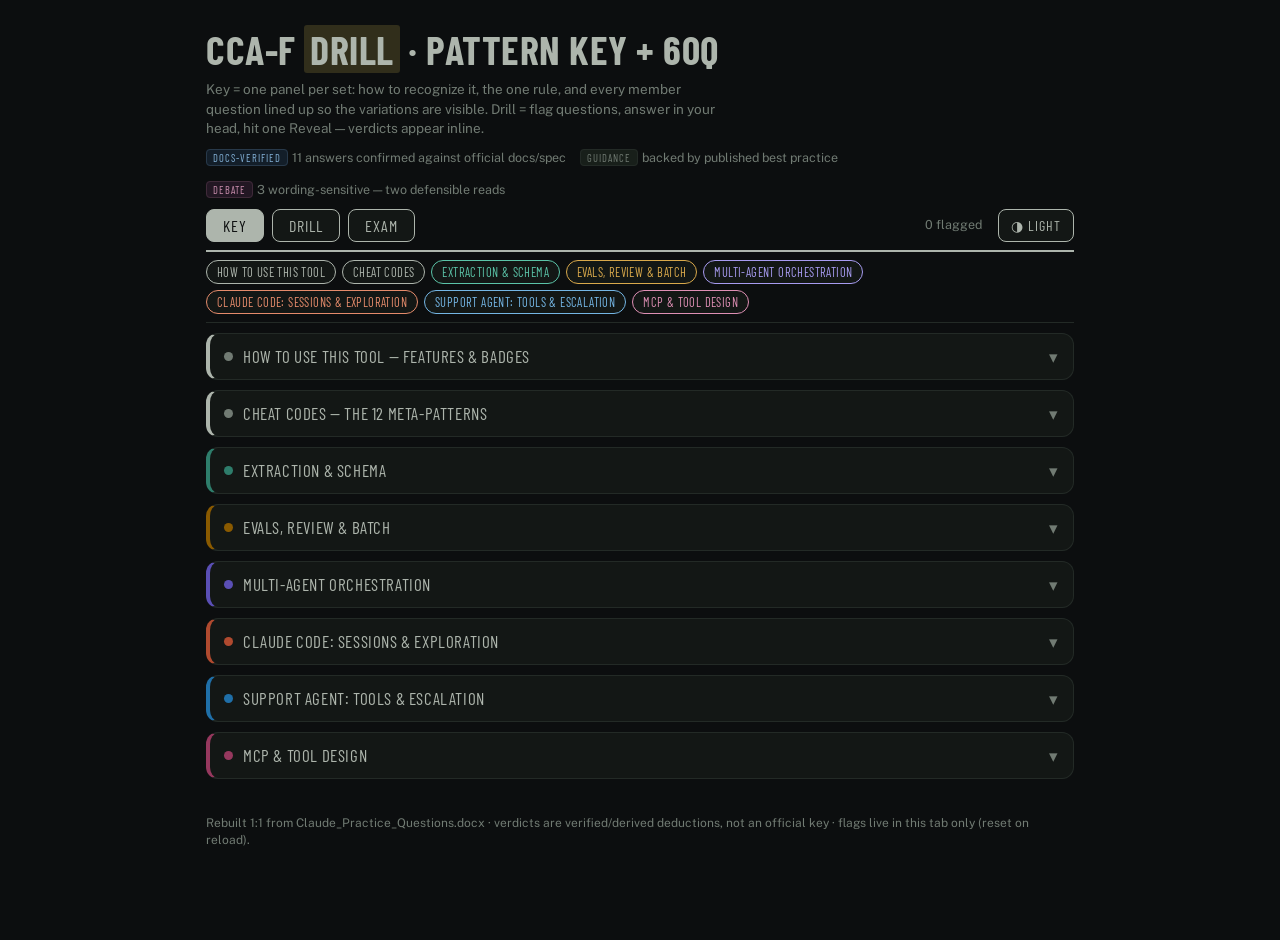
==== index.html @ 3409ddd3 "CCA-F drill: pattern key, 60Q drill, exam simulator" ====
<!DOCTYPE html>
<html lang="en"><head><meta charset="utf-8"><meta name="viewport" content="width=device-width,initial-scale=1">
<title>CCA-F Drill · Pattern Key + 60Q</title>
<link href="https://fonts.googleapis.com/css2?family=Barlow+Condensed:wght@500;600;700&family=Public+Sans:ital,wght@0,400;0,600;0,700;1,400&display=swap" rel="stylesheet">
<style>
:root{
 --paper:#FBFBF7; --ink:#181F1C; --dim:#5C665F; --line:#E2E4DB; --card:#FFFFFF; --soft:#FCFCFA; --hover:#F5F6F0; --stemc:#2A332E; --killtext:#767A75; --btnfg:#FFFFFF; --linkc:#1F6FA8; --flagoff:#C9CCC2; --flagon:#D9822B; --t1bg:#E4EEF7; --t1c:#1F5C8C; --t1bd:#BDD5E8; --t2bg:#F0F0EA; --t3bg:#F5E9F0; --t3c:#96385E; --t3bd:#E3C2D3; --disbg:#FFF6DE; --disbd:#E5C878; --agreebd:#C3DECD; --smbg:#FFF3CE; --smc:#7A5A10; --hlwash:rgba(255,214,10,.38);
 --mark:#FFE566;
 --pick:#1D7A4F; --pickbg:#EDF6F0; --run:#8A5A00; --runbg:#FBF3E0; --kill:#9E3A32; --killbg:#F8EFEE;
 --disp:'Barlow Condensed',sans-serif; --body:'Public Sans',system-ui,sans-serif;
}
*{box-sizing:border-box} html{scroll-behavior:smooth}
button{color:inherit}
body{transition:background .25s,color .25s}
body.dark{
 --paper:#0C0E0F; --ink:#ADB5AC; --dim:#717B73; --line:#232A26; --card:#131715; --soft:#181D1A; --hover:#1D2420;
 --stemc:#98A199; --killtext:#68716A; --btnfg:#0C0E0F; --linkc:#7AAED4; --flagoff:#414A44; --flagon:#D28C42;
 --pick:#54B888; --pickbg:#14211B; --run:#CDA14E; --runbg:#221C0F; --kill:#D68078; --killbg:#251714;
 --t1bg:#131E29; --t1c:#84B2D8; --t1bd:#28394A; --t2bg:#181F1A; --t3bg:#221723; --t3c:#CB90AF; --t3bd:#3F2A39;
 --disbg:#221D0E; --disbd:#4A3E1B; --agreebd:#27412F; --smbg:#2C2610; --smc:#D6BE72;
 --hlwash:rgba(228,203,92,.17);
}
body.dark .setpill{background:var(--scd,var(--sc));color:var(--btnfg)}
body.dark .fbtn{color:var(--scd,var(--sc));border-color:var(--scd,var(--sc))}
body.dark .fbtn.on{background:var(--scd,var(--sc));color:var(--btnfg)}
body.dark .keypanel{border-left-color:var(--scd,var(--sc))}
body.dark .v-runner{border-color:#4A3F22}
body.dark .v-kill{border-color:#4A2E2A}

body{margin:0;background:var(--paper);color:var(--ink);font-family:var(--body);font-size:15px;line-height:1.45;overflow-anchor:none}
a{color:var(--linkc)}
mark{background:var(--hlwash);padding:0 3px;border-radius:2px;font-weight:600;color:inherit}
.wrap{max-width:900px;margin:0 auto;padding:16px 16px 90px}
header h1{font-family:var(--disp);font-weight:700;font-size:clamp(28px,5.5vw,40px);letter-spacing:.5px;margin:4px 0 2px;text-transform:uppercase}
header h1 em{font-style:normal;background:var(--hlwash);padding:0 6px;border-radius:3px}
.sub{color:var(--dim);margin:0;max-width:66ch;font-size:13.5px}
.tabs{position:sticky;top:0;z-index:9;background:var(--paper);display:flex;gap:8px;padding:10px 0 8px;border-bottom:2px solid var(--ink)}
.tab{font-family:var(--disp);font-size:16px;letter-spacing:1px;text-transform:uppercase;border:1.5px solid var(--ink);background:var(--card);color:var(--ink);border-radius:8px;padding:6px 16px;cursor:pointer}
.tab.on{background:var(--ink);color:var(--paper)}
.tabnote{align-self:center;color:var(--dim);font-size:12.5px;margin-left:auto}
#themebtn{margin-left:8px;font-size:14px}
.view{display:none} .view.on{display:block}

/* tiers */
.tier{font-family:var(--disp);font-size:10.5px;letter-spacing:1px;border-radius:4px;padding:1px 6px;white-space:nowrap}
.tier.t1{background:var(--t1bg);color:var(--t1c);border:1px solid var(--t1bd)}
.tier.t2{background:var(--t2bg);color:var(--dim);border:1px solid var(--line)}
.tier.t3{background:var(--t3bg);color:var(--t3c);border:1px solid var(--t3bd)}
.tierkey{display:flex;gap:14px;flex-wrap:wrap;margin:10px 0 0;font-size:12.5px;color:var(--dim)}
.tierkey span.tier{margin-right:4px}

/* key view */
.keynav{position:sticky;top:52px;z-index:7;background:var(--paper);display:flex;gap:6px;flex-wrap:wrap;padding:8px 0;border-bottom:1px solid var(--line)}
.ksec{border:1px solid var(--line);border-left:4px solid var(--sc,var(--ink));background:var(--card);border-radius:12px;margin:10px 0;overflow:hidden;scroll-margin-top:130px}
.ksechead{display:flex;align-items:center;gap:10px;width:100%;text-align:left;background:none;border:0;padding:12px 14px;cursor:pointer;color:var(--ink);font-family:var(--disp);font-size:17px;letter-spacing:.6px;text-transform:uppercase}
.ksecdot{width:9px;height:9px;border-radius:50%;background:var(--sc,var(--dim))}
.ksectitle{flex:1}
.ksec .ksecbody{display:none;padding:0 14px 14px;border-top:1px dashed var(--line)}
.ksec.open .ksecbody{display:block}
.ksec.open .ksechead .caret{transform:rotate(180deg)}
.keypanel{border:0;padding:10px 0 0;margin:0;background:transparent}
.kexprow td{padding:0 !important;border-bottom:1px solid var(--line)}
.kexpbody{padding:8px 6px}
.kexpbody .card{border:0;background:transparent;margin:0}
.kexplink{font-family:var(--disp);font-size:12px;letter-spacing:.6px;text-transform:uppercase}

.keyhead{display:flex;align-items:center;gap:10px;margin-bottom:8px}
.setpill{font-family:var(--disp);font-size:11.5px;letter-spacing:.8px;text-transform:uppercase;color:#fff;background:var(--sc);border-radius:4px;padding:2px 8px;white-space:nowrap}
.setpill.big{font-size:14px;padding:3px 10px}
.kcount{color:var(--dim);font-family:var(--disp);letter-spacing:.5px;font-size:13px}
.keygrid{display:grid;grid-template-columns:repeat(auto-fit,minmax(240px,1fr));gap:10px;margin-bottom:10px}
.kblock{background:var(--soft);border:1px solid var(--line);border-radius:8px;padding:8px 10px}
.kblock p{margin:3px 0 0;font-size:13px}
.kul{margin:4px 0 0;padding-left:16px;font-size:12.5px}
.kul li{margin:3px 0}
.klab{font-family:var(--disp);font-size:11px;letter-spacing:1.2px;text-transform:uppercase;color:var(--dim)}
.keytable{width:100%;border-collapse:collapse;font-size:12.5px}
.keytable th{font-family:var(--disp);font-size:11px;letter-spacing:1px;text-transform:uppercase;color:var(--dim);text-align:left;padding:4px 6px;border-bottom:1.5px solid var(--line)}
.keytable td{padding:5px 6px;border-bottom:1px solid var(--line);vertical-align:top}
.keytable tbody tr{cursor:pointer} .keytable tbody tr:hover{background:var(--hover)}
.kq{font-family:var(--disp);font-weight:700;font-size:14px;white-space:nowrap}
.ka{text-align:center;white-space:nowrap;width:52px}
.ansdot{font-family:var(--disp);font-weight:700}
.ansdot.shown{color:var(--pick)}
.keyansbar{margin:12px 0 2px;display:flex;gap:10px;align-items:center}
.util{font-family:var(--disp);font-size:13px;letter-spacing:.6px;text-transform:uppercase;border:1.5px solid var(--ink);background:var(--card);color:var(--ink);border-radius:999px;padding:4px 12px;cursor:pointer}
.utilnote{color:var(--dim);font-size:12.5px}

/* drill view */
.toolbar{position:sticky;top:52px;background:var(--paper);z-index:8;padding:8px 0;border-bottom:1px solid var(--line);display:flex;gap:6px;flex-wrap:wrap;align-items:center}
.fbtn{font-family:var(--disp);font-size:12.5px;letter-spacing:.4px;text-transform:uppercase;border:1.5px solid var(--sc,#666);color:var(--sc,#333);background:var(--card);border-radius:999px;padding:3px 10px;cursor:pointer}
.fbtn b{opacity:.6} .fbtn.on{background:var(--sc,#333);color:var(--btnfg)}
.fbtn.dark{--sc:var(--ink);--scd:var(--ink)}
.card{border:1px solid var(--line);background:var(--card);border-radius:12px;margin:10px 0;overflow:hidden;scroll-margin-top:175px}
.cardhead{display:flex;align-items:stretch}
.flag{border:0;background:none;font-size:17px;color:var(--flagoff);cursor:pointer;padding:10px 2px 0 12px;align-self:flex-start}
.flag.on{color:var(--flagon)}
.headbtn{display:flex;align-items:center;gap:9px;flex:1;text-align:left;background:none;border:0;padding:10px 14px 2px 6px;cursor:pointer;font-family:var(--body);color:var(--ink)}
.qnum{font-family:var(--disp);font-weight:700;font-size:18px;min-width:40px}
.caret{margin-left:auto;color:var(--dim);transition:transform .15s}
.card.open .caret{transform:rotate(180deg)}
.cuewrap{padding:2px 14px 0 40px} .cue{font-weight:700;font-size:14px}
.chips{padding:4px 14px 12px 40px;display:flex;flex-wrap:wrap;gap:5px}
.chip{background:var(--hlwash);font-size:12px;font-weight:600;padding:1px 7px;border-radius:3px;color:var(--ink)}
.body{display:none;border-top:1px dashed var(--line);padding:12px 14px 16px}
.card.open .body{display:block}
.stemlabel{font-family:var(--disp);font-size:11px;letter-spacing:1.2px;text-transform:uppercase;color:var(--dim)}
.stem{margin:6px 0 12px;font-size:13.5px;color:var(--stemc)}
.choice{border:1px solid var(--line);border-radius:9px;padding:8px 11px;margin:7px 0;background:var(--soft)}
.chead{display:flex;align-items:center;gap:8px;margin-bottom:2px}
.clet{font-family:var(--disp);font-weight:700;font-size:15px}
.verdict{font-family:var(--disp);font-size:11px;letter-spacing:1px;padding:1px 7px;border-radius:4px;display:none}
.v-pick{background:var(--pick);color:var(--btnfg)}
.v-runner{background:var(--runbg);color:var(--run);border:1px solid #E5CE9C}
.v-kill{background:var(--killbg);color:var(--kill);border:1px solid #E4C2BE}
.srcmark{font-size:11px;color:var(--smc);background:var(--smbg);border-radius:4px;padding:1px 6px;display:none}
.ctext{font-size:13px}
.cwhy{display:none;font-size:12.5px;font-weight:600;margin-top:4px}
.revealrow{margin-top:10px}
.reveal{font-family:var(--disp);font-size:15px;letter-spacing:.8px;text-transform:uppercase;border:1.5px solid var(--ink);background:var(--ink);color:var(--paper);border-radius:8px;padding:6px 18px;cursor:pointer;width:100%}
.afterreveal{display:none;margin-top:10px}
.card.revealed .verdict, .card.revealed .cwhy, .card.revealed .srcmark{display:inline-block}
.card.revealed .cwhy{display:block}
.card.revealed .afterreveal{display:block}
.card.revealed .choice[data-v="pick"]{border-color:var(--agreebd);background:var(--pickbg)}
.card.revealed .choice[data-v="kill"] .ctext{color:var(--killtext);text-decoration:line-through;text-decoration-color:var(--kill);text-decoration-thickness:1.5px;opacity:.85}
.card.revealed .choice[data-v="pick"] .cwhy{color:var(--pick)}
.card.revealed .choice[data-v="kill"] .cwhy{color:var(--kill)}
.card.revealed .choice[data-v="runner"] .cwhy{color:var(--run)}
.card.revealed .reveal{background:var(--card);color:var(--ink)}
.disband{background:var(--disbg);border:1px solid var(--disbd);border-radius:8px;padding:6px 10px;font-size:13px;margin-bottom:8px}
.agreeband{background:var(--pickbg);border:1px solid var(--agreebd);border-radius:8px;padding:6px 10px;font-size:13px;margin-bottom:8px}
.debband{background:var(--t3bg);border:1px solid var(--t3bd);border-radius:8px;padding:6px 10px;font-size:13px;margin-bottom:8px}
.srcs{font-size:12px;color:var(--dim);margin-top:6px}
.expl{border:1px solid var(--line);border-left:3px solid var(--pick);border-radius:9px;background:var(--soft);padding:9px 11px;margin-top:10px}
.explhead{display:flex;align-items:center;gap:8px;margin-bottom:4px}
.expllab{font-family:var(--disp);font-size:10.5px;letter-spacing:1.4px;color:var(--dim)}
.mech{font-family:var(--disp);font-size:11.5px;letter-spacing:.8px;text-transform:uppercase;background:var(--t1bg);color:var(--t1c);border:1px solid var(--t1bd);border-radius:4px;padding:1px 7px}
.explead{font-size:12.5px;margin-bottom:6px}
.snip{margin:0;font-family:ui-monospace,'SF Mono',Menlo,Consolas,monospace;font-size:11.5px;line-height:1.5;white-space:pre-wrap;word-break:break-word;background:var(--card);border:1px solid var(--line);border-radius:6px;padding:8px 10px;color:var(--stemc)}
.codeshead{font-family:var(--disp);text-transform:uppercase;font-size:21px;letter-spacing:1px;margin:18px 0 4px;border-bottom:2px solid var(--ink);padding-bottom:4px}
.hint2{color:var(--dim);font-size:13px;margin:4px 0 12px}
.pats{display:grid;grid-template-columns:repeat(auto-fill,minmax(255px,1fr));gap:10px}
.pat{border:1px solid var(--line);background:var(--card);border-radius:10px;padding:10px 12px}
.pid{font-family:var(--disp);font-size:12px;letter-spacing:1.5px;color:var(--dim)}
.pname{font-family:var(--disp);font-weight:700;font-size:18px;letter-spacing:.5px}
.pdesc{font-size:12.5px;margin-top:3px}
.pqs{font-size:12px;color:var(--dim);margin-top:6px;font-family:var(--disp);letter-spacing:.5px}
.pqs a{text-decoration:none}
.qlink{background:none;border:0;padding:0 1px;color:var(--linkc);font:inherit;font-family:var(--disp);letter-spacing:.5px;cursor:pointer}
.qlink:hover{text-decoration:underline}
button.kexplink{font-size:12.5px;letter-spacing:.6px;text-transform:uppercase;margin-top:6px}
.hintrow{margin:2px 0 10px;display:flex;gap:6px;flex-wrap:wrap}
.hintbtn{flex:1 1 0;min-width:118px;height:30px;font-family:var(--disp);font-size:12.5px;letter-spacing:.6px;text-transform:uppercase;border:1.5px dashed var(--dim);color:var(--dim);background:none;border-radius:8px;padding:0 8px;cursor:pointer;white-space:nowrap}
.card.revealed .hintbox{display:block}
.card.revealed .hintbtn.assist, .card.revealed .plainbtn{pointer-events:none;opacity:.45;border-style:solid}
.hintbox{display:none;border:1px dashed var(--line);border-radius:9px;background:var(--soft);padding:9px 11px;margin:0 0 12px}
.card.hinted .hintbox{display:block}

.hintitem{margin:4px 0} .hintitem p{margin:2px 0 0;font-size:13px}
.hlab{font-family:var(--disp);font-size:10.5px;letter-spacing:1.4px;color:var(--dim)}
.hnote{color:var(--dim);font-style:italic}
.cplain{display:none;font-size:12.5px;color:var(--pick);margin-top:3px}
.cplain::before{content:"◦ plain: ";font-family:var(--disp);letter-spacing:.5px;font-size:11px}
.card.hinted .cplain, .card.revealed .cplain, .choice.showplain .cplain{display:block}
.plainbtn{font-family:var(--disp);font-size:11px;letter-spacing:.6px;border:1px dashed var(--dim);color:var(--dim);background:none;border-radius:5px;height:20px;padding:0 8px;cursor:pointer;white-space:nowrap}
.plainbtn:first-of-type{margin-left:auto}
.choice.showgist .gistbtn{border-style:solid;color:var(--pick);border-color:var(--pick)}
.choice.showplain .plainbtn{border-style:solid;color:var(--pick);border-color:var(--pick)}
.gist{display:none;font-family:ui-monospace,'SF Mono',Menlo,Consolas,monospace;font-size:11px;background:var(--card);border:1px solid var(--line);border-radius:5px;padding:3px 8px;margin-top:5px;color:var(--stemc);white-space:pre-wrap;word-break:break-word}
.card.revealed .gist, .card.q-showgist .gist, .choice.showgist .gist{display:block}
.explwrap{display:none}
.card.revealed .explwrap, .card.q-showex .explwrap{display:block}
.hintbtn.on{border-style:solid;color:var(--ink);border-color:var(--ink)}
.claudebtn{border-style:solid;border-color:var(--t1bd);color:var(--t1c);background:var(--t1bg)}
.card.revealed .choice[data-v="pick"] .gist{border-color:var(--pick);color:var(--pick)}
/* exam */
.exintro,.expausebox{border:1px solid var(--line);background:var(--card);border-radius:12px;padding:20px;margin-top:16px;text-align:center}
.exstart{font-family:var(--disp);font-size:18px;letter-spacing:1px;text-transform:uppercase;border:1.5px solid var(--ink);background:var(--ink);color:var(--paper);border-radius:10px;padding:10px 26px;cursor:pointer;margin-top:8px}
.exbar{position:sticky;top:52px;z-index:8;background:var(--paper);display:flex;align-items:center;gap:10px;padding:10px 0;border-bottom:1px solid var(--line)}
.extimer{font-family:var(--disp);font-weight:700;font-size:24px;letter-spacing:1px;min-width:92px}
.extimer.low{color:var(--kill)}
.exq{font-family:var(--disp);font-size:16px;letter-spacing:.5px;color:var(--dim)}
.expause,.exflag,.exsubmit,.exnavbtn{font-family:var(--disp);font-size:13.5px;letter-spacing:.6px;text-transform:uppercase;border:1.5px solid var(--ink);background:var(--card);color:var(--ink);border-radius:8px;padding:5px 12px;cursor:pointer}
.exsubmit{margin-left:auto;background:var(--ink);color:var(--paper)}
.exflag.on{background:var(--flagon);border-color:var(--flagon);color:var(--btnfg)}
.expalette{display:flex;flex-wrap:wrap;gap:4px;padding:8px 0;border-bottom:1px solid var(--line)}
.pal{width:30px;height:26px;font-family:var(--disp);font-size:12px;border:1px solid var(--line);background:var(--card);color:var(--dim);border-radius:5px;cursor:pointer}
.pal.answered{background:var(--pickbg);border-color:var(--agreebd);color:var(--pick)}
.pal.flagged{border-color:var(--flagon);color:var(--flagon)}
.pal.cur{outline:2px solid var(--ink)}
.exqbox{border:1px solid var(--line);background:var(--card);border-radius:12px;padding:16px;margin-top:12px}
.exstem{font-size:14.5px;color:var(--stemc);margin:0 0 14px}
.exstem mark{background:none;font-weight:inherit;color:inherit;padding:0}
.exchoice{display:flex;gap:10px;align-items:flex-start;border:1px solid var(--line);background:var(--soft);border-radius:9px;padding:10px 12px;margin:8px 0;cursor:pointer;font-size:13.5px}
.exchoice:hover{border-color:var(--dim)}
.exchoice.sel{border-color:var(--ink);background:var(--hover)}
.exchoice .exlet{font-family:var(--disp);font-weight:700;font-size:15px;min-width:18px}
.exnav{display:flex;justify-content:space-between;margin-top:12px}
.dnav{display:flex;justify-content:space-between;align-items:center;margin-top:12px}
/* results */
.resgrid{display:grid;grid-template-columns:repeat(auto-fit,minmax(150px,1fr));gap:10px;margin:12px 0}
.rescard{border:1px solid var(--line);background:var(--card);border-radius:10px;padding:10px 12px;text-align:center}
.rescard b{font-family:var(--disp);font-size:30px;display:block;line-height:1.1}
.rescard span{font-size:12px;color:var(--dim)}
.setrow{display:flex;align-items:center;gap:10px;margin:6px 0}
.setrow .setpill{min-width:170px;text-align:center}
.bar{flex:1;height:14px;background:var(--soft);border:1px solid var(--line);border-radius:7px;overflow:hidden}
.bar i{display:block;height:100%;background:var(--pick)}
.setrow.bad .bar i{background:var(--kill)}
.setpct{font-family:var(--disp);font-weight:700;min-width:110px;font-size:14px}
.downfall{border:1px solid var(--t3bd);background:var(--t3bg);border-radius:10px;padding:12px 14px;margin:14px 0;font-size:13.5px}
.downfall b{color:var(--t3c)}
.resq{border:1px solid var(--line);background:var(--card);border-radius:10px;margin:8px 0;overflow:hidden}
.resq.wrong{border-color:var(--kill)}
.resqhead{display:flex;align-items:center;gap:10px;width:100%;text-align:left;background:none;border:0;padding:9px 12px;cursor:pointer;color:var(--ink);font-family:var(--body)}
.resmark{font-family:var(--disp);font-weight:700;font-size:15px;min-width:52px}
.resmark.ok{color:var(--pick)} .resmark.no{color:var(--kill)}
.restime{margin-left:auto;font-family:var(--disp);color:var(--dim);font-size:13px;white-space:nowrap}
.resflag{color:var(--flagon)}
.resdetail{display:none;border-top:1px dashed var(--line);padding:10px 12px}
.resq.open .resdetail{display:block}
.youpick{font-size:11px;font-family:var(--disp);letter-spacing:.8px;background:var(--disbg);border:1px solid var(--disbd);border-radius:4px;padding:1px 6px;margin-left:6px}
.setexpl{border:1px solid var(--line);border-left:3px solid var(--sc);background:var(--soft);border-radius:8px;padding:8px 11px;margin:8px 0 2px;font-size:12.5px}
.setexpl .klab{display:block;margin-bottom:2px}
.modes{display:flex;gap:10px;justify-content:center;flex-wrap:wrap;margin-top:10px}
.modebtn{border:1.5px solid var(--line);background:var(--soft);color:var(--ink);border-radius:10px;padding:10px 14px;cursor:pointer;max-width:220px;text-align:left}
.modebtn b{font-family:var(--disp);font-size:17px;letter-spacing:.6px;text-transform:uppercase;display:block}
.modebtn span{font-size:12px;color:var(--dim)}
.modebtn.sel,.modebtn:hover{border-color:var(--ink)}
.exassist{display:flex;gap:6px;flex-wrap:wrap;margin-top:10px}
.asbtn{font-family:var(--disp);font-size:12px;letter-spacing:.6px;text-transform:uppercase;border:1px dashed var(--dim);color:var(--dim);background:none;border-radius:6px;padding:3px 10px;cursor:pointer}
.asbtn.on{border-style:solid;color:var(--ink);border-color:var(--ink)}
.exhintbox,.exexpl{display:none;border:1px dashed var(--line);border-radius:9px;background:var(--soft);padding:9px 11px;margin:10px 0;font-size:13px}
.exqbox.as-hint .exhintbox{display:block}
.exqbox.as-ex .exexpl{display:block}
.exqbox .cplain,.exqbox .gist,.exqbox .exwhy{display:none}
.exqbox.as-plain .cplain{display:block}
.exqbox.as-gist .gist{display:block}
.exqbox.as-reveal .exwhy{display:block}
.exqbox.as-reveal .exchoice.iscorrect{border-color:var(--pick);background:var(--pickbg)}
.exqbox .exwhy{font-size:12.5px;font-weight:600;margin-top:4px}
.exqbox .exchoice.iscorrect .exwhy{color:var(--pick)}
.exqbox .exchoice:not(.iscorrect) .exwhy{color:var(--kill)}
.exchoice{flex-direction:column;gap:2px}
.exchoice .exrow{display:flex;gap:10px;align-items:flex-start}
@media (max-width:560px){ .setrow .setpill{min-width:110px;font-size:10px} .setpct{min-width:84px} }
.card.q-nohl mark{background:none;font-weight:inherit;padding:0}
.card.q-nohl .chips{display:none}
footer{margin-top:36px;color:var(--dim);font-size:12px}
@media (max-width:560px){
 /* type scale — 16px floor per iOS/Android readability guidance */
 body{font-size:16px;line-height:1.55}
 .stem{font-size:15px} .ctext{font-size:15px} .cplain,.cwhy{font-size:14px}
 .cue{font-size:15px} .chip{font-size:13px} .kul{font-size:14px} .kblock p{font-size:14px}
 .keytable{font-size:13.5px} .gist,.snip{font-size:12.5px}
 .stemlabel,.klab,.expllab{font-size:12px} .exstem{font-size:15.5px}
 /* breathing room */
 .wrap{padding:14px 14px 80px}
 .body{padding:14px 14px 18px}
 .ksechead{padding:14px 12px;font-size:15.5px} .ksecbody{padding:0 12px 14px}
 .choice{padding:12px 12px;margin:10px 0}
 .kexpbody{padding:10px 2px}
 .keytable td{padding:10px 6px}
 .cuewrap,.chips{padding-left:14px} .keygrid{grid-template-columns:1fr}
 /* 44px tap targets (Apple HIG / WCAG 2.5.5), ≥8px gaps (Material) */
 .tabs{flex-wrap:wrap;position:static;gap:8px} .tab{font-size:14px;padding:0 14px;min-height:44px}
 #themebtn{margin-left:4px} .tabnote{margin-left:0;flex-basis:100%;order:9}
 #keynav{position:static;gap:8px} #view-drill .toolbar{position:static;gap:8px}
 .fbtn{min-height:40px;font-size:13px;padding:0 14px;display:inline-flex;align-items:center}
 .keyhead{flex-wrap:wrap}
 .exbar{flex-wrap:wrap;top:0;gap:8px;padding:10px 0} .exsubmit{margin-left:0}
 .expause,.exflag,.exsubmit,.exnavbtn{min-height:44px;padding:0 16px;font-size:14px}
 .exnav{gap:10px} .exnavbtn{flex:1}
 .expalette{gap:7px}
 .pal{width:44px;height:42px;font-size:14px}
 .exchoice{padding:14px 14px;margin:10px 0;font-size:15px}
 .exassist{gap:8px} .asbtn{min-height:40px;padding:0 14px;font-size:12.5px}
 .modebtn{max-width:none;width:100%;padding:14px 16px}
 .hintrow{gap:8px} .hintbtn{height:44px;min-width:46%;font-size:13px}
 .plainbtn{height:32px;font-size:12.5px;padding:0 12px}
 .reveal{padding:13px 18px;font-size:16px}
 .flag{font-size:22px;padding:12px 4px 0 14px}
 .hintbox,.expl{padding:12px}
 .util{min-height:40px;padding:0 16px}
 .exstart{width:100%;padding:14px}
 .card{scroll-margin-top:12px} .ksec{scroll-margin-top:8px}
 .rescard b{font-size:26px}
 .resqhead{padding:12px;min-height:44px}
 .headbtn{min-height:44px;padding-top:8px}
}
</style></head><body>
<div class="wrap">
<header>
 <h1>CCA-F <em>drill</em> · pattern key + 60Q</h1>
 <p class="sub">Key = one panel per set: how to recognize it, the one rule, and every member question lined up so the variations are visible. Drill = flag questions, answer in your head, hit one Reveal — verdicts appear inline.</p>
 <div class="tierkey">
   <span><span class="tier t1">DOCS-VERIFIED</span>11 answers confirmed against official docs/spec</span>
   <span><span class="tier t2">GUIDANCE</span>backed by published best practice</span>
   <span><span class="tier t3">DEBATE</span>3 wording-sensitive — two defensible reads</span>
 </div>
</header>

<nav class="tabs">
 <button class="tab on" data-v="key" onclick="tab(this)">Key</button>
 <button class="tab" data-v="drill" onclick="tab(this)">Drill</button>
 <button class="tab" data-v="exam" onclick="tab(this)">Exam</button>
 <span class="tabnote" id="flagnote">0 flagged</span>
 <button class="tab" id="themebtn" onclick="theme()" title="Toggle dark mode" style="padding:6px 12px">◐ Dark</button>
</nav>

<section class="view on" id="view-key">
 <div class="keynav" id="keynav"><button class="fbtn dark" id="knavc0" onclick="ksecgo(0)">How to use this tool</button><button class="fbtn dark" id="knavc1" onclick="ksecgo(1)">Cheat codes</button><button class="fbtn" id="knavc2" style="--sc:#2E7D6B;--scd:#5BC4A8" onclick="ksecgo(2)">Extraction &amp; Schema</button><button class="fbtn" id="knavc3" style="--sc:#8A5A00;--scd:#D9A94B" onclick="ksecgo(3)">Evals, Review &amp; Batch</button><button class="fbtn" id="knavc4" style="--sc:#5A4FB5;--scd:#A79BF0" onclick="ksecgo(4)">Multi-Agent Orchestration</button><button class="fbtn" id="knavc5" style="--sc:#B04A2F;--scd:#E58B6B" onclick="ksecgo(5)">Claude Code: Sessions &amp; Exploration</button><button class="fbtn" id="knavc6" style="--sc:#1F6FA8;--scd:#74B6E4" onclick="ksecgo(6)">Support Agent: Tools &amp; Escalation</button><button class="fbtn" id="knavc7" style="--sc:#96385E;--scd:#DE8FB4" onclick="ksecgo(7)">MCP &amp; Tool Design</button></div>
 <div class="ksec" id="ksec0" >
 <button class="ksechead" onclick="ksec(0)"><span class="ksecdot"></span><span class="ksectitle">How to use this tool — features &amp; badges</span><span class="caret">▾</span></button>
 <div class="ksecbody">
<div class="keygrid">
 <div class="kblock"><div class="klab">Three views</div><ul class="kul">
  <li><b>Key</b> — this page: cheat codes, one panel per set, every question mapped.</li>
  <li><b>Drill</b> — study all 60 with per-question assists. ☰ All (scroll) or ▭ Single (one at a time), both scoped to the filter pill.</li>
  <li><b>Exam</b> — 1:1 simulation: 60 Q / 120 min, one per screen, pause/resume, per-question timing. Easy / Medium / Hard set how many assists exist.</li>
  <li><b>↺ Reset</b> — clean Drill state (keeps your flags).</li>
 </ul></div>
 <div class="kblock"><div class="klab">Per-question assists (Drill + Exam Easy)</div><ul class="kul">
  <li><b>💡 Hint</b> — what's really being asked + where to look first. Never spoils.</li>
  <li><b>🖍 Highlights</b> — the yellow giveaway wash, per question or all.</li>
  <li><b>⌁ Gists</b> — each choice as one-line pseudo-code; per choice (⌁ gist) or per card.</li>
  <li><b>In practice</b> — the winning mechanism + real snippet (nudges toward the answer).</li>
  <li><b>◦ plain</b> — one choice's simple rephrase.</li>
  <li><b>Reveal</b> — everything: verdicts, whys, bands. Assist toggles go inert while revealed.</li>
 </ul></div>
 <div class="kblock"><div class="klab">Badges: confidence tiers</div><ul class="kul">
  <li><span class="tier t1">DOCS-VERIFIED</span> confirmed against official Anthropic docs / MCP spec (11 Qs, sources linked).</li>
  <li><span class="tier t2">GUIDANCE</span> follows published best practice; no single doc line settles it.</li>
  <li><span class="tier t3">DEBATE</span> two defensible reads — wording-sensitive (Q18, 28, 56).</li>
 </ul></div>
 <div class="kblock"><div class="klab">⚠ Disputed 8 — what it means</div><ul class="kul">
  <li>Your team's source doc arrived with 10 answers already marked.</li>
  <li>On <b>8 of them (Q2, 12, 15, 17, 18, 22, 41, 42)</b> the doc-verified pick disagrees with that mark.</li>
  <li>Every disagreement is the same trap: bolt-on patch over structural fix.</li>
  <li>The <b>⚠ Disputed</b> pill in Drill filters to exactly these — highest-yield review in the deck. (Q29, Q35 were marked and agree.)</li>
 </ul></div>
 <div class="kblock"><div class="klab">Flags & metrics</div><ul class="kul">
  <li><b>⚑ Flag</b> any question in Drill or mid-Exam → personal drill list (Drill's ⚑ Flagged filter; flags carry into exam results).</li>
  <li>Exam results rank sets weakest-first and time every question (pauses excluded).</li>
  <li>Miss-style diagnosis: close-2nd picks vs outright-kill picks.</li>
 </ul></div>
 <div class="kblock"><div class="klab">🤖 Ask Claude</div><ul class="kul">
  <li>Every Drill question has an <b>Ask Claude</b> button.</li>
  <li>It copies a self-explaining JSON packet (question + all metadata + a short instruction) to your clipboard.</li>
  <li>Paste it into Claude for a focused, worked-example walkthrough of that one question.</li>
 </ul></div>
</div></div>
</div><div class="ksec" id="ksec1" >
 <button class="ksechead" onclick="ksec(1)"><span class="ksecdot"></span><span class="ksectitle">Cheat codes — the 12 meta-patterns</span><span class="caret">▾</span></button>
 <div class="ksecbody"><p class="hint2">Cross-set elimination rules. Most questions collapse to two choices from the cheat code alone. Q-numbers jump to Drill.</p>
<div class="pats"><div class="pat"><div class="pid">P1</div><div class="pname">FIX THE SOURCE</div><div class="pdesc">Patches lose. Post-processing, retry loops, extra checker-agents, request classifiers = bolt-ons. The winner fixes the schema, tool contract, description, or prompt itself.</div><div class="pqs">Q <button class="qlink" data-jumpset="1">1</button> · <button class="qlink" data-jumpset="8">8</button> · <button class="qlink" data-jumpset="12">12</button> · <button class="qlink" data-jumpset="15">15</button> · <button class="qlink" data-jumpset="19">19</button> · <button class="qlink" data-jumpset="24">24</button> · <button class="qlink" data-jumpset="25">25</button> · <button class="qlink" data-jumpset="42">42</button> · <button class="qlink" data-jumpset="46">46</button></div></div><div class="pat"><div class="pid">P2</div><div class="pname">STRUCTURE SURVIVES</div><div class="pdesc">At every handoff, structured fields (dates, claim→source maps, error categories, issue records) beat prose. Summaries silently drop metadata.</div><div class="pqs">Q <button class="qlink" data-jumpset="3">3</button> · <button class="qlink" data-jumpset="13">13</button> · <button class="qlink" data-jumpset="23">23</button> · <button class="qlink" data-jumpset="26">26</button> · <button class="qlink" data-jumpset="29">29</button> · <button class="qlink" data-jumpset="41">41</button> · <button class="qlink" data-jumpset="47">47</button> · <button class="qlink" data-jumpset="48">48</button> · <button class="qlink" data-jumpset="50">50</button></div></div><div class="pat"><div class="pid">P3</div><div class="pname">HARD RULE → CODE</div><div class="pdesc">See &#x27;guaranteed&#x27;, &#x27;compliance&#x27;, &#x27;cannot be left to model discretion&#x27;? Prompts are out. Hooks / deterministic validation win.</div><div class="pqs">Q <button class="qlink" data-jumpset="33">33</button></div></div><div class="pat"><div class="pid">P4</div><div class="pname">SUBAGENTS ARE SEALED</div><div class="pdesc">Nothing flows between agents unless the coordinator puts it in the prompt. &#x27;Agent got nothing&#x27; = coordinator didn&#x27;t pass it. &#x27;Reasons but never delegates&#x27; = missing Task tool.</div><div class="pqs">Q <button class="qlink" data-jumpset="2">2</button> · <button class="qlink" data-jumpset="30">30</button> · <button class="qlink" data-jumpset="43">43</button> · <button class="qlink" data-jumpset="44">44</button> · <button class="qlink" data-jumpset="45">45</button></div></div><div class="pat"><div class="pid">P5</div><div class="pname">GOALS, NOT SCRIPTS</div><div class="pdesc">Delegate outcomes + quality criteria. Step-by-step scripts and fixed plans make brittle agents. Adaptive beats pre-planned when the path is unknown.</div><div class="pqs">Q <button class="qlink" data-jumpset="20">20</button> · <button class="qlink" data-jumpset="31">31</button> · <button class="qlink" data-jumpset="35">35</button></div></div><div class="pat"><div class="pid">P6</div><div class="pname">SESSION TRIAGE</div><div class="pdesc">Small known change → resume + inform. Compare two futures → fork_session. Know the name → --resume name. Stale data poisoning → fresh session + structured summary + fresh calls.</div><div class="pqs">Q <button class="qlink" data-jumpset="7">7</button> · <button class="qlink" data-jumpset="14">14</button> · <button class="qlink" data-jumpset="16">16</button> · <button class="qlink" data-jumpset="17">17</button> · <button class="qlink" data-jumpset="39">39</button> · <button class="qlink" data-jumpset="57">57</button></div></div><div class="pat"><div class="pid">P7</div><div class="pname">EXTREMES DIE</div><div class="pdesc">&#x27;always&#x27; · &#x27;never&#x27; · &#x27;all&#x27; · &#x27;entire&#x27; · &#x27;only&#x27; · &#x27;every call&#x27; · &#x27;remove the tool&#x27; · &#x27;accept it&#x27;. Absolute options are almost always kills. Balanced options acknowledging trade-offs win.</div><div class="pqs">Q <button class="qlink" data-jumpset="3">3</button> · <button class="qlink" data-jumpset="5">5</button> · <button class="qlink" data-jumpset="6">6</button> · <button class="qlink" data-jumpset="13">13</button> · <button class="qlink" data-jumpset="23">23</button> · <button class="qlink" data-jumpset="52">52</button></div></div><div class="pat"><div class="pid">P8</div><div class="pname">MODEL IN THE LOOP</div><div class="pdesc">Agentic loop = tool result enters the conversation, the model reasons about the next step. Decision trees, routers, and fixed pipelines are workflow answers, not agent answers.</div><div class="pqs">Q <button class="qlink" data-jumpset="22">22</button> · <button class="qlink" data-jumpset="31">31</button> · <button class="qlink" data-jumpset="53">53</button></div></div><div class="pat"><div class="pid">P9</div><div class="pname">DESCRIPTIONS ARE THE API</div><div class="pdesc">Agent ignores a tool? Its description is thin. The model chooses tools by reading descriptions — enrich them with when/why/inputs/outputs.</div><div class="pqs">Q <button class="qlink" data-jumpset="25">25</button> · <button class="qlink" data-jumpset="46">46</button></div></div><div class="pat"><div class="pid">P10</div><div class="pname">RETRY ≠ NEW INFO</div><div class="pdesc">Retries fix format errors (shape, locale, datetime). They can never create missing information or teach format recognition.</div><div class="pqs">Q <button class="qlink" data-jumpset="10">10</button> · <button class="qlink" data-jumpset="15">15</button></div></div><div class="pat"><div class="pid">P11</div><div class="pname">MATCH COST TO SLA</div><div class="pdesc">Two urgency classes = two paths (batch the patient, real-time the urgent). Batch math: interval + 24h ≤ SLA. Failures: fix only the failed IDs, fix the actual error.</div><div class="pqs">Q <button class="qlink" data-jumpset="28">28</button> · <button class="qlink" data-jumpset="55">55</button> · <button class="qlink" data-jumpset="58">58</button></div></div><div class="pat"><div class="pid">P12</div><div class="pname">TRUST, BUT SEGMENT</div><div class="pdesc">Before automating on &#x27;overall&#x27; accuracy, check per-segment. Route scarce human review by calibrated confidence, not randomness. Surface both numbers; don&#x27;t auto-correct.</div><div class="pqs">Q <button class="qlink" data-jumpset="21">21</button> · <button class="qlink" data-jumpset="59">59</button> · <button class="qlink" data-jumpset="60">60</button></div></div></div></div>
</div><div class="ksec" id="ksec2" style="--sc:#2E7D6B;--scd:#5BC4A8">
 <button class="ksechead" onclick="ksec(2)"><span class="ksecdot"></span><span class="ksectitle">Extraction &amp; Schema</span><span class="caret">▾</span></button>
 <div class="ksecbody"><span class="kcount">10 questions · fingerprint, rule, and every member in one table</span><div class="keypanel" style="--sc:#2E7D6B;--scd:#5BC4A8">
 <div class="keygrid">
   <div class="kblock"><div class="klab">Fingerprint — you're in this set when you see</div><p>“Your extraction pipeline…”, a JSON schema, and a defect rate: inconsistent values, hallucinated fields, or validation failures.</p></div>
   <div class="kblock"><div class="klab">The one rule</div><p>Fix it where the data is born. Add structure the schema was missing, or demonstrate the target format with few-shot examples. Never patch downstream (post-processing, verifier LLMs, retries) and never force the model to guess (required fields, bigger model).</p></div>
   <div class="kblock"><div class="klab">What varies between questions</div><p>What varies is WHICH structure is missing: a field that can hold two values, permission to say null, a format demo, an escape hatch for an open-ended enum, or a self-check field.</p></div>
 </div>
 <table class="keytable">
  <thead><tr><th>Q</th><th>Giveaway phrase</th><th>This question's variation</th></tr></thead>
  <tbody><tr class="krow" onclick="kexp(1)" title="Expand Q1 inline">
  <td class="kq">Q1</td>
  <td class="kg"><mark>both original terms and later amendments</mark></td>
  <td class="kv">Data has TWO legit values → schema must hold both.</td>
</tr>
<tr class="kexprow" id="kexprow1" style="display:none"><td colspan="3"><div class="kexpbody" id="kexp1"></div></td></tr><tr class="krow" onclick="kexp(5)" title="Expand Q5 inline">
  <td class="kq">Q5</td>
  <td class="kg"><mark>calls `lookup_citations` first, which fails</mark></td>
  <td class="kv">Force the FIRST call only — then let the rest flow in later turns.</td>
</tr>
<tr class="kexprow" id="kexprow5" style="display:none"><td colspan="3"><div class="kexpbody" id="kexp5"></div></td></tr><tr class="krow" onclick="kexp(8)" title="Expand Q8 inline">
  <td class="kq">Q8</td>
  <td class="kg"><mark>plausible but incorrect values</mark></td>
  <td class="kv">Hallucinated fields → tell the model null is the right answer.</td>
</tr>
<tr class="kexprow" id="kexprow8" style="display:none"><td colspan="3"><div class="kexpbody" id="kexp8"></div></td></tr><tr class="krow" onclick="kexp(9)" title="Expand Q9 inline">
  <td class="kq">Q9</td>
  <td class="kg"><mark>three consistency issues</mark></td>
  <td class="kv">THREE fuzzy judgment problems → few-shot examples show all three at once.</td>
</tr>
<tr class="kexprow" id="kexprow9" style="display:none"><td colspan="3"><div class="kexpbody" id="kexp9"></div></td></tr><tr class="krow" onclick="kexp(10)" title="Expand Q10 inline">
  <td class="kq">Q10</td>
  <td class="kg"><mark>LEAST effective</mark></td>
  <td class="kv">Retry can&#x27;t create information the model never saw.</td>
</tr>
<tr class="kexprow" id="kexprow10" style="display:none"><td colspan="3"><div class="kexpbody" id="kexp10"></div></td></tr><tr class="krow" onclick="kexp(15)" title="Expand Q15 inline">
  <td class="kq">Q15</td>
  <td class="kg"><mark>valid JSON with empty arrays</mark></td>
  <td class="kv">Model can&#x27;t RECOGNIZE varied formats → show it examples. Retry re-rolls the same blindness.</td>
</tr>
<tr class="kexprow" id="kexprow15" style="display:none"><td colspan="3"><div class="kexpbody" id="kexp15"></div></td></tr><tr class="krow" onclick="kexp(19)" title="Expand Q19 inline">
  <td class="kq">Q19</td>
  <td class="kg"><mark>inconsistent formatting</mark></td>
  <td class="kv">Schema + normalization rules IN the prompt. One pass, source-level fix.</td>
</tr>
<tr class="kexprow" id="kexprow19" style="display:none"><td colspan="3"><div class="kexpbody" id="kexp19"></div></td></tr><tr class="krow" onclick="kexp(34)" title="Expand Q34 inline">
  <td class="kq">Q34</td>
  <td class="kg"><mark>inconsistently extracts</mark></td>
  <td class="kv">Format inconsistency → few-shot with a standardized target format.</td>
</tr>
<tr class="kexprow" id="kexprow34" style="display:none"><td colspan="3"><div class="kexpbody" id="kexp34"></div></td></tr><tr class="krow" onclick="kexp(40)" title="Expand Q40 inline">
  <td class="kq">Q40</td>
  <td class="kg"><mark>8% of extractions fail schema validation</mark></td>
  <td class="kv">Open-ended real world vs. closed enum → &quot;other&quot; + detail field.</td>
</tr>
<tr class="kexprow" id="kexprow40" style="display:none"><td colspan="3"><div class="kexpbody" id="kexp40"></div></td></tr><tr class="krow" onclick="kexp(59)" title="Expand Q59 inline">
  <td class="kq">Q59</td>
  <td class="kg"><mark>doesn&#x27;t match the extracted grand total</mark></td>
  <td class="kv">Can&#x27;t know which side is wrong → surface BOTH numbers, flag mismatches for humans.</td>
</tr>
<tr class="kexprow" id="kexprow59" style="display:none"><td colspan="3"><div class="kexpbody" id="kexp59"></div></td></tr></tbody>
 </table>
 <div class="srcs">Backing docs: <a href="https://docs.anthropic.com/en/docs/agents-and-tools/tool-use/implement-tool-use" target="_blank" rel="noopener">Tool use · tool_choice modes</a></div>
</div></div>
</div><div class="ksec" id="ksec3" style="--sc:#8A5A00;--scd:#D9A94B">
 <button class="ksechead" onclick="ksec(3)"><span class="ksecdot"></span><span class="ksectitle">Evals, Review &amp; Batch</span><span class="caret">▾</span></button>
 <div class="ksecbody"><span class="kcount">5 questions · fingerprint, rule, and every member in one table</span><div class="keypanel" style="--sc:#8A5A00;--scd:#D9A94B">
 <div class="keygrid">
   <div class="kblock"><div class="klab">Fingerprint — you're in this set when you see</div><p>Numbers doing the talking: percentages, SLA hours, reviewer capacity, “most cost-effective”, Batch API.</p></div>
   <div class="kblock"><div class="klab">The one rule</div><p>Do the arithmetic before judging vibes. Batch interval + 24h ≤ SLA. Split urgent from patient. Fix only what failed, and fix the actual error. Never trust an aggregate metric — segment it, and route scarce review by calibrated confidence.</p></div>
   <div class="kblock"><div class="klab">What varies between questions</div><p>What varies is the resource being budgeted: hours (28, 58), dollars (55), reviewer attention (60), or trust (21, 59).</p></div>
 </div>
 <table class="keytable">
  <thead><tr><th>Q</th><th>Giveaway phrase</th><th>This question's variation</th></tr></thead>
  <tbody><tr class="krow" onclick="kexp(21)" title="Expand Q21 inline">
  <td class="kq">Q21</td>
  <td class="kg"><mark>97% accuracy overall</mark></td>
  <td class="kv">&quot;Overall&quot; is doing sneaky work — check the SEGMENTS before automating.</td>
</tr>
<tr class="kexprow" id="kexprow21" style="display:none"><td colspan="3"><div class="kexpbody" id="kexp21"></div></td></tr><tr class="krow" onclick="kexp(28)" title="Expand Q28 inline">
  <td class="kq">Q28</td>
  <td class="kg"><mark>up-to-24-hour processing window</mark></td>
  <td class="kv">Math: batch interval + 24h processing ≤ 30h SLA → interval ≤ 6h.</td>
</tr>
<tr class="kexprow" id="kexprow28" style="display:none"><td colspan="3"><div class="kexpbody" id="kexp28"></div></td></tr><tr class="krow" onclick="kexp(55)" title="Expand Q55 inline">
  <td class="kq">Q55</td>
  <td class="kg"><mark>300 documents (3%) failed</mark></td>
  <td class="kv">Fix ONLY the 300, and fix the ACTUAL error (input too long → chunk).</td>
</tr>
<tr class="kexprow" id="kexprow55" style="display:none"><td colspan="3"><div class="kexpbody" id="kexp55"></div></td></tr><tr class="krow" onclick="kexp(58)" title="Expand Q58 inline">
  <td class="kq">Q58</td>
  <td class="kg"><mark>urgent exception reports</mark></td>
  <td class="kv">Two SLAs = two paths. Batch the slow, real-time the urgent.</td>
</tr>
<tr class="kexprow" id="kexprow58" style="display:none"><td colspan="3"><div class="kexpbody" id="kexp58"></div></td></tr><tr class="krow" onclick="kexp(60)" title="Expand Q60 inline">
  <td class="kq">Q60</td>
  <td class="kg"><mark>semantic errors that pass JSON schema validation</mark></td>
  <td class="kv">Targeted review beats random → calibrated confidence routes reviewers to the risky 20%.</td>
</tr>
<tr class="kexprow" id="kexprow60" style="display:none"><td colspan="3"><div class="kexpbody" id="kexp60"></div></td></tr></tbody>
 </table>
 <div class="srcs">Backing docs: <a href="https://platform.claude.com/docs/en/build-with-claude/batch-processing" target="_blank" rel="noopener">Batch processing · 24h window, 50%, custom_id</a></div>
</div></div>
</div><div class="ksec" id="ksec4" style="--sc:#5A4FB5;--scd:#A79BF0">
 <button class="ksechead" onclick="ksec(4)"><span class="ksecdot"></span><span class="ksectitle">Multi-Agent Orchestration</span><span class="caret">▾</span></button>
 <div class="ksecbody"><span class="kcount">15 questions · fingerprint, rule, and every member in one table</span><div class="keypanel" style="--sc:#5A4FB5;--scd:#A79BF0">
 <div class="keygrid">
   <div class="kblock"><div class="klab">Fingerprint — you're in this set when you see</div><p>A cast of named agents — coordinator, web search, document analysis, synthesis — and something breaking between them.</p></div>
   <div class="kblock"><div class="klab">The one rule</div><p>Two tensions, two rules. (1) Handoff loss: subagents are sealed; whatever must survive a handoff travels as structured data the coordinator explicitly passes. (2) Delegation style: give subagents goals + quality criteria, never step-by-step scripts.</p></div>
   <div class="kblock"><div class="klab">What varies between questions</div><p>What varies is WHAT got lost (dates, citations, findings, the delegation itself) or WHERE control sits (over-scripted subagent, coordinator doing too little or too much).</p></div>
 </div>
 <table class="keytable">
  <thead><tr><th>Q</th><th>Giveaway phrase</th><th>This question's variation</th></tr></thead>
  <tbody><tr class="krow" onclick="kexp(2)" title="Expand Q2 inline">
  <td class="kq">Q2</td>
  <td class="kg"><mark>How does information typically flow</mark></td>
  <td class="kv">Subagents are ISOLATED. The coordinator carries info between them.</td>
</tr>
<tr class="kexprow" id="kexprow2" style="display:none"><td colspan="3"><div class="kexpbody" id="kexp2"></div></td></tr><tr class="krow" onclick="kexp(3)" title="Expand Q3 inline">
  <td class="kq">Q3</td>
  <td class="kg"><mark>2024: 35%</mark></td>
  <td class="kv">Synthesis can&#x27;t see dates it was never given → make subagents pass dates.</td>
</tr>
<tr class="kexprow" id="kexprow3" style="display:none"><td colspan="3"><div class="kexpbody" id="kexp3"></div></td></tr><tr class="krow" onclick="kexp(12)" title="Expand Q12 inline">
  <td class="kq">Q12</td>
  <td class="kg"><mark>free-text instruction parameter</mark></td>
  <td class="kv">Vague tool contract → split into purpose-specific tools. (Structure &gt; coaching.)</td>
</tr>
<tr class="kexprow" id="kexprow12" style="display:none"><td colspan="3"><div class="kexpbody" id="kexp12"></div></td></tr><tr class="krow" onclick="kexp(13)" title="Expand Q13 inline">
  <td class="kq">Q13</td>
  <td class="kg"><mark>120K tokens</mark></td>
  <td class="kv">Pass the draft + a structured claim→source index. Not everything, not nothing.</td>
</tr>
<tr class="kexprow" id="kexprow13" style="display:none"><td colspan="3"><div class="kexpbody" id="kexp13"></div></td></tr><tr class="krow" onclick="kexp(18)" title="Expand Q18 inline">
  <td class="kq">Q18</td>
  <td class="kg"><mark>crashed after processing 12 of 28</mark></td>
  <td class="kv">Structured checkpoint reports &gt; raw logs &gt; vector search.</td>
</tr>
<tr class="kexprow" id="kexprow18" style="display:none"><td colspan="3"><div class="kexpbody" id="kexp18"></div></td></tr><tr class="krow" onclick="kexp(20)" title="Expand Q20 inline">
  <td class="kq">Q20</td>
  <td class="kg"><mark>simple fact-checking queries</mark></td>
  <td class="kv">&quot;Evolving distribution&quot; kills static routers → let the coordinator decide per query.</td>
</tr>
<tr class="kexprow" id="kexprow20" style="display:none"><td colspan="3"><div class="kexpbody" id="kexp20"></div></td></tr><tr class="krow" onclick="kexp(23)" title="Expand Q23 inline">
  <td class="kq">Q23</td>
  <td class="kg"><mark>cannot attribute statements</mark></td>
  <td class="kv">Metadata dies in prose summaries → carry it as STRUCTURED data.</td>
</tr>
<tr class="kexprow" id="kexprow23" style="display:none"><td colspan="3"><div class="kexpbody" id="kexp23"></div></td></tr><tr class="krow" onclick="kexp(26)" title="Expand Q26 inline">
  <td class="kq">Q26</td>
  <td class="kg"><mark>converts everything to bullet points</mark></td>
  <td class="kv">The formats aren&#x27;t the bug — flattening them is. Render each type as itself.</td>
</tr>
<tr class="kexprow" id="kexprow26" style="display:none"><td colspan="3"><div class="kexpbody" id="kexp26"></div></td></tr><tr class="krow" onclick="kexp(29)" title="Expand Q29 inline">
  <td class="kq">Q29</td>
  <td class="kg"><mark>loses track of which sources support which conclusions when combining</mark></td>
  <td class="kv">Same as Q23: claim→source as structured data that MUST survive the merge.</td>
</tr>
<tr class="kexprow" id="kexprow29" style="display:none"><td colspan="3"><div class="kexpbody" id="kexp29"></div></td></tr><tr class="krow" onclick="kexp(30)" title="Expand Q30 inline">
  <td class="kq">Q30</td>
  <td class="kg"><mark>it generates messages like &quot;I&#x27;ll ask the web search agent</mark></td>
  <td class="kv">Talks about delegating but can&#x27;t = missing the Task tool permission.</td>
</tr>
<tr class="kexprow" id="kexprow30" style="display:none"><td colspan="3"><div class="kexpbody" id="kexp30"></div></td></tr><tr class="krow" onclick="kexp(35)" title="Expand Q35 inline">
  <td class="kq">Q35</td>
  <td class="kg"><mark>detailed step-by-step instructions</mark></td>
  <td class="kv">Over-scripted subagent → give goals + quality criteria, not procedures.</td>
</tr>
<tr class="kexprow" id="kexprow35" style="display:none"><td colspan="3"><div class="kexpbody" id="kexp35"></div></td></tr><tr class="krow" onclick="kexp(41)" title="Expand Q41 inline">
  <td class="kq">Q41</td>
  <td class="kg"><mark>synthesized into a single confident statement (losing nuance)</mark></td>
  <td class="kv">Uncertainty isn&#x27;t noise to filter — it&#x27;s content to PRESERVE and present.</td>
</tr>
<tr class="kexprow" id="kexprow41" style="display:none"><td colspan="3"><div class="kexpbody" id="kexp41"></div></td></tr><tr class="krow" onclick="kexp(43)" title="Expand Q43 inline">
  <td class="kq">Q43</td>
  <td class="kg"><mark>cannot complete the task because no research findings were provided</mark></td>
  <td class="kv">Q2&#x27;s twin. Empty-handed subagent = coordinator didn&#x27;t pass the outputs.</td>
</tr>
<tr class="kexprow" id="kexprow43" style="display:none"><td colspan="3"><div class="kexpbody" id="kexp43"></div></td></tr><tr class="krow" onclick="kexp(44)" title="Expand Q44 inline">
  <td class="kq">Q44</td>
  <td class="kg"><mark>processes each sequentially</mark></td>
  <td class="kv">Independent items + must stay debuggable → coordinator-spawned parallel subagents.</td>
</tr>
<tr class="kexprow" id="kexprow44" style="display:none"><td colspan="3"><div class="kexpbody" id="kexp44"></div></td></tr><tr class="krow" onclick="kexp(45)" title="Expand Q45 inline">
  <td class="kq">Q45</td>
  <td class="kg"><mark>coordinator already has these findings in its context</mark></td>
  <td class="kv">Don&#x27;t hire a subagent to read you your own notes.</td>
</tr>
<tr class="kexprow" id="kexprow45" style="display:none"><td colspan="3"><div class="kexpbody" id="kexp45"></div></td></tr></tbody>
 </table>
 <div class="srcs">Backing docs: <a href="https://platform.claude.com/docs/en/agent-sdk/subagents" target="_blank" rel="noopener">Agent SDK · Subagents (isolation, Task/Agent tool)</a> · <a href="https://code.claude.com/docs/en/sub-agents" target="_blank" rel="noopener">Claude Code · Subagents</a></div>
</div></div>
</div><div class="ksec" id="ksec5" style="--sc:#B04A2F;--scd:#E58B6B">
 <button class="ksechead" onclick="ksec(5)"><span class="ksecdot"></span><span class="ksectitle">Claude Code: Sessions &amp; Exploration</span><span class="caret">▾</span></button>
 <div class="ksecbody"><span class="kcount">13 questions · fingerprint, rule, and every member in one table</span><div class="keypanel" style="--sc:#B04A2F;--scd:#E58B6B">
 <div class="keygrid">
   <div class="kblock"><div class="klab">Fingerprint — you're in this set when you see</div><p>Claude Code tool names (Grep, Read, Edit), file counts, minutes elapsed, or session verbs: resume, fork, continue, /clear.</p></div>
   <div class="kblock"><div class="klab">The one rule</div><p>Exploration: targeted and incremental — trace structure from entry points; never bulk-read, never start blind-fresh. Sessions: small known change → resume + inform. Two futures from one past → fork. Know the name → --resume it. Degrading context → subagents or a scratchpad file.</p></div>
   <div class="kblock"><div class="klab">What varies between questions</div><p>What varies is the failure mode: stale files, rot mid-session, an un-anchorable Edit, or picking the right resume/fork/fresh move.</p></div>
 </div>
 <table class="keytable">
  <thead><tr><th>Q</th><th>Giveaway phrase</th><th>This question's variation</th></tr></thead>
  <tbody><tr class="krow" onclick="kexp(7)" title="Expand Q7 inline">
  <td class="kq">Q7</td>
  <td class="kg"><mark>compare two testing strategies</mark></td>
  <td class="kv">One shared past + two independent futures = fork_session.</td>
</tr>
<tr class="kexprow" id="kexprow7" style="display:none"><td colspan="3"><div class="kexpbody" id="kexp7"></div></td></tr><tr class="krow" onclick="kexp(11)" title="Expand Q11 inline">
  <td class="kq">Q11</td>
  <td class="kg"><mark>15 files</mark></td>
  <td class="kv">Trace the STRUCTURE (base class → interface → implementations), don&#x27;t bulk-read.</td>
</tr>
<tr class="kexprow" id="kexprow11" style="display:none"><td colspan="3"><div class="kexpbody" id="kexp11"></div></td></tr><tr class="krow" onclick="kexp(14)" title="Expand Q14 inline">
  <td class="kq">Q14</td>
  <td class="kg"><mark>knows the session was named &quot;auth-deep-dive&quot;</mark></td>
  <td class="kv">You KNOW the name → --resume by name.</td>
</tr>
<tr class="kexprow" id="kexprow14" style="display:none"><td colspan="3"><div class="kexpbody" id="kexp14"></div></td></tr><tr class="krow" onclick="kexp(16)" title="Expand Q16 inline">
  <td class="kq">Q16</td>
  <td class="kg"><mark>interrupted</mark></td>
  <td class="kv">Small known change → resume + tell it what changed.</td>
</tr>
<tr class="kexprow" id="kexprow16" style="display:none"><td colspan="3"><div class="kexpbody" id="kexp16"></div></td></tr><tr class="krow" onclick="kexp(17)" title="Expand Q17 inline">
  <td class="kq">Q17</td>
  <td class="kg"><mark>session ID is valid</mark></td>
  <td class="kv">Same pattern as Q16: resume + inform which files changed.</td>
</tr>
<tr class="kexprow" id="kexprow17" style="display:none"><td colspan="3"><div class="kexpbody" id="kexp17"></div></td></tr><tr class="krow" onclick="kexp(27)" title="Expand Q27 inline">
  <td class="kq">Q27</td>
  <td class="kg"><mark>reference &quot;typical rendering patterns&quot; rather than the specific</mark></td>
  <td class="kv">Generic answers = context rot. Summarize what&#x27;s good, spawn fresh for the new task.</td>
</tr>
<tr class="kexprow" id="kexprow27" style="display:none"><td colspan="3"><div class="kexpbody" id="kexp27"></div></td></tr><tr class="krow" onclick="kexp(31)" title="Expand Q31 inline">
  <td class="kq">Q31</td>
  <td class="kg"><mark>intermittently returns 500</mark></td>
  <td class="kv">Unknown path → adaptive investigation. Plans made blind are worthless.</td>
</tr>
<tr class="kexprow" id="kexprow31" style="display:none"><td colspan="3"><div class="kexpbody" id="kexp31"></div></td></tr><tr class="krow" onclick="kexp(36)" title="Expand Q36 inline">
  <td class="kq">Q36</td>
  <td class="kg"><mark>wrapper modules that rename the function</mark></td>
  <td class="kv">The stem TELLS you names differ → enumerate all names first, then grep each.</td>
</tr>
<tr class="kexprow" id="kexprow36" style="display:none"><td colspan="3"><div class="kexpbody" id="kexp36"></div></td></tr><tr class="krow" onclick="kexp(38)" title="Expand Q38 inline">
  <td class="kq">Q38</td>
  <td class="kg"><mark>45 files</mark></td>
  <td class="kv">Big investigation + context filling → subagents do the reading, main agent keeps the map.</td>
</tr>
<tr class="kexprow" id="kexprow38" style="display:none"><td colspan="3"><div class="kexpbody" id="kexp38"></div></td></tr><tr class="krow" onclick="kexp(39)" title="Expand Q39 inline">
  <td class="kq">Q39</td>
  <td class="kg"><mark>two distinct refactoring approaches</mark></td>
  <td class="kv">Q7&#x27;s twin: shared analysis + two independent branches = fork_session.</td>
</tr>
<tr class="kexprow" id="kexprow39" style="display:none"><td colspan="3"><div class="kexpbody" id="kexp39"></div></td></tr><tr class="krow" onclick="kexp(51)" title="Expand Q51 inline">
  <td class="kq">Q51</td>
  <td class="kg"><mark>cannot find unique text to match</mark></td>
  <td class="kv">Edit&#x27;s anchor fails → Read → modify → Write the whole file.</td>
</tr>
<tr class="kexprow" id="kexprow51" style="display:none"><td colspan="3"><div class="kexpbody" id="kexp51"></div></td></tr><tr class="krow" onclick="kexp(52)" title="Expand Q52 inline">
  <td class="kq">Q52</td>
  <td class="kg"><mark>30+ minutes</mark></td>
  <td class="kv">Long-session drift → externalize findings to a scratchpad file.</td>
</tr>
<tr class="kexprow" id="kexprow52" style="display:none"><td colspan="3"><div class="kexpbody" id="kexp52"></div></td></tr><tr class="krow" onclick="kexp(56)" title="Expand Q56 inline">
  <td class="kq">Q56</td>
  <td class="kg"><mark>800+ files across multiple services</mark></td>
  <td class="kv">Entry points → follow the flow. Auth is a FLOW; trace it, don&#x27;t bulk-read.</td>
</tr>
<tr class="kexprow" id="kexprow56" style="display:none"><td colspan="3"><div class="kexpbody" id="kexp56"></div></td></tr></tbody>
 </table>
 <div class="srcs">Backing docs: <a href="https://platform.claude.com/docs/en/agent-sdk/sessions" target="_blank" rel="noopener">Agent SDK · Sessions (continue / resume / fork)</a> · <a href="https://code.claude.com/docs/en/sub-agents" target="_blank" rel="noopener">Claude Code · Subagents</a></div>
</div></div>
</div><div class="ksec" id="ksec6" style="--sc:#1F6FA8;--scd:#74B6E4">
 <button class="ksechead" onclick="ksec(6)"><span class="ksecdot"></span><span class="ksectitle">Support Agent: Tools &amp; Escalation</span><span class="caret">▾</span></button>
 <div class="ksecbody"><span class="kcount">14 questions · fingerprint, rule, and every member in one table</span><div class="keypanel" style="--sc:#1F6FA8;--scd:#74B6E4">
 <div class="keygrid">
   <div class="kblock"><div class="klab">Fingerprint — you're in this set when you see</div><p>lookup_order / process_refund / escalate_to_human, a quoted frustrated customer, refund dollar amounts.</p></div>
   <div class="kblock"><div class="klab">The one rule</div><p>Escalation is judgment-guided by criteria (customer asks, policy exception, no progress) — except hard compliance thresholds, which get code/hooks, never a louder prompt. Handoffs are structured summaries, not transcripts. Context gets compacted to the fields that matter.</p></div>
   <div class="kblock"><div class="klab">What varies between questions</div><p>What varies is the trigger: explicit human demand (honor it), instantly-fixable issue (offer both paths), hard $ threshold (hook), stale data (fresh session + summary).</p></div>
 </div>
 <table class="keytable">
  <thead><tr><th>Q</th><th>Giveaway phrase</th><th>This question's variation</th></tr></thead>
  <tbody><tr class="krow" onclick="kexp(4)" title="Expand Q4 inline">
  <td class="kq">Q4</td>
  <td class="kg"><mark>want to speak to someone who can actually help</mark></td>
  <td class="kv">Frustrated + instantly fixable → acknowledge, offer BOTH paths.</td>
</tr>
<tr class="kexprow" id="kexprow4" style="display:none"><td colspan="3"><div class="kexpbody" id="kexp4"></div></td></tr><tr class="krow" onclick="kexp(6)" title="Expand Q6 inline">
  <td class="kq">Q6</td>
  <td class="kg"><mark>timeout error</mark></td>
  <td class="kv">Do what you CAN, be honest about what you can&#x27;t, offer paths.</td>
</tr>
<tr class="kexprow" id="kexprow6" style="display:none"><td colspan="3"><div class="kexpbody" id="kexp6"></div></td></tr><tr class="krow" onclick="kexp(22)" title="Expand Q22 inline">
  <td class="kq">Q22</td>
  <td class="kg"><mark>how does the agentic loop determine</mark></td>
  <td class="kv">Agentic loop = results go in the conversation, the MODEL reasons. No trees, no scripts.</td>
</tr>
<tr class="kexprow" id="kexprow22" style="display:none"><td colspan="3"><div class="kexpbody" id="kexp22"></div></td></tr><tr class="krow" onclick="kexp(24)" title="Expand Q24 inline">
  <td class="kq">Q24</td>
  <td class="kg"><mark>transient</mark></td>
  <td class="kv">Tell the agent what KIND of error it got: structured error + retryable flag.</td>
</tr>
<tr class="kexprow" id="kexprow24" style="display:none"><td colspan="3"><div class="kexpbody" id="kexp24"></div></td></tr><tr class="krow" onclick="kexp(32)" title="Expand Q32 inline">
  <td class="kq">Q32</td>
  <td class="kg"><mark>40+ fields</mark></td>
  <td class="kv">Compact before you accumulate: keep the return-relevant fields, drop the rest.</td>
</tr>
<tr class="kexprow" id="kexprow32" style="display:none"><td colspan="3"><div class="kexpbody" id="kexp32"></div></td></tr><tr class="krow" onclick="kexp(33)" title="Expand Q33 inline">
  <td class="kq">Q33</td>
  <td class="kg"><mark>cannot be left to model discretion</mark></td>
  <td class="kv">&quot;GUARANTEED compliance&quot; = code, not prompts. Hook intercepts the call.</td>
</tr>
<tr class="kexprow" id="kexprow33" style="display:none"><td colspan="3"><div class="kexpbody" id="kexp33"></div></td></tr><tr class="krow" onclick="kexp(37)" title="Expand Q37 inline">
  <td class="kq">Q37</td>
  <td class="kg"><mark>asks them to provide their name again</mark></td>
  <td class="kv">Claude API is STATELESS. Amnesia = you didn&#x27;t send the history back.</td>
</tr>
<tr class="kexprow" id="kexprow37" style="display:none"><td colspan="3"><div class="kexpbody" id="kexp37"></div></td></tr><tr class="krow" onclick="kexp(42)" title="Expand Q42 inline">
  <td class="kq">Q42</td>
  <td class="kg"><mark>uniform error responses</mark></td>
  <td class="kv">Q24&#x27;s twin. The tool KNOWS the error type — just say it. Structured error metadata.</td>
</tr>
<tr class="kexprow" id="kexprow42" style="display:none"><td colspan="3"><div class="kexpbody" id="kexp42"></div></td></tr><tr class="krow" onclick="kexp(47)" title="Expand Q47 inline">
  <td class="kq">Q47</td>
  <td class="kg"><mark>requiring manager approval</mark></td>
  <td class="kv">Escalation = handoff. Package what you learned, structured.</td>
</tr>
<tr class="kexprow" id="kexprow47" style="display:none"><td colspan="3"><div class="kexpbody" id="kexp47"></div></td></tr><tr class="krow" onclick="kexp(48)" title="Expand Q48 inline">
  <td class="kq">Q48</td>
  <td class="kg"><mark>three separate issues</mark></td>
  <td class="kv">Multiple issues to revisit → persist STRUCTURED per-issue facts, not vibes.</td>
</tr>
<tr class="kexprow" id="kexprow48" style="display:none"><td colspan="3"><div class="kexpbody" id="kexp48"></div></td></tr><tr class="krow" onclick="kexp(49)" title="Expand Q49 inline">
  <td class="kq">Q49</td>
  <td class="kg"><mark>explained my issue twice</mark></td>
  <td class="kv">Explicit human demand + repeated failures → escalate. Don&#x27;t negotiate.</td>
</tr>
<tr class="kexprow" id="kexprow49" style="display:none"><td colspan="3"><div class="kexpbody" id="kexp49"></div></td></tr><tr class="krow" onclick="kexp(50)" title="Expand Q50 inline">
  <td class="kq">Q50</td>
  <td class="kg"><mark>won&#x27;t have access to your conversation transcript</mark></td>
  <td class="kv">Q47&#x27;s twin, harder cutoff: structured summary — ID, root cause, amount, recommendation.</td>
</tr>
<tr class="kexprow" id="kexprow50" style="display:none"><td colspan="3"><div class="kexpbody" id="kexp50"></div></td></tr><tr class="krow" onclick="kexp(53)" title="Expand Q53 inline">
  <td class="kq">Q53</td>
  <td class="kg"><mark>most reliably identify cases that genuinely require human intervention</mark></td>
  <td class="kv">Criteria for model judgment &gt; mechanical triggers. (Explicit request / policy exception / stuck.)</td>
</tr>
<tr class="kexprow" id="kexprow53" style="display:none"><td colspan="3"><div class="kexpbody" id="kexp53"></div></td></tr><tr class="krow" onclick="kexp(57)" title="Expand Q57 inline">
  <td class="kq">Q57</td>
  <td class="kg"><mark>4 hours after</mark></td>
  <td class="kv">Stale results poison even fresh ones → new session + structured summary + fresh calls.</td>
</tr>
<tr class="kexprow" id="kexprow57" style="display:none"><td colspan="3"><div class="kexpbody" id="kexp57"></div></td></tr></tbody>
 </table>
 <div class="srcs">Backing docs: <a href="https://modelcontextprotocol.io/specification/2025-06-18/server/tools" target="_blank" rel="noopener">MCP spec · Tools &amp; isError pattern</a> · <a href="https://alpic.ai/blog/better-mcp-tool-call-error-responses-ai-recover-gracefully" target="_blank" rel="noopener">MCP error responses that help the model recover</a></div>
</div></div>
</div><div class="ksec" id="ksec7" style="--sc:#96385E;--scd:#DE8FB4">
 <button class="ksechead" onclick="ksec(7)"><span class="ksecdot"></span><span class="ksectitle">MCP &amp; Tool Design</span><span class="caret">▾</span></button>
 <div class="ksecbody"><span class="kcount">3 questions · fingerprint, rule, and every member in one table</span><div class="keypanel" style="--sc:#96385E;--scd:#DE8FB4">
 <div class="keygrid">
   <div class="kblock"><div class="klab">Fingerprint — you're in this set when you see</div><p>Tool descriptions quoted in the stem, tools being ignored, uniform “Operation failed” errors, isError.</p></div>
   <div class="kblock"><div class="klab">The one rule</div><p>The description and the error payload ARE the interface. An ignored tool has a thin description — enrich it. An unusable error is missing structure — errorCategory + isRetryable + guidance at the source. Never remove competing tools or coach around it in the prompt.</p></div>
   <div class="kblock"><div class="klab">What varies between questions</div><p>What varies is which half of the interface is starving the model: the description (25, 46) or the error contract (54, and S-set cousins 24, 42).</p></div>
 </div>
 <table class="keytable">
  <thead><tr><th>Q</th><th>Giveaway phrase</th><th>This question's variation</th></tr></thead>
  <tbody><tr class="krow" onclick="kexp(25)" title="Expand Q25 inline">
  <td class="kq">Q25</td>
  <td class="kg"><mark>minimal description like</mark></td>
  <td class="kv">Tool descriptions ARE the interface. Vague description = ignored tool.</td>
</tr>
<tr class="kexprow" id="kexprow25" style="display:none"><td colspan="3"><div class="kexpbody" id="kexp25"></div></td></tr><tr class="krow" onclick="kexp(46)" title="Expand Q46 inline">
  <td class="kq">Q46</td>
  <td class="kg"><mark>&quot;Analyzes dependency graph&quot;</mark></td>
  <td class="kv">Q25&#x27;s twin — the stem SHOWS you the two descriptions side by side. Fix the thin one.</td>
</tr>
<tr class="kexprow" id="kexprow46" style="display:none"><td colspan="3"><div class="kexpbody" id="kexp46"></div></td></tr><tr class="krow" onclick="kexp(54)" title="Expand Q54 inline">
  <td class="kq">Q54</td>
  <td class="kg"><mark>correct pattern for communicating these errors</mark></td>
  <td class="kv">Pure recall: MCP errors = isError:true + message in content.</td>
</tr>
<tr class="kexprow" id="kexprow54" style="display:none"><td colspan="3"><div class="kexpbody" id="kexp54"></div></td></tr></tbody>
 </table>
 <div class="srcs">Backing docs: <a href="https://modelcontextprotocol.io/specification/2025-06-18/server/tools" target="_blank" rel="noopener">MCP spec · Tools &amp; isError pattern</a> · <a href="https://alpic.ai/blog/better-mcp-tool-call-error-responses-ai-recover-gracefully" target="_blank" rel="noopener">MCP error responses that help the model recover</a></div>
</div></div>
</div>
</section>

<section class="view" id="view-drill">
 <div class="toolbar">
  <button class="fbtn dark on" data-f="all" onclick="filt(this)">All 60</button>
  <button class="fbtn" data-f="E" style="--sc:#2E7D6B;--scd:#5BC4A8" onclick="filt(this)">Extraction <b>10</b></button><button class="fbtn" data-f="V" style="--sc:#8A5A00;--scd:#D9A94B" onclick="filt(this)">Evals, Review <b>5</b></button><button class="fbtn" data-f="M" style="--sc:#5A4FB5;--scd:#A79BF0" onclick="filt(this)">Multi-Agent Orchestration <b>15</b></button><button class="fbtn" data-f="C" style="--sc:#B04A2F;--scd:#E58B6B" onclick="filt(this)">Claude Code <b>13</b></button><button class="fbtn" data-f="S" style="--sc:#1F6FA8;--scd:#74B6E4" onclick="filt(this)">Support Agent <b>14</b></button><button class="fbtn" data-f="T" style="--sc:#96385E;--scd:#DE8FB4" onclick="filt(this)">MCP <b>3</b></button>
  <button class="fbtn dark" data-f="flag" onclick="filt(this)">⚑ Flagged</button>
  <button class="fbtn dark" data-f="dis" onclick="filt(this)">⚠ Disputed 8</button>
  <button class="fbtn dark" data-f="t3" onclick="filt(this)">⚖ Debate 3</button>
  <button class="fbtn dark" onclick="hideAll()">Hide all answers</button>
  <button class="fbtn dark" id="hlbtn" onclick="hilite()">Highlights: on (all)</button>
  <button class="fbtn dark on" id="vAll" onclick="dview('all')">☰ All view</button>
  <button class="fbtn dark" id="vSingle" onclick="dview('single')">▭ Single</button>
  <button class="fbtn dark" onclick="resetDrill()">↺ Reset view</button>
 </div>
 <article class="card" data-set="E" data-n="1" data-dis="0" data-tier="2">
 <div class="cardhead">
   <button class="flag" onclick="flag(this)" title="Flag to drill later">⚑</button>
   <button class="headbtn" onclick="tog(this)">
     <span class="qnum">Q1</span>
     <span class="setpill" style="--sc:#2E7D6B;--scd:#5BC4A8">Extraction & Schema</span>
     <span class="tier t2" title="Follows Anthropic&#x27;s published best-practice guidance; no single doc line settles it.">GUIDANCE</span>
     <span class="caret">▾</span>
   </button>
 </div>
 <div class="cuewrap"><span class="cue">Data has TWO legit values → schema must hold both.</span></div>
 <div class="chips"><span class="chip">both original terms and later amendments</span><span class="chip">no indication of which applies</span></div>
 <div class="body">
   <div class="stemlabel">Verbatim question — the <mark>highlight</mark> is what gives the set &amp; answer away</div>
   <p class="stem">Your extraction pipeline processes contracts that frequently include amendments. When a contract contains <mark>both original terms and later amendments</mark> (e.g., original clause specifies &quot;30-day payment terms&quot; while Amendment 1 changes this to &quot;45 days&quot;), the model inconsistently extracts one value or the other with <mark>no indication of which applies</mark>. What&#x27;s the most effective approach to improve extraction accuracy for documents with amendments?</p>
   <div class="hintrow"><button class="hintbtn assist" onclick="hint(this)">💡 Hint</button> <button class="hintbtn" onclick="qhl(this)">🖍 Highlights: on</button> <button class="hintbtn assist" onclick="qtog(this,'q-showgist')">⌁ Gists</button> <button class="hintbtn assist" onclick="qtog(this,'q-showex')">In practice</button> <button class="hintbtn claudebtn" onclick="askClaude(this,1)">🤖 Ask Claude</button></div>
   <div class="hintbox">
     <div class="hintitem"><span class="hlab">REALLY ASKING</span><p>A contract holds an OLD value and a NEW value. The model keeps picking one at random. What fixes the extraction itself?</p></div>
     <div class="hintitem"><span class="hlab">LOOK FIRST</span><p>Spot &#x27;no indication of which applies&#x27; — the output can only hold ONE value. Look for the choice that lets it hold both.</p></div>
     <div class="hintitem"><span class="hlab">EACH CHOICE IN PLAIN WORDS</span><p class="hnote">now shown in green under each choice — no verdicts spoiled.</p></div>
   </div>
   <div class="explwrap"><div class="expl"><div class="explhead"><span class="mech">Structured outputs / JSON schema</span><span class="expllab">IN PRACTICE</span></div><div class="explead">The schema itself holds both values, so extraction stops being a coin flip:</div><pre class="snip">&quot;payment_terms&quot;: [
  {&quot;value&quot;: &quot;30-day&quot;, &quot;source&quot;: &quot;original&quot;},
  {&quot;value&quot;: &quot;45-day&quot;, &quot;source&quot;: &quot;amendment_1&quot;, &quot;effective_date&quot;: &quot;2026-03-01&quot;}
]</pre></div></div>
   <div class="choices"><div class="choice" data-v="kill" data-l="A">
  <div class="chead"><span class="clet">A</span><span class="verdict v-kill">✕ OUT</span><button class="plainbtn" onclick="cplain(this)" title="plain-words rephrase of this choice">◦ plain</button><button class="plainbtn gistbtn" onclick="cgist(this)" title="one-line pattern-fit gist of this choice">⌁ gist</button></div>
  <div class="ctext">Implement post-extraction validation using pattern matching to detect amendments and flag those extractions for manual review.</div>
  <div class="cplain">Says: after extracting, run a pattern-matching checker that spots amendment contracts and sends them to a human.</div>
  <code class="gist">extract() → regex_check() → human_queue</code>
  <div class="cwhy">Patch after the fact — extraction is still broken underneath.</div>
</div><div class="choice" data-v="pick" data-l="B">
  <div class="chead"><span class="clet">B</span><span class="verdict v-pick">✓ PICK</span><button class="plainbtn" onclick="cplain(this)" title="plain-words rephrase of this choice">◦ plain</button><button class="plainbtn gistbtn" onclick="cgist(this)" title="one-line pattern-fit gist of this choice">⌁ gist</button></div>
  <div class="ctext">Redesign the schema so amended fields capture multiple values, each with source location and effective date.</div>
  <div class="cplain">Says: change the output shape so one field holds BOTH terms, each tagged with its effective date.</div>
  <code class="gist">terms: [{val, src, effective_date}, …]</code>
  <div class="cwhy">Fixes the root: schema now holds both values + effective date, so nothing is lost.</div>
</div><div class="choice" data-v="kill" data-l="C">
  <div class="chead"><span class="clet">C</span><span class="verdict v-kill">✕ OUT</span><button class="plainbtn" onclick="cplain(this)" title="plain-words rephrase of this choice">◦ plain</button><button class="plainbtn gistbtn" onclick="cgist(this)" title="one-line pattern-fit gist of this choice">⌁ gist</button></div>
  <div class="ctext">Preprocess documents with a classifier that identifies and removes superseded sections before the main extraction step.</div>
  <div class="cplain">Says: before the model reads the contract, delete the superseded old terms.</div>
  <code class="gist">strip_old_terms(doc) → extract()</code>
  <div class="cwhy">Deleting &quot;superseded&quot; text destroys info and adds a fragile pre-step.</div>
</div><div class="choice" data-v="runner" data-l="D">
  <div class="chead"><span class="clet">D</span><span class="verdict v-runner">△ CLOSE 2nd</span><button class="plainbtn" onclick="cplain(this)" title="plain-words rephrase of this choice">◦ plain</button><button class="plainbtn gistbtn" onclick="cgist(this)" title="one-line pattern-fit gist of this choice">⌁ gist</button></div>
  <div class="ctext">Add prompt instructions to always extract the most recent amendment value and ignore superseded original terms.</div>
  <div class="cplain">Says: tell the model &#x27;when terms conflict, always take the amendment version.&#x27;</div>
  <code class="gist">prompt: &quot;prefer amendment values&quot;</code>
  <div class="cwhy">Works sometimes, but throws away the original term — downstream may need both.</div>
</div></div>
   <div class="revealrow"><button class="reveal" onclick="rev(this)">Reveal answer</button></div>
   <div class="afterreveal"></div>
 </div>
</article><article class="card" data-set="M" data-n="2" data-dis="1" data-tier="1">
 <div class="cardhead">
   <button class="flag" onclick="flag(this)" title="Flag to drill later">⚑</button>
   <button class="headbtn" onclick="tog(this)">
     <span class="qnum">Q2</span>
     <span class="setpill" style="--sc:#5A4FB5;--scd:#A79BF0">Multi-Agent Orchestration</span>
     <span class="tier t1" title="Answer confirmed directly against official Anthropic docs or the MCP spec.">DOCS-VERIFIED</span>
     <span class="caret">▾</span>
   </button>
 </div>
 <div class="cuewrap"><span class="cue">Subagents are ISOLATED. The coordinator carries info between them.</span></div>
 <div class="chips"><span class="chip">How does information typically flow</span><span class="chip">specialized subagents</span></div>
 <div class="body">
   <div class="stemlabel">Verbatim question — the <mark>highlight</mark> is what gives the set &amp; answer away</div>
   <p class="stem">The web search agent has gathered several relevant sources for a research topic. The document analysis agent now needs to examine these sources. <mark>How does information typically flow</mark> between these two <mark>specialized subagents</mark>?</p>
   <div class="hintrow"><button class="hintbtn assist" onclick="hint(this)">💡 Hint</button> <button class="hintbtn" onclick="qhl(this)">🖍 Highlights: on</button> <button class="hintbtn assist" onclick="qtog(this,'q-showgist')">⌁ Gists</button> <button class="hintbtn assist" onclick="qtog(this,'q-showex')">In practice</button> <button class="hintbtn claudebtn" onclick="askClaude(this,2)">🤖 Ask Claude</button></div>
   <div class="hintbox">
     <div class="hintitem"><span class="hlab">REALLY ASKING</span><p>Plain question: how does info actually travel between subagents in Claude&#x27;s architecture?</p></div>
     <div class="hintitem"><span class="hlab">LOOK FIRST</span><p>Subagents are sealed boxes. Only one path exists — through the coordinator&#x27;s prompt.</p></div>
     <div class="hintitem"><span class="hlab">EACH CHOICE IN PLAIN WORDS</span><p class="hnote">now shown in green under each choice — no verdicts spoiled.</p></div>
   </div>
   <div class="explwrap"><div class="expl"><div class="explhead"><span class="mech">Agent SDK · Task tool prompt</span><span class="expllab">IN PRACTICE</span></div><div class="explead">The coordinator literally pastes agent 1&#x27;s output into agent 2&#x27;s prompt:</div><pre class="snip">Task(subagent=&quot;analysis&quot;, prompt=&quot;Analyze these search findings:\n&quot; + search_agent_output)</pre></div></div>
   <div class="choices"><div class="choice" data-v="kill" data-l="A">
  <div class="chead"><span class="clet">A</span><span class="verdict v-kill">✕ OUT</span><button class="plainbtn" onclick="cplain(this)" title="plain-words rephrase of this choice">◦ plain</button><button class="plainbtn gistbtn" onclick="cgist(this)" title="one-line pattern-fit gist of this choice">⌁ gist</button></div>
  <div class="ctext">Both agents access a shared memory store where the web search agent writes findings and the document analysis agent reads them.</div>
  <div class="cplain">Says: all agents read and write one shared memory store.</div>
  <code class="gist">shared_db.read/write(all_agents)</code>
  <div class="cwhy">Shared memory store isn&#x27;t the standard pattern — subagents don&#x27;t share state.</div>
</div><div class="choice" data-v="pick" data-l="B">
  <div class="chead"><span class="clet">B</span><span class="verdict v-pick">✓ PICK</span><button class="plainbtn" onclick="cplain(this)" title="plain-words rephrase of this choice">◦ plain</button><button class="plainbtn gistbtn" onclick="cgist(this)" title="one-line pattern-fit gist of this choice">⌁ gist</button></div>
  <div class="ctext">The coordinator agent receives the web search agent&#x27;s output and includes relevant findings in the prompt when invoking the document analysis agent.</div>
  <div class="cplain">Says: the boss agent takes agent 1&#x27;s answer and pastes it into agent 2&#x27;s instructions.</div>
  <code class="gist">Task(prompt = agent1.output + task)</code>
  <div class="cwhy">The coordinator receives output and puts it in the next agent&#x27;s prompt. That IS the pattern.</div>
</div><div class="choice" data-v="kill" data-l="C">
  <div class="chead"><span class="clet">C</span><span class="verdict v-kill">✕ OUT</span><button class="plainbtn" onclick="cplain(this)" title="plain-words rephrase of this choice">◦ plain</button><button class="plainbtn gistbtn" onclick="cgist(this)" title="one-line pattern-fit gist of this choice">⌁ gist</button></div>
  <div class="ctext">The agents communicate through an event-driven message queue, with the document analysis agent subscribing to web search completion events.</div>
  <div class="cplain">Says: agents mail each other through a message-queue system.</div>
  <code class="gist">queue.publish(msg) → agent2</code>
  <div class="cwhy">Message queues = infra fantasy. Not how subagent orchestration works.</div>
</div><div class="choice" data-v="kill" data-l="D">
  <div class="chead"><span class="clet">D</span><span class="verdict v-kill">✕ OUT</span><span class="srcmark">◉ marked in your doc</span><button class="plainbtn" onclick="cplain(this)" title="plain-words rephrase of this choice">◦ plain</button><button class="plainbtn gistbtn" onclick="cgist(this)" title="one-line pattern-fit gist of this choice">⌁ gist</button></div>
  <div class="ctext">The web search agent directly invokes the document analysis agent, passing the discovered sources as parameters.</div>
  <div class="cplain">Says: agents call each other directly, no middleman.</div>
  <code class="gist">agent1.call(agent2)  // direct</code>
  <div class="cwhy">Subagents don&#x27;t call each other directly — they&#x27;re isolated.</div>
</div></div>
   <div class="revealrow"><button class="reveal" onclick="rev(this)">Reveal answer</button></div>
   <div class="afterreveal"><div class="disband">⚠ Your doc marked <b>D</b> — verified read says <b>B</b>.</div><div class="srcs">Sources: <a href="https://platform.claude.com/docs/en/agent-sdk/subagents" target="_blank" rel="noopener">Agent SDK · Subagents (isolation, Task/Agent tool)</a></div></div>
 </div>
</article><article class="card" data-set="M" data-n="3" data-dis="0" data-tier="2">
 <div class="cardhead">
   <button class="flag" onclick="flag(this)" title="Flag to drill later">⚑</button>
   <button class="headbtn" onclick="tog(this)">
     <span class="qnum">Q3</span>
     <span class="setpill" style="--sc:#5A4FB5;--scd:#A79BF0">Multi-Agent Orchestration</span>
     <span class="tier t2" title="Follows Anthropic&#x27;s published best-practice guidance; no single doc line settles it.">GUIDANCE</span>
     <span class="caret">▾</span>
   </button>
 </div>
 <div class="cuewrap"><span class="cue">Synthesis can&#x27;t see dates it was never given → make subagents pass dates.</span></div>
 <div class="chips"><span class="chip">2024: 35%</span><span class="chip">2022: 18%</span><span class="chip">flags these as contradictory</span><span class="chip">temporal differences</span></div>
 <div class="body">
   <div class="stemlabel">Verbatim question — the <mark>highlight</mark> is what gives the set &amp; answer away</div>
   <p class="stem">When researching &quot;renewable energy adoption,&quot; the web search agent returns recent statistics (<mark>2024: 35%</mark> adoption) while the document analysis agent extracts data from internal reports (<mark>2022: 18%</mark> adoption). The synthesis agent incorrectly <mark>flags these as contradictory</mark> sources rather than recognizing the data shows growth over time. What change would best enable the synthesis agent to correctly interpret such <mark>temporal differences</mark>?</p>
   <div class="hintrow"><button class="hintbtn assist" onclick="hint(this)">💡 Hint</button> <button class="hintbtn" onclick="qhl(this)">🖍 Highlights: on</button> <button class="hintbtn assist" onclick="qtog(this,'q-showgist')">⌁ Gists</button> <button class="hintbtn assist" onclick="qtog(this,'q-showex')">In practice</button> <button class="hintbtn claudebtn" onclick="askClaude(this,3)">🤖 Ask Claude</button></div>
   <div class="hintbox">
     <div class="hintitem"><span class="hlab">REALLY ASKING</span><p>Synthesis calls 18% (2022) vs 35% (2024) a contradiction. What&#x27;s it missing, and who should hand it over?</p></div>
     <div class="hintitem"><span class="hlab">LOOK FIRST</span><p>The dates exist upstream but never reach synthesis. Prioritize the choice that carries dates forward.</p></div>
     <div class="hintitem"><span class="hlab">EACH CHOICE IN PLAIN WORDS</span><p class="hnote">now shown in green under each choice — no verdicts spoiled.</p></div>
   </div>
   <div class="explwrap"><div class="expl"><div class="explhead"><span class="mech">Structured subagent output</span><span class="expllab">IN PRACTICE</span></div><div class="explead">Every finding carries its date, so synthesis can see 2022 vs 2024 isn&#x27;t a contradiction:</div><pre class="snip">{&quot;finding&quot;: &quot;EV adoption at 35%&quot;, &quot;as_of&quot;: &quot;2024&quot;, &quot;source&quot;: &quot;IEA report&quot;}</pre></div></div>
   <div class="choices"><div class="choice" data-v="pick" data-l="A">
  <div class="chead"><span class="clet">A</span><span class="verdict v-pick">✓ PICK</span><button class="plainbtn" onclick="cplain(this)" title="plain-words rephrase of this choice">◦ plain</button><button class="plainbtn gistbtn" onclick="cgist(this)" title="one-line pattern-fit gist of this choice">⌁ gist</button></div>
  <div class="ctext">Require subagents to include publication or data collection dates in their structured outputs.</div>
  <div class="cplain">Says: make every finding carry its date as a data field, e.g. {value: &#x27;35%&#x27;, as_of: 2024}.</div>
  <code class="gist">{finding: &quot;35%&quot;, as_of: 2024}</code>
  <div class="cwhy">Give the synthesis agent the missing ingredient: dates in structured output.</div>
</div><div class="choice" data-v="kill" data-l="B">
  <div class="chead"><span class="clet">B</span><span class="verdict v-kill">✕ OUT</span><button class="plainbtn" onclick="cplain(this)" title="plain-words rephrase of this choice">◦ plain</button><button class="plainbtn gistbtn" onclick="cgist(this)" title="one-line pattern-fit gist of this choice">⌁ gist</button></div>
  <div class="ctext">Instruct the synthesis agent to always treat the most recent data as authoritative and place older findings in a separate historical appendix.</div>
  <div class="cplain">Says: tell synthesis &#x27;when numbers differ, trust the newest one.&#x27;</div>
  <code class="gist">prompt: &quot;newest always wins&quot;</code>
  <div class="cwhy">&quot;Always treat newest as authoritative&quot; — the word ALWAYS kills it. Older data isn&#x27;t wrong here.</div>
</div><div class="choice" data-v="kill" data-l="C">
  <div class="chead"><span class="clet">C</span><span class="verdict v-kill">✕ OUT</span><button class="plainbtn" onclick="cplain(this)" title="plain-words rephrase of this choice">◦ plain</button><button class="plainbtn gistbtn" onclick="cgist(this)" title="one-line pattern-fit gist of this choice">⌁ gist</button></div>
  <div class="ctext">Add a conflict resolution agent that automatically discards older data when newer data exists for the same metric.</div>
  <div class="cplain">Says: automatically discard data older than a cutoff.</div>
  <code class="gist">if age &gt; cutoff: drop(data)</code>
  <div class="cwhy">Auto-discarding data loses the growth story entirely — worse than the bug.</div>
</div><div class="choice" data-v="kill" data-l="D">
  <div class="chead"><span class="clet">D</span><span class="verdict v-kill">✕ OUT</span><button class="plainbtn" onclick="cplain(this)" title="plain-words rephrase of this choice">◦ plain</button><button class="plainbtn gistbtn" onclick="cgist(this)" title="one-line pattern-fit gist of this choice">⌁ gist</button></div>
  <div class="ctext">Configure the web search agent to only return results from the past 6 months.</div>
  <div class="cplain">Says: restrict searching to the past 6 months so old data never appears.</div>
  <code class="gist">search(range = last_6mo)</code>
  <div class="cwhy">Only past 6 months = throwing away valid historical data.</div>
</div></div>
   <div class="revealrow"><button class="reveal" onclick="rev(this)">Reveal answer</button></div>
   <div class="afterreveal"></div>
 </div>
</article><article class="card" data-set="S" data-n="4" data-dis="0" data-tier="2">
 <div class="cardhead">
   <button class="flag" onclick="flag(this)" title="Flag to drill later">⚑</button>
   <button class="headbtn" onclick="tog(this)">
     <span class="qnum">Q4</span>
     <span class="setpill" style="--sc:#1F6FA8;--scd:#74B6E4">Support Agent: Tools & Escalation</span>
     <span class="tier t2" title="Follows Anthropic&#x27;s published best-practice guidance; no single doc line settles it.">GUIDANCE</span>
     <span class="caret">▾</span>
   </button>
 </div>
 <div class="cuewrap"><span class="cue">Frustrated + instantly fixable → acknowledge, offer BOTH paths.</span></div>
 <div class="chips"><span class="chip">want to speak to someone who can actually help</span><span class="chip">return is straightforward</span><span class="chip">eligible for immediate processing</span></div>
 <div class="body">
   <div class="stemlabel">Verbatim question — the <mark>highlight</mark> is what gives the set &amp; answer away</div>
   <p class="stem">A customer writes: &quot;I&#x27;ve been going back and forth on this return for days. I just <mark>want to speak to someone who can actually help</mark> me.&quot; The agent has confirmed via `lookup_order` that the <mark>return is straightforward</mark>---within policy and <mark>eligible for immediate processing</mark>. What should the agent do?</p>
   <div class="hintrow"><button class="hintbtn assist" onclick="hint(this)">💡 Hint</button> <button class="hintbtn" onclick="qhl(this)">🖍 Highlights: on</button> <button class="hintbtn assist" onclick="qtog(this,'q-showgist')">⌁ Gists</button> <button class="hintbtn assist" onclick="qtog(this,'q-showex')">In practice</button> <button class="hintbtn claudebtn" onclick="askClaude(this,4)">🤖 Ask Claude</button></div>
   <div class="hintbox">
     <div class="hintitem"><span class="hlab">REALLY ASKING</span><p>Angry customer wants a human — but the fix takes 10 seconds. Best reply?</p></div>
     <div class="hintitem"><span class="hlab">LOOK FIRST</span><p>Two facts collide: &#x27;wants a person&#x27; + &#x27;instantly fixable&#x27;. Find the option honoring BOTH.</p></div>
     <div class="hintitem"><span class="hlab">EACH CHOICE IN PLAIN WORDS</span><p class="hnote">now shown in green under each choice — no verdicts spoiled.</p></div>
   </div>
   <div class="explwrap"><div class="expl"><div class="explhead"><span class="mech">Support agent reply pattern</span><span class="expllab">IN PRACTICE</span></div><div class="explead">Acknowledge + both paths in one message:</div><pre class="snip">&quot;I&#x27;m sorry this has been frustrating. Good news: this return qualifies for immediate processing — I can complete it right now, or connect you with a team member. Which would you prefer?&quot;</pre></div></div>
   <div class="choices"><div class="choice" data-v="kill" data-l="A">
  <div class="chead"><span class="clet">A</span><span class="verdict v-kill">✕ OUT</span><button class="plainbtn" onclick="cplain(this)" title="plain-words rephrase of this choice">◦ plain</button><button class="plainbtn gistbtn" onclick="cgist(this)" title="one-line pattern-fit gist of this choice">⌁ gist</button></div>
  <div class="ctext">Process the refund via `process_refund` to resolve the underlying issue, then inform them it&#x27;s complete</div>
  <div class="cplain">Says: just process the refund right away without asking.</div>
  <code class="gist">process_refund()  // no consent</code>
  <div class="cwhy">Processing a refund they didn&#x27;t confirm = acting without consent.</div>
</div><div class="choice" data-v="runner" data-l="B">
  <div class="chead"><span class="clet">B</span><span class="verdict v-runner">△ CLOSE 2nd</span><button class="plainbtn" onclick="cplain(this)" title="plain-words rephrase of this choice">◦ plain</button><button class="plainbtn gistbtn" onclick="cgist(this)" title="one-line pattern-fit gist of this choice">⌁ gist</button></div>
  <div class="ctext">Call `escalate_to_human` immediately to honor the customer&#x27;s request</div>
  <div class="cplain">Says: hand them to a human immediately because they asked for one.</div>
  <code class="gist">escalate_to_human()  // skips the 10-sec fix</code>
  <div class="cwhy">Honors the request, but skips telling them it&#x27;s fixable RIGHT NOW.</div>
</div><div class="choice" data-v="kill" data-l="C">
  <div class="chead"><span class="clet">C</span><span class="verdict v-kill">✕ OUT</span><button class="plainbtn" onclick="cplain(this)" title="plain-words rephrase of this choice">◦ plain</button><button class="plainbtn gistbtn" onclick="cgist(this)" title="one-line pattern-fit gist of this choice">⌁ gist</button></div>
  <div class="ctext">Ask what specifically hasn&#x27;t worked in previous attempts before deciding whether to escalate or resolve automatically</div>
  <div class="cplain">Says: ask more clarifying questions first.</div>
  <code class="gist">ask(more_questions…)</code>
  <div class="cwhy">More questions = more friction for someone already fed up.</div>
</div><div class="choice" data-v="pick" data-l="D">
  <div class="chead"><span class="clet">D</span><span class="verdict v-pick">✓ PICK</span><button class="plainbtn" onclick="cplain(this)" title="plain-words rephrase of this choice">◦ plain</button><button class="plainbtn gistbtn" onclick="cgist(this)" title="one-line pattern-fit gist of this choice">⌁ gist</button></div>
  <div class="ctext">Acknowledge frustration, inform them this is resolvable now, and offer to complete it or escalate</div>
  <div class="cplain">Says: apologize, tell them it&#x27;s fixable RIGHT NOW, and let THEM choose: fix now or talk to a person.</div>
  <code class="gist">ack() + offer(fix_now | human)</code>
  <div class="cwhy">Acknowledge feelings + &quot;I can fix this now, or connect you to a person — your call.&quot;</div>
</div></div>
   <div class="revealrow"><button class="reveal" onclick="rev(this)">Reveal answer</button></div>
   <div class="afterreveal"></div>
 </div>
</article><article class="card" data-set="E" data-n="5" data-dis="0" data-tier="1">
 <div class="cardhead">
   <button class="flag" onclick="flag(this)" title="Flag to drill later">⚑</button>
   <button class="headbtn" onclick="tog(this)">
     <span class="qnum">Q5</span>
     <span class="setpill" style="--sc:#2E7D6B;--scd:#5BC4A8">Extraction & Schema</span>
     <span class="tier t1" title="Answer confirmed directly against official Anthropic docs or the MCP spec.">DOCS-VERIFIED</span>
     <span class="caret">▾</span>
   </button>
 </div>
 <div class="cuewrap"><span class="cue">Force the FIRST call only — then let the rest flow in later turns.</span></div>
 <div class="chips"><span class="chip">calls `lookup_citations` first, which fails</span><span class="chip">needs the DOI that `extract_metadata` would provide</span></div>
 <div class="body">
   <div class="stemlabel">Verbatim question — the <mark>highlight</mark> is what gives the set &amp; answer away</div>
   <p class="stem">Your pipeline uses a tool called `extract_metadata` with a JSON schema for paper details. You&#x27;ve also defined `lookup_citations` and `verify_doi` tools for enrichment. During testing, you notice that when users include requests like &quot;extract the metadata and tell me how cited it is,&quot; Claude sometimes <mark>calls `lookup_citations` first, which fails</mark> because it <mark>needs the DOI that `extract_metadata` would provide</mark>. What&#x27;s the most effective way to ensure structured metadata extraction happens first?</p>
   <div class="hintrow"><button class="hintbtn assist" onclick="hint(this)">💡 Hint</button> <button class="hintbtn" onclick="qhl(this)">🖍 Highlights: on</button> <button class="hintbtn assist" onclick="qtog(this,'q-showgist')">⌁ Gists</button> <button class="hintbtn assist" onclick="qtog(this,'q-showex')">In practice</button> <button class="hintbtn claudebtn" onclick="askClaude(this,5)">🤖 Ask Claude</button></div>
   <div class="hintbox">
     <div class="hintitem"><span class="hlab">REALLY ASKING</span><p>Tools run in the wrong order — enrichment before extraction. How do you GUARANTEE just the first step?</p></div>
     <div class="hintitem"><span class="hlab">LOOK FIRST</span><p>You need a guarantee for step 1 only. Beware anything that locks ALL steps, or that merely hopes.</p></div>
     <div class="hintitem"><span class="hlab">EACH CHOICE IN PLAIN WORDS</span><p class="hnote">now shown in green under each choice — no verdicts spoiled.</p></div>
   </div>
   <div class="explwrap"><div class="expl"><div class="explhead"><span class="mech">Messages API · tool_choice</span><span class="expllab">IN PRACTICE</span></div><div class="explead">Force only the first call, then release control:</div><pre class="snip"># request 1
tool_choice={&quot;type&quot;: &quot;tool&quot;, &quot;name&quot;: &quot;extract_metadata&quot;}
# requests 2+
tool_choice={&quot;type&quot;: &quot;auto&quot;}</pre></div></div>
   <div class="choices"><div class="choice" data-v="kill" data-l="A">
  <div class="chead"><span class="clet">A</span><span class="verdict v-kill">✕ OUT</span><button class="plainbtn" onclick="cplain(this)" title="plain-words rephrase of this choice">◦ plain</button><button class="plainbtn gistbtn" onclick="cgist(this)" title="one-line pattern-fit gist of this choice">⌁ gist</button></div>
  <div class="ctext">Set `tool_choice` to {&quot;type&quot;: &quot;tool&quot;, &quot;name&quot;: &quot;extract_metadata&quot;} for every API call in the pipeline, ensuring Claude always extracts metadata before any enrichment can occur.</div>
  <div class="cplain">Says: lock the model to extract_metadata on EVERY request, forever.</div>
  <code class="gist">tool_choice: {type:&quot;tool&quot;} ∀ calls  // blocks enrichment</code>
  <div class="cwhy">Forcing it on EVERY call means enrichment tools can never run. Breaks the pipeline.</div>
</div><div class="choice" data-v="runner" data-l="B">
  <div class="chead"><span class="clet">B</span><span class="verdict v-runner">△ CLOSE 2nd</span><button class="plainbtn" onclick="cplain(this)" title="plain-words rephrase of this choice">◦ plain</button><button class="plainbtn gistbtn" onclick="cgist(this)" title="one-line pattern-fit gist of this choice">⌁ gist</button></div>
  <div class="ctext">Set `tool_choice` to &quot;any&quot; so Claude must use a tool, combined with system prompt instructions prioritizing `extract_metadata`.</div>
  <div class="cplain">Says: require &#x27;some tool&#x27; each turn (&#x27;any&#x27;) and hint the desired order in the prompt.</div>
  <code class="gist">tool_choice: &quot;any&quot; + prompt_hint  // hope</code>
  <div class="cwhy">&quot;any&quot; + prompt hints = hoping, not guaranteeing. Soft fix for a hard ordering need.</div>
</div><div class="choice" data-v="kill" data-l="C">
  <div class="chead"><span class="clet">C</span><span class="verdict v-kill">✕ OUT</span><button class="plainbtn" onclick="cplain(this)" title="plain-words rephrase of this choice">◦ plain</button><button class="plainbtn gistbtn" onclick="cgist(this)" title="one-line pattern-fit gist of this choice">⌁ gist</button></div>
  <div class="ctext">Set `tool_choice` to &quot;auto&quot; and reorder the tool definitions so `extract_metadata` appears first in the tools array, since Claude prioritizes earlier-listed tools.</div>
  <div class="cplain">Says: list extract_metadata first in the tools array, hoping order = priority.</div>
  <code class="gist">tools: [extract, …]  // order ≠ priority</code>
  <div class="cwhy">Tool order in the array is NOT a priority signal. Myth answer.</div>
</div><div class="choice" data-v="pick" data-l="D">
  <div class="chead"><span class="clet">D</span><span class="verdict v-pick">✓ PICK</span><button class="plainbtn" onclick="cplain(this)" title="plain-words rephrase of this choice">◦ plain</button><button class="plainbtn gistbtn" onclick="cgist(this)" title="one-line pattern-fit gist of this choice">⌁ gist</button></div>
  <div class="ctext">Set `tool_choice` to {&quot;type&quot;: &quot;tool&quot;, &quot;name&quot;: &quot;extract_metadata&quot;} and process the enrichment requests in subsequent turns after receiving the extracted metadata.</div>
  <div class="cplain">Says: force extract_metadata on call #1 only, then unlock (auto) for the following turns.</div>
  <code class="gist">call₁: force(extract) → then auto</code>
  <div class="cwhy">Force extract_metadata first, then handle enrichment in following turns. Guaranteed order, nothing blocked.</div>
</div></div>
   <div class="revealrow"><button class="reveal" onclick="rev(this)">Reveal answer</button></div>
   <div class="afterreveal"><div class="srcs">Sources: <a href="https://docs.anthropic.com/en/docs/agents-and-tools/tool-use/implement-tool-use" target="_blank" rel="noopener">Tool use · tool_choice modes</a></div></div>
 </div>
</article><article class="card" data-set="S" data-n="6" data-dis="0" data-tier="2">
 <div class="cardhead">
   <button class="flag" onclick="flag(this)" title="Flag to drill later">⚑</button>
   <button class="headbtn" onclick="tog(this)">
     <span class="qnum">Q6</span>
     <span class="setpill" style="--sc:#1F6FA8;--scd:#74B6E4">Support Agent: Tools & Escalation</span>
     <span class="tier t2" title="Follows Anthropic&#x27;s published best-practice guidance; no single doc line settles it.">GUIDANCE</span>
     <span class="caret">▾</span>
   </button>
 </div>
 <div class="cuewrap"><span class="cue">Do what you CAN, be honest about what you can&#x27;t, offer paths.</span></div>
 <div class="chips"><span class="chip">timeout error</span><span class="chip">has enough information to explain</span><span class="chip">cannot actually process</span></div>
 <div class="body">
   <div class="stemlabel">Verbatim question — the <mark>highlight</mark> is what gives the set &amp; answer away</div>
   <p class="stem">During a billing dispute resolution, your agent successfully retrieves customer info via `get_customer` and order details via `lookup_order`, but when attempting to call `process_refund`, the tool returns a <mark>timeout error</mark>. The agent <mark>has enough information to explain</mark> the charges and verify refund eligibility, but <mark>cannot actually process</mark> the refund due to the backend failure. What approach best balances first-contact resolution with appropriate error handling?</p>
   <div class="hintrow"><button class="hintbtn assist" onclick="hint(this)">💡 Hint</button> <button class="hintbtn" onclick="qhl(this)">🖍 Highlights: on</button> <button class="hintbtn assist" onclick="qtog(this,'q-showgist')">⌁ Gists</button> <button class="hintbtn assist" onclick="qtog(this,'q-showex')">In practice</button> <button class="hintbtn claudebtn" onclick="askClaude(this,6)">🤖 Ask Claude</button></div>
   <div class="hintbox">
     <div class="hintitem"><span class="hlab">REALLY ASKING</span><p>Half the job worked, half hit a system error. What do you tell the customer?</p></div>
     <div class="hintitem"><span class="hlab">LOOK FIRST</span><p>The agent HAS useful info. Rule out lying and infinite retries; look for honest partial delivery.</p></div>
     <div class="hintitem"><span class="hlab">EACH CHOICE IN PLAIN WORDS</span><p class="hnote">now shown in green under each choice — no verdicts spoiled.</p></div>
   </div>
   <div class="explwrap"><div class="expl"><div class="explhead"><span class="mech">Support agent reply pattern</span><span class="expllab">IN PRACTICE</span></div><div class="explead">Deliver what worked, be honest about what didn&#x27;t:</div><pre class="snip">&quot;Your return is approved and the shipping label was emailed. The refund system returned an error on my end — I can retry now, or escalate so it&#x27;s processed manually today.&quot;</pre></div></div>
   <div class="choices"><div class="choice" data-v="kill" data-l="A">
  <div class="chead"><span class="clet">A</span><span class="verdict v-kill">✕ OUT</span><button class="plainbtn" onclick="cplain(this)" title="plain-words rephrase of this choice">◦ plain</button><button class="plainbtn gistbtn" onclick="cgist(this)" title="one-line pattern-fit gist of this choice">⌁ gist</button></div>
  <div class="ctext">Escalate immediately to a human agent since the refund action cannot be completed</div>
  <div class="cplain">Says: give up and hand the whole case to a human.</div>
  <code class="gist">escalate(everything)</code>
  <div class="cwhy">Escalating wastes the work already done — most of the job IS finished.</div>
</div><div class="choice" data-v="kill" data-l="B">
  <div class="chead"><span class="clet">B</span><span class="verdict v-kill">✕ OUT</span><button class="plainbtn" onclick="cplain(this)" title="plain-words rephrase of this choice">◦ plain</button><button class="plainbtn gistbtn" onclick="cgist(this)" title="one-line pattern-fit gist of this choice">⌁ gist</button></div>
  <div class="ctext">Implement automatic retries with exponential backoff for `process_refund`, keeping the conversation open until the refund is successfully processed</div>
  <div class="cplain">Says: keep the customer waiting while retrying until the refund succeeds.</div>
  <code class="gist">while (!success) retry  // customer waits</code>
  <div class="cwhy">Holding the customer hostage to a retry loop. &quot;Keeping conversation open until success&quot; = red flag.</div>
</div><div class="choice" data-v="pick" data-l="C">
  <div class="chead"><span class="clet">C</span><span class="verdict v-pick">✓ PICK</span><button class="plainbtn" onclick="cplain(this)" title="plain-words rephrase of this choice">◦ plain</button><button class="plainbtn gistbtn" onclick="cgist(this)" title="one-line pattern-fit gist of this choice">⌁ gist</button></div>
  <div class="ctext">Explain the billing, confirm refund eligibility, acknowledge the system issue preventing immediate processing, and offer escalation or retry later</div>
  <div class="cplain">Says: share the good news (return approved, label sent), admit the refund error, offer retry-or-human.</div>
  <code class="gist">deliver(done) + admit(error) + offer(retry | human)</code>
  <div class="cwhy">Deliver the value you have, admit the system issue, offer escalate-or-retry. Balanced.</div>
</div><div class="choice" data-v="kill" data-l="D">
  <div class="chead"><span class="clet">D</span><span class="verdict v-kill">✕ OUT</span><button class="plainbtn" onclick="cplain(this)" title="plain-words rephrase of this choice">◦ plain</button><button class="plainbtn gistbtn" onclick="cgist(this)" title="one-line pattern-fit gist of this choice">⌁ gist</button></div>
  <div class="ctext">Confirm the refund will be processed and close the conversation, since the system has all necessary information to complete it automatically</div>
  <div class="cplain">Says: tell them the refund went through anyway.</div>
  <code class="gist">say(&quot;refund complete&quot;)  // false</code>
  <div class="cwhy">Promising a refund that never ran = lying to the customer.</div>
</div></div>
   <div class="revealrow"><button class="reveal" onclick="rev(this)">Reveal answer</button></div>
   <div class="afterreveal"></div>
 </div>
</article><article class="card" data-set="C" data-n="7" data-dis="0" data-tier="1">
 <div class="cardhead">
   <button class="flag" onclick="flag(this)" title="Flag to drill later">⚑</button>
   <button class="headbtn" onclick="tog(this)">
     <span class="qnum">Q7</span>
     <span class="setpill" style="--sc:#B04A2F;--scd:#E58B6B">Claude Code: Sessions & Exploration</span>
     <span class="tier t1" title="Answer confirmed directly against official Anthropic docs or the MCP spec.">DOCS-VERIFIED</span>
     <span class="caret">▾</span>
   </button>
 </div>
 <div class="cuewrap"><span class="cue">One shared past + two independent futures = fork_session.</span></div>
 <div class="chips"><span class="chip">compare two testing strategies</span><span class="chip">independently develop both</span></div>
 <div class="body">
   <div class="stemlabel">Verbatim question — the <mark>highlight</mark> is what gives the set &amp; answer away</div>
   <p class="stem">Your agent has analyzed a complex service module---reading 23 source files, tracing request flows, and identifying error handling patterns. A developer wants to <mark>compare two testing strategies</mark> before committing to one: end-to-end tests with mocked external services vs. snapshot tests capturing expected outputs. They need to <mark>independently develop both</mark> approaches to evaluate trade-offs. How should you manage the sessions?</p>
   <div class="hintrow"><button class="hintbtn assist" onclick="hint(this)">💡 Hint</button> <button class="hintbtn" onclick="qhl(this)">🖍 Highlights: on</button> <button class="hintbtn assist" onclick="qtog(this,'q-showgist')">⌁ Gists</button> <button class="hintbtn assist" onclick="qtog(this,'q-showex')">In practice</button> <button class="hintbtn claudebtn" onclick="askClaude(this,7)">🤖 Ask Claude</button></div>
   <div class="hintbox">
     <div class="hintitem"><span class="hlab">REALLY ASKING</span><p>One expensive analysis, two ideas to test separately. Which session move copies the past into two futures?</p></div>
     <div class="hintitem"><span class="hlab">LOOK FIRST</span><p>Keywords: &#x27;compare&#x27; + &#x27;independently develop&#x27;. That combo = fork.</p></div>
     <div class="hintitem"><span class="hlab">EACH CHOICE IN PLAIN WORDS</span><p class="hnote">now shown in green under each choice — no verdicts spoiled.</p></div>
   </div>
   <div class="explwrap"><div class="expl"><div class="explhead"><span class="mech">Claude Code · session forking</span><span class="expllab">IN PRACTICE</span></div><div class="explead">Two branches, both inheriting the full 23-file analysis:</div><pre class="snip">claude --resume &lt;session&gt; --fork-session   # branch A: strategy 1
claude --resume &lt;session&gt; --fork-session   # branch B: strategy 2</pre></div></div>
   <div class="choices"><div class="choice" data-v="runner" data-l="A">
  <div class="chead"><span class="clet">A</span><span class="verdict v-runner">△ CLOSE 2nd</span><button class="plainbtn" onclick="cplain(this)" title="plain-words rephrase of this choice">◦ plain</button><button class="plainbtn gistbtn" onclick="cgist(this)" title="one-line pattern-fit gist of this choice">⌁ gist</button></div>
  <div class="ctext">Export the analysis session&#x27;s key findings to a file, then create two new sessions that reference this file.</div>
  <div class="cplain">Says: write a summary file; start two new sessions that each read it.</div>
  <code class="gist">summary.md → 2 fresh sessions</code>
  <div class="cwhy">Works, but a file summary loses the deep session context. Fork keeps everything.</div>
</div><div class="choice" data-v="kill" data-l="B">
  <div class="chead"><span class="clet">B</span><span class="verdict v-kill">✕ OUT</span><button class="plainbtn" onclick="cplain(this)" title="plain-words rephrase of this choice">◦ plain</button><button class="plainbtn gistbtn" onclick="cgist(this)" title="one-line pattern-fit gist of this choice">⌁ gist</button></div>
  <div class="ctext">Continue in the original session, developing end-to-end tests first, then snapshot tests sequentially.</div>
  <div class="cplain">Says: evaluate strategy 1, then strategy 2 afterwards, in the same session.</div>
  <code class="gist">same session: A → then B  // contaminated</code>
  <div class="cwhy">Sequential in one session = strategy 2 gets contaminated by strategy 1.</div>
</div><div class="choice" data-v="pick" data-l="C">
  <div class="chead"><span class="clet">C</span><span class="verdict v-pick">✓ PICK</span><button class="plainbtn" onclick="cplain(this)" title="plain-words rephrase of this choice">◦ plain</button><button class="plainbtn gistbtn" onclick="cgist(this)" title="one-line pattern-fit gist of this choice">⌁ gist</button></div>
  <div class="ctext">Resume the analysis session with `fork_session` enabled, creating a separate branch for each testing strategy.</div>
  <div class="cplain">Says: clone the session twice — both copies remember the full analysis, then diverge.</div>
  <code class="gist">fork(session) ×2  // full memory ×2</code>
  <div class="cwhy">fork_session: both branches inherit the full 23-file analysis, then diverge cleanly.</div>
</div><div class="choice" data-v="kill" data-l="D">
  <div class="chead"><span class="clet">D</span><span class="verdict v-kill">✕ OUT</span><button class="plainbtn" onclick="cplain(this)" title="plain-words rephrase of this choice">◦ plain</button><button class="plainbtn gistbtn" onclick="cgist(this)" title="one-line pattern-fit gist of this choice">⌁ gist</button></div>
  <div class="ctext">Start two fresh sessions, having each re-read the relevant source files before beginning.</div>
  <div class="cplain">Says: start two blank sessions and re-read the 23 files in each.</div>
  <code class="gist">fresh ×2 + re-read 23 files</code>
  <div class="cwhy">Re-reading everything twice = burning the expensive analysis you already paid for.</div>
</div></div>
   <div class="revealrow"><button class="reveal" onclick="rev(this)">Reveal answer</button></div>
   <div class="afterreveal"><div class="srcs">Sources: <a href="https://platform.claude.com/docs/en/agent-sdk/sessions" target="_blank" rel="noopener">Agent SDK · Sessions (continue / resume / fork)</a></div></div>
 </div>
</article><article class="card" data-set="E" data-n="8" data-dis="0" data-tier="2">
 <div class="cardhead">
   <button class="flag" onclick="flag(this)" title="Flag to drill later">⚑</button>
   <button class="headbtn" onclick="tog(this)">
     <span class="qnum">Q8</span>
     <span class="setpill" style="--sc:#2E7D6B;--scd:#5BC4A8">Extraction & Schema</span>
     <span class="tier t2" title="Follows Anthropic&#x27;s published best-practice guidance; no single doc line settles it.">GUIDANCE</span>
     <span class="caret">▾</span>
   </button>
 </div>
 <div class="cuewrap"><span class="cue">Hallucinated fields → tell the model null is the right answer.</span></div>
 <div class="chips"><span class="chip">plausible but incorrect values</span><span class="chip">fields not mentioned in the article</span><span class="chip">nullable fields</span></div>
 <div class="body">
   <div class="stemlabel">Verbatim question — the <mark>highlight</mark> is what gives the set &amp; answer away</div>
   <p class="stem">Your system extracts event metadata (date, location, organizer, `attendee_count`) from news articles using a JSON schema with all <mark>nullable fields</mark>. During evaluation, you observe the model frequently generates <mark>plausible but incorrect values</mark> for <mark>fields not mentioned in the article</mark>---for example, outputting &quot;500&quot; for `attendee_count` when the source contains no attendance information. What&#x27;s the most effective way to reduce these false extractions?</p>
   <div class="hintrow"><button class="hintbtn assist" onclick="hint(this)">💡 Hint</button> <button class="hintbtn" onclick="qhl(this)">🖍 Highlights: on</button> <button class="hintbtn assist" onclick="qtog(this,'q-showgist')">⌁ Gists</button> <button class="hintbtn assist" onclick="qtog(this,'q-showex')">In practice</button> <button class="hintbtn claudebtn" onclick="askClaude(this,8)">🤖 Ask Claude</button></div>
   <div class="hintbox">
     <div class="hintitem"><span class="hlab">REALLY ASKING</span><p>The model INVENTS plausible values for fields the article never mentions. Cheapest targeted fix?</p></div>
     <div class="hintitem"><span class="hlab">LOOK FIRST</span><p>The model was never told &#x27;empty is OK&#x27;. Permission-to-say-null beats new machinery.</p></div>
     <div class="hintitem"><span class="hlab">EACH CHOICE IN PLAIN WORDS</span><p class="hnote">now shown in green under each choice — no verdicts spoiled.</p></div>
   </div>
   <div class="explwrap"><div class="expl"><div class="explhead"><span class="mech">Prompt instruction</span><span class="expllab">IN PRACTICE</span></div><div class="explead">One line kills the hallucinated fields:</div><pre class="snip">&quot;If a field is not explicitly stated in the article, return null. Never infer, estimate, or use typical values.&quot;</pre></div></div>
   <div class="choices"><div class="choice" data-v="kill" data-l="A">
  <div class="chead"><span class="clet">A</span><span class="verdict v-kill">✕ OUT</span><button class="plainbtn" onclick="cplain(this)" title="plain-words rephrase of this choice">◦ plain</button><button class="plainbtn gistbtn" onclick="cgist(this)" title="one-line pattern-fit gist of this choice">⌁ gist</button></div>
  <div class="ctext">Add a post-processing step using a second LLM call to verify each extracted value exists in the source document.</div>
  <div class="cplain">Says: add a second AI that double-checks the first AI&#x27;s output.</div>
  <code class="gist">llm₂.verify(llm₁.output)</code>
  <div class="cwhy">A second LLM to check the first = bolt-on cost for a prompt-level bug.</div>
</div><div class="choice" data-v="kill" data-l="B">
  <div class="chead"><span class="clet">B</span><span class="verdict v-kill">✕ OUT</span><button class="plainbtn" onclick="cplain(this)" title="plain-words rephrase of this choice">◦ plain</button><button class="plainbtn gistbtn" onclick="cgist(this)" title="one-line pattern-fit gist of this choice">⌁ gist</button></div>
  <div class="ctext">Make all schema fields required (non-nullable) with strict validation rules to ensure the model only outputs verifiable data.</div>
  <div class="cplain">Says: mark every field required so nothing comes back missing.</div>
  <code class="gist">schema: {…all: required}  // forces guessing</code>
  <div class="cwhy">Making fields REQUIRED forces MORE guessing, not less. Backwards.</div>
</div><div class="choice" data-v="kill" data-l="C">
  <div class="chead"><span class="clet">C</span><span class="verdict v-kill">✕ OUT</span><button class="plainbtn" onclick="cplain(this)" title="plain-words rephrase of this choice">◦ plain</button><button class="plainbtn gistbtn" onclick="cgist(this)" title="one-line pattern-fit gist of this choice">⌁ gist</button></div>
  <div class="ctext">Upgrade to a more capable model tier with improved instruction-following to reduce hallucination tendencies.</div>
  <div class="cplain">Says: switch to a more capable model.</div>
  <code class="gist">model = bigger</code>
  <div class="cwhy">&quot;Upgrade the model&quot; is the lazy answer — the prompt never said null was okay.</div>
</div><div class="choice" data-v="pick" data-l="D">
  <div class="chead"><span class="clet">D</span><span class="verdict v-pick">✓ PICK</span><button class="plainbtn" onclick="cplain(this)" title="plain-words rephrase of this choice">◦ plain</button><button class="plainbtn gistbtn" onclick="cgist(this)" title="one-line pattern-fit gist of this choice">⌁ gist</button></div>
  <div class="ctext">Add prompt instructions to return null for any field where information is not directly stated in the source.</div>
  <div class="cplain">Says: add one rule to the prompt: &#x27;if the article doesn&#x27;t state it, return null.&#x27;</div>
  <code class="gist">prompt += &quot;absent → null&quot;</code>
  <div class="cwhy">One instruction: &quot;return null if it&#x27;s not in the source.&quot; Cheapest, targets the exact bug.</div>
</div></div>
   <div class="revealrow"><button class="reveal" onclick="rev(this)">Reveal answer</button></div>
   <div class="afterreveal"></div>
 </div>
</article><article class="card" data-set="E" data-n="9" data-dis="0" data-tier="2">
 <div class="cardhead">
   <button class="flag" onclick="flag(this)" title="Flag to drill later">⚑</button>
   <button class="headbtn" onclick="tog(this)">
     <span class="qnum">Q9</span>
     <span class="setpill" style="--sc:#2E7D6B;--scd:#5BC4A8">Extraction & Schema</span>
     <span class="tier t2" title="Follows Anthropic&#x27;s published best-practice guidance; no single doc line settles it.">GUIDANCE</span>
     <span class="caret">▾</span>
   </button>
 </div>
 <div class="cuewrap"><span class="cue">THREE fuzzy judgment problems → few-shot examples show all three at once.</span></div>
 <div class="chips"><span class="chip">three consistency issues</span><span class="chip">sometimes kept as one entry, sometimes split</span><span class="chip">&quot;Extract all skills mentioned.&quot;</span></div>
 <div class="body">
   <div class="stemlabel">Verbatim question — the <mark>highlight</mark> is what gives the set &amp; answer away</div>
   <p class="stem">Your schema includes a skills: string[] field. Production monitoring reveals <mark>three consistency issues</mark>: (1) compound phrases like &quot;Python and SQL&quot; are <mark>sometimes kept as one entry, sometimes split</mark>; (2) implied but unstated skills occasionally appear in extractions; (3) similar documents produce wildly different array lengths (5-10 vs 40+ entries). Your prompt currently says <mark>&quot;Extract all skills mentioned.&quot;</mark> What&#x27;s the most effective improvement?</p>
   <div class="hintrow"><button class="hintbtn assist" onclick="hint(this)">💡 Hint</button> <button class="hintbtn" onclick="qhl(this)">🖍 Highlights: on</button> <button class="hintbtn assist" onclick="qtog(this,'q-showgist')">⌁ Gists</button> <button class="hintbtn assist" onclick="qtog(this,'q-showex')">In practice</button> <button class="hintbtn claudebtn" onclick="askClaude(this,9)">🤖 Ask Claude</button></div>
   <div class="hintbox">
     <div class="hintitem"><span class="hlab">REALLY ASKING</span><p>THREE different judgment inconsistencies at once. Which single fix teaches all three?</p></div>
     <div class="hintitem"><span class="hlab">LOOK FIRST</span><p>Count the problems: 3. Kill any option fixing only 1. Demonstration beats description.</p></div>
     <div class="hintitem"><span class="hlab">EACH CHOICE IN PLAIN WORDS</span><p class="hnote">now shown in green under each choice — no verdicts spoiled.</p></div>
   </div>
   <div class="explwrap"><div class="expl"><div class="explhead"><span class="mech">Few-shot prompting</span><span class="expllab">IN PRACTICE</span></div><div class="explead">One example demonstrates all three judgments at once:</div><pre class="snip">Input: &quot;...experience with React and Vue...&quot;
Output: {&quot;skills&quot;: [&quot;React&quot;, &quot;Vue&quot;]}   # split, explicit-only, one level of granularity</pre></div></div>
   <div class="choices"><div class="choice" data-v="kill" data-l="A">
  <div class="chead"><span class="clet">A</span><span class="verdict v-kill">✕ OUT</span><button class="plainbtn" onclick="cplain(this)" title="plain-words rephrase of this choice">◦ plain</button><button class="plainbtn gistbtn" onclick="cgist(this)" title="one-line pattern-fit gist of this choice">⌁ gist</button></div>
  <div class="ctext">Enrich the schema to {skill: string, confidence: float, `source_quote`: string}[] to capture extraction metadata.</div>
  <div class="cplain">Says: make the model attach a confidence score and supporting quote to each skill.</div>
  <code class="gist">+confidence +quote per skill</code>
  <div class="cwhy">Adding confidence/quote metadata doesn&#x27;t fix splitting or hallucinated skills.</div>
</div><div class="choice" data-v="kill" data-l="B">
  <div class="chead"><span class="clet">B</span><span class="verdict v-kill">✕ OUT</span><button class="plainbtn" onclick="cplain(this)" title="plain-words rephrase of this choice">◦ plain</button><button class="plainbtn gistbtn" onclick="cgist(this)" title="one-line pattern-fit gist of this choice">⌁ gist</button></div>
  <div class="ctext">Add constraints: &quot;Extract 10-20 skills maximum, one skill per entry, only explicitly named skills.&quot;</div>
  <div class="cplain">Says: cap the skill list at 10–20 entries.</div>
  <code class="gist">max_items: 10–20  // arbitrary cap</code>
  <div class="cwhy">&quot;10-20 max&quot; is an arbitrary cap — some docs really have 40 skills. Creates a new bug.</div>
</div><div class="choice" data-v="pick" data-l="C">
  <div class="chead"><span class="clet">C</span><span class="verdict v-pick">✓ PICK</span><button class="plainbtn" onclick="cplain(this)" title="plain-words rephrase of this choice">◦ plain</button><button class="plainbtn gistbtn" onclick="cgist(this)" title="one-line pattern-fit gist of this choice">⌁ gist</button></div>
  <div class="ctext">Add few-shot examples demonstrating compound phrase handling, explicit mention criteria, and appropriate entry granularity.</div>
  <div class="cplain">Says: show 2–3 worked examples that demonstrate splitting, only-stated skills, and consistent granularity.</div>
  <code class="gist">few_shot ×3  // shows all 3 rules</code>
  <div class="cwhy">Examples demonstrate splitting, explicit-only, and granularity in one move. Fixes all three.</div>
</div><div class="choice" data-v="kill" data-l="D">
  <div class="chead"><span class="clet">D</span><span class="verdict v-kill">✕ OUT</span><button class="plainbtn" onclick="cplain(this)" title="plain-words rephrase of this choice">◦ plain</button><button class="plainbtn gistbtn" onclick="cgist(this)" title="one-line pattern-fit gist of this choice">⌁ gist</button></div>
  <div class="ctext">Add post-extraction normalization that maps skills to a canonical taxonomy and deduplicates similar entries.</div>
  <div class="cplain">Says: clean the list afterwards with code (dedupe, filter, merge).</div>
  <code class="gist">post_clean(list)  // can&#x27;t unhallucinate</code>
  <div class="cwhy">Post-hoc cleanup can&#x27;t remove skills that were never stated (issue 2).</div>
</div></div>
   <div class="revealrow"><button class="reveal" onclick="rev(this)">Reveal answer</button></div>
   <div class="afterreveal"></div>
 </div>
</article><article class="card" data-set="E" data-n="10" data-dis="0" data-tier="2">
 <div class="cardhead">
   <button class="flag" onclick="flag(this)" title="Flag to drill later">⚑</button>
   <button class="headbtn" onclick="tog(this)">
     <span class="qnum">Q10</span>
     <span class="setpill" style="--sc:#2E7D6B;--scd:#5BC4A8">Extraction & Schema</span>
     <span class="tier t2" title="Follows Anthropic&#x27;s published best-practice guidance; no single doc line settles it.">GUIDANCE</span>
     <span class="caret">▾</span>
   </button>
 </div>
 <div class="cuewrap"><span class="cue">Retry can&#x27;t create information the model never saw.</span></div>
 <div class="chips"><span class="chip">LEAST effective</span><span class="chip">retry-with-error-feedback</span></div>
 <div class="body">
   <div class="stemlabel">Verbatim question — the <mark>highlight</mark> is what gives the set &amp; answer away</div>
   <p class="stem">Your extraction system implements automatic retries when validation fails. On each retry, the specific validation error is appended to the prompt. This <mark>retry-with-error-feedback</mark> approach resolves most failures within 2-3 attempts. For which failure pattern would additional retries be <mark>LEAST effective</mark>?</p>
   <div class="hintrow"><button class="hintbtn assist" onclick="hint(this)">💡 Hint</button> <button class="hintbtn" onclick="qhl(this)">🖍 Highlights: on</button> <button class="hintbtn assist" onclick="qtog(this,'q-showgist')">⌁ Gists</button> <button class="hintbtn assist" onclick="qtog(this,'q-showex')">In practice</button> <button class="hintbtn claudebtn" onclick="askClaude(this,10)">🤖 Ask Claude</button></div>
   <div class="hintbox">
     <div class="hintitem"><span class="hlab">REALLY ASKING</span><p>REVERSED question — which failure does retrying NOT help? (3 of these are retry-friendly.)</p></div>
     <div class="hintitem"><span class="hlab">LOOK FIRST</span><p>Retry = &#x27;try again with feedback&#x27;. It can reshape output; it cannot create missing information.</p></div>
     <div class="hintitem"><span class="hlab">EACH CHOICE IN PLAIN WORDS</span><p class="hnote">now shown in green under each choice — no verdicts spoiled.</p></div>
   </div>
   <div class="explwrap"><div class="expl"><div class="explhead"><span class="mech">Retry-with-error-feedback limits</span><span class="expllab">IN PRACTICE</span></div><div class="explead">Retry fixes shape, not absence:</div><pre class="snip">FIXABLE:  &quot;expected array of strings, got string&quot; → model reformats
NOT:      contact_phone lives in a doc the model was never given — no retry conjures it</pre></div></div>
   <div class="choices"><div class="choice" data-v="kill" data-l="A">
  <div class="chead"><span class="clet">A</span><span class="verdict v-kill">✕ OUT</span><button class="plainbtn" onclick="cplain(this)" title="plain-words rephrase of this choice">◦ plain</button><button class="plainbtn gistbtn" onclick="cgist(this)" title="one-line pattern-fit gist of this choice">⌁ gist</button></div>
  <div class="ctext">The model extracts keywords as a nested object organized by category when the schema requires a flat array of strings</div>
  <div class="cplain">The case: output SHAPE is wrong (string instead of array) — feedback tells the model exactly what to fix.</div>
  <code class="gist">retry(fix_shape)  ✓ feedback works</code>
  <div class="cwhy">Format/shape error — error feedback fixes this. Retry works.</div>
</div><div class="choice" data-v="pick" data-l="B">
  <div class="chead"><span class="clet">B</span><span class="verdict v-pick">✓ PICK</span><button class="plainbtn" onclick="cplain(this)" title="plain-words rephrase of this choice">◦ plain</button><button class="plainbtn gistbtn" onclick="cgist(this)" title="one-line pattern-fit gist of this choice">⌁ gist</button></div>
  <div class="ctext">The model extracts &quot;et al.&quot; for co-authors when the full list exists only in an external document not in the input</div>
  <div class="cplain">The case: the answer lives in a document the model was never given.</div>
  <code class="gist">retry(find_missing_info)  ✗ not in input</code>
  <div class="cwhy">The data is NOT in the input. No number of retries conjures it. Retry is useless here.</div>
</div><div class="choice" data-v="kill" data-l="C">
  <div class="chead"><span class="clet">C</span><span class="verdict v-kill">✕ OUT</span><button class="plainbtn" onclick="cplain(this)" title="plain-words rephrase of this choice">◦ plain</button><button class="plainbtn gistbtn" onclick="cgist(this)" title="one-line pattern-fit gist of this choice">⌁ gist</button></div>
  <div class="ctext">The model extracts citation counts as locale-formatted strings (&quot;1,234&quot;) when the schema requires integers</div>
  <div class="cplain">The case: European number format (&#x27;1.234,56&#x27;) parsed wrong — fixable once pointed out.</div>
  <code class="gist">retry(fix_locale)  ✓ feedback works</code>
  <div class="cwhy">&quot;1,234&quot;→1234 is trivially fixable on retry.</div>
</div><div class="choice" data-v="kill" data-l="D">
  <div class="chead"><span class="clet">D</span><span class="verdict v-kill">✕ OUT</span><button class="plainbtn" onclick="cplain(this)" title="plain-words rephrase of this choice">◦ plain</button><button class="plainbtn gistbtn" onclick="cgist(this)" title="one-line pattern-fit gist of this choice">⌁ gist</button></div>
  <div class="ctext">The model extracts dates as ISO 8601 datetime strings (&quot;2023-03-15T00:00:00Z&quot;) when the schema requires only the date portion (YYYY-MM-DD)</div>
  <div class="cplain">The case: full timestamp returned instead of a date — trivially fixable once pointed out.</div>
  <code class="gist">retry(fix_datetime)  ✓ feedback works</code>
  <div class="cwhy">Datetime→date is trivially fixable on retry.</div>
</div></div>
   <div class="revealrow"><button class="reveal" onclick="rev(this)">Reveal answer</button></div>
   <div class="afterreveal"></div>
 </div>
</article><article class="card" data-set="C" data-n="11" data-dis="0" data-tier="2">
 <div class="cardhead">
   <button class="flag" onclick="flag(this)" title="Flag to drill later">⚑</button>
   <button class="headbtn" onclick="tog(this)">
     <span class="qnum">Q11</span>
     <span class="setpill" style="--sc:#B04A2F;--scd:#E58B6B">Claude Code: Sessions & Exploration</span>
     <span class="tier t2" title="Follows Anthropic&#x27;s published best-practice guidance; no single doc line settles it.">GUIDANCE</span>
     <span class="caret">▾</span>
   </button>
 </div>
 <div class="cuewrap"><span class="cue">Trace the STRUCTURE (base class → interface → implementations), don&#x27;t bulk-read.</span></div>
 <div class="chips"><span class="chip">15 files</span><span class="chip">~8,000 lines</span><span class="chip">managing context constraints</span></div>
 <div class="body">
   <div class="stemlabel">Verbatim question — the <mark>highlight</mark> is what gives the set &amp; answer away</div>
   <p class="stem">An engineer asks the agent to understand how the caching layer works before adding a new cache invalidation trigger. After initial Grep searches, the agent has identified that caching logic spans <mark>15 files</mark> including decorators, middleware, and service classes (\<mark>~8,000 lines</mark> total). What&#x27;s the most effective next step for building understanding while <mark>managing context constraints</mark>?</p>
   <div class="hintrow"><button class="hintbtn assist" onclick="hint(this)">💡 Hint</button> <button class="hintbtn" onclick="qhl(this)">🖍 Highlights: on</button> <button class="hintbtn assist" onclick="qtog(this,'q-showgist')">⌁ Gists</button> <button class="hintbtn assist" onclick="qtog(this,'q-showex')">In practice</button> <button class="hintbtn claudebtn" onclick="askClaude(this,11)">🤖 Ask Claude</button></div>
   <div class="hintbox">
     <div class="hintitem"><span class="hlab">REALLY ASKING</span><p>8,000 lines across 15 files, limited context. Understand cache invalidation without drowning — how?</p></div>
     <div class="hintitem"><span class="hlab">LOOK FIRST</span><p>&#x27;Managing context constraints&#x27; kills read-everything. &#x27;Understand how it works&#x27; kills grep-only. Middle path: follow the architecture.</p></div>
     <div class="hintitem"><span class="hlab">EACH CHOICE IN PLAIN WORDS</span><p class="hnote">now shown in green under each choice — no verdicts spoiled.</p></div>
   </div>
   <div class="explwrap"><div class="expl"><div class="explhead"><span class="mech">Claude Code · agentic search</span><span class="expllab">IN PRACTICE</span></div><div class="explead">Follow the architecture, not the file sizes:</div><pre class="snip">Grep &quot;class.*Cache&quot; → Read CacheBase → Read ICacheInvalidation → follow invalidate() to the 3 implementations that matter</pre></div></div>
   <div class="choices"><div class="choice" data-v="kill" data-l="A">
  <div class="chead"><span class="clet">A</span><span class="verdict v-kill">✕ OUT</span><button class="plainbtn" onclick="cplain(this)" title="plain-words rephrase of this choice">◦ plain</button><button class="plainbtn gistbtn" onclick="cgist(this)" title="one-line pattern-fit gist of this choice">⌁ gist</button></div>
  <div class="ctext">Use the Read tool to sequentially load all 15 files, building complete understanding across the full caching implementation.</div>
  <div class="cplain">Says: read all 15 files top to bottom, then answer.</div>
  <code class="gist">read(all 8K lines)  // context blown</code>
  <div class="cwhy">8K lines sequentially = context blown before understanding forms.</div>
</div><div class="choice" data-v="kill" data-l="B">
  <div class="chead"><span class="clet">B</span><span class="verdict v-kill">✕ OUT</span><button class="plainbtn" onclick="cplain(this)" title="plain-words rephrase of this choice">◦ plain</button><button class="plainbtn gistbtn" onclick="cgist(this)" title="one-line pattern-fit gist of this choice">⌁ gist</button></div>
  <div class="ctext">Use Glob to find files matching common caching patterns (cache.py, caching/), prioritize the largest files by reading them first, then check smaller files for gaps.</div>
  <div class="cplain">Says: read the largest files first — big must mean important.</div>
  <code class="gist">sort_by(size).read()  // size ≠ importance</code>
  <div class="cwhy">&quot;Biggest files first&quot; is arbitrary — size ≠ importance.</div>
</div><div class="choice" data-v="pick" data-l="C">
  <div class="chead"><span class="clet">C</span><span class="verdict v-pick">✓ PICK</span><button class="plainbtn" onclick="cplain(this)" title="plain-words rephrase of this choice">◦ plain</button><button class="plainbtn gistbtn" onclick="cgist(this)" title="one-line pattern-fit gist of this choice">⌁ gist</button></div>
  <div class="ctext">Analyze imports and class hierarchies to identify the base cache class, Read that file to understand the interface, then trace specific invalidation implementations.</div>
  <div class="cplain">Says: start at the base class and interface, follow the structure down to the invalidation logic.</div>
  <code class="gist">base_class → interface → implementations</code>
  <div class="cwhy">Follow the architecture: base class, interface, then the specific invalidation paths. Targeted + structural.</div>
</div><div class="choice" data-v="runner" data-l="D">
  <div class="chead"><span class="clet">D</span><span class="verdict v-runner">△ CLOSE 2nd</span><button class="plainbtn" onclick="cplain(this)" title="plain-words rephrase of this choice">◦ plain</button><button class="plainbtn gistbtn" onclick="cgist(this)" title="one-line pattern-fit gist of this choice">⌁ gist</button></div>
  <div class="ctext">Use Grep to search for &quot;invalidate&quot; and &quot;expire&quot; patterns across all files, then Read only those specific line ranges with minimal surrounding context.</div>
  <div class="cplain">Says: grep for &#x27;invalidate&#x27;, read only those snippets.</div>
  <code class="gist">grep(&#x27;invalidate&#x27;) only  // words ≠ understanding</code>
  <div class="cwhy">Grep-only with minimal context finds words, not understanding. Too shallow for &quot;how it works&quot;.</div>
</div></div>
   <div class="revealrow"><button class="reveal" onclick="rev(this)">Reveal answer</button></div>
   <div class="afterreveal"></div>
 </div>
</article><article class="card" data-set="M" data-n="12" data-dis="1" data-tier="2">
 <div class="cardhead">
   <button class="flag" onclick="flag(this)" title="Flag to drill later">⚑</button>
   <button class="headbtn" onclick="tog(this)">
     <span class="qnum">Q12</span>
     <span class="setpill" style="--sc:#5A4FB5;--scd:#A79BF0">Multi-Agent Orchestration</span>
     <span class="tier t2" title="Follows Anthropic&#x27;s published best-practice guidance; no single doc line settles it.">GUIDANCE</span>
     <span class="caret">▾</span>
   </button>
 </div>
 <div class="cuewrap"><span class="cue">Vague tool contract → split into purpose-specific tools. (Structure &gt; coaching.)</span></div>
 <div class="chips"><span class="chip">free-text instruction parameter</span><span class="chip">35% of analysis results require re-requests</span></div>
 <div class="body">
   <div class="stemlabel">Verbatim question — the <mark>highlight</mark> is what gives the set &amp; answer away</div>
   <p class="stem">The document analysis agent has a single `analyze_document` tool that takes a document and a <mark>free-text instruction parameter</mark>. During evaluation, requests like &quot;extract the key financial metrics&quot; often return narrative summaries, while &quot;summarize the methodology&quot; sometimes returns raw data tables. The synthesis agent reports that <mark>35% of analysis results require re-requests</mark> with clarified instructions. What&#x27;s the most effective way to improve reliability?</p>
   <div class="hintrow"><button class="hintbtn assist" onclick="hint(this)">💡 Hint</button> <button class="hintbtn" onclick="qhl(this)">🖍 Highlights: on</button> <button class="hintbtn assist" onclick="qtog(this,'q-showgist')">⌁ Gists</button> <button class="hintbtn assist" onclick="qtog(this,'q-showex')">In practice</button> <button class="hintbtn claudebtn" onclick="askClaude(this,12)">🤖 Ask Claude</button></div>
   <div class="hintbox">
     <div class="hintitem"><span class="hlab">REALLY ASKING</span><p>One mushy do-anything tool → 35% garbage responses. What&#x27;s the STRUCTURAL fix?</p></div>
     <div class="hintitem"><span class="hlab">LOOK FIRST</span><p>&#x27;Free-text instruction parameter&#x27; is the disease. Anything that keeps that parameter is a bandage.</p></div>
     <div class="hintitem"><span class="hlab">EACH CHOICE IN PLAIN WORDS</span><p class="hnote">now shown in green under each choice — no verdicts spoiled.</p></div>
   </div>
   <div class="explwrap"><div class="expl"><div class="explhead"><span class="mech">Tool design · contracts</span><span class="expllab">IN PRACTICE</span></div><div class="explead">Purpose-specific tools with defined outputs:</div><pre class="snip">analyze_sentiment(text) → {&quot;score&quot;: float}
extract_entities(text) → {&quot;entities&quot;: [...]}
summarize(text, max_words) → {&quot;summary&quot;: str}</pre></div></div>
   <div class="choices"><div class="choice" data-v="kill" data-l="A">
  <div class="chead"><span class="clet">A</span><span class="verdict v-kill">✕ OUT</span><button class="plainbtn" onclick="cplain(this)" title="plain-words rephrase of this choice">◦ plain</button><button class="plainbtn gistbtn" onclick="cgist(this)" title="one-line pattern-fit gist of this choice">⌁ gist</button></div>
  <div class="ctext">Have the coordinator pre-classify each analysis request before passing instructions to the document analysis agent.</div>
  <div class="cplain">Says: add a step that first classifies what kind of analysis is wanted, then calls the same vague tool.</div>
  <code class="gist">classify(request) → same_vague_tool</code>
  <div class="cwhy">Pre-classifying still funnels into the same mushy free-text tool.</div>
</div><div class="choice" data-v="runner" data-l="B">
  <div class="chead"><span class="clet">B</span><span class="verdict v-runner">△ CLOSE 2nd</span><button class="plainbtn" onclick="cplain(this)" title="plain-words rephrase of this choice">◦ plain</button><button class="plainbtn gistbtn" onclick="cgist(this)" title="one-line pattern-fit gist of this choice">⌁ gist</button></div>
  <div class="ctext">Keep the single tool but add an `analysis_type` enum parameter requiring explicit selection between extraction, summarization, and verification modes.</div>
  <div class="cplain">Says: add a mode dropdown (sentiment | entities | summary) to the one tool.</div>
  <code class="gist">tool(mode: enum)  // output still mushy</code>
  <div class="cwhy">An enum mode helps, but output contracts are still undefined.</div>
</div><div class="choice" data-v="kill" data-l="C">
  <div class="chead"><span class="clet">C</span><span class="verdict v-kill">✕ OUT</span><span class="srcmark">◉ marked in your doc</span><button class="plainbtn" onclick="cplain(this)" title="plain-words rephrase of this choice">◦ plain</button><button class="plainbtn gistbtn" onclick="cgist(this)" title="one-line pattern-fit gist of this choice">⌁ gist</button></div>
  <div class="ctext">Enhance the tool description with detailed examples showing how different instruction phrasings should map to different output formats.</div>
  <div class="cplain">Says: rewrite the tool&#x27;s description with clearer instruction examples.</div>
  <code class="gist">description++  // coaching a bad interface</code>
  <div class="cwhy">Better descriptions = coaching a vague interface. The marked answer — it&#x27;s the bolt-on trap.</div>
</div><div class="choice" data-v="pick" data-l="D">
  <div class="chead"><span class="clet">D</span><span class="verdict v-pick">✓ PICK</span><button class="plainbtn" onclick="cplain(this)" title="plain-words rephrase of this choice">◦ plain</button><button class="plainbtn gistbtn" onclick="cgist(this)" title="one-line pattern-fit gist of this choice">⌁ gist</button></div>
  <div class="ctext">Split the generic tool into purpose-specific tools---`extract_data_points`, `summarize_content`, `verify_claim_against_source`---each with defined input/output contracts.</div>
  <div class="cplain">Says: replace the one do-anything tool with several small tools, each with fixed inputs and outputs.</div>
  <code class="gist">split → n tools, each {in, out} defined</code>
  <div class="cwhy">Purpose-specific tools with defined input/output contracts. Structural fix for a structural problem.</div>
</div></div>
   <div class="revealrow"><button class="reveal" onclick="rev(this)">Reveal answer</button></div>
   <div class="afterreveal"><div class="disband">⚠ Your doc marked <b>C</b> — verified read says <b>D</b>.</div></div>
 </div>
</article><article class="card" data-set="M" data-n="13" data-dis="0" data-tier="2">
 <div class="cardhead">
   <button class="flag" onclick="flag(this)" title="Flag to drill later">⚑</button>
   <button class="headbtn" onclick="tog(this)">
     <span class="qnum">Q13</span>
     <span class="setpill" style="--sc:#5A4FB5;--scd:#A79BF0">Multi-Agent Orchestration</span>
     <span class="tier t2" title="Follows Anthropic&#x27;s published best-practice guidance; no single doc line settles it.">GUIDANCE</span>
     <span class="caret">▾</span>
   </button>
 </div>
 <div class="cuewrap"><span class="cue">Pass the draft + a structured claim→source index. Not everything, not nothing.</span></div>
 <div class="chips"><span class="chip">120K tokens</span><span class="chip">proper source citations</span><span class="chip">balance of completeness and efficiency</span></div>
 <div class="body">
   <div class="stemlabel">Verbatim question — the <mark>highlight</mark> is what gives the set &amp; answer away</div>
   <p class="stem">After the web search agent finds 25 sources (<mark>120K tokens</mark> of raw content), the document analysis agent extracts key insights (15K tokens), and the synthesis agent produces a coherent narrative draft (3K tokens), the coordinator must pass context to the report generation agent for the final output with <mark>proper source citations</mark>. What context-passing strategy provides the best <mark>balance of completeness and efficiency</mark>?</p>
   <div class="hintrow"><button class="hintbtn assist" onclick="hint(this)">💡 Hint</button> <button class="hintbtn" onclick="qhl(this)">🖍 Highlights: on</button> <button class="hintbtn assist" onclick="qtog(this,'q-showgist')">⌁ Gists</button> <button class="hintbtn assist" onclick="qtog(this,'q-showex')">In practice</button> <button class="hintbtn claudebtn" onclick="askClaude(this,13)">🤖 Ask Claude</button></div>
   <div class="hintbox">
     <div class="hintitem"><span class="hlab">REALLY ASKING</span><p>The citation agent must link claims to sources. What&#x27;s ENOUGH info — without shipping all 120K tokens?</p></div>
     <div class="hintitem"><span class="hlab">LOOK FIRST</span><p>&#x27;Balance completeness and efficiency&#x27; — kill the two extremes first (names-only, ship-everything).</p></div>
     <div class="hintitem"><span class="hlab">EACH CHOICE IN PLAIN WORDS</span><p class="hnote">now shown in green under each choice — no verdicts spoiled.</p></div>
   </div>
   <div class="explwrap"><div class="expl"><div class="explhead"><span class="mech">Structured handoff payload</span><span class="expllab">IN PRACTICE</span></div><div class="explead">Draft plus a claim→source index — not the whole 120K:</div><pre class="snip">{&quot;draft&quot;: &quot;...&quot;, &quot;sources&quot;: [
  {&quot;claim_id&quot;: 1, &quot;url&quot;: &quot;https://…&quot;, &quot;excerpt&quot;: &quot;…&quot;}
]}</pre></div></div>
   <div class="choices"><div class="choice" data-v="kill" data-l="A">
  <div class="chead"><span class="clet">A</span><span class="verdict v-kill">✕ OUT</span><button class="plainbtn" onclick="cplain(this)" title="plain-words rephrase of this choice">◦ plain</button><button class="plainbtn gistbtn" onclick="cgist(this)" title="one-line pattern-fit gist of this choice">⌁ gist</button></div>
  <div class="ctext">Pass a condensed summary of all prior stages that preserves the main findings and attributes them to sources by name only.</div>
  <div class="cplain">Says: pass the draft plus only the NAMES of the sources.</div>
  <code class="gist">draft + source_names  // no URLs</code>
  <div class="cwhy">&quot;Source names only&quot; — citations need URLs/excerpts, not just names.</div>
</div><div class="choice" data-v="kill" data-l="B">
  <div class="chead"><span class="clet">B</span><span class="verdict v-kill">✕ OUT</span><button class="plainbtn" onclick="cplain(this)" title="plain-words rephrase of this choice">◦ plain</button><button class="plainbtn gistbtn" onclick="cgist(this)" title="one-line pattern-fit gist of this choice">⌁ gist</button></div>
  <div class="ctext">Pass the full accumulated context from all prior agents.</div>
  <div class="cplain">Says: forward the full 120K+ tokens of accumulated research.</div>
  <code class="gist">forward(138K tokens)  // bomb</code>
  <div class="cwhy">138K tokens forwarded = context bomb. &quot;Full accumulated context&quot; is the extreme answer.</div>
</div><div class="choice" data-v="kill" data-l="C">
  <div class="chead"><span class="clet">C</span><span class="verdict v-kill">✕ OUT</span><button class="plainbtn" onclick="cplain(this)" title="plain-words rephrase of this choice">◦ plain</button><button class="plainbtn gistbtn" onclick="cgist(this)" title="one-line pattern-fit gist of this choice">⌁ gist</button></div>
  <div class="ctext">Pass only the synthesis draft and have a separate post-processing pipeline match claims to sources and insert citations after the report is generated.</div>
  <div class="cplain">Says: let the citation agent match claims to sources by similarity, after the fact.</div>
  <code class="gist">match_claims_later(similarity)  // guessing</code>
  <div class="cwhy">Post-hoc claim-matching is guesswork after the link is already lost.</div>
</div><div class="choice" data-v="pick" data-l="D">
  <div class="chead"><span class="clet">D</span><span class="verdict v-pick">✓ PICK</span><button class="plainbtn" onclick="cplain(this)" title="plain-words rephrase of this choice">◦ plain</button><button class="plainbtn gistbtn" onclick="cgist(this)" title="one-line pattern-fit gist of this choice">⌁ gist</button></div>
  <div class="ctext">Pass the synthesis draft along with a structured source index that maps key claims to their source URLs and relevant excerpts.</div>
  <div class="cplain">Says: pass the draft + a map — claim #1 → this URL, this excerpt.</div>
  <code class="gist">draft + {claim → url, excerpt}</code>
  <div class="cwhy">Draft + structured source index mapping claims→URLs/excerpts. Exactly enough.</div>
</div></div>
   <div class="revealrow"><button class="reveal" onclick="rev(this)">Reveal answer</button></div>
   <div class="afterreveal"></div>
 </div>
</article><article class="card" data-set="C" data-n="14" data-dis="0" data-tier="1">
 <div class="cardhead">
   <button class="flag" onclick="flag(this)" title="Flag to drill later">⚑</button>
   <button class="headbtn" onclick="tog(this)">
     <span class="qnum">Q14</span>
     <span class="setpill" style="--sc:#B04A2F;--scd:#E58B6B">Claude Code: Sessions & Exploration</span>
     <span class="tier t1" title="Answer confirmed directly against official Anthropic docs or the MCP spec.">DOCS-VERIFIED</span>
     <span class="caret">▾</span>
   </button>
 </div>
 <div class="cuewrap"><span class="cue">You KNOW the name → --resume by name.</span></div>
 <div class="chips"><span class="chip">knows the session was named &quot;auth-deep-dive&quot;</span><span class="chip">three other codebases since</span></div>
 <div class="body">
   <div class="stemlabel">Verbatim question — the <mark>highlight</mark> is what gives the set &amp; answer away</div>
   <p class="stem">An engineer used `Claude Code` yesterday to investigate authentication flows in a legacy monolith, building up significant context over a 2-hour session. Today she wants to continue that specific investigation. She&#x27;s worked on <mark>three other codebases since</mark> then and <mark>knows the session was named &quot;auth-deep-dive&quot;</mark>. How should she resume?</p>
   <div class="hintrow"><button class="hintbtn assist" onclick="hint(this)">💡 Hint</button> <button class="hintbtn" onclick="qhl(this)">🖍 Highlights: on</button> <button class="hintbtn assist" onclick="qtog(this,'q-showgist')">⌁ Gists</button> <button class="hintbtn assist" onclick="qtog(this,'q-showex')">In practice</button> <button class="hintbtn claudebtn" onclick="askClaude(this,14)">🤖 Ask Claude</button></div>
   <div class="hintbox">
     <div class="hintitem"><span class="hlab">REALLY ASKING</span><p>Named session from last week, 3 other codebases used since. Which command returns EXACTLY there?</p></div>
     <div class="hintitem"><span class="hlab">LOOK FIRST</span><p>&#x27;Most recent&#x27; ≠ &#x27;the one you want&#x27;. She KNOWS the name — use the flag that takes a name.</p></div>
     <div class="hintitem"><span class="hlab">EACH CHOICE IN PLAIN WORDS</span><p class="hnote">now shown in green under each choice — no verdicts spoiled.</p></div>
   </div>
   <div class="explwrap"><div class="expl"><div class="explhead"><span class="mech">Claude Code · named resume</span><span class="expllab">IN PRACTICE</span></div><div class="explead">You know the name; use it:</div><pre class="snip">claude --resume auth-deep-dive</pre></div></div>
   <div class="choices"><div class="choice" data-v="kill" data-l="A">
  <div class="chead"><span class="clet">A</span><span class="verdict v-kill">✕ OUT</span><button class="plainbtn" onclick="cplain(this)" title="plain-words rephrase of this choice">◦ plain</button><button class="plainbtn gistbtn" onclick="cgist(this)" title="one-line pattern-fit gist of this choice">⌁ gist</button></div>
  <div class="ctext">Start fresh and re-read the same files</div>
  <div class="cplain">Says: start over and redo the 2-hour analysis.</div>
  <code class="gist">re-read(everything)  // 2h wasted</code>
  <div class="cwhy">Re-reading = torching 2 hours of built context.</div>
</div><div class="choice" data-v="kill" data-l="B">
  <div class="chead"><span class="clet">B</span><span class="verdict v-kill">✕ OUT</span><button class="plainbtn" onclick="cplain(this)" title="plain-words rephrase of this choice">◦ plain</button><button class="plainbtn gistbtn" onclick="cgist(this)" title="one-line pattern-fit gist of this choice">⌁ gist</button></div>
  <div class="ctext">Use `--continue` to pick up where the most recent conversation left off</div>
  <div class="cplain">Says: reopen the MOST RECENT session (whatever that is).</div>
  <code class="gist">--continue  // grabs WRONG session</code>
  <div class="cwhy">--continue grabs the MOST RECENT session — she&#x27;s used 3 other codebases since. Wrong session.</div>
</div><div class="choice" data-v="pick" data-l="C">
  <div class="chead"><span class="clet">C</span><span class="verdict v-pick">✓ PICK</span><button class="plainbtn" onclick="cplain(this)" title="plain-words rephrase of this choice">◦ plain</button><button class="plainbtn gistbtn" onclick="cgist(this)" title="one-line pattern-fit gist of this choice">⌁ gist</button></div>
  <div class="ctext">Use `--resume` auth-deep-dive to load that specific session by name</div>
  <div class="cplain">Says: reopen the session by NAME: --resume auth-deep-dive.</div>
  <code class="gist">--resume auth-deep-dive</code>
  <div class="cwhy">--resume auth-deep-dive: load the exact named session. The stem literally hands you the name.</div>
</div><div class="choice" data-v="runner" data-l="D">
  <div class="chead"><span class="clet">D</span><span class="verdict v-runner">△ CLOSE 2nd</span><button class="plainbtn" onclick="cplain(this)" title="plain-words rephrase of this choice">◦ plain</button><button class="plainbtn gistbtn" onclick="cgist(this)" title="one-line pattern-fit gist of this choice">⌁ gist</button></div>
  <div class="ctext">Use `--session-id` with the UUID from yesterday&#x27;s session transcript file</div>
  <div class="cplain">Says: dig through transcript files for the session&#x27;s ID, then resume by ID.</div>
  <code class="gist">find_uuid(transcripts) → --resume &lt;id&gt;</code>
  <div class="cwhy">Would work, but hunting a UUID in transcript files when you have the name is pointless friction.</div>
</div></div>
   <div class="revealrow"><button class="reveal" onclick="rev(this)">Reveal answer</button></div>
   <div class="afterreveal"><div class="srcs">Sources: <a href="https://platform.claude.com/docs/en/agent-sdk/sessions" target="_blank" rel="noopener">Agent SDK · Sessions (continue / resume / fork)</a></div></div>
 </div>
</article><article class="card" data-set="E" data-n="15" data-dis="1" data-tier="2">
 <div class="cardhead">
   <button class="flag" onclick="flag(this)" title="Flag to drill later">⚑</button>
   <button class="headbtn" onclick="tog(this)">
     <span class="qnum">Q15</span>
     <span class="setpill" style="--sc:#2E7D6B;--scd:#5BC4A8">Extraction & Schema</span>
     <span class="tier t2" title="Follows Anthropic&#x27;s published best-practice guidance; no single doc line settles it.">GUIDANCE</span>
     <span class="caret">▾</span>
   </button>
 </div>
 <div class="cuewrap"><span class="cue">Model can&#x27;t RECOGNIZE varied formats → show it examples. Retry re-rolls the same blindness.</span></div>
 <div class="chips"><span class="chip">valid JSON with empty arrays</span><span class="chip">information, but in varied formats</span><span class="chip">inline citations vs. bibliographies</span></div>
 <div class="body">
   <div class="stemlabel">Verbatim question — the <mark>highlight</mark> is what gives the set &amp; answer away</div>
   <p class="stem">After implementing tool use with strict schema definitions, JSON syntax errors are eliminated, but 5% of extractions still have <mark>valid JSON with empty arrays</mark> or null values for required fields like citations and methodology. Spot-checking reveals that source documents contain this <mark>information, but in varied formats</mark>---<mark>inline citations vs. bibliographies</mark>, methodology sections vs. details embedded in introductions. What&#x27;s the most effective way to address these failures?</p>
   <div class="hintrow"><button class="hintbtn assist" onclick="hint(this)">💡 Hint</button> <button class="hintbtn" onclick="qhl(this)">🖍 Highlights: on</button> <button class="hintbtn assist" onclick="qtog(this,'q-showgist')">⌁ Gists</button> <button class="hintbtn assist" onclick="qtog(this,'q-showex')">In practice</button> <button class="hintbtn claudebtn" onclick="askClaude(this,15)">🤖 Ask Claude</button></div>
   <div class="hintbox">
     <div class="hintitem"><span class="hlab">REALLY ASKING</span><p>JSON is valid but fields come back EMPTY — the info exists, in varied layouts. Is this a skill gap or a luck gap?</p></div>
     <div class="hintitem"><span class="hlab">LOOK FIRST</span><p>The model can&#x27;t RECOGNIZE the formats. Retrying re-rolls the same blindness; teaching fixes it.</p></div>
     <div class="hintitem"><span class="hlab">EACH CHOICE IN PLAIN WORDS</span><p class="hnote">now shown in green under each choice — no verdicts spoiled.</p></div>
   </div>
   <div class="explwrap"><div class="expl"><div class="explhead"><span class="mech">Few-shot prompting</span><span class="expllab">IN PRACTICE</span></div><div class="explead">Show one example per document shape so the model learns to recognize them:</div><pre class="snip">Example A: paper with inline citations → filled JSON
Example B: paper with end bibliography → filled JSON
Example C: methodology inside the intro → filled JSON</pre></div></div>
   <div class="choices"><div class="choice" data-v="pick" data-l="A">
  <div class="chead"><span class="clet">A</span><span class="verdict v-pick">✓ PICK</span><button class="plainbtn" onclick="cplain(this)" title="plain-words rephrase of this choice">◦ plain</button><button class="plainbtn gistbtn" onclick="cgist(this)" title="one-line pattern-fit gist of this choice">⌁ gist</button></div>
  <div class="ctext">Add few-shot examples demonstrating extractions from documents with varied structures---showing how to identify citations in different formats and locate methodology details across section types.</div>
  <div class="cplain">Says: show worked examples of extraction from differently-shaped documents (inline citations, bibliographies…).</div>
  <code class="gist">few_shot(inline_cites, bibliography, …)</code>
  <div class="cwhy">Few-shot across varied document structures teaches recognition — the actual skill gap.</div>
</div><div class="choice" data-v="kill" data-l="B">
  <div class="chead"><span class="clet">B</span><span class="verdict v-kill">✕ OUT</span><span class="srcmark">◉ marked in your doc</span><button class="plainbtn" onclick="cplain(this)" title="plain-words rephrase of this choice">◦ plain</button><button class="plainbtn gistbtn" onclick="cgist(this)" title="one-line pattern-fit gist of this choice">⌁ gist</button></div>
  <div class="ctext">Implement retry logic that re-sends requests when validation detects empty required fields.</div>
  <div class="cplain">Says: when required fields come back empty, automatically retry the request.</div>
  <code class="gist">if empty: retry  // same blindness re-rolled</code>
  <div class="cwhy">The marked answer. Retry doesn&#x27;t teach format recognition — same failure, more cost.</div>
</div><div class="choice" data-v="kill" data-l="C">
  <div class="chead"><span class="clet">C</span><span class="verdict v-kill">✕ OUT</span><button class="plainbtn" onclick="cplain(this)" title="plain-words rephrase of this choice">◦ plain</button><button class="plainbtn gistbtn" onclick="cgist(this)" title="one-line pattern-fit gist of this choice">⌁ gist</button></div>
  <div class="ctext">Build a regex-based post-processing layer that scans source documents for citation patterns and methodology keywords, populating empty fields when the model fails to extract.</div>
  <div class="cplain">Says: use regex code to find what the model missed and fill the fields in.</div>
  <code class="gist">regex_fill(missed)  // shadow extractor</code>
  <div class="cwhy">Regex populating fields the model missed = brittle shadow-extractor.</div>
</div><div class="choice" data-v="kill" data-l="D">
  <div class="chead"><span class="clet">D</span><span class="verdict v-kill">✕ OUT</span><button class="plainbtn" onclick="cplain(this)" title="plain-words rephrase of this choice">◦ plain</button><button class="plainbtn gistbtn" onclick="cgist(this)" title="one-line pattern-fit gist of this choice">⌁ gist</button></div>
  <div class="ctext">Modify your schema to make citations and methodology optional, and flag incomplete records for manual review rather than failing validation.</div>
  <div class="cplain">Says: make those fields optional and flag empty records for human review.</div>
  <code class="gist">optional: true  // legalizes the failure</code>
  <div class="cwhy">Making fields optional doesn&#x27;t extract anything — it just legalizes the failure.</div>
</div></div>
   <div class="revealrow"><button class="reveal" onclick="rev(this)">Reveal answer</button></div>
   <div class="afterreveal"><div class="disband">⚠ Your doc marked <b>B</b> — verified read says <b>A</b>.</div></div>
 </div>
</article><article class="card" data-set="C" data-n="16" data-dis="0" data-tier="2">
 <div class="cardhead">
   <button class="flag" onclick="flag(this)" title="Flag to drill later">⚑</button>
   <button class="headbtn" onclick="tog(this)">
     <span class="qnum">Q16</span>
     <span class="setpill" style="--sc:#B04A2F;--scd:#E58B6B">Claude Code: Sessions & Exploration</span>
     <span class="tier t2" title="Follows Anthropic&#x27;s published best-practice guidance; no single doc line settles it.">GUIDANCE</span>
     <span class="caret">▾</span>
   </button>
 </div>
 <div class="cuewrap"><span class="cue">Small known change → resume + tell it what changed.</span></div>
 <div class="chips"><span class="chip">interrupted</span><span class="chip">teammate merged a PR that renamed two utility functions</span><span class="chip">continue the same exploration</span></div>
 <div class="body">
   <div class="stemlabel">Verbatim question — the <mark>highlight</mark> is what gives the set &amp; answer away</div>
   <p class="stem">An engineer&#x27;s exploration subagent spent 30 minutes analyzing a legacy payment system, reading 47 files and documenting data flows. The session was <mark>interrupted</mark> when the engineer&#x27;s connection dropped. While away, a <mark>teammate merged a PR that renamed two utility functions</mark>. The engineer wants to <mark>continue the same exploration</mark>. What&#x27;s the most effective approach?</p>
   <div class="hintrow"><button class="hintbtn assist" onclick="hint(this)">💡 Hint</button> <button class="hintbtn" onclick="qhl(this)">🖍 Highlights: on</button> <button class="hintbtn assist" onclick="qtog(this,'q-showgist')">⌁ Gists</button> <button class="hintbtn assist" onclick="qtog(this,'q-showex')">In practice</button> <button class="hintbtn claudebtn" onclick="askClaude(this,16)">🤖 Ask Claude</button></div>
   <div class="hintbox">
     <div class="hintitem"><span class="hlab">REALLY ASKING</span><p>Paused agent + one tiny KNOWN change (2 renamed functions). Cheapest safe restart?</p></div>
     <div class="hintitem"><span class="hlab">LOOK FIRST</span><p>The change is small and known. Keep the 47-file context; patch the two facts.</p></div>
     <div class="hintitem"><span class="hlab">EACH CHOICE IN PLAIN WORDS</span><p class="hnote">now shown in green under each choice — no verdicts spoiled.</p></div>
   </div>
   <div class="explwrap"><div class="expl"><div class="explhead"><span class="mech">Claude Code · resume + inform</span><span class="expllab">IN PRACTICE</span></div><div class="explead">Resume, then patch the two stale facts:</div><pre class="snip">claude --resume &lt;session&gt;
&gt; &quot;Note: PR #214 merged while you were paused — formatDate is now formatISODate, parseId is now parseEntityId.&quot;</pre></div></div>
   <div class="choices"><div class="choice" data-v="kill" data-l="A">
  <div class="chead"><span class="clet">A</span><span class="verdict v-kill">✕ OUT</span><button class="plainbtn" onclick="cplain(this)" title="plain-words rephrase of this choice">◦ plain</button><button class="plainbtn gistbtn" onclick="cgist(this)" title="one-line pattern-fit gist of this choice">⌁ gist</button></div>
  <div class="ctext">Resume the subagent from its previous transcript without mentioning the changes---the architecture understanding remains valid.</div>
  <div class="cplain">Says: just resume; it&#x27;ll figure out the renames on its own.</div>
  <code class="gist">resume()  // stale names silently used</code>
  <div class="cwhy">Silent staleness: agent will use the old function names.</div>
</div><div class="choice" data-v="kill" data-l="B">
  <div class="chead"><span class="clet">B</span><span class="verdict v-kill">✕ OUT</span><button class="plainbtn" onclick="cplain(this)" title="plain-words rephrase of this choice">◦ plain</button><button class="plainbtn gistbtn" onclick="cgist(this)" title="one-line pattern-fit gist of this choice">⌁ gist</button></div>
  <div class="ctext">Launch a fresh subagent and include the prior transcript in the initial prompt for context.</div>
  <div class="cplain">Says: start a new agent and paste the entire old transcript into it.</div>
  <code class="gist">new_agent + paste(full_transcript)</code>
  <div class="cwhy">Fresh agent + giant transcript pasted in = clunky, loses nothing-gains-nothing.</div>
</div><div class="choice" data-v="runner" data-l="C">
  <div class="chead"><span class="clet">C</span><span class="verdict v-runner">△ CLOSE 2nd</span><button class="plainbtn" onclick="cplain(this)" title="plain-words rephrase of this choice">◦ plain</button><button class="plainbtn gistbtn" onclick="cgist(this)" title="one-line pattern-fit gist of this choice">⌁ gist</button></div>
  <div class="ctext">Launch a fresh subagent with a summary of prior findings.</div>
  <div class="cplain">Says: start fresh, seeded with a summary of prior findings.</div>
  <code class="gist">fresh + summary  // drops 47-file detail</code>
  <div class="cwhy">Safe but wasteful — a summary drops 47 files of detail over TWO renamed functions.</div>
</div><div class="choice" data-v="pick" data-l="D">
  <div class="chead"><span class="clet">D</span><span class="verdict v-pick">✓ PICK</span><button class="plainbtn" onclick="cplain(this)" title="plain-words rephrase of this choice">◦ plain</button><button class="plainbtn gistbtn" onclick="cgist(this)" title="one-line pattern-fit gist of this choice">⌁ gist</button></div>
  <div class="ctext">Resume the subagent from its previous transcript and inform it about the renamed functions.</div>
  <div class="cplain">Says: resume everything + one note: &#x27;these two functions were renamed while you were paused.&#x27;</div>
  <code class="gist">resume + &quot;renamed: fmtDate→fmtISO, …&quot;</code>
  <div class="cwhy">Resume the rich context, patch the two renames. Minimal loss, maximal accuracy.</div>
</div></div>
   <div class="revealrow"><button class="reveal" onclick="rev(this)">Reveal answer</button></div>
   <div class="afterreveal"><div class="srcs">Sources: <a href="https://platform.claude.com/docs/en/agent-sdk/sessions" target="_blank" rel="noopener">Agent SDK · Sessions (continue / resume / fork)</a></div></div>
 </div>
</article><article class="card" data-set="C" data-n="17" data-dis="1" data-tier="2">
 <div class="cardhead">
   <button class="flag" onclick="flag(this)" title="Flag to drill later">⚑</button>
   <button class="headbtn" onclick="tog(this)">
     <span class="qnum">Q17</span>
     <span class="setpill" style="--sc:#B04A2F;--scd:#E58B6B">Claude Code: Sessions & Exploration</span>
     <span class="tier t2" title="Follows Anthropic&#x27;s published best-practice guidance; no single doc line settles it.">GUIDANCE</span>
     <span class="caret">▾</span>
   </button>
 </div>
 <div class="cuewrap"><span class="cue">Same pattern as Q16: resume + inform which files changed.</span></div>
 <div class="chips"><span class="chip">session ID is valid</span><span class="chip">3 of the 12 files</span><span class="chip">modified overnight</span></div>
 <div class="body">
   <div class="stemlabel">Verbatim question — the <mark>highlight</mark> is what gives the set &amp; answer away</div>
   <p class="stem">Your codebase exploration tool stores session IDs to allow engineers to continue investigations across work sessions. An engineer spent an hour yesterday analyzing a legacy authentication module, building context about its architecture and dependencies. They want to continue today. The <mark>session ID is valid</mark>, but version control shows <mark>3 of the 12 files</mark> the agent previously read were <mark>modified overnight</mark> by a teammate&#x27;s merge. What approach best balances efficiency and accuracy?</p>
   <div class="hintrow"><button class="hintbtn assist" onclick="hint(this)">💡 Hint</button> <button class="hintbtn" onclick="qhl(this)">🖍 Highlights: on</button> <button class="hintbtn assist" onclick="qtog(this,'q-showgist')">⌁ Gists</button> <button class="hintbtn assist" onclick="qtog(this,'q-showex')">In practice</button> <button class="hintbtn claudebtn" onclick="askClaude(this,17)">🤖 Ask Claude</button></div>
   <div class="hintbox">
     <div class="hintitem"><span class="hlab">REALLY ASKING</span><p>Valid session, 3 of 12 files changed overnight. What&#x27;s efficient AND accurate?</p></div>
     <div class="hintitem"><span class="hlab">LOOK FIRST</span><p>9 files unchanged → don&#x27;t re-read them. 3 changed → don&#x27;t ignore them. The answer literally names the 3.</p></div>
     <div class="hintitem"><span class="hlab">EACH CHOICE IN PLAIN WORDS</span><p class="hnote">now shown in green under each choice — no verdicts spoiled.</p></div>
   </div>
   <div class="explwrap"><div class="expl"><div class="explhead"><span class="mech">Claude Code · resume + inform</span><span class="expllab">IN PRACTICE</span></div><div class="explead">Name exactly what changed; agent re-reads only that:</div><pre class="snip">claude --resume &lt;session&gt;
&gt; &quot;auth.ts, session.ts and token.ts were modified overnight — re-read those three before continuing. The other 9 are unchanged.&quot;</pre></div></div>
   <div class="choices"><div class="choice" data-v="kill" data-l="A">
  <div class="chead"><span class="clet">A</span><span class="verdict v-kill">✕ OUT</span><span class="srcmark">◉ marked in your doc</span><button class="plainbtn" onclick="cplain(this)" title="plain-words rephrase of this choice">◦ plain</button><button class="plainbtn gistbtn" onclick="cgist(this)" title="one-line pattern-fit gist of this choice">⌁ gist</button></div>
  <div class="ctext">Start a fresh session to ensure the agent works with current codebase state without stale assumptions *(marked/selected in source image)*</div>
  <div class="cplain">Says: throw the session away, rebuild understanding from zero.</div>
  <code class="gist">discard → fresh  // 1h context torched</code>
  <div class="cwhy">The marked answer. Fresh start trashes an hour of context over a 25% file change.</div>
</div><div class="choice" data-v="kill" data-l="B">
  <div class="chead"><span class="clet">B</span><span class="verdict v-kill">✕ OUT</span><button class="plainbtn" onclick="cplain(this)" title="plain-words rephrase of this choice">◦ plain</button><button class="plainbtn gistbtn" onclick="cgist(this)" title="one-line pattern-fit gist of this choice">⌁ gist</button></div>
  <div class="ctext">Resume the session without informing the agent about the changed files</div>
  <div class="cplain">Says: resume and say nothing about the changed files.</div>
  <code class="gist">resume()  // silent staleness</code>
  <div class="cwhy">Silent staleness again.</div>
</div><div class="choice" data-v="pick" data-l="C">
  <div class="chead"><span class="clet">C</span><span class="verdict v-pick">✓ PICK</span><button class="plainbtn" onclick="cplain(this)" title="plain-words rephrase of this choice">◦ plain</button><button class="plainbtn gistbtn" onclick="cgist(this)" title="one-line pattern-fit gist of this choice">⌁ gist</button></div>
  <div class="ctext">Resume the session and inform the agent which specific files changed for targeted re-analysis</div>
  <div class="cplain">Says: resume + name exactly the 3 changed files so it re-reads only those.</div>
  <code class="gist">resume + &quot;changed: a.ts, s.ts, t.ts&quot;</code>
  <div class="cwhy">Resume + name the 3 changed files for targeted re-read. Efficiency AND accuracy.</div>
</div><div class="choice" data-v="kill" data-l="D">
  <div class="chead"><span class="clet">D</span><span class="verdict v-kill">✕ OUT</span><button class="plainbtn" onclick="cplain(this)" title="plain-words rephrase of this choice">◦ plain</button><button class="plainbtn gistbtn" onclick="cgist(this)" title="one-line pattern-fit gist of this choice">⌁ gist</button></div>
  <div class="ctext">Resume the session and immediately have the agent re-read all 12 previously analyzed files</div>
  <div class="cplain">Says: resume and re-read all 12 files to be safe.</div>
  <code class="gist">resume + re-read(all 12)  // 9 wasted</code>
  <div class="cwhy">Re-reading all 12 when 9 are unchanged = waste.</div>
</div></div>
   <div class="revealrow"><button class="reveal" onclick="rev(this)">Reveal answer</button></div>
   <div class="afterreveal"><div class="disband">⚠ Your doc marked <b>A</b> — verified read says <b>C</b>.</div><div class="srcs">Sources: <a href="https://platform.claude.com/docs/en/agent-sdk/sessions" target="_blank" rel="noopener">Agent SDK · Sessions (continue / resume / fork)</a></div></div>
 </div>
</article><article class="card" data-set="M" data-n="18" data-dis="1" data-tier="3">
 <div class="cardhead">
   <button class="flag" onclick="flag(this)" title="Flag to drill later">⚑</button>
   <button class="headbtn" onclick="tog(this)">
     <span class="qnum">Q18</span>
     <span class="setpill" style="--sc:#5A4FB5;--scd:#A79BF0">Multi-Agent Orchestration</span>
     <span class="tier t3" title="Two defensible choices — read the stem&#x27;s exact wording. Team-discussion candidate.">DEBATE</span>
     <span class="caret">▾</span>
   </button>
 </div>
 <div class="cuewrap"><span class="cue">Structured checkpoint reports &gt; raw logs &gt; vector search.</span></div>
 <div class="chips"><span class="chip">crashed after processing 12 of 28</span><span class="chip">without repeating work</span><span class="chip">information fidelity with context efficiency</span></div>
 <div class="body">
   <div class="stemlabel">Verbatim question — the <mark>highlight</mark> is what gives the set &amp; answer away</div>
   <p class="stem">Your multi-agent research pipeline <mark>crashed after processing 12 of 28</mark> documents. The web search agent had identified relevant sources, the document analysis agent had partially completed extraction, and the synthesizer had begun pattern identification. You need to resume processing <mark>without repeating work</mark> or losing fidelity of prior findings. What state management approach best balances <mark>information fidelity with context efficiency</mark> when restoring agent state?</p>
   <div class="hintrow"><button class="hintbtn assist" onclick="hint(this)">💡 Hint</button> <button class="hintbtn" onclick="qhl(this)">🖍 Highlights: on</button> <button class="hintbtn assist" onclick="qtog(this,'q-showgist')">⌁ Gists</button> <button class="hintbtn assist" onclick="qtog(this,'q-showex')">In practice</button> <button class="hintbtn claudebtn" onclick="askClaude(this,18)">🤖 Ask Claude</button></div>
   <div class="hintbox">
     <div class="hintitem"><span class="hlab">REALLY ASKING</span><p>Crash at doc 12 of 28. Resume without redoing work — balancing fidelity against tokens?</p></div>
     <div class="hintitem"><span class="hlab">LOOK FIRST</span><p>&#x27;Balance&#x27; is the graded word. Full log = max fidelity, max tokens. Find compact-but-faithful.</p></div>
     <div class="hintitem"><span class="hlab">EACH CHOICE IN PLAIN WORDS</span><p class="hnote">now shown in green under each choice — no verdicts spoiled.</p></div>
   </div>
   <div class="explwrap"><div class="expl"><div class="explhead"><span class="mech">Checkpointing · structured reports</span><span class="expllab">IN PRACTICE</span></div><div class="explead">Each agent persists a report; the coordinator reloads on restart:</div><pre class="snip">// findings-agent2.json
{&quot;docs_done&quot;: [13,14,15,16,17], &quot;key_findings&quot;: [...], &quot;next&quot;: 18}</pre></div></div>
   <div class="choices"><div class="choice" data-v="kill" data-l="A">
  <div class="chead"><span class="clet">A</span><span class="verdict v-kill">✕ OUT</span><button class="plainbtn" onclick="cplain(this)" title="plain-words rephrase of this choice">◦ plain</button><button class="plainbtn gistbtn" onclick="cgist(this)" title="one-line pattern-fit gist of this choice">⌁ gist</button></div>
  <div class="ctext">Index all agent outputs in a shared vector store. When resuming, each agent queries the store using semantic search to retrieve relevant prior findings.</div>
  <div class="cplain">Says: store findings in a vector DB; on crash, semantic-search it to rebuild state.</div>
  <code class="gist">vector_db.search(state)  // lossy</code>
  <div class="cwhy">Semantic search to rebuild exact state = lossy and nondeterministic.</div>
</div><div class="choice" data-v="kill" data-l="B">
  <div class="chead"><span class="clet">B</span><span class="verdict v-kill">✕ OUT</span><span class="srcmark">◉ marked in your doc</span><button class="plainbtn" onclick="cplain(this)" title="plain-words rephrase of this choice">◦ plain</button><button class="plainbtn gistbtn" onclick="cgist(this)" title="one-line pattern-fit gist of this choice">⌁ gist</button></div>
  <div class="ctext">Persist the coordinator&#x27;s conversation log containing all task delegations and responses, providing this to agents when resuming.</div>
  <div class="cplain">Says: persist the entire conversation log; on crash, replay all of it.</div>
  <code class="gist">replay(full_log)  // fidelity, no efficiency</code>
  <div class="cwhy">The marked answer. Full conversation log = high fidelity, terrible efficiency — the stem asked for BALANCE.</div>
</div><div class="choice" data-v="pick" data-l="C">
  <div class="chead"><span class="clet">C</span><span class="verdict v-pick">✓ PICK</span><button class="plainbtn" onclick="cplain(this)" title="plain-words rephrase of this choice">◦ plain</button><button class="plainbtn gistbtn" onclick="cgist(this)" title="one-line pattern-fit gist of this choice">⌁ gist</button></div>
  <div class="ctext">Have each agent persist a structured report to a known location. On resume, the coordinator loads the reports and injects relevant state into agent prompts.</div>
  <div class="cplain">Says: each agent saves a compact structured report; the coordinator reloads and injects the relevant ones.</div>
  <code class="gist">agent → report.json; coord injects relevant</code>
  <div class="cwhy">Each agent persists a structured report; coordinator injects what&#x27;s relevant. Fidelity + efficiency.</div>
</div><div class="choice" data-v="runner" data-l="D">
  <div class="chead"><span class="clet">D</span><span class="verdict v-runner">△ CLOSE 2nd</span><button class="plainbtn" onclick="cplain(this)" title="plain-words rephrase of this choice">◦ plain</button><button class="plainbtn gistbtn" onclick="cgist(this)" title="one-line pattern-fit gist of this choice">⌁ gist</button></div>
  <div class="ctext">Have each agent maintain its own persistent state file and reload it independently at the start of each session.</div>
  <div class="cplain">Says: each agent keeps its own private state file and restores itself independently.</div>
  <code class="gist">each agent: private state file  // no owner</code>
  <div class="cwhy">Independent state files work but nobody coordinates what&#x27;s relevant — coordinator is the right owner.</div>
</div></div>
   <div class="revealrow"><button class="reveal" onclick="rev(this)">Reveal answer</button></div>
   <div class="afterreveal"><div class="disband">⚠ Your doc marked <b>B</b> — verified read says <b>C</b>.</div><div class="debband">⚖ C vs B is wording-sensitive: &#x27;balance fidelity with efficiency&#x27; favors structured checkpoint reports, but a stem stressing zero loss would favor the full log.</div></div>
 </div>
</article><article class="card" data-set="E" data-n="19" data-dis="0" data-tier="2">
 <div class="cardhead">
   <button class="flag" onclick="flag(this)" title="Flag to drill later">⚑</button>
   <button class="headbtn" onclick="tog(this)">
     <span class="qnum">Q19</span>
     <span class="setpill" style="--sc:#2E7D6B;--scd:#5BC4A8">Extraction & Schema</span>
     <span class="tier t2" title="Follows Anthropic&#x27;s published best-practice guidance; no single doc line settles it.">GUIDANCE</span>
     <span class="caret">▾</span>
   </button>
 </div>
 <div class="cuewrap"><span class="cue">Schema + normalization rules IN the prompt. One pass, source-level fix.</span></div>
 <div class="chips"><span class="chip">inconsistent formatting</span><span class="chip">&quot;$12&quot; vs &quot;12.00&quot;</span><span class="chip">most reliable</span></div>
 <div class="body">
   <div class="stemlabel">Verbatim question — the <mark>highlight</mark> is what gives the set &amp; answer away</div>
   <p class="stem">Your extraction pipeline processes restaurant menus and must output structured JSON with fields for item names, descriptions, prices, and dietary tags. Some menus use <mark>inconsistent formatting</mark>---prices as <mark>&quot;$12&quot; vs &quot;12.00&quot;</mark>, dietary info as icons vs text. What&#x27;s the <mark>most reliable</mark> approach?</p>
   <div class="hintrow"><button class="hintbtn assist" onclick="hint(this)">💡 Hint</button> <button class="hintbtn" onclick="qhl(this)">🖍 Highlights: on</button> <button class="hintbtn assist" onclick="qtog(this,'q-showgist')">⌁ Gists</button> <button class="hintbtn assist" onclick="qtog(this,'q-showex')">In practice</button> <button class="hintbtn claudebtn" onclick="askClaude(this,19)">🤖 Ask Claude</button></div>
   <div class="hintbox">
     <div class="hintitem"><span class="hlab">REALLY ASKING</span><p>Messy formats ($12 vs 12.00 vs &#x27;12 dollars&#x27;). Where should normalization live for max reliability?</p></div>
     <div class="hintitem"><span class="hlab">LOOK FIRST</span><p>Kill the cost-absurd options first (per-field calls, vote-of-5). Then: fix at the source vs downstream.</p></div>
     <div class="hintitem"><span class="hlab">EACH CHOICE IN PLAIN WORDS</span><p class="hnote">now shown in green under each choice — no verdicts spoiled.</p></div>
   </div>
   <div class="explwrap"><div class="expl"><div class="explhead"><span class="mech">Prompt · schema + normalization rules</span><span class="expllab">IN PRACTICE</span></div><div class="explead">Rules ride in the prompt, so output is normalized at the source:</div><pre class="snip">&quot;Prices: numeric, 2 decimals, no currency symbol. Dates: YYYY-MM-DD. SKUs: uppercase, no spaces.&quot;</pre></div></div>
   <div class="choices"><div class="choice" data-v="kill" data-l="A">
  <div class="chead"><span class="clet">A</span><span class="verdict v-kill">✕ OUT</span><button class="plainbtn" onclick="cplain(this)" title="plain-words rephrase of this choice">◦ plain</button><button class="plainbtn gistbtn" onclick="cgist(this)" title="one-line pattern-fit gist of this choice">⌁ gist</button></div>
  <div class="ctext">Use separate extraction calls for each field to ensure consistent handling of each type.</div>
  <div class="cplain">Says: extract each field with its own separate API call.</div>
  <code class="gist">1 call per field  // cost ×20</code>
  <div class="cwhy">One call per field = cost explosion, loses cross-field context.</div>
</div><div class="choice" data-v="runner" data-l="B">
  <div class="chead"><span class="clet">B</span><span class="verdict v-runner">△ CLOSE 2nd</span><button class="plainbtn" onclick="cplain(this)" title="plain-words rephrase of this choice">◦ plain</button><button class="plainbtn gistbtn" onclick="cgist(this)" title="one-line pattern-fit gist of this choice">⌁ gist</button></div>
  <div class="ctext">Extract data as-is and normalize formats in post-processing code after Claude returns.</div>
  <div class="cplain">Says: extract raw, then normalize the formats in code afterwards.</div>
  <code class="gist">extract → normalize()  // downstream</code>
  <div class="cwhy">Post-processing works but pushes complexity downstream; model can normalize at the source.</div>
</div><div class="choice" data-v="kill" data-l="C">
  <div class="chead"><span class="clet">C</span><span class="verdict v-kill">✕ OUT</span><button class="plainbtn" onclick="cplain(this)" title="plain-words rephrase of this choice">◦ plain</button><button class="plainbtn gistbtn" onclick="cgist(this)" title="one-line pattern-fit gist of this choice">⌁ gist</button></div>
  <div class="ctext">Request multiple extraction attempts per document and select the most common format.</div>
  <div class="cplain">Says: run the extraction 3–5 times and keep the majority answer per field.</div>
  <code class="gist">vote(3–5 runs)  // paying to dodge rules</code>
  <div class="cwhy">Majority-vote extraction = paying 3-5x to dodge writing rules.</div>
</div><div class="choice" data-v="pick" data-l="D">
  <div class="chead"><span class="clet">D</span><span class="verdict v-pick">✓ PICK</span><button class="plainbtn" onclick="cplain(this)" title="plain-words rephrase of this choice">◦ plain</button><button class="plainbtn gistbtn" onclick="cgist(this)" title="one-line pattern-fit gist of this choice">⌁ gist</button></div>
  <div class="ctext">Define a strict output schema and include format normalization rules in your prompt.</div>
  <div class="cplain">Says: one call with a strict schema + explicit format rules in the prompt (&#x27;prices: 12.00, dates: YYYY-MM-DD&#x27;).</div>
  <code class="gist">schema + format_rules in prompt</code>
  <div class="cwhy">Strict schema + format rules in the prompt: normalize where the intelligence is.</div>
</div></div>
   <div class="revealrow"><button class="reveal" onclick="rev(this)">Reveal answer</button></div>
   <div class="afterreveal"></div>
 </div>
</article><article class="card" data-set="M" data-n="20" data-dis="0" data-tier="2">
 <div class="cardhead">
   <button class="flag" onclick="flag(this)" title="Flag to drill later">⚑</button>
   <button class="headbtn" onclick="tog(this)">
     <span class="qnum">Q20</span>
     <span class="setpill" style="--sc:#5A4FB5;--scd:#A79BF0">Multi-Agent Orchestration</span>
     <span class="tier t2" title="Follows Anthropic&#x27;s published best-practice guidance; no single doc line settles it.">GUIDANCE</span>
     <span class="caret">▾</span>
   </button>
 </div>
 <div class="cuewrap"><span class="cue">&quot;Evolving distribution&quot; kills static routers → let the coordinator decide per query.</span></div>
 <div class="chips"><span class="chip">simple fact-checking queries</span><span class="chip">traverse all four subagents</span><span class="chip">diverse and evolving</span></div>
 <div class="body">
   <div class="stemlabel">Verbatim question — the <mark>highlight</mark> is what gives the set &amp; answer away</div>
   <p class="stem">In production, you observe that <mark>simple fact-checking queries</mark> (e.g., &quot;What year was the Paris Climate Agreement signed?&quot;) <mark>traverse all four subagents</mark> sequentially, consuming 40+ seconds and significant tokens per query. Complex comparative research benefits from the full pipeline. Your query distribution is <mark>diverse and evolving</mark> as users discover new applications. What&#x27;s the most effective approach to optimize for varying query complexity?</p>
   <div class="hintrow"><button class="hintbtn assist" onclick="hint(this)">💡 Hint</button> <button class="hintbtn" onclick="qhl(this)">🖍 Highlights: on</button> <button class="hintbtn assist" onclick="qtog(this,'q-showgist')">⌁ Gists</button> <button class="hintbtn assist" onclick="qtog(this,'q-showex')">In practice</button> <button class="hintbtn claudebtn" onclick="askClaude(this,20)">🤖 Ask Claude</button></div>
   <div class="hintbox">
     <div class="hintitem"><span class="hlab">REALLY ASKING</span><p>Simple queries waste the full 4-agent pipeline — and the query mix keeps EVOLVING. What routing survives change?</p></div>
     <div class="hintitem"><span class="hlab">LOOK FIRST</span><p>&#x27;Diverse and evolving&#x27; murders static rules and trained classifiers. Who adapts for free? The LLM already in the room.</p></div>
     <div class="hintitem"><span class="hlab">EACH CHOICE IN PLAIN WORDS</span><p class="hnote">now shown in green under each choice — no verdicts spoiled.</p></div>
   </div>
   <div class="explwrap"><div class="expl"><div class="explhead"><span class="mech">Orchestrator-worker pattern</span><span class="expllab">IN PRACTICE</span></div><div class="explead">The coordinator is already an LLM — routing is a sentence, not a system:</div><pre class="snip">System: &quot;Decide which subagents each query needs. Simple factual queries: answer directly or use a single search — do not run the full pipeline.&quot;</pre></div></div>
   <div class="choices"><div class="choice" data-v="pick" data-l="A">
  <div class="chead"><span class="clet">A</span><span class="verdict v-pick">✓ PICK</span><button class="plainbtn" onclick="cplain(this)" title="plain-words rephrase of this choice">◦ plain</button><button class="plainbtn gistbtn" onclick="cgist(this)" title="one-line pattern-fit gist of this choice">⌁ gist</button></div>
  <div class="ctext">Have the coordinator analyze each query and dynamically decide which subagents to invoke based on its assessment of query requirements.</div>
  <div class="cplain">Says: the coordinator LLM reads each query and decides which agents (if any) to involve.</div>
  <code class="gist">coordinator.decide(query)  // adapts free</code>
  <div class="cwhy">The coordinator is already an LLM — let it route dynamically. Adapts as queries evolve.</div>
</div><div class="choice" data-v="kill" data-l="B">
  <div class="chead"><span class="clet">B</span><span class="verdict v-kill">✕ OUT</span><button class="plainbtn" onclick="cplain(this)" title="plain-words rephrase of this choice">◦ plain</button><button class="plainbtn gistbtn" onclick="cgist(this)" title="one-line pattern-fit gist of this choice">⌁ gist</button></div>
  <div class="ctext">Create a fast-path for factual questions that bypasses subagents entirely, routing all other queries through the complete pipeline to ensure research thoroughness.</div>
  <div class="cplain">Says: two fixed lanes — simple queries take the fast lane, complex ones get the full pipeline.</div>
  <code class="gist">fast_lane | full_lane  // binary</code>
  <div class="cwhy">Hard fast-path/full-path binary — middle-complexity queries get mis-routed.</div>
</div><div class="choice" data-v="kill" data-l="C">
  <div class="chead"><span class="clet">C</span><span class="verdict v-kill">✕ OUT</span><button class="plainbtn" onclick="cplain(this)" title="plain-words rephrase of this choice">◦ plain</button><button class="plainbtn gistbtn" onclick="cgist(this)" title="one-line pattern-fit gist of this choice">⌁ gist</button></div>
  <div class="ctext">Implement pattern-based routing that categorizes queries by structure (single-fact vs. comparative vs. analytical) and maps each category to a predefined subagent combination.</div>
  <div class="cplain">Says: write pattern-matching routing rules mapping query types to pipelines.</div>
  <code class="gist">if pattern: route  // goes stale</code>
  <div class="cwhy">Pattern rules go stale the moment users &quot;discover new applications&quot; (the stem warns you).</div>
</div><div class="choice" data-v="kill" data-l="D">
  <div class="chead"><span class="clet">D</span><span class="verdict v-kill">✕ OUT</span><button class="plainbtn" onclick="cplain(this)" title="plain-words rephrase of this choice">◦ plain</button><button class="plainbtn gistbtn" onclick="cgist(this)" title="one-line pattern-fit gist of this choice">⌁ gist</button></div>
  <div class="ctext">Train a query complexity classifier on labeled historical data to predict optimal subagent combinations, retraining periodically as query patterns evolve.</div>
  <div class="cplain">Says: train a separate ML classifier to route queries.</div>
  <code class="gist">train(classifier)  // labels forever</code>
  <div class="cwhy">A trained classifier needs labels + retraining forever — heavyweight for what the coordinator does free.</div>
</div></div>
   <div class="revealrow"><button class="reveal" onclick="rev(this)">Reveal answer</button></div>
   <div class="afterreveal"></div>
 </div>
</article><article class="card" data-set="V" data-n="21" data-dis="0" data-tier="2">
 <div class="cardhead">
   <button class="flag" onclick="flag(this)" title="Flag to drill later">⚑</button>
   <button class="headbtn" onclick="tog(this)">
     <span class="qnum">Q21</span>
     <span class="setpill" style="--sc:#8A5A00;--scd:#D9A94B">Evals, Review & Batch</span>
     <span class="tier t2" title="Follows Anthropic&#x27;s published best-practice guidance; no single doc line settles it.">GUIDANCE</span>
     <span class="caret">▾</span>
   </button>
 </div>
 <div class="cuewrap"><span class="cue">&quot;Overall&quot; is doing sneaky work — check the SEGMENTS before automating.</span></div>
 <div class="chips"><span class="chip">97% accuracy overall</span><span class="chip">most critical</span><span class="chip">before deploying</span></div>
 <div class="body">
   <div class="stemlabel">Verbatim question — the <mark>highlight</mark> is what gives the set &amp; answer away</div>
   <p class="stem">Your system has been operating with 100% human review for 3 months. Analysis shows that extractions with model confidence \&gt;90% have <mark>97% accuracy overall</mark>. To reduce reviewer workload, you plan to automate high-confidence extractions. Before deploying, what validation step is <mark>most critical</mark>?</p>
   <div class="hintrow"><button class="hintbtn assist" onclick="hint(this)">💡 Hint</button> <button class="hintbtn" onclick="qhl(this)">🖍 Highlights: on</button> <button class="hintbtn assist" onclick="qtog(this,'q-showgist')">⌁ Gists</button> <button class="hintbtn assist" onclick="qtog(this,'q-showex')">In practice</button> <button class="hintbtn claudebtn" onclick="askClaude(this,21)">🤖 Ask Claude</button></div>
   <div class="hintbox">
     <div class="hintitem"><span class="hlab">REALLY ASKING</span><p>97% accuracy overall. Before auto-approving anything, what must you check FIRST?</p></div>
     <div class="hintitem"><span class="hlab">LOOK FIRST</span><p>&#x27;Overall&#x27; is the trap word. Averages hide a terrible segment.</p></div>
     <div class="hintitem"><span class="hlab">EACH CHOICE IN PLAIN WORDS</span><p class="hnote">now shown in green under each choice — no verdicts spoiled.</p></div>
   </div>
   <div class="explwrap"><div class="expl"><div class="explhead"><span class="mech">Eval design · segmentation</span><span class="expllab">IN PRACTICE</span></div><div class="explead">The aggregate hid a failing segment:</div><pre class="snip">typed invoices:        99.2%  ✓
scanned receipts:      98.4%  ✓
handwritten forms:     71.0%  ✗  ← 97% overall hid this</pre></div></div>
   <div class="choices"><div class="choice" data-v="runner" data-l="A">
  <div class="chead"><span class="clet">A</span><span class="verdict v-runner">△ CLOSE 2nd</span><button class="plainbtn" onclick="cplain(this)" title="plain-words rephrase of this choice">◦ plain</button><button class="plainbtn gistbtn" onclick="cgist(this)" title="one-line pattern-fit gist of this choice">⌁ gist</button></div>
  <div class="ctext">Compare accuracy at different confidence thresholds (85%, 90%, 95%) to find the optimal cutoff that maximizes automation while minimizing errors.</div>
  <div class="cplain">Says: tune the confidence thresholds before launch.</div>
  <code class="gist">tune(thresholds)  // after segments</code>
  <div class="cwhy">Threshold tuning matters, but AFTER you know accuracy holds per segment.</div>
</div><div class="choice" data-v="kill" data-l="B">
  <div class="chead"><span class="clet">B</span><span class="verdict v-kill">✕ OUT</span><button class="plainbtn" onclick="cplain(this)" title="plain-words rephrase of this choice">◦ plain</button><button class="plainbtn gistbtn" onclick="cgist(this)" title="one-line pattern-fit gist of this choice">⌁ gist</button></div>
  <div class="ctext">Run a two-week pilot routing 25% of high-confidence extractions directly to downstream systems and monitor error reports.</div>
  <div class="cplain">Says: pilot on a small slice of live traffic and watch what happens.</div>
  <code class="gist">pilot(live 5%)  // ship risk to find risk</code>
  <div class="cwhy">Pilot on live traffic before validating segments = shipping the risk to find the risk.</div>
</div><div class="choice" data-v="pick" data-l="C">
  <div class="chead"><span class="clet">C</span><span class="verdict v-pick">✓ PICK</span><button class="plainbtn" onclick="cplain(this)" title="plain-words rephrase of this choice">◦ plain</button><button class="plainbtn gistbtn" onclick="cgist(this)" title="one-line pattern-fit gist of this choice">⌁ gist</button></div>
  <div class="ctext">Analyze accuracy by document type and field to verify high-confidence extractions perform consistently across all segments, not just in aggregate.</div>
  <div class="cplain">Says: break the 97% down BY document type — verify no segment is secretly failing.</div>
  <code class="gist">accuracy.group_by(doc_type)</code>
  <div class="cwhy">Aggregate 97% can hide a 70% document type (Simpson&#x27;s paradox). Segment check is THE pre-automation gate.</div>
</div><div class="choice" data-v="kill" data-l="D">
  <div class="chead"><span class="clet">D</span><span class="verdict v-kill">✕ OUT</span><button class="plainbtn" onclick="cplain(this)" title="plain-words rephrase of this choice">◦ plain</button><button class="plainbtn gistbtn" onclick="cgist(this)" title="one-line pattern-fit gist of this choice">⌁ gist</button></div>
  <div class="ctext">Verify that 97% accuracy meets requirements for all downstream systems that consume the extracted data.</div>
  <div class="cplain">Says: survey the ops team about which errors hurt most.</div>
  <code class="gist">survey(ops_team)</code>
  <div class="cwhy">Worth knowing, but doesn&#x27;t validate the automation itself — and 97% aggregate may not hold everywhere.</div>
</div></div>
   <div class="revealrow"><button class="reveal" onclick="rev(this)">Reveal answer</button></div>
   <div class="afterreveal"></div>
 </div>
</article><article class="card" data-set="S" data-n="22" data-dis="1" data-tier="2">
 <div class="cardhead">
   <button class="flag" onclick="flag(this)" title="Flag to drill later">⚑</button>
   <button class="headbtn" onclick="tog(this)">
     <span class="qnum">Q22</span>
     <span class="setpill" style="--sc:#1F6FA8;--scd:#74B6E4">Support Agent: Tools & Escalation</span>
     <span class="tier t2" title="Follows Anthropic&#x27;s published best-practice guidance; no single doc line settles it.">GUIDANCE</span>
     <span class="caret">▾</span>
   </button>
 </div>
 <div class="cuewrap"><span class="cue">Agentic loop = results go in the conversation, the MODEL reasons. No trees, no scripts.</span></div>
 <div class="chips"><span class="chip">how does the agentic loop determine</span></div>
 <div class="body">
   <div class="stemlabel">Verbatim question — the <mark>highlight</mark> is what gives the set &amp; answer away</div>
   <p class="stem">When the agent calls `lookup_order` and receives order details showing the item was purchased 45 days ago, <mark>how does the agentic loop determine</mark> whether to call `process_refund` or `escalate_to_human` next?</p>
   <div class="hintrow"><button class="hintbtn assist" onclick="hint(this)">💡 Hint</button> <button class="hintbtn" onclick="qhl(this)">🖍 Highlights: on</button> <button class="hintbtn assist" onclick="qtog(this,'q-showgist')">⌁ Gists</button> <button class="hintbtn assist" onclick="qtog(this,'q-showex')">In practice</button> <button class="hintbtn claudebtn" onclick="askClaude(this,22)">🤖 Ask Claude</button></div>
   <div class="hintbox">
     <div class="hintitem"><span class="hlab">REALLY ASKING</span><p>Definition check: in an agentic loop, WHO or WHAT picks the next tool?</p></div>
     <div class="hintitem"><span class="hlab">LOOK FIRST</span><p>&#x27;Agentic&#x27; = the model steers, every turn. Anything pre-scripted or externally routed is a workflow, not an agent.</p></div>
     <div class="hintitem"><span class="hlab">EACH CHOICE IN PLAIN WORDS</span><p class="hnote">now shown in green under each choice — no verdicts spoiled.</p></div>
   </div>
   <div class="explwrap"><div class="expl"><div class="explhead"><span class="mech">Messages API · agentic loop</span><span class="expllab">IN PRACTICE</span></div><div class="explead">The tool result becomes a message; the model reads it and decides:</div><pre class="snip">messages.append({&quot;role&quot;: &quot;user&quot;, &quot;content&quot;: [
  {&quot;type&quot;: &quot;tool_result&quot;, &quot;tool_use_id&quot;: id, &quot;content&quot;: order_data}
]})
# next model turn reasons over order_data → picks next tool</pre></div></div>
   <div class="choices"><div class="choice" data-v="kill" data-l="A">
  <div class="chead"><span class="clet">A</span><span class="verdict v-kill">✕ OUT</span><button class="plainbtn" onclick="cplain(this)" title="plain-words rephrase of this choice">◦ plain</button><button class="plainbtn gistbtn" onclick="cgist(this)" title="one-line pattern-fit gist of this choice">⌁ gist</button></div>
  <div class="ctext">The agent executes the remaining steps in a tool sequence planned at the start of the request.</div>
  <div class="cplain">Says: the model writes a complete plan up front, then executes it step by step.</div>
  <code class="gist">plan_all → execute  // not agentic</code>
  <div class="cwhy">Fixed upfront plan = the opposite of agentic.</div>
</div><div class="choice" data-v="kill" data-l="B">
  <div class="chead"><span class="clet">B</span><span class="verdict v-kill">✕ OUT</span><span class="srcmark">◉ marked in your doc</span><button class="plainbtn" onclick="cplain(this)" title="plain-words rephrase of this choice">◦ plain</button><button class="plainbtn gistbtn" onclick="cgist(this)" title="one-line pattern-fit gist of this choice">⌁ gist</button></div>
  <div class="ctext">The agent follows a pre-configured decision tree mapping order attributes to specific tool calls. *(marked/selected in source image)*</div>
  <div class="cplain">Says: developers hard-code a decision tree: if X happens, call tool Y.</div>
  <code class="gist">if error: tree[error]  // workflow</code>
  <div class="cwhy">The marked answer. A decision tree is a workflow, not an agent. Trap for people who like determinism.</div>
</div><div class="choice" data-v="kill" data-l="C">
  <div class="chead"><span class="clet">C</span><span class="verdict v-kill">✕ OUT</span><button class="plainbtn" onclick="cplain(this)" title="plain-words rephrase of this choice">◦ plain</button><button class="plainbtn gistbtn" onclick="cgist(this)" title="one-line pattern-fit gist of this choice">⌁ gist</button></div>
  <div class="ctext">The orchestration layer automatically routes to the next tool based on the order&#x27;s status field.</div>
  <div class="cplain">Says: an orchestration layer (software) decides which tool runs next.</div>
  <code class="gist">middleware.route(next)  // workflow</code>
  <div class="cwhy">&quot;Orchestration layer routes automatically&quot; — again, that&#x27;s a pipeline, not an agent.</div>
</div><div class="choice" data-v="pick" data-l="D">
  <div class="chead"><span class="clet">D</span><span class="verdict v-pick">✓ PICK</span><button class="plainbtn" onclick="cplain(this)" title="plain-words rephrase of this choice">◦ plain</button><button class="plainbtn gistbtn" onclick="cgist(this)" title="one-line pattern-fit gist of this choice">⌁ gist</button></div>
  <div class="ctext">The order details are added to the conversation and the model reasons about which action to take.</div>
  <div class="cplain">Says: each tool result is appended to the conversation; the model reads it and freely decides the next move.</div>
  <code class="gist">msgs += tool_result; model.decide()</code>
  <div class="cwhy">Tool result → conversation → model reasons → next action. That&#x27;s the definition.</div>
</div></div>
   <div class="revealrow"><button class="reveal" onclick="rev(this)">Reveal answer</button></div>
   <div class="afterreveal"><div class="disband">⚠ Your doc marked <b>B</b> — verified read says <b>D</b>.</div></div>
 </div>
</article><article class="card" data-set="M" data-n="23" data-dis="0" data-tier="2">
 <div class="cardhead">
   <button class="flag" onclick="flag(this)" title="Flag to drill later">⚑</button>
   <button class="headbtn" onclick="tog(this)">
     <span class="qnum">Q23</span>
     <span class="setpill" style="--sc:#5A4FB5;--scd:#A79BF0">Multi-Agent Orchestration</span>
     <span class="tier t2" title="Follows Anthropic&#x27;s published best-practice guidance; no single doc line settles it.">GUIDANCE</span>
     <span class="caret">▾</span>
   </button>
 </div>
 <div class="cuewrap"><span class="cue">Metadata dies in prose summaries → carry it as STRUCTURED data.</span></div>
 <div class="chips"><span class="chip">cannot attribute statements</span><span class="chip">metadata was lost during the summarization</span></div>
 <div class="body">
   <div class="stemlabel">Verbatim question — the <mark>highlight</mark> is what gives the set &amp; answer away</div>
   <p class="stem">The synthesis agent receives summarized findings from the web search and document analysis agents, then passes a consolidated summary to the report generator. During testing, you discover the generated reports make factual claims without proper citations---the report generator <mark>cannot attribute statements</mark> to their original sources because that <mark>metadata was lost during the summarization</mark> steps. What&#x27;s the most effective approach to ensure proper source attribution in the final reports?</p>
   <div class="hintrow"><button class="hintbtn assist" onclick="hint(this)">💡 Hint</button> <button class="hintbtn" onclick="qhl(this)">🖍 Highlights: on</button> <button class="hintbtn assist" onclick="qtog(this,'q-showgist')">⌁ Gists</button> <button class="hintbtn assist" onclick="qtog(this,'q-showex')">In practice</button> <button class="hintbtn claudebtn" onclick="askClaude(this,23)">🤖 Ask Claude</button></div>
   <div class="hintbox">
     <div class="hintitem"><span class="hlab">REALLY ASKING</span><p>Summarization keeps eating the source metadata. Where should metadata live so it CAN&#x27;T be eaten?</p></div>
     <div class="hintitem"><span class="hlab">LOOK FIRST</span><p>Prose can always be paraphrased away. A separate FIELD can&#x27;t. Also: &#x27;pass everything&#x27; = extremes die.</p></div>
     <div class="hintitem"><span class="hlab">EACH CHOICE IN PLAIN WORDS</span><p class="hnote">now shown in green under each choice — no verdicts spoiled.</p></div>
   </div>
   <div class="explwrap"><div class="expl"><div class="explhead"><span class="mech">Structured outputs</span><span class="expllab">IN PRACTICE</span></div><div class="explead">Summary and source metadata live in separate fields — neither can silently absorb the other:</div><pre class="snip">{&quot;summary&quot;: &quot;…&quot;, &quot;sources&quot;: [{&quot;title&quot;: &quot;…&quot;, &quot;url&quot;: &quot;…&quot;, &quot;published&quot;: &quot;2025-11-02&quot;}]}</pre></div></div>
   <div class="choices"><div class="choice" data-v="kill" data-l="A">
  <div class="chead"><span class="clet">A</span><span class="verdict v-kill">✕ OUT</span><button class="plainbtn" onclick="cplain(this)" title="plain-words rephrase of this choice">◦ plain</button><button class="plainbtn gistbtn" onclick="cgist(this)" title="one-line pattern-fit gist of this choice">⌁ gist</button></div>
  <div class="ctext">Have the report generator query the web search agent to re-locate sources for claims in the final report.</div>
  <div class="cplain">Says: when sources go missing, search the web again to reconstruct where claims came from.</div>
  <code class="gist">re-search(web) → guess sources</code>
  <div class="cwhy">Re-searching to guess sources after the fact = expensive archaeology.</div>
</div><div class="choice" data-v="runner" data-l="B">
  <div class="chead"><span class="clet">B</span><span class="verdict v-runner">△ CLOSE 2nd</span><button class="plainbtn" onclick="cplain(this)" title="plain-words rephrase of this choice">◦ plain</button><button class="plainbtn gistbtn" onclick="cgist(this)" title="one-line pattern-fit gist of this choice">⌁ gist</button></div>
  <div class="ctext">Instruct the synthesis agent to embed source references inline within its summary text using a consistent citation format.</div>
  <div class="cplain">Says: force summaries to keep bracketed citations inside the prose.</div>
  <code class="gist">prose + &quot;[cite]&quot;  // mangled next pass</code>
  <div class="cwhy">Inline citations in prose can work but get mangled/dropped in the next summarization.</div>
</div><div class="choice" data-v="pick" data-l="C">
  <div class="chead"><span class="clet">C</span><span class="verdict v-pick">✓ PICK</span><button class="plainbtn" onclick="cplain(this)" title="plain-words rephrase of this choice">◦ plain</button><button class="plainbtn gistbtn" onclick="cgist(this)" title="one-line pattern-fit gist of this choice">⌁ gist</button></div>
  <div class="ctext">Have each agent output structured data separating content summaries from source metadata (URLs, document names, page numbers).</div>
  <div class="cplain">Says: make summaries structured — text in one field, source list (title/URL/date) in another.</div>
  <code class="gist">{summary} + {sources[]}  // separate fields</code>
  <div class="cwhy">Structured output: summary here, source metadata there. Nothing can silently vanish.</div>
</div><div class="choice" data-v="kill" data-l="D">
  <div class="chead"><span class="clet">D</span><span class="verdict v-kill">✕ OUT</span><button class="plainbtn" onclick="cplain(this)" title="plain-words rephrase of this choice">◦ plain</button><button class="plainbtn gistbtn" onclick="cgist(this)" title="one-line pattern-fit gist of this choice">⌁ gist</button></div>
  <div class="ctext">Skip summarization and pass full raw outputs from web search and document analysis directly to the report generator.</div>
  <div class="cplain">Says: stop summarizing entirely; pass full raw content through every stage.</div>
  <code class="gist">pass(everything)  // extreme</code>
  <div class="cwhy">&quot;Skip summarization, pass everything&quot; — the extreme answer. Context bomb.</div>
</div></div>
   <div class="revealrow"><button class="reveal" onclick="rev(this)">Reveal answer</button></div>
   <div class="afterreveal"></div>
 </div>
</article><article class="card" data-set="S" data-n="24" data-dis="0" data-tier="2">
 <div class="cardhead">
   <button class="flag" onclick="flag(this)" title="Flag to drill later">⚑</button>
   <button class="headbtn" onclick="tog(this)">
     <span class="qnum">Q24</span>
     <span class="setpill" style="--sc:#1F6FA8;--scd:#74B6E4">Support Agent: Tools & Escalation</span>
     <span class="tier t2" title="Follows Anthropic&#x27;s published best-practice guidance; no single doc line settles it.">GUIDANCE</span>
     <span class="caret">▾</span>
   </button>
 </div>
 <div class="cuewrap"><span class="cue">Tell the agent what KIND of error it got: structured error + retryable flag.</span></div>
 <div class="chips"><span class="chip">transient</span><span class="chip">permanent</span><span class="chip">wastes 3-4 turns retrying business errors</span><span class="chip">plain text message</span></div>
 <div class="body">
   <div class="stemlabel">Verbatim question — the <mark>highlight</mark> is what gives the set &amp; answer away</div>
   <p class="stem">Your `process_refund` tool returns two types of errors: technical errors (&quot;503 Service Unavailable&quot;, &quot;Connection timeout&quot;) that are <mark>transient</mark> (5% of calls), and business errors (&quot;Order exceeds 30-day return window&quot;, &quot;Item already refunded&quot;) that are <mark>permanent</mark> (12% of calls). Monitoring shows the agent <mark>wastes 3-4 turns retrying business errors</mark> that can never succeed. Currently, both error types return only a <mark>plain text message</mark> to Claude. What&#x27;s the most effective way to reduce wasted retries while improving customer-facing response quality?</p>
   <div class="hintrow"><button class="hintbtn assist" onclick="hint(this)">💡 Hint</button> <button class="hintbtn" onclick="qhl(this)">🖍 Highlights: on</button> <button class="hintbtn assist" onclick="qtog(this,'q-showgist')">⌁ Gists</button> <button class="hintbtn assist" onclick="qtog(this,'q-showex')">In practice</button> <button class="hintbtn claudebtn" onclick="askClaude(this,24)">🤖 Ask Claude</button></div>
   <div class="hintbox">
     <div class="hintitem"><span class="hlab">REALLY ASKING</span><p>Agent wastes retries on hopeless errors AND explains errors badly. One fix for BOTH symptoms?</p></div>
     <div class="hintitem"><span class="hlab">LOOK FIRST</span><p>Count the asks: wasted retries + bad explanations = 2. Some options fix one. One option fixes both.</p></div>
     <div class="hintitem"><span class="hlab">EACH CHOICE IN PLAIN WORDS</span><p class="hnote">now shown in green under each choice — no verdicts spoiled.</p></div>
   </div>
   <div class="explwrap"><div class="expl"><div class="explhead"><span class="mech">MCP/tool errors · structured</span><span class="expllab">IN PRACTICE</span></div><div class="explead">The error explains itself, once, at the source:</div><pre class="snip">{&quot;isError&quot;: true, &quot;errorCategory&quot;: &quot;business_rule&quot;, &quot;retryable&quot;: false,
 &quot;customer_message&quot;: &quot;This order is outside the 30-day return window.&quot;}</pre></div></div>
   <div class="choices"><div class="choice" data-v="pick" data-l="A">
  <div class="chead"><span class="clet">A</span><span class="verdict v-pick">✓ PICK</span><button class="plainbtn" onclick="cplain(this)" title="plain-words rephrase of this choice">◦ plain</button><button class="plainbtn gistbtn" onclick="cgist(this)" title="one-line pattern-fit gist of this choice">⌁ gist</button></div>
  <div class="ctext">Return structured error responses with retryable: false for business errors and a customer-friendly explanation for Claude to use.</div>
  <div class="cplain">Says: errors come back structured: retryable true/false + a customer-friendly explanation, straight from the tool.</div>
  <code class="gist">{retryable: false, friendly_msg}  // fixes both</code>
  <div class="cwhy">retryable:false + friendly explanation fixes retries AND response quality — both asks in the stem.</div>
</div><div class="choice" data-v="kill" data-l="B">
  <div class="chead"><span class="clet">B</span><span class="verdict v-kill">✕ OUT</span><button class="plainbtn" onclick="cplain(this)" title="plain-words rephrase of this choice">◦ plain</button><button class="plainbtn gistbtn" onclick="cgist(this)" title="one-line pattern-fit gist of this choice">⌁ gist</button></div>
  <div class="ctext">Add few-shot examples showing how to distinguish retryable from non-retryable errors by parsing error message text.</div>
  <div class="cplain">Says: add prompt examples teaching the model to interpret each error string.</div>
  <code class="gist">few_shot(parse error strings)</code>
  <div class="cwhy">Teaching the model to parse error prose = coaching around a fixable interface.</div>
</div><div class="choice" data-v="runner" data-l="C">
  <div class="chead"><span class="clet">C</span><span class="verdict v-runner">△ CLOSE 2nd</span><button class="plainbtn" onclick="cplain(this)" title="plain-words rephrase of this choice">◦ plain</button><button class="plainbtn gistbtn" onclick="cgist(this)" title="one-line pattern-fit gist of this choice">⌁ gist</button></div>
  <div class="ctext">Implement automatic retry logic at the tool level for technical errors only, passing business errors to Claude without retries.</div>
  <div class="cplain">Says: the tool itself silently retries transient failures before responding.</div>
  <code class="gist">tool.autoretry(transient)  // fixes half</code>
  <div class="cwhy">Handles retries at the tool level, but does nothing for customer-facing quality (half the ask).</div>
</div><div class="choice" data-v="kill" data-l="D">
  <div class="chead"><span class="clet">D</span><span class="verdict v-kill">✕ OUT</span><button class="plainbtn" onclick="cplain(this)" title="plain-words rephrase of this choice">◦ plain</button><button class="plainbtn gistbtn" onclick="cgist(this)" title="one-line pattern-fit gist of this choice">⌁ gist</button></div>
  <div class="ctext">Add a `check_refund_eligibility` tool that must be called before `process_refund` to prevent business rule violations.</div>
  <div class="cplain">Says: add a check_refund_eligibility tool that must run before every refund attempt.</div>
  <code class="gist">+check_eligibility tool  // extra call ∀ refunds</code>
  <div class="cwhy">A mandatory pre-check tool adds a call to every refund to dodge fixing the error format.</div>
</div></div>
   <div class="revealrow"><button class="reveal" onclick="rev(this)">Reveal answer</button></div>
   <div class="afterreveal"><div class="srcs">Sources: <a href="https://modelcontextprotocol.io/specification/2025-06-18/server/tools" target="_blank" rel="noopener">MCP spec · Tools &amp; isError pattern</a> · <a href="https://alpic.ai/blog/better-mcp-tool-call-error-responses-ai-recover-gracefully" target="_blank" rel="noopener">MCP error responses that help the model recover</a></div></div>
 </div>
</article><article class="card" data-set="T" data-n="25" data-dis="0" data-tier="2">
 <div class="cardhead">
   <button class="flag" onclick="flag(this)" title="Flag to drill later">⚑</button>
   <button class="headbtn" onclick="tog(this)">
     <span class="qnum">Q25</span>
     <span class="setpill" style="--sc:#96385E;--scd:#DE8FB4">MCP & Tool Design</span>
     <span class="tier t2" title="Follows Anthropic&#x27;s published best-practice guidance; no single doc line settles it.">GUIDANCE</span>
     <span class="caret">▾</span>
   </button>
 </div>
 <div class="cuewrap"><span class="cue">Tool descriptions ARE the interface. Vague description = ignored tool.</span></div>
 <div class="chips"><span class="chip">minimal description like</span><span class="chip">still uses basic text manipulation</span></div>
 <div class="body">
   <div class="stemlabel">Verbatim question — the <mark>highlight</mark> is what gives the set &amp; answer away</div>
   <p class="stem">After adding an MCP server with specialized code refactoring tools (`extract_function`, `rename_variable`, `inline_function`), you notice the agent <mark>still uses basic text manipulation</mark> via Write and Bash sed commands for refactoring tasks. The MCP server is connected and healthy. Examining the configuration, you find each MCP tool has a <mark>minimal description like</mark> &quot;`extract_function`: extracts a function from code.&quot; What&#x27;s the most effective way to improve adoption of the MCP refactoring tools?</p>
   <div class="hintrow"><button class="hintbtn assist" onclick="hint(this)">💡 Hint</button> <button class="hintbtn" onclick="qhl(this)">🖍 Highlights: on</button> <button class="hintbtn assist" onclick="qtog(this,'q-showgist')">⌁ Gists</button> <button class="hintbtn assist" onclick="qtog(this,'q-showex')">In practice</button> <button class="hintbtn claudebtn" onclick="askClaude(this,25)">🤖 Ask Claude</button></div>
   <div class="hintbox">
     <div class="hintitem"><span class="hlab">REALLY ASKING</span><p>New MCP tools get ignored; each has a one-line description. How does the model pick tools at all?</p></div>
     <div class="hintitem"><span class="hlab">LOOK FIRST</span><p>The model reads descriptions to choose. Thin description = invisible tool.</p></div>
     <div class="hintitem"><span class="hlab">EACH CHOICE IN PLAIN WORDS</span><p class="hnote">now shown in green under each choice — no verdicts spoiled.</p></div>
   </div>
   <div class="explwrap"><div class="expl"><div class="explhead"><span class="mech">Tool descriptions</span><span class="expllab">IN PRACTICE</span></div><div class="explead">Describe when it beats the alternative the model already loves:</div><pre class="snip">&quot;edit_file: make one precise edit. Prefer over sed/awk for any single-file change — validates the target exists and is unique. Args: path, old_str (unique), new_str.&quot;</pre></div></div>
   <div class="choices"><div class="choice" data-v="kill" data-l="A">
  <div class="chead"><span class="clet">A</span><span class="verdict v-kill">✕ OUT</span><button class="plainbtn" onclick="cplain(this)" title="plain-words rephrase of this choice">◦ plain</button><button class="plainbtn gistbtn" onclick="cgist(this)" title="one-line pattern-fit gist of this choice">⌁ gist</button></div>
  <div class="ctext">Remove the Write tool from the agent&#x27;s configuration for refactoring sessions so it must use the MCP tools for code modifications.</div>
  <div class="cplain">Says: delete the generic Write tool so the model is forced onto the new ones.</div>
  <code class="gist">delete(Write)  // breaks everything else</code>
  <div class="cwhy">Removing Write breaks everything else Write is for.</div>
</div><div class="choice" data-v="pick" data-l="B">
  <div class="chead"><span class="clet">B</span><span class="verdict v-pick">✓ PICK</span><button class="plainbtn" onclick="cplain(this)" title="plain-words rephrase of this choice">◦ plain</button><button class="plainbtn gistbtn" onclick="cgist(this)" title="one-line pattern-fit gist of this choice">⌁ gist</button></div>
  <div class="ctext">Enhance the MCP tool descriptions to explain when each tool is preferable to text manipulation and clarify expected inputs and outputs.</div>
  <div class="cplain">Says: rewrite each tool&#x27;s description — what it does, when it beats sed/text-manipulation, its inputs and outputs.</div>
  <code class="gist">desc: what / when-vs-sed / args</code>
  <div class="cwhy">Explain when each tool beats sed, plus inputs/outputs. The model picks tools by their descriptions.</div>
</div><div class="choice" data-v="kill" data-l="C">
  <div class="chead"><span class="clet">C</span><span class="verdict v-kill">✕ OUT</span><button class="plainbtn" onclick="cplain(this)" title="plain-words rephrase of this choice">◦ plain</button><button class="plainbtn gistbtn" onclick="cgist(this)" title="one-line pattern-fit gist of this choice">⌁ gist</button></div>
  <div class="ctext">Implement a request classifier that detects refactoring intent and automatically routes those requests to the MCP server before the agent processes them.</div>
  <div class="cplain">Says: bolt on an external intent classifier that routes to the right tool.</div>
  <code class="gist">classifier → force tool  // bolt-on</code>
  <div class="cwhy">External intent-classifier routing = bolt-on infrastructure for a documentation problem.</div>
</div><div class="choice" data-v="kill" data-l="D">
  <div class="chead"><span class="clet">D</span><span class="verdict v-kill">✕ OUT</span><button class="plainbtn" onclick="cplain(this)" title="plain-words rephrase of this choice">◦ plain</button><button class="plainbtn gistbtn" onclick="cgist(this)" title="one-line pattern-fit gist of this choice">⌁ gist</button></div>
  <div class="ctext">Accept this as expected behavior since simpler tools like sed are more predictable than specialized refactoring tools.</div>
  <div class="cplain">Says: accept it; model preference is fine.</div>
  <code class="gist">accept()  // never the answer</code>
  <div class="cwhy">&quot;Accept it&quot; is never the certification answer.</div>
</div></div>
   <div class="revealrow"><button class="reveal" onclick="rev(this)">Reveal answer</button></div>
   <div class="afterreveal"></div>
 </div>
</article><article class="card" data-set="M" data-n="26" data-dis="0" data-tier="2">
 <div class="cardhead">
   <button class="flag" onclick="flag(this)" title="Flag to drill later">⚑</button>
   <button class="headbtn" onclick="tog(this)">
     <span class="qnum">Q26</span>
     <span class="setpill" style="--sc:#5A4FB5;--scd:#A79BF0">Multi-Agent Orchestration</span>
     <span class="tier t2" title="Follows Anthropic&#x27;s published best-practice guidance; no single doc line settles it.">GUIDANCE</span>
     <span class="caret">▾</span>
   </button>
 </div>
 <div class="cuewrap"><span class="cue">The formats aren&#x27;t the bug — flattening them is. Render each type as itself.</span></div>
 <div class="chips"><span class="chip">converts everything to bullet points</span><span class="chip">lose tabular clarity</span><span class="chip">lose narrative flow</span></div>
 <div class="body">
   <div class="stemlabel">Verbatim question — the <mark>highlight</mark> is what gives the set &amp; answer away</div>
   <p class="stem">A user is expanding the research system beyond its single web search agent by adding specialized data sources. They add a financial API agent that returns structured JSON with revenue, margins, and growth rates; a news monitoring agent that returns prose summaries of recent developments; and a patent analysis agent that returns structured lists of technology areas. The synthesis agent combines these into executive briefings. Currently, it <mark>converts everything to bullet points</mark>, causing financial comparisons to <mark>lose tabular clarity</mark> and news summaries to <mark>lose narrative flow</mark>. What change would most improve briefing quality?</p>
   <div class="hintrow"><button class="hintbtn assist" onclick="hint(this)">💡 Hint</button> <button class="hintbtn" onclick="qhl(this)">🖍 Highlights: on</button> <button class="hintbtn assist" onclick="qtog(this,'q-showgist')">⌁ Gists</button> <button class="hintbtn assist" onclick="qtog(this,'q-showex')">In practice</button> <button class="hintbtn claudebtn" onclick="askClaude(this,26)">🤖 Ask Claude</button></div>
   <div class="hintbox">
     <div class="hintitem"><span class="hlab">REALLY ASKING</span><p>Tables, narrative, filings — all flattened to bullets, each losing its strength. Preserve them how?</p></div>
     <div class="hintitem"><span class="hlab">LOOK FIRST</span><p>Convert-to-prose and convert-to-JSON are the SAME mistake in opposite directions. A universal format is that mistake with extra steps.</p></div>
     <div class="hintitem"><span class="hlab">EACH CHOICE IN PLAIN WORDS</span><p class="hnote">now shown in green under each choice — no verdicts spoiled.</p></div>
   </div>
   <div class="explwrap"><div class="expl"><div class="explhead"><span class="mech">Synthesis prompt · format preservation</span><span class="expllab">IN PRACTICE</span></div><div class="explead">Tell synthesis to render each type as itself:</div><pre class="snip">&quot;Render financial data as markdown tables. Keep news analysis as narrative prose. Quote regulatory filings verbatim with citation.&quot;</pre></div></div>
   <div class="choices"><div class="choice" data-v="kill" data-l="A">
  <div class="chead"><span class="clet">A</span><span class="verdict v-kill">✕ OUT</span><button class="plainbtn" onclick="cplain(this)" title="plain-words rephrase of this choice">◦ plain</button><button class="plainbtn gistbtn" onclick="cgist(this)" title="one-line pattern-fit gist of this choice">⌁ gist</button></div>
  <div class="ctext">Standardize all subagent outputs to prose summaries with inline citations.</div>
  <div class="cplain">Says: convert everything into flowing paragraphs.</div>
  <code class="gist">all → prose  // tables die</code>
  <div class="cwhy">All-prose destroys the financial tables.</div>
</div><div class="choice" data-v="kill" data-l="B">
  <div class="chead"><span class="clet">B</span><span class="verdict v-kill">✕ OUT</span><button class="plainbtn" onclick="cplain(this)" title="plain-words rephrase of this choice">◦ plain</button><button class="plainbtn gistbtn" onclick="cgist(this)" title="one-line pattern-fit gist of this choice">⌁ gist</button></div>
  <div class="ctext">Add a format conversion layer between subagents and synthesis that transforms all outputs to a common intermediate representation.</div>
  <div class="cplain">Says: invent one universal intermediate format everything converts into first.</div>
  <code class="gist">all → common_format  // same flattening</code>
  <div class="cwhy">A &quot;common intermediate representation&quot; is the same flattening with extra steps.</div>
</div><div class="choice" data-v="pick" data-l="C">
  <div class="chead"><span class="clet">C</span><span class="verdict v-pick">✓ PICK</span><button class="plainbtn" onclick="cplain(this)" title="plain-words rephrase of this choice">◦ plain</button><button class="plainbtn gistbtn" onclick="cgist(this)" title="one-line pattern-fit gist of this choice">⌁ gist</button></div>
  <div class="ctext">Update the synthesis agent to render each content type appropriately---financial data as tables, news as prose.</div>
  <div class="cplain">Says: instruct the synthesis step — tables stay tables, narrative stays prose, filings get quoted with citations.</div>
  <code class="gist">table→table, prose→prose, filing→cited</code>
  <div class="cwhy">Teach synthesis to render tables as tables, prose as prose. Preserve each format&#x27;s strength.</div>
</div><div class="choice" data-v="kill" data-l="D">
  <div class="chead"><span class="clet">D</span><span class="verdict v-kill">✕ OUT</span><button class="plainbtn" onclick="cplain(this)" title="plain-words rephrase of this choice">◦ plain</button><button class="plainbtn gistbtn" onclick="cgist(this)" title="one-line pattern-fit gist of this choice">⌁ gist</button></div>
  <div class="ctext">Standardize all subagent outputs to JSON with fields for claim, evidence, source, and confidence.</div>
  <div class="cplain">Says: convert everything into JSON.</div>
  <code class="gist">all → JSON  // narrative dies</code>
  <div class="cwhy">All-JSON destroys the news narrative. Mirror image of A.</div>
</div></div>
   <div class="revealrow"><button class="reveal" onclick="rev(this)">Reveal answer</button></div>
   <div class="afterreveal"></div>
 </div>
</article><article class="card" data-set="C" data-n="27" data-dis="0" data-tier="2">
 <div class="cardhead">
   <button class="flag" onclick="flag(this)" title="Flag to drill later">⚑</button>
   <button class="headbtn" onclick="tog(this)">
     <span class="qnum">Q27</span>
     <span class="setpill" style="--sc:#B04A2F;--scd:#E58B6B">Claude Code: Sessions & Exploration</span>
     <span class="tier t2" title="Follows Anthropic&#x27;s published best-practice guidance; no single doc line settles it.">GUIDANCE</span>
     <span class="caret">▾</span>
   </button>
 </div>
 <div class="cuewrap"><span class="cue">Generic answers = context rot. Summarize what&#x27;s good, spawn fresh for the new task.</span></div>
 <div class="chips"><span class="chip">reference &quot;typical rendering patterns&quot; rather than the specific</span></div>
 <div class="body">
   <div class="stemlabel">Verbatim question — the <mark>highlight</mark> is what gives the set &amp; answer away</div>
   <p class="stem">Your agent has spent 25 minutes exploring a game engine&#x27;s rendering subsystem---reading shader code, buffer management, and frame synchronization logic. An engineer now asks it to understand how the physics engine integrates with rendering for collision debug overlays. You notice recent responses <mark>reference &quot;typical rendering patterns&quot; rather than the specific</mark> VulkanPipeline and FrameGraph classes it discovered earlier. What&#x27;s the most effective approach?</p>
   <div class="hintrow"><button class="hintbtn assist" onclick="hint(this)">💡 Hint</button> <button class="hintbtn" onclick="qhl(this)">🖍 Highlights: on</button> <button class="hintbtn assist" onclick="qtog(this,'q-showgist')">⌁ Gists</button> <button class="hintbtn assist" onclick="qtog(this,'q-showex')">In practice</button> <button class="hintbtn claudebtn" onclick="askClaude(this,27)">🤖 Ask Claude</button></div>
   <div class="hintbox">
     <div class="hintitem"><span class="hlab">REALLY ASKING</span><p>Context is rotting (generic answers), but the old findings MATTER for the new task. Keep what, shed what?</p></div>
     <div class="hintitem"><span class="hlab">LOOK FIRST</span><p>&#x27;References typical patterns instead of the specific classes it discovered&#x27; = rot signal. Keep the knowledge, shed the bloat.</p></div>
     <div class="hintitem"><span class="hlab">EACH CHOICE IN PLAIN WORDS</span><p class="hnote">now shown in green under each choice — no verdicts spoiled.</p></div>
   </div>
   <div class="explwrap"><div class="expl"><div class="explhead"><span class="mech">Context management · seeded subagent</span><span class="expllab">IN PRACTICE</span></div><div class="explead">Distill the good context, seed a fresh agent with it:</div><pre class="snip">Task(prompt=&quot;Known: SceneGraph.render() batches via RenderQueue; materials cached in MaterialRegistry (registry.ts).\nTask: design the physics update integration.&quot;)</pre></div></div>
   <div class="choices"><div class="choice" data-v="kill" data-l="A">
  <div class="chead"><span class="clet">A</span><span class="verdict v-kill">✕ OUT</span><button class="plainbtn" onclick="cplain(this)" title="plain-words rephrase of this choice">◦ plain</button><button class="plainbtn gistbtn" onclick="cgist(this)" title="one-line pattern-fit gist of this choice">⌁ gist</button></div>
  <div class="ctext">Use /clear to reset context completely, then start fresh with physics exploration using file paths from the project&#x27;s CLAUDE.md.</div>
  <div class="cplain">Says: wipe the context (/clear) and start the physics task clean.</div>
  <code class="gist">/clear  // physics NEEDS render knowledge</code>
  <div class="cwhy">/clear nukes the rendering knowledge the physics task NEEDS (integration!).</div>
</div><div class="choice" data-v="pick" data-l="B">
  <div class="chead"><span class="clet">B</span><span class="verdict v-pick">✓ PICK</span><button class="plainbtn" onclick="cplain(this)" title="plain-words rephrase of this choice">◦ plain</button><button class="plainbtn gistbtn" onclick="cgist(this)" title="one-line pattern-fit gist of this choice">⌁ gist</button></div>
  <div class="ctext">Summarize key rendering findings, then spawn a sub-agent for physics exploration with that summary in its initial context.</div>
  <div class="cplain">Says: distill the rendering discoveries into a note; hand a fresh subagent that note + the new task.</div>
  <code class="gist">distill(findings) → seed fresh subagent</code>
  <div class="cwhy">Distill rendering findings → seed a fresh sub-agent. Keeps signal, sheds rot.</div>
</div><div class="choice" data-v="runner" data-l="C">
  <div class="chead"><span class="clet">C</span><span class="verdict v-runner">△ CLOSE 2nd</span><button class="plainbtn" onclick="cplain(this)" title="plain-words rephrase of this choice">◦ plain</button><button class="plainbtn gistbtn" onclick="cgist(this)" title="one-line pattern-fit gist of this choice">⌁ gist</button></div>
  <div class="ctext">Spawn a sub-agent to explore physics independently, then manually synthesize its findings with the rendering knowledge accumulated in the main conversation.</div>
  <div class="cplain">Says: run the physics task in a separate subagent and manually combine the answers at the end.</div>
  <code class="gist">subagent + merge in rotted main ctx</code>
  <div class="cwhy">Independent sub-agent works, but &quot;manually synthesize&quot; in a rotted main context is the weak link.</div>
</div><div class="choice" data-v="kill" data-l="D">
  <div class="chead"><span class="clet">D</span><span class="verdict v-kill">✕ OUT</span><button class="plainbtn" onclick="cplain(this)" title="plain-words rephrase of this choice">◦ plain</button><button class="plainbtn gistbtn" onclick="cgist(this)" title="one-line pattern-fit gist of this choice">⌁ gist</button></div>
  <div class="ctext">Continue in the current context with more targeted prompts referencing the specific classes by name.</div>
  <div class="cplain">Says: stay in the tired context and just prompt harder.</div>
  <code class="gist">push harder  // rot deepens</code>
  <div class="cwhy">The context is already degrading — pushing harder into it makes it worse.</div>
</div></div>
   <div class="revealrow"><button class="reveal" onclick="rev(this)">Reveal answer</button></div>
   <div class="afterreveal"></div>
 </div>
</article><article class="card" data-set="V" data-n="28" data-dis="0" data-tier="3">
 <div class="cardhead">
   <button class="flag" onclick="flag(this)" title="Flag to drill later">⚑</button>
   <button class="headbtn" onclick="tog(this)">
     <span class="qnum">Q28</span>
     <span class="setpill" style="--sc:#8A5A00;--scd:#D9A94B">Evals, Review & Batch</span>
     <span class="tier t3" title="Two defensible choices — read the stem&#x27;s exact wording. Team-discussion candidate.">DEBATE</span>
     <span class="caret">▾</span>
   </button>
 </div>
 <div class="cuewrap"><span class="cue">Math: batch interval + 24h processing ≤ 30h SLA → interval ≤ 6h.</span></div>
 <div class="chips"><span class="chip">up-to-24-hour processing window</span><span class="chip">within 30 hours</span><span class="chip">99.9%</span></div>
 <div class="body">
   <div class="stemlabel">Verbatim question — the <mark>highlight</mark> is what gives the set &amp; answer away</div>
   <p class="stem">Documents arrive continuously throughout business hours and need structured data extracted. To reduce costs, you want to use the `Message Batches API` (50% discount, <mark>up-to-24-hour processing window</mark>). Your SLA specifies that extraction results must be available <mark>within 30 hours</mark> of document arrival with <mark>99.9%</mark> reliability. Which batching strategy is most appropriate?</p>
   <div class="hintrow"><button class="hintbtn assist" onclick="hint(this)">💡 Hint</button> <button class="hintbtn" onclick="qhl(this)">🖍 Highlights: on</button> <button class="hintbtn assist" onclick="qtog(this,'q-showgist')">⌁ Gists</button> <button class="hintbtn assist" onclick="qtog(this,'q-showex')">In practice</button> <button class="hintbtn claudebtn" onclick="askClaude(this,28)">🤖 Ask Claude</button></div>
   <div class="hintbox">
     <div class="hintitem"><span class="hlab">REALLY ASKING</span><p>SLA is 30 hours; a batch can take up to 24. What&#x27;s the biggest safe gap between batch submissions?</p></div>
     <div class="hintitem"><span class="hlab">LOOK FIRST</span><p>Pure arithmetic: interval + 24 ≤ 30. Solve for interval.</p></div>
     <div class="hintitem"><span class="hlab">EACH CHOICE IN PLAIN WORDS</span><p class="hnote">now shown in green under each choice — no verdicts spoiled.</p></div>
   </div>
   <div class="explwrap"><div class="expl"><div class="explhead"><span class="mech">Batch API math</span><span class="expllab">IN PRACTICE</span></div><div class="explead">Interval + 24h processing window ≤ SLA:</div><pre class="snip">submit at 00:00 / 06:00 / 12:00 / 18:00
worst case: doc lands 00:01 → 06:00 batch → +24h → done hour 30  (= 30h SLA)</pre></div></div>
   <div class="choices"><div class="choice" data-v="kill" data-l="A">
  <div class="chead"><span class="clet">A</span><span class="verdict v-kill">✕ OUT</span><button class="plainbtn" onclick="cplain(this)" title="plain-words rephrase of this choice">◦ plain</button><button class="plainbtn gistbtn" onclick="cgist(this)" title="one-line pattern-fit gist of this choice">⌁ gist</button></div>
  <div class="ctext">Use the real-time API for all documents instead of batch processing</div>
  <div class="cplain">Says: skip batch; process each contract in real time at full price.</div>
  <code class="gist">realtime ∀  // discount forfeited</code>
  <div class="cwhy">Real-time forfeits the 50% discount the stem says you want.</div>
</div><div class="choice" data-v="pick" data-l="B">
  <div class="chead"><span class="clet">B</span><span class="verdict v-pick">✓ PICK</span><button class="plainbtn" onclick="cplain(this)" title="plain-words rephrase of this choice">◦ plain</button><button class="plainbtn gistbtn" onclick="cgist(this)" title="one-line pattern-fit gist of this choice">⌁ gist</button></div>
  <div class="ctext">Submit batches every 6 hours containing documents from that window</div>
  <div class="cplain">Says: submit a batch every 6 hours (worst case 6 + 24 = 30h — exactly the SLA).</div>
  <code class="gist">batch @6h → worst 6+24 = 30h  = SLA</code>
  <div class="cwhy">Worst case = 6h wait + 24h processing = 30h. Largest interval that still meets SLA = fewest batches.</div>
</div><div class="choice" data-v="runner" data-l="C">
  <div class="chead"><span class="clet">C</span><span class="verdict v-runner">△ CLOSE 2nd</span><button class="plainbtn" onclick="cplain(this)" title="plain-words rephrase of this choice">◦ plain</button><button class="plainbtn gistbtn" onclick="cgist(this)" title="one-line pattern-fit gist of this choice">⌁ gist</button></div>
  <div class="ctext">Submit batches every 4 hours containing documents from that window</div>
  <div class="cplain">Says: submit every 4 hours (worst case 28h — two hours of cushion).</div>
  <code class="gist">batch @4h → worst 28h  (margin)</code>
  <div class="cwhy">Also meets SLA (28h worst case) with margin — defensible, but B is the boundary answer exams want.</div>
</div><div class="choice" data-v="kill" data-l="D">
  <div class="chead"><span class="clet">D</span><span class="verdict v-kill">✕ OUT</span><button class="plainbtn" onclick="cplain(this)" title="plain-words rephrase of this choice">◦ plain</button><button class="plainbtn gistbtn" onclick="cgist(this)" title="one-line pattern-fit gist of this choice">⌁ gist</button></div>
  <div class="ctext">Submit a single batch at end of day containing all documents from that day</div>
  <div class="cplain">Says: submit one batch at end of business day.</div>
  <code class="gist">batch @EOD → worst &gt; 30h  ✗</code>
  <div class="cwhy">End-of-day batch: a morning doc waits ~+24h before a 24h window. Blows the SLA.</div>
</div></div>
   <div class="revealrow"><button class="reveal" onclick="rev(this)">Reveal answer</button></div>
   <div class="afterreveal"><div class="debband">⚖ B (6h) sits exactly at the 30h boundary with zero margin; docs note processing can slow under load, which argues for C&#x27;s 4h buffer at 99.9%. &#x27;Meets the SLA&#x27; → B. &#x27;Most reliably meets&#x27; → C.</div><div class="srcs">Sources: <a href="https://platform.claude.com/docs/en/build-with-claude/batch-processing" target="_blank" rel="noopener">Batch processing · 24h window, 50%, custom_id</a></div></div>
 </div>
</article><article class="card" data-set="M" data-n="29" data-dis="0" data-tier="2">
 <div class="cardhead">
   <button class="flag" onclick="flag(this)" title="Flag to drill later">⚑</button>
   <button class="headbtn" onclick="tog(this)">
     <span class="qnum">Q29</span>
     <span class="setpill" style="--sc:#5A4FB5;--scd:#A79BF0">Multi-Agent Orchestration</span>
     <span class="tier t2" title="Follows Anthropic&#x27;s published best-practice guidance; no single doc line settles it.">GUIDANCE</span>
     <span class="caret">▾</span>
   </button>
 </div>
 <div class="cuewrap"><span class="cue">Same as Q23: claim→source as structured data that MUST survive the merge.</span></div>
 <div class="chips"><span class="chip">loses track of which sources support which conclusions when combining</span></div>
 <div class="body">
   <div class="stemlabel">Verbatim question — the <mark>highlight</mark> is what gives the set &amp; answer away</div>
   <p class="stem">In production, final reports frequently contain claims without proper source attribution. Investigation shows that while the web search and document analysis agents correctly attach citations to their outputs, the synthesis agent <mark>loses track of which sources support which conclusions when combining</mark> findings. What&#x27;s the most effective architectural change?</p>
   <div class="hintrow"><button class="hintbtn assist" onclick="hint(this)">💡 Hint</button> <button class="hintbtn" onclick="qhl(this)">🖍 Highlights: on</button> <button class="hintbtn assist" onclick="qtog(this,'q-showgist')">⌁ Gists</button> <button class="hintbtn assist" onclick="qtog(this,'q-showex')">In practice</button> <button class="hintbtn claudebtn" onclick="askClaude(this,29)">🤖 Ask Claude</button></div>
   <div class="hintbox">
     <div class="hintitem"><span class="hlab">REALLY ASKING</span><p>Sources detach from conclusions during multi-stage merging. Do you prevent it or repair it afterward?</p></div>
     <div class="hintitem"><span class="hlab">LOOK FIRST</span><p>Prevention (data that can&#x27;t detach) beats archaeology (guessing later). Text tags get paraphrased away; fields don&#x27;t.</p></div>
     <div class="hintitem"><span class="hlab">EACH CHOICE IN PLAIN WORDS</span><p class="hnote">now shown in green under each choice — no verdicts spoiled.</p></div>
   </div>
   <div class="explwrap"><div class="expl"><div class="explhead"><span class="mech">Structured claim-source mapping</span><span class="expllab">IN PRACTICE</span></div><div class="explead">The mapping is a field, so synthesis can&#x27;t paraphrase it away:</div><pre class="snip">{&quot;conclusion&quot;: &quot;X reduces latency 40%&quot;, &quot;supported_by&quot;: [&quot;src_2&quot;, &quot;src_5&quot;]}</pre></div></div>
   <div class="choices"><div class="choice" data-v="kill" data-l="A">
  <div class="chead"><span class="clet">A</span><span class="verdict v-kill">✕ OUT</span><button class="plainbtn" onclick="cplain(this)" title="plain-words rephrase of this choice">◦ plain</button><button class="plainbtn gistbtn" onclick="cgist(this)" title="one-line pattern-fit gist of this choice">⌁ gist</button></div>
  <div class="ctext">Maintain complete transcripts of all subagent interactions and add a citation-resolution agent to analyze logs and determine attributions before report generation.</div>
  <div class="cplain">Says: add a citation-resolution agent that mines the logs afterwards to reattach sources.</div>
  <code class="gist">log_miner_agent  // forensics</code>
  <div class="cwhy">A log-mining &quot;citation-resolution agent&quot; = forensic bolt-on.</div>
</div><div class="choice" data-v="pick" data-l="B">
  <div class="chead"><span class="clet">B</span><span class="verdict v-pick">✓ PICK</span><span class="srcmark">◉ marked in your doc</span><button class="plainbtn" onclick="cplain(this)" title="plain-words rephrase of this choice">◦ plain</button><button class="plainbtn gistbtn" onclick="cgist(this)" title="one-line pattern-fit gist of this choice">⌁ gist</button></div>
  <div class="ctext">Require all subagents to output structured claim-source mappings that the synthesis agent must preserve and merge when combining findings from multiple sources.</div>
  <div class="cplain">Says: every conclusion travels with its source IDs as a data field, preserved at every stage.</div>
  <code class="gist">{conclusion, supported_by: [src…]}</code>
  <div class="cwhy">Your marked answer — agreed. Structured claim-source mappings, preserved through synthesis.</div>
</div><div class="choice" data-v="kill" data-l="C">
  <div class="chead"><span class="clet">C</span><span class="verdict v-kill">✕ OUT</span><button class="plainbtn" onclick="cplain(this)" title="plain-words rephrase of this choice">◦ plain</button><button class="plainbtn gistbtn" onclick="cgist(this)" title="one-line pattern-fit gist of this choice">⌁ gist</button></div>
  <div class="ctext">Have the coordinator inject source identifier prefixes into text before each handoff, then parse these prefixes at report generation to reconstruct citations.</div>
  <div class="cplain">Says: prefix sentences with source tags like [SRC-2] inside the text.</div>
  <code class="gist">&quot;[SRC-2] claim…&quot;  // paraphrased away</code>
  <div class="cwhy">Text prefixes get paraphrased away by the next LLM step. Fragile.</div>
</div><div class="choice" data-v="kill" data-l="D">
  <div class="chead"><span class="clet">D</span><span class="verdict v-kill">✕ OUT</span><button class="plainbtn" onclick="cplain(this)" title="plain-words rephrase of this choice">◦ plain</button><button class="plainbtn gistbtn" onclick="cgist(this)" title="one-line pattern-fit gist of this choice">⌁ gist</button></div>
  <div class="ctext">Add a verification step where the report generator uses semantic similarity matching against original sources to reconstruct which claims came from which documents.</div>
  <div class="cplain">Says: match claims back to sources by semantic similarity after the fact.</div>
  <code class="gist">similarity_match(later)  // guessing</code>
  <div class="cwhy">Semantic-similarity guessing = reconstructing what you should never have lost.</div>
</div></div>
   <div class="revealrow"><button class="reveal" onclick="rev(this)">Reveal answer</button></div>
   <div class="afterreveal"><div class="agreeband">✓ Your doc marked <b>B</b> — matches.</div></div>
 </div>
</article><article class="card" data-set="M" data-n="30" data-dis="0" data-tier="1">
 <div class="cardhead">
   <button class="flag" onclick="flag(this)" title="Flag to drill later">⚑</button>
   <button class="headbtn" onclick="tog(this)">
     <span class="qnum">Q30</span>
     <span class="setpill" style="--sc:#5A4FB5;--scd:#A79BF0">Multi-Agent Orchestration</span>
     <span class="tier t1" title="Answer confirmed directly against official Anthropic docs or the MCP spec.">DOCS-VERIFIED</span>
     <span class="caret">▾</span>
   </button>
 </div>
 <div class="cuewrap"><span class="cue">Talks about delegating but can&#x27;t = missing the Task tool permission.</span></div>
 <div class="chips"><span class="chip">it generates messages like &quot;I&#x27;ll ask the web search agent</span><span class="chip">no subagent execution ever occurs</span><span class="chip">Logs show no errors</span></div>
 <div class="body">
   <div class="stemlabel">Verbatim question — the <mark>highlight</mark> is what gives the set &amp; answer away</div>
   <p class="stem">The coordinator agent has `AgentDefinitions` configured for all four specialized subagents, each with appropriate descriptions, prompts, and tool restrictions. During testing, you notice the coordinator correctly reasons about when to delegate---<mark>it generates messages like &quot;I&#x27;ll ask the web search agent</mark> to find sources on this topic&quot;---but <mark>no subagent execution ever occurs</mark>. The coordinator then proceeds as if the delegation happened and continues with incomplete information. <mark>Logs show no errors</mark>. What is the most likely cause?</p>
   <div class="hintrow"><button class="hintbtn assist" onclick="hint(this)">💡 Hint</button> <button class="hintbtn" onclick="qhl(this)">🖍 Highlights: on</button> <button class="hintbtn assist" onclick="qtog(this,'q-showgist')">⌁ Gists</button> <button class="hintbtn assist" onclick="qtog(this,'q-showex')">In practice</button> <button class="hintbtn claudebtn" onclick="askClaude(this,30)">🤖 Ask Claude</button></div>
   <div class="hintbox">
     <div class="hintitem"><span class="hlab">REALLY ASKING</span><p>The coordinator narrates &#x27;I&#x27;ll ask the search agent…&#x27; — then nothing happens. Zero errors. What&#x27;s missing?</p></div>
     <div class="hintitem"><span class="hlab">LOOK FIRST</span><p>Intent exists (it names the agents). Action never fires. Silent failure = missing tool permission, not missing knowledge.</p></div>
     <div class="hintitem"><span class="hlab">EACH CHOICE IN PLAIN WORDS</span><p class="hnote">now shown in green under each choice — no verdicts spoiled.</p></div>
   </div>
   <div class="explwrap"><div class="expl"><div class="explhead"><span class="mech">Agent SDK · allowedTools</span><span class="expllab">IN PRACTICE</span></div><div class="explead">Delegation happens through the Task tool — omit it and the coordinator can only narrate:</div><pre class="snip">options = {&quot;allowedTools&quot;: [&quot;Read&quot;, &quot;Grep&quot;, &quot;WebSearch&quot;, &quot;Task&quot;]}
                                                    # ← was missing</pre></div></div>
   <div class="choices"><div class="choice" data-v="kill" data-l="A">
  <div class="chead"><span class="clet">A</span><span class="verdict v-kill">✕ OUT</span><button class="plainbtn" onclick="cplain(this)" title="plain-words rephrase of this choice">◦ plain</button><button class="plainbtn gistbtn" onclick="cgist(this)" title="one-line pattern-fit gist of this choice">⌁ gist</button></div>
  <div class="ctext">Subagent context isolation means task descriptions from the coordinator don&#x27;t automatically reach subagents; you need to configure explicit context forwarding in ClaudeAgentOptions.</div>
  <div class="cplain">Says: subagent runs happen, but their context arrives broken (forwarding misconfigured).</div>
  <code class="gist">ctx forwarding broken?  // nothing RAN</code>
  <div class="cwhy">Context forwarding issues would show garbled subagent runs — here NOTHING runs.</div>
</div><div class="choice" data-v="kill" data-l="B">
  <div class="chead"><span class="clet">B</span><span class="verdict v-kill">✕ OUT</span><button class="plainbtn" onclick="cplain(this)" title="plain-words rephrase of this choice">◦ plain</button><button class="plainbtn gistbtn" onclick="cgist(this)" title="one-line pattern-fit gist of this choice">⌁ gist</button></div>
  <div class="ctext">The `AgentDefinitions` are configured correctly, but the coordinator&#x27;s system prompt doesn&#x27;t explicitly list the available subagent types, preventing the model from knowing they can be invoked.</div>
  <div class="cplain">Says: the coordinator&#x27;s prompt doesn&#x27;t tell it that subagents exist.</div>
  <code class="gist">prompt unaware?  // it NAMES the agents</code>
  <div class="cwhy">It clearly knows about the subagents — it names them.</div>
</div><div class="choice" data-v="kill" data-l="C">
  <div class="chead"><span class="clet">C</span><span class="verdict v-kill">✕ OUT</span><button class="plainbtn" onclick="cplain(this)" title="plain-words rephrase of this choice">◦ plain</button><button class="plainbtn gistbtn" onclick="cgist(this)" title="one-line pattern-fit gist of this choice">⌁ gist</button></div>
  <div class="ctext">The coordinator&#x27;s `max_tokens` setting is too low, causing the Task tool invocation to be truncated before the subagent type parameter can be specified.</div>
  <div class="cplain">Says: the subagent descriptions got truncated by context limits.</div>
  <code class="gist">truncated?  // logs show no errors</code>
  <div class="cwhy">Truncation would throw errors. Logs show none.</div>
</div><div class="choice" data-v="pick" data-l="D">
  <div class="chead"><span class="clet">D</span><span class="verdict v-pick">✓ PICK</span><button class="plainbtn" onclick="cplain(this)" title="plain-words rephrase of this choice">◦ plain</button><button class="plainbtn gistbtn" onclick="cgist(this)" title="one-line pattern-fit gist of this choice">⌁ gist</button></div>
  <div class="ctext">The coordinator&#x27;s allowedTools configuration doesn&#x27;t include &quot;Task&quot;, so while it can reason about delegation, it cannot invoke the tool required to spawn subagents.</div>
  <div class="cplain">Says: the coordinator was never GIVEN the Task tool — it can talk about delegating but cannot do it.</div>
  <code class="gist">allowedTools: […, &quot;Task&quot;?]  ← missing</code>
  <div class="cwhy">Reason-but-no-action + silent = the Task tool isn&#x27;t in allowedTools. It literally cannot pull the trigger.</div>
</div></div>
   <div class="revealrow"><button class="reveal" onclick="rev(this)">Reveal answer</button></div>
   <div class="afterreveal"><div class="srcs">Sources: <a href="https://platform.claude.com/docs/en/agent-sdk/subagents" target="_blank" rel="noopener">Agent SDK · Subagents (isolation, Task/Agent tool)</a> · <a href="https://code.claude.com/docs/en/sub-agents" target="_blank" rel="noopener">Claude Code · Subagents</a></div></div>
 </div>
</article><article class="card" data-set="C" data-n="31" data-dis="0" data-tier="2">
 <div class="cardhead">
   <button class="flag" onclick="flag(this)" title="Flag to drill later">⚑</button>
   <button class="headbtn" onclick="tog(this)">
     <span class="qnum">Q31</span>
     <span class="setpill" style="--sc:#B04A2F;--scd:#E58B6B">Claude Code: Sessions & Exploration</span>
     <span class="tier t2" title="Follows Anthropic&#x27;s published best-practice guidance; no single doc line settles it.">GUIDANCE</span>
     <span class="caret">▾</span>
   </button>
 </div>
 <div class="cuewrap"><span class="cue">Unknown path → adaptive investigation. Plans made blind are worthless.</span></div>
 <div class="chips"><span class="chip">intermittently returns 500</span><span class="chip">doesn&#x27;t know which components</span><span class="chip">trace the error</span></div>
 <div class="body">
   <div class="stemlabel">Verbatim question — the <mark>highlight</mark> is what gives the set &amp; answer away</div>
   <p class="stem">A developer asks the agent to investigate why a specific API endpoint <mark>intermittently returns 500</mark> errors. The codebase has 200+ files and the developer <mark>doesn&#x27;t know which components</mark> are involved. The agent must <mark>trace the error</mark> through routing, middleware, business logic, and database layers. What task decomposition approach would be most effective?</p>
   <div class="hintrow"><button class="hintbtn assist" onclick="hint(this)">💡 Hint</button> <button class="hintbtn" onclick="qhl(this)">🖍 Highlights: on</button> <button class="hintbtn assist" onclick="qtog(this,'q-showgist')">⌁ Gists</button> <button class="hintbtn assist" onclick="qtog(this,'q-showex')">In practice</button> <button class="hintbtn claudebtn" onclick="askClaude(this,31)">🤖 Ask Claude</button></div>
   <div class="hintbox">
     <div class="hintitem"><span class="hlab">REALLY ASKING</span><p>Intermittent 500 error, unknown cause, 200+ files. Plan everything first, or adapt as you learn?</p></div>
     <div class="hintitem"><span class="hlab">LOOK FIRST</span><p>&#x27;Doesn&#x27;t know which component&#x27; = you can&#x27;t plan a path through fog. Each finding must steer the next step.</p></div>
     <div class="hintitem"><span class="hlab">EACH CHOICE IN PLAIN WORDS</span><p class="hnote">now shown in green under each choice — no verdicts spoiled.</p></div>
   </div>
   <div class="explwrap"><div class="expl"><div class="explhead"><span class="mech">Adaptive investigation</span><span class="expllab">IN PRACTICE</span></div><div class="explead">Each finding generates the next step:</div><pre class="snip">logs → 504s at gateway → check gateway timeout config → 30s, but upstream takes 45s under load → inspect connection pool → found: pool exhaustion</pre></div></div>
   <div class="choices"><div class="choice" data-v="kill" data-l="A">
  <div class="chead"><span class="clet">A</span><span class="verdict v-kill">✕ OUT</span><button class="plainbtn" onclick="cplain(this)" title="plain-words rephrase of this choice">◦ plain</button><button class="plainbtn gistbtn" onclick="cgist(this)" title="one-line pattern-fit gist of this choice">⌁ gist</button></div>
  <div class="ctext">Define a fixed sequence of investigation steps upfront---grep for error patterns, then read error handlers, then check database queries, then examine middleware---executing each step regardless of intermediate findings.</div>
  <div class="cplain">Says: follow a preset checklist regardless of what each step reveals.</div>
  <code class="gist">checklist.run(regardless)  // blind</code>
  <div class="cwhy">&quot;Executing each step regardless of intermediate findings&quot; — the stem mocks itself.</div>
</div><div class="choice" data-v="pick" data-l="B">
  <div class="chead"><span class="clet">B</span><span class="verdict v-pick">✓ PICK</span><button class="plainbtn" onclick="cplain(this)" title="plain-words rephrase of this choice">◦ plain</button><button class="plainbtn gistbtn" onclick="cgist(this)" title="one-line pattern-fit gist of this choice">⌁ gist</button></div>
  <div class="ctext">Have the agent dynamically generate investigation subtasks based on what it discovers at each step, adapting its exploration plan as new information about the error path emerges.</div>
  <div class="cplain">Says: investigate step by step — each finding decides the next subtask.</div>
  <code class="gist">finding → next_subtask  // adaptive</code>
  <div class="cwhy">Generate next steps from what each step reveals. Debugging IS adaptive search.</div>
</div><div class="choice" data-v="runner" data-l="C">
  <div class="chead"><span class="clet">C</span><span class="verdict v-runner">△ CLOSE 2nd</span><button class="plainbtn" onclick="cplain(this)" title="plain-words rephrase of this choice">◦ plain</button><button class="plainbtn gistbtn" onclick="cgist(this)" title="one-line pattern-fit gist of this choice">⌁ gist</button></div>
  <div class="ctext">Run parallel worker agents that simultaneously investigate all four layers, then synthesize their findings to identify where the error originates.</div>
  <div class="cplain">Says: launch four parallel agents, one per architecture layer, merge results.</div>
  <code class="gist">4 agents ∥ layers  // 3 innocent layers</code>
  <div class="cwhy">Parallel layer-agents burn effort on 3 innocent layers; error tracing is sequential by nature.</div>
</div><div class="choice" data-v="kill" data-l="D">
  <div class="chead"><span class="clet">D</span><span class="verdict v-kill">✕ OUT</span><button class="plainbtn" onclick="cplain(this)" title="plain-words rephrase of this choice">◦ plain</button><button class="plainbtn gistbtn" onclick="cgist(this)" title="one-line pattern-fit gist of this choice">⌁ gist</button></div>
  <div class="ctext">Have the agent first create a comprehensive plan mapping all code paths through the endpoint before beginning any file exploration or code reading.</div>
  <div class="cplain">Says: map everything first, write the complete plan, then explore.</div>
  <code class="gist">plan_all(200 files) → explore  // fiction</code>
  <div class="cwhy">A &quot;comprehensive plan before any exploration&quot; of 200+ unknown files = fiction.</div>
</div></div>
   <div class="revealrow"><button class="reveal" onclick="rev(this)">Reveal answer</button></div>
   <div class="afterreveal"></div>
 </div>
</article><article class="card" data-set="S" data-n="32" data-dis="0" data-tier="2">
 <div class="cardhead">
   <button class="flag" onclick="flag(this)" title="Flag to drill later">⚑</button>
   <button class="headbtn" onclick="tog(this)">
     <span class="qnum">Q32</span>
     <span class="setpill" style="--sc:#1F6FA8;--scd:#74B6E4">Support Agent: Tools & Escalation</span>
     <span class="tier t2" title="Follows Anthropic&#x27;s published best-practice guidance; no single doc line settles it.">GUIDANCE</span>
     <span class="caret">▾</span>
   </button>
 </div>
 <div class="cuewrap"><span class="cue">Compact before you accumulate: keep the return-relevant fields, drop the rest.</span></div>
 <div class="chips"><span class="chip">40+ fields</span><span class="chip">majority of the conversation&#x27;s context</span><span class="chip">two more orders</span></div>
 <div class="body">
   <div class="stemlabel">Verbatim question — the <mark>highlight</mark> is what gives the set &amp; answer away</div>
   <p class="stem">Your agent has called `lookup_order` multiple times while investigating a customer&#x27;s return requests. Each response includes <mark>40+ fields</mark> (items, shipping details, payment info, status history). Tool outputs now represent the <mark>majority of the conversation&#x27;s context</mark>. The customer mentions <mark>two more orders</mark> they want to discuss. What&#x27;s the most effective approach before making additional lookups?</p>
   <div class="hintrow"><button class="hintbtn assist" onclick="hint(this)">💡 Hint</button> <button class="hintbtn" onclick="qhl(this)">🖍 Highlights: on</button> <button class="hintbtn assist" onclick="qtog(this,'q-showgist')">⌁ Gists</button> <button class="hintbtn assist" onclick="qtog(this,'q-showex')">In practice</button> <button class="hintbtn claudebtn" onclick="askClaude(this,32)">🤖 Ask Claude</button></div>
   <div class="hintbox">
     <div class="hintitem"><span class="hlab">REALLY ASKING</span><p>40-field payloads are flooding the conversation, with more coming. Keep what?</p></div>
     <div class="hintitem"><span class="hlab">LOOK FIRST</span><p>The task is a RETURN. Which fields does a return actually need? Keep exactly those.</p></div>
     <div class="hintitem"><span class="hlab">EACH CHOICE IN PLAIN WORDS</span><p class="hnote">now shown in green under each choice — no verdicts spoiled.</p></div>
   </div>
   <div class="explwrap"><div class="expl"><div class="explhead"><span class="mech">Context compaction</span><span class="expllab">IN PRACTICE</span></div><div class="explead">Keep the 5 return-relevant fields, drop the other 35:</div><pre class="snip">keep: {order_id, items, delivery_date, return_window_ends, status}
drop: warehouse codes, carrier internals, promo metadata…</pre></div></div>
   <div class="choices"><div class="choice" data-v="runner" data-l="A">
  <div class="chead"><span class="clet">A</span><span class="verdict v-runner">△ CLOSE 2nd</span><button class="plainbtn" onclick="cplain(this)" title="plain-words rephrase of this choice">◦ plain</button><button class="plainbtn gistbtn" onclick="cgist(this)" title="one-line pattern-fit gist of this choice">⌁ gist</button></div>
  <div class="ctext">Have the model generate a natural language summary of each order&#x27;s key details, replacing structured responses with prose descriptions</div>
  <div class="cplain">Says: after each tool call, rewrite the result as a short prose summary.</div>
  <code class="gist">result → prose_summary  // lossy</code>
  <div class="cwhy">Prose summaries work but are lossier/less precise than field extraction.</div>
</div><div class="choice" data-v="pick" data-l="B">
  <div class="chead"><span class="clet">B</span><span class="verdict v-pick">✓ PICK</span><button class="plainbtn" onclick="cplain(this)" title="plain-words rephrase of this choice">◦ plain</button><button class="plainbtn gistbtn" onclick="cgist(this)" title="one-line pattern-fit gist of this choice">⌁ gist</button></div>
  <div class="ctext">Extract only return-relevant fields (items, purchase date, return window, status) from each existing order response, removing verbose details</div>
  <div class="cplain">Says: keep only the return-relevant fields (items, dates, window, status); drop the other ~35.</div>
  <code class="gist">keep(5 return fields), drop(35)</code>
  <div class="cwhy">Keep items, dates, return window, status; cut the other 35 fields. Precise compaction.</div>
</div><div class="choice" data-v="kill" data-l="C">
  <div class="chead"><span class="clet">C</span><span class="verdict v-kill">✕ OUT</span><button class="plainbtn" onclick="cplain(this)" title="plain-words rephrase of this choice">◦ plain</button><button class="plainbtn gistbtn" onclick="cgist(this)" title="one-line pattern-fit gist of this choice">⌁ gist</button></div>
  <div class="ctext">Move all tool responses to a vector database with semantic indexing, retrieving relevant portions as the conversation continues</div>
  <div class="cplain">Says: store results in a vector database and retrieve pieces on demand.</div>
  <code class="gist">vector_db  // infra cosplay</code>
  <div class="cwhy">A vector DB for a support chat = infrastructure cosplay.</div>
</div><div class="choice" data-v="kill" data-l="D">
  <div class="chead"><span class="clet">D</span><span class="verdict v-kill">✕ OUT</span><button class="plainbtn" onclick="cplain(this)" title="plain-words rephrase of this choice">◦ plain</button><button class="plainbtn gistbtn" onclick="cgist(this)" title="one-line pattern-fit gist of this choice">⌁ gist</button></div>
  <div class="ctext">Proceed with additional lookups without modifying the existing tool output context</div>
  <div class="cplain">Says: do nothing; context windows are big enough.</div>
  <code class="gist">keep(all)  // rot incoming</code>
  <div class="cwhy">Context is already majority tool-output and two more orders are coming. Doing nothing = rot.</div>
</div></div>
   <div class="revealrow"><button class="reveal" onclick="rev(this)">Reveal answer</button></div>
   <div class="afterreveal"></div>
 </div>
</article><article class="card" data-set="S" data-n="33" data-dis="0" data-tier="2">
 <div class="cardhead">
   <button class="flag" onclick="flag(this)" title="Flag to drill later">⚑</button>
   <button class="headbtn" onclick="tog(this)">
     <span class="qnum">Q33</span>
     <span class="setpill" style="--sc:#1F6FA8;--scd:#74B6E4">Support Agent: Tools & Escalation</span>
     <span class="tier t2" title="Follows Anthropic&#x27;s published best-practice guidance; no single doc line settles it.">GUIDANCE</span>
     <span class="caret">▾</span>
   </button>
 </div>
 <div class="cuewrap"><span class="cue">&quot;GUARANTEED compliance&quot; = code, not prompts. Hook intercepts the call.</span></div>
 <div class="chips"><span class="chip">cannot be left to model discretion</span><span class="chip">Despite clear system prompt instructions</span><span class="chip">3% failure rate</span><span class="chip">guaranteed</span></div>
 <div class="body">
   <div class="stemlabel">Verbatim question — the <mark>highlight</mark> is what gives the set &amp; answer away</div>
   <p class="stem">Compliance requires that refunds exceeding $500 must automatically escalate to a human agent---this rule <mark>cannot be left to model discretion</mark>. <mark>Despite clear system prompt instructions</mark>, production logs show the agent occasionally processes high-value refunds directly (<mark>3% failure rate</mark>). How should you achieve <mark>guaranteed</mark> compliance?</p>
   <div class="hintrow"><button class="hintbtn assist" onclick="hint(this)">💡 Hint</button> <button class="hintbtn" onclick="qhl(this)">🖍 Highlights: on</button> <button class="hintbtn assist" onclick="qtog(this,'q-showgist')">⌁ Gists</button> <button class="hintbtn assist" onclick="qtog(this,'q-showex')">In practice</button> <button class="hintbtn claudebtn" onclick="askClaude(this,33)">🤖 Ask Claude</button></div>
   <div class="hintbox">
     <div class="hintitem"><span class="hlab">REALLY ASKING</span><p>&#x27;3% failure rate&#x27; + &#x27;guaranteed&#x27; + &#x27;cannot be left to model discretion&#x27;. Prompt-family or code-family?</p></div>
     <div class="hintitem"><span class="hlab">LOOK FIRST</span><p>Guarantee = deterministic = code. Then pick the code option that ALSO handles the escalation requirement.</p></div>
     <div class="hintitem"><span class="hlab">EACH CHOICE IN PLAIN WORDS</span><p class="hnote">now shown in green under each choice — no verdicts spoiled.</p></div>
   </div>
   <div class="explwrap"><div class="expl"><div class="explhead"><span class="mech">Claude Code / Agent SDK · PreToolUse hook</span><span class="expllab">IN PRACTICE</span></div><div class="explead">Deterministic intercept — runs in code, before the tool, every time:</div><pre class="snip">PreToolUse: if tool == &quot;process_refund&quot; and input.amount &gt; 500:
    return {&quot;decision&quot;: &quot;block&quot;, &quot;reason&quot;: &quot;≥$500 requires human approval — escalating&quot;}</pre></div></div>
   <div class="choices"><div class="choice" data-v="kill" data-l="A">
  <div class="chead"><span class="clet">A</span><span class="verdict v-kill">✕ OUT</span><button class="plainbtn" onclick="cplain(this)" title="plain-words rephrase of this choice">◦ plain</button><button class="plainbtn gistbtn" onclick="cgist(this)" title="one-line pattern-fit gist of this choice">⌁ gist</button></div>
  <div class="ctext">Strengthen the system prompt with emphatic language: &quot;CRITICAL POLICY: Refunds over $500 MUST trigger human escalation. NEVER process these directly.&quot;</div>
  <div class="cplain">Says: rewrite the system prompt with stronger, more prominent wording about the $500 rule.</div>
  <code class="gist">PROMPT ×LOUDER  // still 3% fails</code>
  <div class="cwhy">LOUDER prompt is still a prompt — you already know prompts fail 3% of the time.</div>
</div><div class="choice" data-v="runner" data-l="B">
  <div class="chead"><span class="clet">B</span><span class="verdict v-runner">△ CLOSE 2nd</span><button class="plainbtn" onclick="cplain(this)" title="plain-words rephrase of this choice">◦ plain</button><button class="plainbtn gistbtn" onclick="cgist(this)" title="one-line pattern-fit gist of this choice">⌁ gist</button></div>
  <div class="ctext">Modify the refund tool to return an error with message &quot;Amount exceeds policy limit---please escalate&quot; when threshold is exceeded.</div>
  <div class="cplain">Says: the refund tool itself validates and rejects amounts ≥ $500.</div>
  <code class="gist">tool.reject(≥500)  // model reacts…?</code>
  <div class="cwhy">Tool-side rejection genuinely blocks it, but the escalation still depends on the model reacting well.</div>
</div><div class="choice" data-v="pick" data-l="C">
  <div class="chead"><span class="clet">C</span><span class="verdict v-pick">✓ PICK</span><button class="plainbtn" onclick="cplain(this)" title="plain-words rephrase of this choice">◦ plain</button><button class="plainbtn gistbtn" onclick="cgist(this)" title="one-line pattern-fit gist of this choice">⌁ gist</button></div>
  <div class="ctext">Implement a hook to intercept tool calls; when the refund process amount exceeds $500, block it and invoke human escalation.</div>
  <div class="cplain">Says: a code hook intercepts every refund call — ≥ $500 gets blocked AND escalated, no model discretion.</div>
  <code class="gist">hook: block(≥500) + escalate  // 0% path</code>
  <div class="cwhy">Hook: deterministic intercept ≥$500 → block + escalate. 0% is only achievable in code.</div>
</div><div class="choice" data-v="kill" data-l="D">
  <div class="chead"><span class="clet">D</span><span class="verdict v-kill">✕ OUT</span><button class="plainbtn" onclick="cplain(this)" title="plain-words rephrase of this choice">◦ plain</button><button class="plainbtn gistbtn" onclick="cgist(this)" title="one-line pattern-fit gist of this choice">⌁ gist</button></div>
  <div class="ctext">Add few-shot examples to the prompt showing correct escalation behavior at various refund amounts ($400, $500, $600).</div>
  <div class="cplain">Says: add few-shot examples of the model behaving correctly near the limit.</div>
  <code class="gist">few_shot(comply)  // still a prompt</code>
  <div class="cwhy">Few-shot = more prompting. Same class of fix that already failed.</div>
</div></div>
   <div class="revealrow"><button class="reveal" onclick="rev(this)">Reveal answer</button></div>
   <div class="afterreveal"></div>
 </div>
</article><article class="card" data-set="E" data-n="34" data-dis="0" data-tier="2">
 <div class="cardhead">
   <button class="flag" onclick="flag(this)" title="Flag to drill later">⚑</button>
   <button class="headbtn" onclick="tog(this)">
     <span class="qnum">Q34</span>
     <span class="setpill" style="--sc:#2E7D6B;--scd:#5BC4A8">Extraction & Schema</span>
     <span class="tier t2" title="Follows Anthropic&#x27;s published best-practice guidance; no single doc line settles it.">GUIDANCE</span>
     <span class="caret">▾</span>
   </button>
 </div>
 <div class="cuewrap"><span class="cue">Format inconsistency → few-shot with a standardized target format.</span></div>
 <div class="chips"><span class="chip">inconsistently extracts</span><span class="chip">sometimes returning &quot;cotton blend&quot;, other times</span><span class="chip">occasionally omitting</span></div>
 <div class="body">
   <div class="stemlabel">Verbatim question — the <mark>highlight</mark> is what gives the set &amp; answer away</div>
   <p class="stem">Your extraction system parses e-commerce product descriptions to extract specifications like dimensions, weight, and materials into JSON. Despite having a well-defined schema, the model <mark>inconsistently extracts</mark> the &quot;materials&quot; field---<mark>sometimes returning &quot;cotton blend&quot;, other times</mark> &quot;Cotton/Polyester mix&quot;, and <mark>occasionally omitting</mark> the field when material information is clearly present in the source. What&#x27;s the most effective way to improve extraction consistency?</p>
   <div class="hintrow"><button class="hintbtn assist" onclick="hint(this)">💡 Hint</button> <button class="hintbtn" onclick="qhl(this)">🖍 Highlights: on</button> <button class="hintbtn assist" onclick="qtog(this,'q-showgist')">⌁ Gists</button> <button class="hintbtn assist" onclick="qtog(this,'q-showex')">In practice</button> <button class="hintbtn claudebtn" onclick="askClaude(this,34)">🤖 Ask Claude</button></div>
   <div class="hintbox">
     <div class="hintitem"><span class="hlab">REALLY ASKING</span><p>Same info, different shape every time (&#x27;cotton blend&#x27; vs a list vs missing). What teaches ONE shape?</p></div>
     <div class="hintitem"><span class="hlab">LOOK FIRST</span><p>The model was never shown the target format. And beware: temp 0 = consistently random, not consistently right.</p></div>
     <div class="hintitem"><span class="hlab">EACH CHOICE IN PLAIN WORDS</span><p class="hnote">now shown in green under each choice — no verdicts spoiled.</p></div>
   </div>
   <div class="explwrap"><div class="expl"><div class="explhead"><span class="mech">Few-shot prompting</span><span class="expllab">IN PRACTICE</span></div><div class="explead">Show the exact target format 2–3 times:</div><pre class="snip">Input: &quot;Shell: 60% cotton 40% poly. Lining: polyester.&quot;
Output: {&quot;materials&quot;: [{&quot;name&quot;:&quot;cotton&quot;,&quot;pct&quot;:60},{&quot;name&quot;:&quot;polyester&quot;,&quot;pct&quot;:40}], &quot;lining&quot;: [&quot;polyester&quot;]}</pre></div></div>
   <div class="choices"><div class="choice" data-v="kill" data-l="A">
  <div class="chead"><span class="clet">A</span><span class="verdict v-kill">✕ OUT</span><button class="plainbtn" onclick="cplain(this)" title="plain-words rephrase of this choice">◦ plain</button><button class="plainbtn gistbtn" onclick="cgist(this)" title="one-line pattern-fit gist of this choice">⌁ gist</button></div>
  <div class="ctext">Set temperature to 0 to eliminate randomness and ensure deterministic outputs</div>
  <div class="cplain">Says: set temperature to 0 so output is deterministic.</div>
  <code class="gist">temp: 0  // consistently SOMETHING</code>
  <div class="cwhy">Temp 0 makes it consistently pick SOMETHING — not consistently the right format.</div>
</div><div class="choice" data-v="kill" data-l="B">
  <div class="chead"><span class="clet">B</span><span class="verdict v-kill">✕ OUT</span><button class="plainbtn" onclick="cplain(this)" title="plain-words rephrase of this choice">◦ plain</button><button class="plainbtn gistbtn" onclick="cgist(this)" title="one-line pattern-fit gist of this choice">⌁ gist</button></div>
  <div class="ctext">Switch to a more capable model tier since inconsistent extraction indicates insufficient model capability</div>
  <div class="cplain">Says: switch to a more capable model.</div>
  <code class="gist">model = bigger  // not a capability gap</code>
  <div class="cwhy">Not a capability gap; the model was never shown the desired format.</div>
</div><div class="choice" data-v="kill" data-l="C">
  <div class="chead"><span class="clet">C</span><span class="verdict v-kill">✕ OUT</span><button class="plainbtn" onclick="cplain(this)" title="plain-words rephrase of this choice">◦ plain</button><button class="plainbtn gistbtn" onclick="cgist(this)" title="one-line pattern-fit gist of this choice">⌁ gist</button></div>
  <div class="ctext">Make the &quot;materials&quot; field required instead of optional in the schema to force the model to always extract a value</div>
  <div class="cplain">Says: mark materials as a required field.</div>
  <code class="gist">required: materials  // invites guessing</code>
  <div class="cwhy">Required-field forcing doesn&#x27;t standardize format and invites guessing.</div>
</div><div class="choice" data-v="pick" data-l="D">
  <div class="chead"><span class="clet">D</span><span class="verdict v-pick">✓ PICK</span><button class="plainbtn" onclick="cplain(this)" title="plain-words rephrase of this choice">◦ plain</button><button class="plainbtn gistbtn" onclick="cgist(this)" title="one-line pattern-fit gist of this choice">⌁ gist</button></div>
  <div class="ctext">Add few-shot examples showing 2-3 complete input-output pairs with standardized material description formats</div>
  <div class="cplain">Says: show 2–3 examples of messy input → one clean standardized materials format.</div>
  <code class="gist">few_shot(target format ×3)</code>
  <div class="cwhy">2-3 input→output pairs showing the exact materials format. Demonstrate, don&#x27;t hope.</div>
</div></div>
   <div class="revealrow"><button class="reveal" onclick="rev(this)">Reveal answer</button></div>
   <div class="afterreveal"></div>
 </div>
</article><article class="card" data-set="M" data-n="35" data-dis="0" data-tier="2">
 <div class="cardhead">
   <button class="flag" onclick="flag(this)" title="Flag to drill later">⚑</button>
   <button class="headbtn" onclick="tog(this)">
     <span class="qnum">Q35</span>
     <span class="setpill" style="--sc:#5A4FB5;--scd:#A79BF0">Multi-Agent Orchestration</span>
     <span class="tier t2" title="Follows Anthropic&#x27;s published best-practice guidance; no single doc line settles it.">GUIDANCE</span>
     <span class="caret">▾</span>
   </button>
 </div>
 <div class="cuewrap"><span class="cue">Over-scripted subagent → give goals + quality criteria, not procedures.</span></div>
 <div class="chips"><span class="chip">detailed step-by-step instructions</span><span class="chip">reports &quot;insufficient results&quot; rather than trying alternative</span><span class="chip">rarely surfaces valuable tangential</span></div>
 <div class="body">
   <div class="stemlabel">Verbatim question — the <mark>highlight</mark> is what gives the set &amp; answer away</div>
   <p class="stem">The coordinator provides <mark>detailed step-by-step instructions</mark> to the web search subagent, specifying exact search queries, source priorities, and date filters. Production monitoring reveals three issues: (1) the subagent <mark>reports &quot;insufficient results&quot; rather than trying alternative</mark> approaches when pre-specified searches fail, (2) research quality drops for emerging topics that don&#x27;t match expected patterns, and (3) the subagent <mark>rarely surfaces valuable tangential</mark> sources. What&#x27;s the most effective way to improve subagent adaptability?</p>
   <div class="hintrow"><button class="hintbtn assist" onclick="hint(this)">💡 Hint</button> <button class="hintbtn" onclick="qhl(this)">🖍 Highlights: on</button> <button class="hintbtn assist" onclick="qtog(this,'q-showgist')">⌁ Gists</button> <button class="hintbtn assist" onclick="qtog(this,'q-showex')">In practice</button> <button class="hintbtn claudebtn" onclick="askClaude(this,35)">🤖 Ask Claude</button></div>
   <div class="hintbox">
     <div class="hintitem"><span class="hlab">REALLY ASKING</span><p>The over-scripted subagent gives up instead of adapting. How much do you loosen the leash?</p></div>
     <div class="hintitem"><span class="hlab">LOOK FIRST</span><p>The script is the problem — but zero guidance loses quality control. Goldilocks: goals + quality criteria.</p></div>
     <div class="hintitem"><span class="hlab">EACH CHOICE IN PLAIN WORDS</span><p class="hnote">now shown in green under each choice — no verdicts spoiled.</p></div>
   </div>
   <div class="explwrap"><div class="expl"><div class="explhead"><span class="mech">Delegation · goals + criteria</span><span class="expllab">IN PRACTICE</span></div><div class="explead">Outcome and quality bar; the method is the agent&#x27;s:</div><pre class="snip">&quot;Goal: comprehensive view of solid-state battery progress.
 Quality bar: ≥8 sources, ≥3 distinct viewpoints, ≥2 sources from the last 12 months.
 Method: your judgment — follow promising leads.&quot;</pre></div></div>
   <div class="choices"><div class="choice" data-v="kill" data-l="A">
  <div class="chead"><span class="clet">A</span><span class="verdict v-kill">✕ OUT</span><button class="plainbtn" onclick="cplain(this)" title="plain-words rephrase of this choice">◦ plain</button><button class="plainbtn gistbtn" onclick="cgist(this)" title="one-line pattern-fit gist of this choice">⌁ gist</button></div>
  <div class="ctext">Implement a topic classification step where the coordinator categorizes requests as &quot;well-defined&quot; or &quot;exploratory&quot; and uses different instruction styles for each category.</div>
  <div class="cplain">Says: build a classifier that picks detailed vs loose instructions per task type.</div>
  <code class="gist">classify(style A|B)  // more machinery</code>
  <div class="cwhy">Classifying into two instruction styles = managing the symptom with more machinery.</div>
</div><div class="choice" data-v="kill" data-l="B">
  <div class="chead"><span class="clet">B</span><span class="verdict v-kill">✕ OUT</span><button class="plainbtn" onclick="cplain(this)" title="plain-words rephrase of this choice">◦ plain</button><button class="plainbtn gistbtn" onclick="cgist(this)" title="one-line pattern-fit gist of this choice">⌁ gist</button></div>
  <div class="ctext">Add explicit fallback directives to the detailed instructions: &quot;If specified searches yield fewer than N results, attempt alternative query formulations before reporting failure.&quot;</div>
  <div class="cplain">Says: keep the script but add fallback branches (&#x27;if insufficient, try X, then Y&#x27;).</div>
  <code class="gist">script + fallback branches  // more script</code>
  <div class="cwhy">Fallback directives = MORE script on top of too much script.</div>
</div><div class="choice" data-v="runner" data-l="C">
  <div class="chead"><span class="clet">C</span><span class="verdict v-runner">△ CLOSE 2nd</span><button class="plainbtn" onclick="cplain(this)" title="plain-words rephrase of this choice">◦ plain</button><button class="plainbtn gistbtn" onclick="cgist(this)" title="one-line pattern-fit gist of this choice">⌁ gist</button></div>
  <div class="ctext">Remove procedural details entirely, delegating with simple goals like &quot;research X thoroughly&quot; and relying on the subagent&#x27;s general capabilities.</div>
  <div class="cplain">Says: drop all instructions; just say &#x27;research X.&#x27;</div>
  <code class="gist">&quot;research X&quot;  // no quality bar</code>
  <div class="cwhy">Right direction, too far — &quot;research X&quot; with zero criteria loses quality control.</div>
</div><div class="choice" data-v="pick" data-l="D">
  <div class="chead"><span class="clet">D</span><span class="verdict v-pick">✓ PICK</span><span class="srcmark">◉ marked in your doc</span><button class="plainbtn" onclick="cplain(this)" title="plain-words rephrase of this choice">◦ plain</button><button class="plainbtn gistbtn" onclick="cgist(this)" title="one-line pattern-fit gist of this choice">⌁ gist</button></div>
  <div class="ctext">Specify research goals and quality criteria (coverage breadth, source diversity, recency) rather than procedural steps, letting the subagent determine its search strategy. *(marked/selected in source image)*</div>
  <div class="cplain">Says: state the GOAL + a quality bar (coverage, diversity, recency); the agent chooses its own path.</div>
  <code class="gist">goal + quality_criteria; method: agent&#x27;s</code>
  <div class="cwhy">Your marked answer — agreed. Goals + criteria (coverage, diversity, recency); agent owns the how.</div>
</div></div>
   <div class="revealrow"><button class="reveal" onclick="rev(this)">Reveal answer</button></div>
   <div class="afterreveal"><div class="agreeband">✓ Your doc marked <b>D</b> — matches.</div></div>
 </div>
</article><article class="card" data-set="C" data-n="36" data-dis="0" data-tier="2">
 <div class="cardhead">
   <button class="flag" onclick="flag(this)" title="Flag to drill later">⚑</button>
   <button class="headbtn" onclick="tog(this)">
     <span class="qnum">Q36</span>
     <span class="setpill" style="--sc:#B04A2F;--scd:#E58B6B">Claude Code: Sessions & Exploration</span>
     <span class="tier t2" title="Follows Anthropic&#x27;s published best-practice guidance; no single doc line settles it.">GUIDANCE</span>
     <span class="caret">▾</span>
   </button>
 </div>
 <div class="cuewrap"><span class="cue">The stem TELLS you names differ → enumerate all names first, then grep each.</span></div>
 <div class="chips"><span class="chip">wrapper modules that rename the function</span><span class="chip">calculateTax in the library becomes computeOrderTax</span></div>
 <div class="body">
   <div class="stemlabel">Verbatim question — the <mark>highlight</mark> is what gives the set &amp; answer away</div>
   <p class="stem">An engineer asks the agent to find all callers of a function before removing it. The function is defined in a core library but is also exposed through <mark>wrapper modules that rename the function</mark> for domain-specific use (e.g., <mark>calculateTax in the library becomes computeOrderTax</mark> in the orders module). What exploration strategy will most reliably identify all callers?</p>
   <div class="hintrow"><button class="hintbtn assist" onclick="hint(this)">💡 Hint</button> <button class="hintbtn" onclick="qhl(this)">🖍 Highlights: on</button> <button class="hintbtn assist" onclick="qtog(this,'q-showgist')">⌁ Gists</button> <button class="hintbtn assist" onclick="qtog(this,'q-showex')">In practice</button> <button class="hintbtn claudebtn" onclick="askClaude(this,36)">🤖 Ask Claude</button></div>
   <div class="hintbox">
     <div class="hintitem"><span class="hlab">REALLY ASKING</span><p>The function gets renamed by wrapper modules. What does grepping the ORIGINAL name miss?</p></div>
     <div class="hintitem"><span class="hlab">LOOK FIRST</span><p>The stem hands you the trap: aliases. Enumerate every exposed name FIRST, then search each.</p></div>
     <div class="hintitem"><span class="hlab">EACH CHOICE IN PLAIN WORDS</span><p class="hnote">now shown in green under each choice — no verdicts spoiled.</p></div>
   </div>
   <div class="explwrap"><div class="expl"><div class="explhead"><span class="mech">Claude Code · alias-aware search</span><span class="expllab">IN PRACTICE</span></div><div class="explead">Enumerate the exposed names first, then grep each:</div><pre class="snip">Grep &quot;calculateTax&quot; → found: export { calculateTax as computeOrderTax }
→ Grep &quot;computeOrderTax&quot; too  (and every other alias)</pre></div></div>
   <div class="choices"><div class="choice" data-v="kill" data-l="A">
  <div class="chead"><span class="clet">A</span><span class="verdict v-kill">✕ OUT</span><button class="plainbtn" onclick="cplain(this)" title="plain-words rephrase of this choice">◦ plain</button><button class="plainbtn gistbtn" onclick="cgist(this)" title="one-line pattern-fit gist of this choice">⌁ gist</button></div>
  <div class="ctext">Use Grep to find all files that import from the library or wrapper modules, then read each file to check whether it uses the function.</div>
  <div class="cplain">Says: find every file that imports the library and read each one.</div>
  <code class="gist">read(every importer)  // huge, still misses</code>
  <div class="cwhy">Import-based reading of every importer = huge manual sweep, still miss re-exports.</div>
</div><div class="choice" data-v="kill" data-l="B">
  <div class="chead"><span class="clet">B</span><span class="verdict v-kill">✕ OUT</span><button class="plainbtn" onclick="cplain(this)" title="plain-words rephrase of this choice">◦ plain</button><button class="plainbtn gistbtn" onclick="cgist(this)" title="one-line pattern-fit gist of this choice">⌁ gist</button></div>
  <div class="ctext">Search for the function name in project documentation to understand intended usage patterns and navigate to documented integration points.</div>
  <div class="cplain">Says: check the documentation for known usages.</div>
  <code class="gist">read(docs)  // stale fiction</code>
  <div class="cwhy">Docs are stale fiction in legacy codebases.</div>
</div><div class="choice" data-v="pick" data-l="C">
  <div class="chead"><span class="clet">C</span><span class="verdict v-pick">✓ PICK</span><button class="plainbtn" onclick="cplain(this)" title="plain-words rephrase of this choice">◦ plain</button><button class="plainbtn gistbtn" onclick="cgist(this)" title="one-line pattern-fit gist of this choice">⌁ gist</button></div>
  <div class="ctext">Read the library and wrapper modules to identify all exposed names for the function, then Grep for each name across the codebase.</div>
  <div class="cplain">Says: first list every name the function is exported AS (all aliases), then grep for each name.</div>
  <code class="gist">aliases[] = find_exports() → grep(each)</code>
  <div class="cwhy">Find every exposed alias, grep each one. Directly answers the trap in the stem.</div>
</div><div class="choice" data-v="kill" data-l="D">
  <div class="chead"><span class="clet">D</span><span class="verdict v-kill">✕ OUT</span><button class="plainbtn" onclick="cplain(this)" title="plain-words rephrase of this choice">◦ plain</button><button class="plainbtn gistbtn" onclick="cgist(this)" title="one-line pattern-fit gist of this choice">⌁ gist</button></div>
  <div class="ctext">Use Grep to search for the function&#x27;s original name across the codebase.</div>
  <div class="cplain">Says: grep for the original name, calculateTax, and update those hits.</div>
  <code class="gist">grep(&#x27;calculateTax&#x27;)  // misses computeOrderTax</code>
  <div class="cwhy">Grep for the original name misses computeOrderTax — the stem&#x27;s whole point.</div>
</div></div>
   <div class="revealrow"><button class="reveal" onclick="rev(this)">Reveal answer</button></div>
   <div class="afterreveal"></div>
 </div>
</article><article class="card" data-set="S" data-n="37" data-dis="0" data-tier="1">
 <div class="cardhead">
   <button class="flag" onclick="flag(this)" title="Flag to drill later">⚑</button>
   <button class="headbtn" onclick="tog(this)">
     <span class="qnum">Q37</span>
     <span class="setpill" style="--sc:#1F6FA8;--scd:#74B6E4">Support Agent: Tools & Escalation</span>
     <span class="tier t1" title="Answer confirmed directly against official Anthropic docs or the MCP spec.">DOCS-VERIFIED</span>
     <span class="caret">▾</span>
   </button>
 </div>
 <div class="cuewrap"><span class="cue">Claude API is STATELESS. Amnesia = you didn&#x27;t send the history back.</span></div>
 <div class="chips"><span class="chip">asks them to provide their name again</span><span class="chip">as if the earlier exchange never happened</span></div>
 <div class="body">
   <div class="stemlabel">Verbatim question — the <mark>highlight</mark> is what gives the set &amp; answer away</div>
   <p class="stem">The agent verifies customer identity through a multi-step process before resetting passwords. During testing, you notice that after the customer answers the third verification question, the agent <mark>asks them to provide their name again</mark>, <mark>as if the earlier exchange never happened</mark>. What&#x27;s the most likely cause of this behavior?</p>
   <div class="hintrow"><button class="hintbtn assist" onclick="hint(this)">💡 Hint</button> <button class="hintbtn" onclick="qhl(this)">🖍 Highlights: on</button> <button class="hintbtn assist" onclick="qtog(this,'q-showgist')">⌁ Gists</button> <button class="hintbtn assist" onclick="qtog(this,'q-showex')">In practice</button> <button class="hintbtn claudebtn" onclick="askClaude(this,37)">🤖 Ask Claude</button></div>
   <div class="hintbox">
     <div class="hintitem"><span class="hlab">REALLY ASKING</span><p>The agent forgets the name given 3 turns ago. Where does &#x27;memory&#x27; actually live in the Messages API?</p></div>
     <div class="hintitem"><span class="hlab">LOOK FIRST</span><p>The API is stateless. Memory = the messages array YOU resend. Two options describe features that don&#x27;t exist.</p></div>
     <div class="hintitem"><span class="hlab">EACH CHOICE IN PLAIN WORDS</span><p class="hnote">now shown in green under each choice — no verdicts spoiled.</p></div>
   </div>
   <div class="explwrap"><div class="expl"><div class="explhead"><span class="mech">Messages API is stateless</span><span class="expllab">IN PRACTICE</span></div><div class="explead">Memory = the transcript you resend every request:</div><pre class="snip">messages = [turn1_user, turn1_asst, turn2_user, turn2_asst, …, new_user_turn]
# omit the history → the model has never met this customer</pre></div></div>
   <div class="choices"><div class="choice" data-v="kill" data-l="A">
  <div class="chead"><span class="clet">A</span><span class="verdict v-kill">✕ OUT</span><button class="plainbtn" onclick="cplain(this)" title="plain-words rephrase of this choice">◦ plain</button><button class="plainbtn gistbtn" onclick="cgist(this)" title="one-line pattern-fit gist of this choice">⌁ gist</button></div>
  <div class="ctext">The prompt lacks instructions telling Claude to remember information across multiple exchanges.</div>
  <div class="cplain">Says: the system prompt needs an instruction to remember user details.</div>
  <code class="gist">prompt: &quot;remember users&quot;  // no such memory</code>
  <div class="cwhy">No prompt instruction creates memory — memory is the transcript you send.</div>
</div><div class="choice" data-v="kill" data-l="B">
  <div class="chead"><span class="clet">B</span><span class="verdict v-kill">✕ OUT</span><button class="plainbtn" onclick="cplain(this)" title="plain-words rephrase of this choice">◦ plain</button><button class="plainbtn gistbtn" onclick="cgist(this)" title="one-line pattern-fit gist of this choice">⌁ gist</button></div>
  <div class="ctext">The verification tool is clearing the agent&#x27;s internal state after each successful validation step.</div>
  <div class="cplain">Says: some tool is wiping the model&#x27;s memory between turns.</div>
  <code class="gist">tool wipes state?  // no server state exists</code>
  <div class="cwhy">Tools can&#x27;t clear model state; there is no server-side model state.</div>
</div><div class="choice" data-v="pick" data-l="C">
  <div class="chead"><span class="clet">C</span><span class="verdict v-pick">✓ PICK</span><button class="plainbtn" onclick="cplain(this)" title="plain-words rephrase of this choice">◦ plain</button><button class="plainbtn gistbtn" onclick="cgist(this)" title="one-line pattern-fit gist of this choice">⌁ gist</button></div>
  <div class="ctext">The conversation history isn&#x27;t being passed in subsequent API requests.</div>
  <div class="cplain">Says: the app isn&#x27;t re-sending earlier messages — the API itself remembers NOTHING between calls.</div>
  <code class="gist">msgs: [full history?]  ← not being resent</code>
  <div class="cwhy">Conversation history isn&#x27;t being passed in subsequent requests. The stateless-API classic.</div>
</div><div class="choice" data-v="kill" data-l="D">
  <div class="chead"><span class="clet">D</span><span class="verdict v-kill">✕ OUT</span><button class="plainbtn" onclick="cplain(this)" title="plain-words rephrase of this choice">◦ plain</button><button class="plainbtn gistbtn" onclick="cgist(this)" title="one-line pattern-fit gist of this choice">⌁ gist</button></div>
  <div class="ctext">Claude&#x27;s memory retention is limited to two conversational turns by default, requiring explicit configuration to extend it.</div>
  <div class="cplain">Says: Claude keeps only two turns by default; raise that setting.</div>
  <code class="gist">memory_turns: 2  // invented setting</code>
  <div class="cwhy">&quot;Two-turn default memory&quot; is invented. Pure myth option.</div>
</div></div>
   <div class="revealrow"><button class="reveal" onclick="rev(this)">Reveal answer</button></div>
   <div class="afterreveal"><div class="srcs">Sources: <a href="https://platform.claude.com/docs/en/agent-sdk/sessions" target="_blank" rel="noopener">Agent SDK · Sessions (continue / resume / fork)</a></div></div>
 </div>
</article><article class="card" data-set="C" data-n="38" data-dis="0" data-tier="2">
 <div class="cardhead">
   <button class="flag" onclick="flag(this)" title="Flag to drill later">⚑</button>
   <button class="headbtn" onclick="tog(this)">
     <span class="qnum">Q38</span>
     <span class="setpill" style="--sc:#B04A2F;--scd:#E58B6B">Claude Code: Sessions & Exploration</span>
     <span class="tier t2" title="Follows Anthropic&#x27;s published best-practice guidance; no single doc line settles it.">GUIDANCE</span>
     <span class="caret">▾</span>
   </button>
 </div>
 <div class="cuewrap"><span class="cue">Big investigation + context filling → subagents do the reading, main agent keeps the map.</span></div>
 <div class="chips"><span class="chip">45 files</span><span class="chip">after reading the first 8</span><span class="chip">noticeably less accurate</span><span class="chip">hasn&#x27;t yet located all test files</span></div>
 <div class="body">
   <div class="stemlabel">Verbatim question — the <mark>highlight</mark> is what gives the set &amp; answer away</div>
   <p class="stem">An engineer asks your agent to identify untested code paths in a legacy payment processing module spanning <mark>45 files</mark>. After reading the first 8 source files, the agent&#x27;s responses are becoming <mark>noticeably less accurate</mark>---it&#x27;s forgetting previously discussed code patterns and <mark>hasn&#x27;t yet located all test files</mark> or traced critical payment flows. What&#x27;s the most effective approach to complete this investigation?</p>
   <div class="hintrow"><button class="hintbtn assist" onclick="hint(this)">💡 Hint</button> <button class="hintbtn" onclick="qhl(this)">🖍 Highlights: on</button> <button class="hintbtn assist" onclick="qtog(this,'q-showgist')">⌁ Gists</button> <button class="hintbtn assist" onclick="qtog(this,'q-showex')">In practice</button> <button class="hintbtn claudebtn" onclick="askClaude(this,38)">🤖 Ask Claude</button></div>
   <div class="hintbox">
     <div class="hintitem"><span class="hlab">REALLY ASKING</span><p>8 files read, accuracy already dropping, 37 files to go. WHO should do the remaining reading?</p></div>
     <div class="hintitem"><span class="hlab">LOOK FIRST</span><p>The main context is precious real estate. Delegate the heavy reading; import only conclusions.</p></div>
     <div class="hintitem"><span class="hlab">EACH CHOICE IN PLAIN WORDS</span><p class="hnote">now shown in green under each choice — no verdicts spoiled.</p></div>
   </div>
   <div class="explwrap"><div class="expl"><div class="explhead"><span class="mech">Subagents for context isolation</span><span class="expllab">IN PRACTICE</span></div><div class="explead">Subagents read the files; only findings return:</div><pre class="snip">Task(&quot;Locate all payment-related test files; return paths + one-line purpose each&quot;)
# returns ~800 tokens of findings, not 15 files of content</pre></div></div>
   <div class="choices"><div class="choice" data-v="runner" data-l="A">
  <div class="chead"><span class="clet">A</span><span class="verdict v-runner">△ CLOSE 2nd</span><button class="plainbtn" onclick="cplain(this)" title="plain-words rephrase of this choice">◦ plain</button><button class="plainbtn gistbtn" onclick="cgist(this)" title="one-line pattern-fit gist of this choice">⌁ gist</button></div>
  <div class="ctext">Clear context with /clear, then selectively re-read only the most critical files discovered so far, writing key findings to a scratchpad file that persists between context resets.</div>
  <div class="cplain">Says: write notes to a scratchpad, /clear, then selectively re-read key files.</div>
  <code class="gist">notes → /clear → selective re-read</code>
  <div class="cwhy">Scratchpad + selective re-read is legit, but /clear drops mid-flight reasoning; subagents scale better for 45 files.</div>
</div><div class="choice" data-v="pick" data-l="B">
  <div class="chead"><span class="clet">B</span><span class="verdict v-pick">✓ PICK</span><button class="plainbtn" onclick="cplain(this)" title="plain-words rephrase of this choice">◦ plain</button><button class="plainbtn gistbtn" onclick="cgist(this)" title="one-line pattern-fit gist of this choice">⌁ gist</button></div>
  <div class="ctext">Spawn subagents to investigate specific questions (e.g., &quot;find all test files for payment processing&quot;, &quot;trace refund flow dependencies&quot;) while the main agent coordinates findings and preserves high-level understanding.</div>
  <div class="cplain">Says: spawn subagents for specific questions (&#x27;find the test files&#x27;, &#x27;trace the refund path&#x27;); keep only their findings.</div>
  <code class="gist">Task(&quot;find X&quot;) → findings only  // ctx stays lean</code>
  <div class="cwhy">Subagents explore (&quot;find test files&quot;, &quot;trace refund flow&quot;) and return findings; main context stays lean.</div>
</div><div class="choice" data-v="kill" data-l="C">
  <div class="chead"><span class="clet">C</span><span class="verdict v-kill">✕ OUT</span><button class="plainbtn" onclick="cplain(this)" title="plain-words rephrase of this choice">◦ plain</button><button class="plainbtn gistbtn" onclick="cgist(this)" title="one-line pattern-fit gist of this choice">⌁ gist</button></div>
  <div class="ctext">Document all current findings in a summary report, clear context completely, then use that report as the sole reference for continuing the investigation.</div>
  <div class="cplain">Says: summarize the learning so far and rely on that summary alone from now on.</div>
  <code class="gist">summary = sole source  // rest is gone</code>
  <div class="cwhy">A summary as SOLE reference = everything not in it is gone forever.</div>
</div><div class="choice" data-v="kill" data-l="D">
  <div class="chead"><span class="clet">D</span><span class="verdict v-kill">✕ OUT</span><button class="plainbtn" onclick="cplain(this)" title="plain-words rephrase of this choice">◦ plain</button><button class="plainbtn gistbtn" onclick="cgist(this)" title="one-line pattern-fit gist of this choice">⌁ gist</button></div>
  <div class="ctext">Switch to using Grep to search for specific function names instead of reading full files, reducing the content loaded into context for remaining exploration.</div>
  <div class="cplain">Says: stop reading whole files; work from grep snippets only.</div>
  <code class="gist">grep snippets only  // no understanding</code>
  <div class="cwhy">Grep-only trades away the understanding the task requires.</div>
</div></div>
   <div class="revealrow"><button class="reveal" onclick="rev(this)">Reveal answer</button></div>
   <div class="afterreveal"></div>
 </div>
</article><article class="card" data-set="C" data-n="39" data-dis="0" data-tier="1">
 <div class="cardhead">
   <button class="flag" onclick="flag(this)" title="Flag to drill later">⚑</button>
   <button class="headbtn" onclick="tog(this)">
     <span class="qnum">Q39</span>
     <span class="setpill" style="--sc:#B04A2F;--scd:#E58B6B">Claude Code: Sessions & Exploration</span>
     <span class="tier t1" title="Answer confirmed directly against official Anthropic docs or the MCP spec.">DOCS-VERIFIED</span>
     <span class="caret">▾</span>
   </button>
 </div>
 <div class="cuewrap"><span class="cue">Q7&#x27;s twin: shared analysis + two independent branches = fork_session.</span></div>
 <div class="chips"><span class="chip">two distinct refactoring approaches</span><span class="chip">explore both approaches in depth</span><span class="chip">before deciding</span></div>
 <div class="body">
   <div class="stemlabel">Verbatim question — the <mark>highlight</mark> is what gives the set &amp; answer away</div>
   <p class="stem">An engineer used the agent yesterday to analyze a legacy authentication module, identifying <mark>two distinct refactoring approaches</mark>: extracting a microservice versus refactoring in-place. Today, they want to <mark>explore both approaches in depth</mark>---having the agent propose specific code changes for each---<mark>before deciding</mark> which to implement. What&#x27;s the most effective way to structure this exploration?</p>
   <div class="hintrow"><button class="hintbtn assist" onclick="hint(this)">💡 Hint</button> <button class="hintbtn" onclick="qhl(this)">🖍 Highlights: on</button> <button class="hintbtn assist" onclick="qtog(this,'q-showgist')">⌁ Gists</button> <button class="hintbtn assist" onclick="qtog(this,'q-showex')">In practice</button> <button class="hintbtn claudebtn" onclick="askClaude(this,39)">🤖 Ask Claude</button></div>
   <div class="hintbox">
     <div class="hintitem"><span class="hlab">REALLY ASKING</span><p>Yesterday&#x27;s deep analysis + two rival designs to explore. Same shape as Q7?</p></div>
     <div class="hintitem"><span class="hlab">LOOK FIRST</span><p>Twin question. &#x27;Explore both in depth&#x27; + shared prior analysis = fork.</p></div>
     <div class="hintitem"><span class="hlab">EACH CHOICE IN PLAIN WORDS</span><p class="hnote">now shown in green under each choice — no verdicts spoiled.</p></div>
   </div>
   <div class="explwrap"><div class="expl"><div class="explhead"><span class="mech">Claude Code · session forking</span><span class="expllab">IN PRACTICE</span></div><div class="explead">One analysis, two independent explorations:</div><pre class="snip">claude --resume perf-analysis --fork-session   # A: incremental refactor
claude --resume perf-analysis --fork-session   # B: full rewrite</pre></div></div>
   <div class="choices"><div class="choice" data-v="pick" data-l="A">
  <div class="chead"><span class="clet">A</span><span class="verdict v-pick">✓ PICK</span><button class="plainbtn" onclick="cplain(this)" title="plain-words rephrase of this choice">◦ plain</button><button class="plainbtn gistbtn" onclick="cgist(this)" title="one-line pattern-fit gist of this choice">⌁ gist</button></div>
  <div class="ctext">Use `fork_session` to create two branches from yesterday&#x27;s analysis, exploring one approach in each fork.</div>
  <div class="cplain">Says: fork yesterday&#x27;s session twice; each branch designs one approach with full memory.</div>
  <code class="gist">fork(yesterday) ×2  // full ctx, 2 paths</code>
  <div class="cwhy">Fork yesterday&#x27;s session twice; each branch explores one approach with full context.</div>
</div><div class="choice" data-v="kill" data-l="B">
  <div class="chead"><span class="clet">B</span><span class="verdict v-kill">✕ OUT</span><button class="plainbtn" onclick="cplain(this)" title="plain-words rephrase of this choice">◦ plain</button><button class="plainbtn gistbtn" onclick="cgist(this)" title="one-line pattern-fit gist of this choice">⌁ gist</button></div>
  <div class="ctext">Resume yesterday&#x27;s session to explore the first approach, then start a new session for the second, manually recreating the original context.</div>
  <div class="cplain">Says: open fresh sessions and manually re-explain yesterday&#x27;s context.</div>
  <code class="gist">fresh + manual rebuild  // confessed waste</code>
  <div class="cwhy">&quot;Manually recreating the original context&quot; — the stem confesses the waste.</div>
</div><div class="choice" data-v="kill" data-l="C">
  <div class="chead"><span class="clet">C</span><span class="verdict v-kill">✕ OUT</span><button class="plainbtn" onclick="cplain(this)" title="plain-words rephrase of this choice">◦ plain</button><button class="plainbtn gistbtn" onclick="cgist(this)" title="one-line pattern-fit gist of this choice">⌁ gist</button></div>
  <div class="ctext">Resume yesterday&#x27;s session and explore both approaches sequentially within the same conversation thread.</div>
  <div class="cplain">Says: design approach 1, then approach 2, back-to-back in one session.</div>
  <code class="gist">same session A → B  // B biased by A</code>
  <div class="cwhy">Sequential = approach 2 biased by approach 1&#x27;s proposals.</div>
</div><div class="choice" data-v="kill" data-l="D">
  <div class="chead"><span class="clet">D</span><span class="verdict v-kill">✕ OUT</span><button class="plainbtn" onclick="cplain(this)" title="plain-words rephrase of this choice">◦ plain</button><button class="plainbtn gistbtn" onclick="cgist(this)" title="one-line pattern-fit gist of this choice">⌁ gist</button></div>
  <div class="ctext">Start two fresh sessions, manually providing a summary of yesterday&#x27;s analysis findings to establish context.</div>
  <div class="cplain">Says: fresh sessions seeded with a summary of yesterday&#x27;s analysis.</div>
  <code class="gist">fresh + summary  // discount context</code>
  <div class="cwhy">Fresh sessions from a summary = discount context for a decision that deserves full context.</div>
</div></div>
   <div class="revealrow"><button class="reveal" onclick="rev(this)">Reveal answer</button></div>
   <div class="afterreveal"><div class="srcs">Sources: <a href="https://platform.claude.com/docs/en/agent-sdk/sessions" target="_blank" rel="noopener">Agent SDK · Sessions (continue / resume / fork)</a></div></div>
 </div>
</article><article class="card" data-set="E" data-n="40" data-dis="0" data-tier="2">
 <div class="cardhead">
   <button class="flag" onclick="flag(this)" title="Flag to drill later">⚑</button>
   <button class="headbtn" onclick="tog(this)">
     <span class="qnum">Q40</span>
     <span class="setpill" style="--sc:#2E7D6B;--scd:#5BC4A8">Extraction & Schema</span>
     <span class="tier t2" title="Follows Anthropic&#x27;s published best-practice guidance; no single doc line settles it.">GUIDANCE</span>
     <span class="caret">▾</span>
   </button>
 </div>
 <div class="cuewrap"><span class="cue">Open-ended real world vs. closed enum → &quot;other&quot; + detail field.</span></div>
 <div class="chips"><span class="chip">8% of extractions fail schema validation</span><span class="chip">new types continue appearing regularly</span></div>
 <div class="body">
   <div class="stemlabel">Verbatim question — the <mark>highlight</mark> is what gives the set &amp; answer away</div>
   <p class="stem">Your extraction uses tool use with a JSON schema where `property_type` is defined as an enum: [&#x27;house&#x27;, &#x27;apartment&#x27;, &#x27;condo&#x27;, &#x27;townhouse&#x27;]. After deployment, <mark>8% of extractions fail schema validation</mark>. Investigation reveals listings mention many uncommon property types---&quot;studio&quot;, &quot;loft&quot;, &quot;duplex&quot;, &quot;mobile home&quot;, &quot;tiny house&quot;, &quot;converted warehouse&quot;---and <mark>new types continue appearing regularly</mark>. What&#x27;s the most effective long-term solution?</p>
   <div class="hintrow"><button class="hintbtn assist" onclick="hint(this)">💡 Hint</button> <button class="hintbtn" onclick="qhl(this)">🖍 Highlights: on</button> <button class="hintbtn assist" onclick="qtog(this,'q-showgist')">⌁ Gists</button> <button class="hintbtn assist" onclick="qtog(this,'q-showex')">In practice</button> <button class="hintbtn claudebtn" onclick="askClaude(this,40)">🤖 Ask Claude</button></div>
   <div class="hintbox">
     <div class="hintitem"><span class="hlab">REALLY ASKING</span><p>4 fixed property types; reality keeps inventing new ones (8% failures). Keep validation AND absorb novelty?</p></div>
     <div class="hintitem"><span class="hlab">LOOK FIRST</span><p>&#x27;New types continue appearing&#x27; kills enum whack-a-mole. &#x27;Keep validation&#x27; kills free-text.</p></div>
     <div class="hintitem"><span class="hlab">EACH CHOICE IN PLAIN WORDS</span><p class="hnote">now shown in green under each choice — no verdicts spoiled.</p></div>
   </div>
   <div class="explwrap"><div class="expl"><div class="explhead"><span class="mech">Schema design · escape hatch</span><span class="expllab">IN PRACTICE</span></div><div class="explead">Validation for the known, capture for the new:</div><pre class="snip">&quot;property_type&quot;: {&quot;enum&quot;: [&quot;house&quot;,&quot;apartment&quot;,&quot;condo&quot;,&quot;land&quot;,&quot;other&quot;]},
&quot;property_type_detail&quot;: {&quot;type&quot;: &quot;string&quot;}  // filled when &quot;other&quot;</pre></div></div>
   <div class="choices"><div class="choice" data-v="kill" data-l="A">
  <div class="chead"><span class="clet">A</span><span class="verdict v-kill">✕ OUT</span><button class="plainbtn" onclick="cplain(this)" title="plain-words rephrase of this choice">◦ plain</button><button class="plainbtn gistbtn" onclick="cgist(this)" title="one-line pattern-fit gist of this choice">⌁ gist</button></div>
  <div class="ctext">Add few-shot examples to your prompt demonstrating how to map unexpected property types to the closest existing enum value.</div>
  <div class="cplain">Says: force the model to pick the closest of the 4 types, no matter what.</div>
  <code class="gist">force closest_of(4)  // confidently wrong</code>
  <div class="cwhy">Force-mapping a warehouse to &quot;house&quot; = confidently wrong data.</div>
</div><div class="choice" data-v="kill" data-l="B">
  <div class="chead"><span class="clet">B</span><span class="verdict v-kill">✕ OUT</span><button class="plainbtn" onclick="cplain(this)" title="plain-words rephrase of this choice">◦ plain</button><button class="plainbtn gistbtn" onclick="cgist(this)" title="one-line pattern-fit gist of this choice">⌁ gist</button></div>
  <div class="ctext">Continuously expand the enum to include newly observed property types and add monitoring for additional edge cases.</div>
  <div class="cplain">Says: every time a new type appears, add it to the enum list.</div>
  <code class="gist">enum.push(new…)  // whack-a-mole ∞</code>
  <div class="cwhy">Enum whack-a-mole; the stem says new types keep coming. Never ends.</div>
</div><div class="choice" data-v="runner" data-l="C">
  <div class="chead"><span class="clet">C</span><span class="verdict v-runner">△ CLOSE 2nd</span><button class="plainbtn" onclick="cplain(this)" title="plain-words rephrase of this choice">◦ plain</button><button class="plainbtn gistbtn" onclick="cgist(this)" title="one-line pattern-fit gist of this choice">⌁ gist</button></div>
  <div class="ctext">Change `property_type` from an enum to a free-form string and implement a normalization step in post-processing.</div>
  <div class="cplain">Says: drop the enum; property_type becomes free text.</div>
  <code class="gist">type: string  // validation gone</code>
  <div class="cwhy">Free-form works but you lose validation on the 90% that ARE the four types.</div>
</div><div class="choice" data-v="pick" data-l="D">
  <div class="chead"><span class="clet">D</span><span class="verdict v-pick">✓ PICK</span><button class="plainbtn" onclick="cplain(this)" title="plain-words rephrase of this choice">◦ plain</button><button class="plainbtn gistbtn" onclick="cgist(this)" title="one-line pattern-fit gist of this choice">⌁ gist</button></div>
  <div class="ctext">Add an &quot;other&quot; value to your enum with a separate `property_type_detail` string field for specifics when &quot;other&quot; is selected.</div>
  <div class="cplain">Says: add &#x27;other&#x27; to the enum + a detail field that holds the actual label.</div>
  <code class="gist">enum + &quot;other&quot; + detail_field</code>
  <div class="cwhy">Enum keeps validation for common types; &quot;other&quot;+detail absorbs the long tail. Long-term stable.</div>
</div></div>
   <div class="revealrow"><button class="reveal" onclick="rev(this)">Reveal answer</button></div>
   <div class="afterreveal"></div>
 </div>
</article><article class="card" data-set="M" data-n="41" data-dis="1" data-tier="2">
 <div class="cardhead">
   <button class="flag" onclick="flag(this)" title="Flag to drill later">⚑</button>
   <button class="headbtn" onclick="tog(this)">
     <span class="qnum">Q41</span>
     <span class="setpill" style="--sc:#5A4FB5;--scd:#A79BF0">Multi-Agent Orchestration</span>
     <span class="tier t2" title="Follows Anthropic&#x27;s published best-practice guidance; no single doc line settles it.">GUIDANCE</span>
     <span class="caret">▾</span>
   </button>
 </div>
 <div class="cuewrap"><span class="cue">Uncertainty isn&#x27;t noise to filter — it&#x27;s content to PRESERVE and present.</span></div>
 <div class="chips"><span class="chip">synthesized into a single confident statement (losing nuance)</span><span class="chip">over-hedge</span><span class="chip">methodology varies</span><span class="chip">95% CI</span></div>
 <div class="body">
   <div class="stemlabel">Verbatim question — the <mark>highlight</mark> is what gives the set &amp; answer away</div>
   <p class="stem">Production reviews reveal inconsistent handling of uncertainty in final reports. Sometimes conflicting subagent findings are <mark>synthesized into a single confident statement (losing nuance)</mark>, while other times reports <mark>over-hedge</mark> with excessive qualifications (becoming unhelpful). When the web search agent returns &quot;industry analysts estimate $50B market size (<mark>methodology varies</mark>)&quot; and the document analysis agent returns &quot;peer-reviewed study estimates 35B(±7B, <mark>95% CI</mark>),&quot; the coordinator either picks one arbitrarily or produces vague statements like &quot;the market may be 35B-50B depending on factors.&quot; What systematic approach best addresses this?</p>
   <div class="hintrow"><button class="hintbtn assist" onclick="hint(this)">💡 Hint</button> <button class="hintbtn" onclick="qhl(this)">🖍 Highlights: on</button> <button class="hintbtn assist" onclick="qtog(this,'q-showgist')">⌁ Gists</button> <button class="hintbtn assist" onclick="qtog(this,'q-showex')">In practice</button> <button class="hintbtn claudebtn" onclick="askClaude(this,41)">🤖 Ask Claude</button></div>
   <div class="hintbox">
     <div class="hintitem"><span class="hlab">REALLY ASKING</span><p>Synthesis either flattens disagreement into false confidence, or hedges everything. How do you PRESENT uncertainty?</p></div>
     <div class="hintitem"><span class="hlab">LOOK FIRST</span><p>Disagreement is CONTENT, not noise. Kill anything that deletes it (filters) or blends it (averaging).</p></div>
     <div class="hintitem"><span class="hlab">EACH CHOICE IN PLAIN WORDS</span><p class="hnote">now shown in green under each choice — no verdicts spoiled.</p></div>
   </div>
   <div class="explwrap"><div class="expl"><div class="explhead"><span class="mech">Report structure for uncertainty</span><span class="expllab">IN PRACTICE</span></div><div class="explead">Established vs contested, sources keep their own words:</div><pre class="snip">{&quot;established&quot;: [...],
 &quot;contested&quot;: [{&quot;claim&quot;: &quot;market size 2030&quot;,
   &quot;positions&quot;: [{&quot;source&quot;:&quot;A&quot;,&quot;value&quot;:&quot;$50B&quot;,&quot;note&quot;:&quot;CAGR extrapolation&quot;},
                 {&quot;source&quot;:&quot;B&quot;,&quot;value&quot;:&quot;$35B&quot;,&quot;note&quot;:&quot;95% CI ±$8B&quot;}]}]}</pre></div></div>
   <div class="choices"><div class="choice" data-v="kill" data-l="A">
  <div class="chead"><span class="clet">A</span><span class="verdict v-kill">✕ OUT</span><button class="plainbtn" onclick="cplain(this)" title="plain-words rephrase of this choice">◦ plain</button><button class="plainbtn gistbtn" onclick="cgist(this)" title="one-line pattern-fit gist of this choice">⌁ gist</button></div>
  <div class="ctext">Configure subagents to only report findings meeting a high-confidence threshold, filtering uncertain information before it reaches the coordinator.</div>
  <div class="cplain">Says: filter out findings below a confidence threshold before synthesis.</div>
  <code class="gist">filter(conf &lt; t)  // deletes legit findings</code>
  <div class="cwhy">Confidence filtering deletes legitimately uncertain findings.</div>
</div><div class="choice" data-v="kill" data-l="B">
  <div class="chead"><span class="clet">B</span><span class="verdict v-kill">✕ OUT</span><span class="srcmark">◉ marked in your doc</span><button class="plainbtn" onclick="cplain(this)" title="plain-words rephrase of this choice">◦ plain</button><button class="plainbtn gistbtn" onclick="cgist(this)" title="one-line pattern-fit gist of this choice">⌁ gist</button></div>
  <div class="ctext">Add a verification subagent that cross-references findings across sources, only passing claims to synthesis that are corroborated by at least two independent sources.</div>
  <div class="cplain">Says: only keep findings confirmed by at least two independent sources.</div>
  <code class="gist">require(2 sources)  // drops valid singles</code>
  <div class="cwhy">The marked answer. Two-source corroboration discards valid single-source data AND still doesn&#x27;t say how to present disagreement.</div>
</div><div class="choice" data-v="kill" data-l="C">
  <div class="chead"><span class="clet">C</span><span class="verdict v-kill">✕ OUT</span><button class="plainbtn" onclick="cplain(this)" title="plain-words rephrase of this choice">◦ plain</button><button class="plainbtn gistbtn" onclick="cgist(this)" title="one-line pattern-fit gist of this choice">⌁ gist</button></div>
  <div class="ctext">Implement a confidence calibration layer that normalizes subagent uncertainty expressions to standardized probability scores (0.0-1.0), then weight-average findings by their calibrated confidence.</div>
  <div class="cplain">Says: attach probability scores and average conflicting values together.</div>
  <code class="gist">avg($50B, $35B)  // = mush</code>
  <div class="cwhy">Fake-precision probability scores from vibes, then averaging $50B with $35B = mush.</div>
</div><div class="choice" data-v="pick" data-l="D">
  <div class="chead"><span class="clet">D</span><span class="verdict v-pick">✓ PICK</span><button class="plainbtn" onclick="cplain(this)" title="plain-words rephrase of this choice">◦ plain</button><button class="plainbtn gistbtn" onclick="cgist(this)" title="one-line pattern-fit gist of this choice">⌁ gist</button></div>
  <div class="ctext">Instruct the synthesis agent to structure reports with explicit sections distinguishing well-established findings from contested ones, preserving original source characterizations and methodological context.</div>
  <div class="cplain">Says: structure reports into &#x27;established&#x27; vs &#x27;contested&#x27;, keeping each source&#x27;s own wording about uncertainty.</div>
  <code class="gist">{established[], contested[{src, stance}]}</code>
  <div class="cwhy">Report structure: established vs. contested, keep each source&#x27;s own characterization. Handles BOTH failure modes in the stem.</div>
</div></div>
   <div class="revealrow"><button class="reveal" onclick="rev(this)">Reveal answer</button></div>
   <div class="afterreveal"><div class="disband">⚠ Your doc marked <b>B</b> — verified read says <b>D</b>.</div></div>
 </div>
</article><article class="card" data-set="S" data-n="42" data-dis="1" data-tier="2">
 <div class="cardhead">
   <button class="flag" onclick="flag(this)" title="Flag to drill later">⚑</button>
   <button class="headbtn" onclick="tog(this)">
     <span class="qnum">Q42</span>
     <span class="setpill" style="--sc:#1F6FA8;--scd:#74B6E4">Support Agent: Tools & Escalation</span>
     <span class="tier t2" title="Follows Anthropic&#x27;s published best-practice guidance; no single doc line settles it.">GUIDANCE</span>
     <span class="caret">▾</span>
   </button>
 </div>
 <div class="cuewrap"><span class="cue">Q24&#x27;s twin. The tool KNOWS the error type — just say it. Structured error metadata.</span></div>
 <div class="chips"><span class="chip">uniform error responses</span><span class="chip">&quot;Operation failed&quot;</span><span class="chip">cannot distinguish between error types</span></div>
 <div class="body">
   <div class="stemlabel">Verbatim question — the <mark>highlight</mark> is what gives the set &amp; answer away</div>
   <p class="stem">Production logs reveal inconsistent error handling: when `lookup_order` fails, the agent sometimes retries 5+ times (wasteful when the order ID doesn&#x27;t exist), sometimes escalates immediately (premature for temporary network issues), and sometimes asks users for clarification (inappropriate when the issue is a backend permission error). Investigation shows your MCP tool returns <mark>uniform error responses</mark>: {&quot;isError&quot;: true, &quot;content&quot;: [{&quot;type&quot;: &quot;text&quot;, &quot;text&quot;: <mark>&quot;Operation failed&quot;</mark>}]}. The agent <mark>cannot distinguish between error types</mark>. What&#x27;s the most effective improvement?</p>
   <div class="hintrow"><button class="hintbtn assist" onclick="hint(this)">💡 Hint</button> <button class="hintbtn" onclick="qhl(this)">🖍 Highlights: on</button> <button class="hintbtn assist" onclick="qtog(this,'q-showgist')">⌁ Gists</button> <button class="hintbtn assist" onclick="qtog(this,'q-showex')">In practice</button> <button class="hintbtn claudebtn" onclick="askClaude(this,42)">🤖 Ask Claude</button></div>
   <div class="hintbox">
     <div class="hintitem"><span class="hlab">REALLY ASKING</span><p>Every error says &#x27;Operation failed&#x27;; the agent guesses wrong constantly. WHERE does knowledge of the error type live?</p></div>
     <div class="hintitem"><span class="hlab">LOOK FIRST</span><p>The TOOL knows why it failed. Make it say so — don&#x27;t make the agent investigate or guess.</p></div>
     <div class="hintitem"><span class="hlab">EACH CHOICE IN PLAIN WORDS</span><p class="hnote">now shown in green under each choice — no verdicts spoiled.</p></div>
   </div>
   <div class="explwrap"><div class="expl"><div class="explhead"><span class="mech">MCP/tool errors · structured</span><span class="expllab">IN PRACTICE</span></div><div class="explead">One structured error replaces retries, apologies, and hallucinated explanations:</div><pre class="snip">{&quot;isError&quot;: true, &quot;errorCategory&quot;: &quot;permission&quot;, &quot;isRetryable&quot;: false,
 &quot;description&quot;: &quot;Agent lacks refund_write scope — escalate to authorized staff&quot;}</pre></div></div>
   <div class="choices"><div class="choice" data-v="kill" data-l="A">
  <div class="chead"><span class="clet">A</span><span class="verdict v-kill">✕ OUT</span><button class="plainbtn" onclick="cplain(this)" title="plain-words rephrase of this choice">◦ plain</button><button class="plainbtn gistbtn" onclick="cgist(this)" title="one-line pattern-fit gist of this choice">⌁ gist</button></div>
  <div class="ctext">Implement retry logic with exponential backoff in your MCP server for all errors, returning to the agent only after retries are exhausted.</div>
  <div class="cplain">Says: the MCP server silently retries all failures itself before responding.</div>
  <code class="gist">server.autoretry(all)  // retries permission errs too</code>
  <div class="cwhy">Blanket retries at server level retry permission errors too. Wrong layer.</div>
</div><div class="choice" data-v="kill" data-l="B">
  <div class="chead"><span class="clet">B</span><span class="verdict v-kill">✕ OUT</span><span class="srcmark">◉ marked in your doc</span><button class="plainbtn" onclick="cplain(this)" title="plain-words rephrase of this choice">◦ plain</button><button class="plainbtn gistbtn" onclick="cgist(this)" title="one-line pattern-fit gist of this choice">⌁ gist</button></div>
  <div class="ctext">Create an `analyze_error` MCP tool the agent calls after any failure to determine the error category and recommended action.</div>
  <div class="cplain">Says: add a second tool (analyze_error) the agent calls to diagnose what an error meant.</div>
  <code class="gist">+analyze_error tool  // extra call to ask why</code>
  <div class="cwhy">The marked answer. A whole extra tool call to analyze an error the first tool could have just... described.</div>
</div><div class="choice" data-v="kill" data-l="C">
  <div class="chead"><span class="clet">C</span><span class="verdict v-kill">✕ OUT</span><button class="plainbtn" onclick="cplain(this)" title="plain-words rephrase of this choice">◦ plain</button><button class="plainbtn gistbtn" onclick="cgist(this)" title="one-line pattern-fit gist of this choice">⌁ gist</button></div>
  <div class="ctext">Add few-shot examples to the system prompt demonstrating how to interpret error message patterns and select appropriate responses for each.</div>
  <div class="cplain">Says: teach the model with examples how to react to &#x27;Operation failed.&#x27;</div>
  <code class="gist">few_shot(&#x27;Operation failed&#x27;)  // nothing to learn</code>
  <div class="cwhy">Few-shot to interpret &quot;Operation failed&quot;? There&#x27;s nothing IN it to interpret.</div>
</div><div class="choice" data-v="pick" data-l="D">
  <div class="chead"><span class="clet">D</span><span class="verdict v-pick">✓ PICK</span><button class="plainbtn" onclick="cplain(this)" title="plain-words rephrase of this choice">◦ plain</button><button class="plainbtn gistbtn" onclick="cgist(this)" title="one-line pattern-fit gist of this choice">⌁ gist</button></div>
  <div class="ctext">Enhance error responses with structured metadata: include errorCategory (transient/validation/permission), isRetryable boolean, and a description of what caused the failure.</div>
  <div class="cplain">Says: errors return structured metadata — {category: permission, retryable: false, description}.</div>
  <code class="gist">{category, retryable, description}  // at source</code>
  <div class="cwhy">errorCategory + isRetryable + description at the source. One field fixes all three bad behaviors.</div>
</div></div>
   <div class="revealrow"><button class="reveal" onclick="rev(this)">Reveal answer</button></div>
   <div class="afterreveal"><div class="disband">⚠ Your doc marked <b>B</b> — verified read says <b>D</b>.</div><div class="srcs">Sources: <a href="https://modelcontextprotocol.io/specification/2025-06-18/server/tools" target="_blank" rel="noopener">MCP spec · Tools &amp; isError pattern</a> · <a href="https://alpic.ai/blog/better-mcp-tool-call-error-responses-ai-recover-gracefully" target="_blank" rel="noopener">MCP error responses that help the model recover</a></div></div>
 </div>
</article><article class="card" data-set="M" data-n="43" data-dis="0" data-tier="1">
 <div class="cardhead">
   <button class="flag" onclick="flag(this)" title="Flag to drill later">⚑</button>
   <button class="headbtn" onclick="tog(this)">
     <span class="qnum">Q43</span>
     <span class="setpill" style="--sc:#5A4FB5;--scd:#A79BF0">Multi-Agent Orchestration</span>
     <span class="tier t1" title="Answer confirmed directly against official Anthropic docs or the MCP spec.">DOCS-VERIFIED</span>
     <span class="caret">▾</span>
   </button>
 </div>
 <div class="cuewrap"><span class="cue">Q2&#x27;s twin. Empty-handed subagent = coordinator didn&#x27;t pass the outputs.</span></div>
 <div class="chips"><span class="chip">cannot complete the task because no research findings were provided</span></div>
 <div class="body">
   <div class="stemlabel">Verbatim question — the <mark>highlight</mark> is what gives the set &amp; answer away</div>
   <p class="stem">After the web search agent and document analysis agent complete their tasks, the coordinator invokes the synthesis agent. However, the synthesis agent responds that it <mark>cannot complete the task because no research findings were provided</mark>. What is the most likely cause of this issue?</p>
   <div class="hintrow"><button class="hintbtn assist" onclick="hint(this)">💡 Hint</button> <button class="hintbtn" onclick="qhl(this)">🖍 Highlights: on</button> <button class="hintbtn assist" onclick="qtog(this,'q-showgist')">⌁ Gists</button> <button class="hintbtn assist" onclick="qtog(this,'q-showex')">In practice</button> <button class="hintbtn claudebtn" onclick="askClaude(this,43)">🤖 Ask Claude</button></div>
   <div class="hintbox">
     <div class="hintitem"><span class="hlab">REALLY ASKING</span><p>Synthesis says &#x27;no findings were provided&#x27;. Subagents are sealed — so whose job was delivery?</p></div>
     <div class="hintitem"><span class="hlab">LOOK FIRST</span><p>&#x27;NO findings&#x27; ≠ &#x27;truncated findings&#x27;. The courier is the coordinator.</p></div>
     <div class="hintitem"><span class="hlab">EACH CHOICE IN PLAIN WORDS</span><p class="hnote">now shown in green under each choice — no verdicts spoiled.</p></div>
   </div>
   <div class="explwrap"><div class="expl"><div class="explhead"><span class="mech">Agent SDK · context isolation</span><span class="expllab">IN PRACTICE</span></div><div class="explead">The synthesis prompt must carry the findings:</div><pre class="snip">Task(subagent=&quot;synthesis&quot;, prompt=&quot;Synthesize these findings:\n## Agent A\n&quot; + a_out + &quot;\n## Agent B\n&quot; + b_out)</pre></div></div>
   <div class="choices"><div class="choice" data-v="pick" data-l="A">
  <div class="chead"><span class="clet">A</span><span class="verdict v-pick">✓ PICK</span><button class="plainbtn" onclick="cplain(this)" title="plain-words rephrase of this choice">◦ plain</button><button class="plainbtn gistbtn" onclick="cgist(this)" title="one-line pattern-fit gist of this choice">⌁ gist</button></div>
  <div class="ctext">The coordinator did not include the outputs from the previous agents in the synthesis agent&#x27;s prompt.</div>
  <div class="cplain">Says: the coordinator failed to paste the research findings into the synthesis prompt.</div>
  <code class="gist">coord prompt missing findings  ✓ fits &#x27;NONE&#x27;</code>
  <div class="cwhy">Coordinator must put prior outputs in the synthesis prompt. Isolation means nothing arrives by magic.</div>
</div><div class="choice" data-v="kill" data-l="B">
  <div class="chead"><span class="clet">B</span><span class="verdict v-kill">✕ OUT</span><button class="plainbtn" onclick="cplain(this)" title="plain-words rephrase of this choice">◦ plain</button><button class="plainbtn gistbtn" onclick="cgist(this)" title="one-line pattern-fit gist of this choice">⌁ gist</button></div>
  <div class="ctext">The synthesis agent needs tools that can fetch results directly from the other agents&#x27; conversation histories.</div>
  <div class="cplain">Says: the cause is that agents can&#x27;t read each other&#x27;s conversation histories.</div>
  <code class="gist">&#x27;agents can&#x27;t share&#x27;  // true, but that&#x27;s design</code>
  <div class="cwhy">Agents can&#x27;t fetch each other&#x27;s histories — isolated.</div>
</div><div class="choice" data-v="kill" data-l="C">
  <div class="chead"><span class="clet">C</span><span class="verdict v-kill">✕ OUT</span><button class="plainbtn" onclick="cplain(this)" title="plain-words rephrase of this choice">◦ plain</button><button class="plainbtn gistbtn" onclick="cgist(this)" title="one-line pattern-fit gist of this choice">⌁ gist</button></div>
  <div class="ctext">The synthesis agent&#x27;s context window is not large enough to hold the combined outputs from both previous agents.</div>
  <div class="cplain">Says: findings were passed but got truncated by context limits.</div>
  <code class="gist">truncated?  // it said NONE, not partial</code>
  <div class="cwhy">It said NO findings, not truncated findings.</div>
</div><div class="choice" data-v="kill" data-l="D">
  <div class="chead"><span class="clet">D</span><span class="verdict v-kill">✕ OUT</span><button class="plainbtn" onclick="cplain(this)" title="plain-words rephrase of this choice">◦ plain</button><button class="plainbtn gistbtn" onclick="cgist(this)" title="one-line pattern-fit gist of this choice">⌁ gist</button></div>
  <div class="ctext">The subagents need to share a single API connection to enable automatic context sharing between invocations.</div>
  <div class="cplain">Says: the agents need a shared API connection to auto-share context.</div>
  <code class="gist">shared_connection  // not a thing</code>
  <div class="cwhy">&quot;Shared API connection&quot; for auto context sharing = not a thing.</div>
</div></div>
   <div class="revealrow"><button class="reveal" onclick="rev(this)">Reveal answer</button></div>
   <div class="afterreveal"><div class="srcs">Sources: <a href="https://platform.claude.com/docs/en/agent-sdk/subagents" target="_blank" rel="noopener">Agent SDK · Subagents (isolation, Task/Agent tool)</a></div></div>
 </div>
</article><article class="card" data-set="M" data-n="44" data-dis="0" data-tier="2">
 <div class="cardhead">
   <button class="flag" onclick="flag(this)" title="Flag to drill later">⚑</button>
   <button class="headbtn" onclick="tog(this)">
     <span class="qnum">Q44</span>
     <span class="setpill" style="--sc:#5A4FB5;--scd:#A79BF0">Multi-Agent Orchestration</span>
     <span class="tier t2" title="Follows Anthropic&#x27;s published best-practice guidance; no single doc line settles it.">GUIDANCE</span>
     <span class="caret">▾</span>
   </button>
 </div>
 <div class="cuewrap"><span class="cue">Independent items + must stay debuggable → coordinator-spawned parallel subagents.</span></div>
 <div class="chips"><span class="chip">processes each sequentially</span><span class="chip">12 precedents</span><span class="chip">3 minutes</span><span class="chip">preserving the coordinator&#x27;s ability to monitor</span></div>
 <div class="body">
   <div class="stemlabel">Verbatim question — the <mark>highlight</mark> is what gives the set &amp; answer away</div>
   <p class="stem">When analyzing complex legal cases that cite multiple precedents, the document analysis subagent <mark>processes each sequentially</mark>. A landmark case citing <mark>12 precedents</mark> takes over <mark>3 minutes</mark> to analyze completely. What&#x27;s the most effective way to reduce this latency while <mark>preserving the coordinator&#x27;s ability to monitor</mark> and debug the system?</p>
   <div class="hintrow"><button class="hintbtn assist" onclick="hint(this)">💡 Hint</button> <button class="hintbtn" onclick="qhl(this)">🖍 Highlights: on</button> <button class="hintbtn assist" onclick="qtog(this,'q-showgist')">⌁ Gists</button> <button class="hintbtn assist" onclick="qtog(this,'q-showex')">In practice</button> <button class="hintbtn claudebtn" onclick="askClaude(this,44)">🤖 Ask Claude</button></div>
   <div class="hintbox">
     <div class="hintitem"><span class="hlab">REALLY ASKING</span><p>12 sequential precedent analyses = 36 slow minutes. Parallelize while the coordinator can still SEE everything?</p></div>
     <div class="hintitem"><span class="hlab">LOOK FIRST</span><p>&#x27;Preserve the coordinator&#x27;s ability to monitor&#x27; kills every option where spawning happens below the coordinator.</p></div>
     <div class="hintitem"><span class="hlab">EACH CHOICE IN PLAIN WORDS</span><p class="hnote">now shown in green under each choice — no verdicts spoiled.</p></div>
   </div>
   <div class="explwrap"><div class="expl"><div class="explhead"><span class="mech">Parallel subagents</span><span class="expllab">IN PRACTICE</span></div><div class="explead">Fan out, aggregate, stay observable:</div><pre class="snip">coordinator → Task(precedents 1–3) ┐
            → Task(precedents 4–6) ├─ parallel → coordinator merges briefs
            → Task(precedents 7–9) ┘</pre></div></div>
   <div class="choices"><div class="choice" data-v="kill" data-l="A">
  <div class="chead"><span class="clet">A</span><span class="verdict v-kill">✕ OUT</span><button class="plainbtn" onclick="cplain(this)" title="plain-words rephrase of this choice">◦ plain</button><button class="plainbtn gistbtn" onclick="cgist(this)" title="one-line pattern-fit gist of this choice">⌁ gist</button></div>
  <div class="ctext">Create a recursive agent hierarchy where analysis agents subdivide work among child agents until reaching single-precedent granularity.</div>
  <div class="cplain">Says: build a hierarchy — agents spawn sub-agents that spawn sub-sub-agents.</div>
  <code class="gist">agents → agents → agents  // coord blind</code>
  <div class="cwhy">Recursive hierarchy = the coordinator can&#x27;t see what grandchildren are doing.</div>
</div><div class="choice" data-v="kill" data-l="B">
  <div class="chead"><span class="clet">B</span><span class="verdict v-kill">✕ OUT</span><button class="plainbtn" onclick="cplain(this)" title="plain-words rephrase of this choice">◦ plain</button><button class="plainbtn gistbtn" onclick="cgist(this)" title="one-line pattern-fit gist of this choice">⌁ gist</button></div>
  <div class="ctext">Implement a message queue where precedent analysis tasks are processed asynchronously by a pool of worker agents.</div>
  <div class="cplain">Says: build a real message-queue system that distributes precedent jobs.</div>
  <code class="gist">queue infra  // ops burden, opaque</code>
  <div class="cwhy">A message queue is real infra with real ops burden — and opaque to the coordinator.</div>
</div><div class="choice" data-v="pick" data-l="C">
  <div class="chead"><span class="clet">C</span><span class="verdict v-pick">✓ PICK</span><button class="plainbtn" onclick="cplain(this)" title="plain-words rephrase of this choice">◦ plain</button><button class="plainbtn gistbtn" onclick="cgist(this)" title="one-line pattern-fit gist of this choice">⌁ gist</button></div>
  <div class="ctext">Have the coordinator spawn parallel document analysis subagents, each handling a subset of precedents, then aggregate results before synthesis.</div>
  <div class="cplain">Says: the coordinator itself fans precedent batches out to parallel subagents and merges their reports.</div>
  <code class="gist">coord ∥ Task ×4 → merge  // fast + visible</code>
  <div class="cwhy">Coordinator fans out precedent subsets in parallel, aggregates. Fast AND visible.</div>
</div><div class="choice" data-v="kill" data-l="D">
  <div class="chead"><span class="clet">D</span><span class="verdict v-kill">✕ OUT</span><button class="plainbtn" onclick="cplain(this)" title="plain-words rephrase of this choice">◦ plain</button><button class="plainbtn gistbtn" onclick="cgist(this)" title="one-line pattern-fit gist of this choice">⌁ gist</button></div>
  <div class="ctext">Enable the document analysis subagent to spawn its own specialized subagents dynamically when it encounters cases with many citations.</div>
  <div class="cplain">Says: the analysis agent spawns its own helpers whenever it decides to.</div>
  <code class="gist">agent self-spawns  // monitoring hole</code>
  <div class="cwhy">Self-spawning subagents = monitoring blind spot; stem explicitly demands monitorability.</div>
</div></div>
   <div class="revealrow"><button class="reveal" onclick="rev(this)">Reveal answer</button></div>
   <div class="afterreveal"><div class="srcs">Sources: <a href="https://code.claude.com/docs/en/sub-agents" target="_blank" rel="noopener">Claude Code · Subagents</a></div></div>
 </div>
</article><article class="card" data-set="M" data-n="45" data-dis="0" data-tier="2">
 <div class="cardhead">
   <button class="flag" onclick="flag(this)" title="Flag to drill later">⚑</button>
   <button class="headbtn" onclick="tog(this)">
     <span class="qnum">Q45</span>
     <span class="setpill" style="--sc:#5A4FB5;--scd:#A79BF0">Multi-Agent Orchestration</span>
     <span class="tier t2" title="Follows Anthropic&#x27;s published best-practice guidance; no single doc line settles it.">GUIDANCE</span>
     <span class="caret">▾</span>
   </button>
 </div>
 <div class="cuewrap"><span class="cue">Don&#x27;t hire a subagent to read you your own notes.</span></div>
 <div class="chips"><span class="chip">coordinator already has these findings in its context</span><span class="chip">passing 80K+ tokens</span></div>
 <div class="body">
   <div class="stemlabel">Verbatim question — the <mark>highlight</mark> is what gives the set &amp; answer away</div>
   <p class="stem">Production monitoring shows that follow-up queries like &quot;summarize what we learned about market trends&quot; consistently take 40+ seconds. Investigation reveals the coordinator spawns the synthesis subagent for each summarization request, <mark>passing 80K+ tokens</mark> of accumulated findings. The <mark>coordinator already has these findings in its context</mark> from orchestrating the research. What&#x27;s the most effective way to improve response time for these follow-up summaries?</p>
   <div class="hintrow"><button class="hintbtn assist" onclick="hint(this)">💡 Hint</button> <button class="hintbtn" onclick="qhl(this)">🖍 Highlights: on</button> <button class="hintbtn assist" onclick="qtog(this,'q-showgist')">⌁ Gists</button> <button class="hintbtn assist" onclick="qtog(this,'q-showex')">In practice</button> <button class="hintbtn claudebtn" onclick="askClaude(this,45)">🤖 Ask Claude</button></div>
   <div class="hintbox">
     <div class="hintitem"><span class="hlab">REALLY ASKING</span><p>80K tokens shipped to another agent… to summarize what the shipper ALREADY knows. Spot the absurdity?</p></div>
     <div class="hintitem"><span class="hlab">LOOK FIRST</span><p>&#x27;The coordinator already has these findings in its context&#x27; — the transfer itself is the waste.</p></div>
     <div class="hintitem"><span class="hlab">EACH CHOICE IN PLAIN WORDS</span><p class="hnote">now shown in green under each choice — no verdicts spoiled.</p></div>
   </div>
   <div class="explwrap"><div class="expl"><div class="explhead"><span class="mech">Coordinator answers directly</span><span class="expllab">IN PRACTICE</span></div><div class="explead">The findings are already in its context — no handoff:</div><pre class="snip">follow-up: &quot;summarize the key findings&quot;
coordinator: responds from own context. Zero Task calls, zero token transfer.</pre></div></div>
   <div class="choices"><div class="choice" data-v="runner" data-l="A">
  <div class="chead"><span class="clet">A</span><span class="verdict v-runner">△ CLOSE 2nd</span><button class="plainbtn" onclick="cplain(this)" title="plain-words rephrase of this choice">◦ plain</button><button class="plainbtn gistbtn" onclick="cgist(this)" title="one-line pattern-fit gist of this choice">⌁ gist</button></div>
  <div class="ctext">Enable prompt caching on the synthesis subagent to reduce the overhead of repeatedly transferring the same research findings.</div>
  <div class="cplain">Says: keep the 80K handoff but enable prompt caching so it&#x27;s cheaper.</div>
  <code class="gist">cache(80K transfer)  // cheaper waste</code>
  <div class="cwhy">Caching cuts cost of the transfer — but the transfer itself is the pointless part.</div>
</div><div class="choice" data-v="pick" data-l="B">
  <div class="chead"><span class="clet">B</span><span class="verdict v-pick">✓ PICK</span><button class="plainbtn" onclick="cplain(this)" title="plain-words rephrase of this choice">◦ plain</button><button class="plainbtn gistbtn" onclick="cgist(this)" title="one-line pattern-fit gist of this choice">⌁ gist</button></div>
  <div class="ctext">Have the coordinator handle straightforward summarization requests directly using its existing context, reserving subagent spawning for complex analysis.</div>
  <div class="cplain">Says: skip the handoff — the coordinator already holds the findings and summarizes them itself.</div>
  <code class="gist">coord.summarize(own_ctx)  // zero transfer</code>
  <div class="cwhy">Coordinator summarizes from its own context. Zero handoff, instant.</div>
</div><div class="choice" data-v="kill" data-l="C">
  <div class="chead"><span class="clet">C</span><span class="verdict v-kill">✕ OUT</span><button class="plainbtn" onclick="cplain(this)" title="plain-words rephrase of this choice">◦ plain</button><button class="plainbtn gistbtn" onclick="cgist(this)" title="one-line pattern-fit gist of this choice">⌁ gist</button></div>
  <div class="ctext">Pre-generate and cache summaries at multiple granularities whenever new findings accumulate.</div>
  <div class="cplain">Says: pre-generate summaries at several detail levels, just in case one is requested.</div>
  <code class="gist">pre_gen(all granularities)  // speculative ∞</code>
  <div class="cwhy">Pre-generating summaries at every granularity = speculative work forever.</div>
</div><div class="choice" data-v="kill" data-l="D">
  <div class="chead"><span class="clet">D</span><span class="verdict v-kill">✕ OUT</span><button class="plainbtn" onclick="cplain(this)" title="plain-words rephrase of this choice">◦ plain</button><button class="plainbtn gistbtn" onclick="cgist(this)" title="one-line pattern-fit gist of this choice">⌁ gist</button></div>
  <div class="ctext">Spawn the synthesis subagent with reduced context and have it request specific findings from the coordinator on-demand.</div>
  <div class="cplain">Says: give the summary agent a retrieval tool to fetch pieces of the coordinator&#x27;s context on demand.</div>
  <code class="gist">fetch_on_demand  // ADDS round trips</code>
  <div class="cwhy">On-demand back-and-forth ADDS round trips to a latency problem.</div>
</div></div>
   <div class="revealrow"><button class="reveal" onclick="rev(this)">Reveal answer</button></div>
   <div class="afterreveal"></div>
 </div>
</article><article class="card" data-set="T" data-n="46" data-dis="0" data-tier="2">
 <div class="cardhead">
   <button class="flag" onclick="flag(this)" title="Flag to drill later">⚑</button>
   <button class="headbtn" onclick="tog(this)">
     <span class="qnum">Q46</span>
     <span class="setpill" style="--sc:#96385E;--scd:#DE8FB4">MCP & Tool Design</span>
     <span class="tier t2" title="Follows Anthropic&#x27;s published best-practice guidance; no single doc line settles it.">GUIDANCE</span>
     <span class="caret">▾</span>
   </button>
 </div>
 <div class="cuewrap"><span class="cue">Q25&#x27;s twin — the stem SHOWS you the two descriptions side by side. Fix the thin one.</span></div>
 <div class="chips"><span class="chip">&quot;Analyzes dependency graph&quot;</span><span class="chip">consistently uses Grep</span></div>
 <div class="body">
   <div class="stemlabel">Verbatim question — the <mark>highlight</mark> is what gives the set &amp; answer away</div>
   <p class="stem">After integrating a local MCP server providing code analysis tools (`analyze_dependencies`, `find_dead_code`, `calculate_complexity`), you verify the server is healthy and tools appear in the tools/list response. However, you observe that the agent <mark>consistently uses Grep</mark> to search for import statements instead of calling `analyze_dependencies`---even when users explicitly ask about &quot;code dependencies.&quot; Examining tool definitions reveals: MCP: `analyze_dependencies` - <mark>&quot;Analyzes dependency graph&quot;</mark> Built-in: Grep - &quot;Search file contents for a pattern using regular expressions. Returns matching lines with line numbers and surrounding context.&quot; What&#x27;s the most effective approach to improve the agent&#x27;s selection of MCP tools?</p>
   <div class="hintrow"><button class="hintbtn assist" onclick="hint(this)">💡 Hint</button> <button class="hintbtn" onclick="qhl(this)">🖍 Highlights: on</button> <button class="hintbtn assist" onclick="qtog(this,'q-showgist')">⌁ Gists</button> <button class="hintbtn assist" onclick="qtog(this,'q-showex')">In practice</button> <button class="hintbtn claudebtn" onclick="askClaude(this,46)">🤖 Ask Claude</button></div>
   <div class="hintbox">
     <div class="hintitem"><span class="hlab">REALLY ASKING</span><p>A rich tool with a 4-word description loses to well-documented Grep every time. Coincidence?</p></div>
     <div class="hintitem"><span class="hlab">LOOK FIRST</span><p>The stem SHOWS you both descriptions side by side. The gap IS the bug.</p></div>
     <div class="hintitem"><span class="hlab">EACH CHOICE IN PLAIN WORDS</span><p class="hnote">now shown in green under each choice — no verdicts spoiled.</p></div>
   </div>
   <div class="explwrap"><div class="expl"><div class="explhead"><span class="mech">Tool descriptions</span><span class="expllab">IN PRACTICE</span></div><div class="explead">Say what it returns and when it beats Grep:</div><pre class="snip">&quot;dependency_analyzer: returns the full import graph, transitive dependencies and circular-dependency chains for a module. Use for &#x27;what depends on X&#x27;. Use Grep for plain text search.&quot;</pre></div></div>
   <div class="choices"><div class="choice" data-v="kill" data-l="A">
  <div class="chead"><span class="clet">A</span><span class="verdict v-kill">✕ OUT</span><button class="plainbtn" onclick="cplain(this)" title="plain-words rephrase of this choice">◦ plain</button><button class="plainbtn gistbtn" onclick="cgist(this)" title="one-line pattern-fit gist of this choice">⌁ gist</button></div>
  <div class="ctext">Split `analyze_dependencies` into granular tools (`list_imports`, `resolve_transitive_deps`, `detect_circular_deps`) so each has a focused purpose less likely to overlap with Grep.</div>
  <div class="cplain">Says: split the analyzer into three tools (each with an equally thin description).</div>
  <code class="gist">split ×3 (thin descs)  // 3 ignored tools</code>
  <div class="cwhy">Splitting tools with equally thin descriptions = three ignored tools instead of one.</div>
</div><div class="choice" data-v="runner" data-l="B">
  <div class="chead"><span class="clet">B</span><span class="verdict v-runner">△ CLOSE 2nd</span><button class="plainbtn" onclick="cplain(this)" title="plain-words rephrase of this choice">◦ plain</button><button class="plainbtn gistbtn" onclick="cgist(this)" title="one-line pattern-fit gist of this choice">⌁ gist</button></div>
  <div class="ctext">Add routing instructions to the system prompt specifying that dependency-related questions should use MCP tools rather than Grep.</div>
  <div class="cplain">Says: add routing rules to the system prompt: &#x27;for dependency questions, use dependency_analyzer.&#x27;</div>
  <code class="gist">prompt routing rules  // per-case patches</code>
  <div class="cwhy">Routing rules in the prompt can work but are per-case patching; the description gap stays.</div>
</div><div class="choice" data-v="kill" data-l="C">
  <div class="chead"><span class="clet">C</span><span class="verdict v-kill">✕ OUT</span><button class="plainbtn" onclick="cplain(this)" title="plain-words rephrase of this choice">◦ plain</button><button class="plainbtn gistbtn" onclick="cgist(this)" title="one-line pattern-fit gist of this choice">⌁ gist</button></div>
  <div class="ctext">Remove Grep from available tools when the MCP server is connected to eliminate functional overlap.</div>
  <div class="cplain">Says: remove Grep so it can&#x27;t be chosen.</div>
  <code class="gist">delete(Grep)  // breaks text search</code>
  <div class="cwhy">Removing Grep breaks every non-dependency search.</div>
</div><div class="choice" data-v="pick" data-l="D">
  <div class="chead"><span class="clet">D</span><span class="verdict v-pick">✓ PICK</span><button class="plainbtn" onclick="cplain(this)" title="plain-words rephrase of this choice">◦ plain</button><button class="plainbtn gistbtn" onclick="cgist(this)" title="one-line pattern-fit gist of this choice">⌁ gist</button></div>
  <div class="ctext">Expand MCP tool descriptions to detail capabilities and outputs---e.g., &quot;Builds dependency graph showing direct imports, transitive dependencies, and cycles.&quot;</div>
  <div class="cplain">Says: rewrite the description — returns the full import graph, transitive deps, cycles; and when to prefer it over Grep.</div>
  <code class="gist">desc: graph, deps, cycles + when-vs-Grep</code>
  <div class="cwhy">Describe what it actually returns (graph, transitive deps, cycles). Model picks tools by description quality.</div>
</div></div>
   <div class="revealrow"><button class="reveal" onclick="rev(this)">Reveal answer</button></div>
   <div class="afterreveal"></div>
 </div>
</article><article class="card" data-set="S" data-n="47" data-dis="0" data-tier="2">
 <div class="cardhead">
   <button class="flag" onclick="flag(this)" title="Flag to drill later">⚑</button>
   <button class="headbtn" onclick="tog(this)">
     <span class="qnum">Q47</span>
     <span class="setpill" style="--sc:#1F6FA8;--scd:#74B6E4">Support Agent: Tools & Escalation</span>
     <span class="tier t2" title="Follows Anthropic&#x27;s published best-practice guidance; no single doc line settles it.">GUIDANCE</span>
     <span class="caret">▾</span>
   </button>
 </div>
 <div class="cuewrap"><span class="cue">Escalation = handoff. Package what you learned, structured.</span></div>
 <div class="chips"><span class="chip">requiring manager approval</span><span class="chip">mid-process escalation</span></div>
 <div class="body">
   <div class="stemlabel">Verbatim question — the <mark>highlight</mark> is what gives the set &amp; answer away</div>
   <p class="stem">Your agent is handling a billing dispute. After calling `get_customer` and `lookup_order`, it identifies that the dispute involves a promotional pricing error <mark>requiring manager approval</mark>---beyond the agent&#x27;s authorization level. How should the workflow handle this <mark>mid-process escalation</mark>?</p>
   <div class="hintrow"><button class="hintbtn assist" onclick="hint(this)">💡 Hint</button> <button class="hintbtn" onclick="qhl(this)">🖍 Highlights: on</button> <button class="hintbtn assist" onclick="qtog(this,'q-showgist')">⌁ Gists</button> <button class="hintbtn assist" onclick="qtog(this,'q-showex')">In practice</button> <button class="hintbtn claudebtn" onclick="askClaude(this,47)">🤖 Ask Claude</button></div>
   <div class="hintbox">
     <div class="hintitem"><span class="hlab">REALLY ASKING</span><p>Refund needs a manager ($500+). What should travel WITH the escalation so no work gets repeated?</p></div>
     <div class="hintitem"><span class="hlab">LOOK FIRST</span><p>The agent already investigated. Escalation quality = how little the human must redo.</p></div>
     <div class="hintitem"><span class="hlab">EACH CHOICE IN PLAIN WORDS</span><p class="hnote">now shown in green under each choice — no verdicts spoiled.</p></div>
   </div>
   <div class="explwrap"><div class="expl"><div class="explhead"><span class="mech">Structured escalation handoff</span><span class="expllab">IN PRACTICE</span></div><div class="explead">The human starts where the agent stopped:</div><pre class="snip">escalate_to_human({customer_id: &quot;4482&quot;, order_id: &quot;B77&quot;,
  issue: &quot;damaged item on arrival&quot;, amount: 612.00,
  needed: &quot;manager approval — exceeds $500 auto-refund limit&quot;})</pre></div></div>
   <div class="choices"><div class="choice" data-v="runner" data-l="A">
  <div class="chead"><span class="clet">A</span><span class="verdict v-runner">△ CLOSE 2nd</span><button class="plainbtn" onclick="cplain(this)" title="plain-words rephrase of this choice">◦ plain</button><button class="plainbtn gistbtn" onclick="cgist(this)" title="one-line pattern-fit gist of this choice">⌁ gist</button></div>
  <div class="ctext">Persist the complete conversation and tool response history to a database, then call `escalate_to_human` with a reference ID.</div>
  <div class="cplain">Says: persist the full conversation to a database and give the human a reference ID to look up.</div>
  <code class="gist">db.save(all) + ref_id  // heavier, ok-ish</code>
  <div class="cwhy">DB-persist + reference ID is heavier machinery; fine, but the structured handoff is the core move.</div>
</div><div class="choice" data-v="kill" data-l="B">
  <div class="chead"><span class="clet">B</span><span class="verdict v-kill">✕ OUT</span><button class="plainbtn" onclick="cplain(this)" title="plain-words rephrase of this choice">◦ plain</button><button class="plainbtn gistbtn" onclick="cgist(this)" title="one-line pattern-fit gist of this choice">⌁ gist</button></div>
  <div class="ctext">Call `escalate_to_human` passing only the customer&#x27;s original message.</div>
  <div class="cplain">Says: forward only the customer&#x27;s original message to the human.</div>
  <code class="gist">forward(first_msg)  // human redoes all</code>
  <div class="cwhy">Original message only = the human re-does the whole investigation.</div>
</div><div class="choice" data-v="pick" data-l="C">
  <div class="chead"><span class="clet">C</span><span class="verdict v-pick">✓ PICK</span><button class="plainbtn" onclick="cplain(this)" title="plain-words rephrase of this choice">◦ plain</button><button class="plainbtn gistbtn" onclick="cgist(this)" title="one-line pattern-fit gist of this choice">⌁ gist</button></div>
  <div class="ctext">Compile a structured handoff with customer details, order info, and the identified issue before calling `escalate_to_human`.</div>
  <div class="cplain">Says: escalate WITH a package — customer details, order info, what was found, what approval is needed.</div>
  <code class="gist">escalate({cust, order, found, needed})</code>
  <div class="cwhy">Customer details + order info + identified issue → escalate. Human starts where the agent stopped.</div>
</div><div class="choice" data-v="kill" data-l="D">
  <div class="chead"><span class="clet">D</span><span class="verdict v-kill">✕ OUT</span><button class="plainbtn" onclick="cplain(this)" title="plain-words rephrase of this choice">◦ plain</button><button class="plainbtn gistbtn" onclick="cgist(this)" title="one-line pattern-fit gist of this choice">⌁ gist</button></div>
  <div class="ctext">Attempt the refund with `process_refund` anyway, escalating only if the system rejects the transaction.</div>
  <div class="cplain">Says: attempt the refund anyway and let the system&#x27;s rejection trigger the review.</div>
  <code class="gist">try_refund() → let it bounce  // yikes</code>
  <div class="cwhy">Attempting an unauthorized refund to see if it bounces = yikes.</div>
</div></div>
   <div class="revealrow"><button class="reveal" onclick="rev(this)">Reveal answer</button></div>
   <div class="afterreveal"></div>
 </div>
</article><article class="card" data-set="S" data-n="48" data-dis="0" data-tier="2">
 <div class="cardhead">
   <button class="flag" onclick="flag(this)" title="Flag to drill later">⚑</button>
   <button class="headbtn" onclick="tog(this)">
     <span class="qnum">Q48</span>
     <span class="setpill" style="--sc:#1F6FA8;--scd:#74B6E4">Support Agent: Tools & Escalation</span>
     <span class="tier t2" title="Follows Anthropic&#x27;s published best-practice guidance; no single doc line settles it.">GUIDANCE</span>
     <span class="caret">▾</span>
   </button>
 </div>
 <div class="cuewrap"><span class="cue">Multiple issues to revisit → persist STRUCTURED per-issue facts, not vibes.</span></div>
 <div class="chips"><span class="chip">three separate issues</span><span class="chip">turn 48</span><span class="chip">&quot;What happened with my refund?&quot;</span><span class="chip">approaching context limits</span></div>
 <div class="body">
   <div class="stemlabel">Verbatim question — the <mark>highlight</mark> is what gives the set &amp; answer away</div>
   <p class="stem">A customer raises <mark>three separate issues</mark> during one session: a refund inquiry (turns 1-15), a subscription question (turns 16-30), and a payment method update (turns 31-45). At <mark>turn 48</mark>, the customer asks <mark>&quot;What happened with my refund?&quot;</mark> The conversation is <mark>approaching context limits</mark>. What strategy best maintains the agent&#x27;s ability to address all issues throughout the session?</p>
   <div class="hintrow"><button class="hintbtn assist" onclick="hint(this)">💡 Hint</button> <button class="hintbtn" onclick="qhl(this)">🖍 Highlights: on</button> <button class="hintbtn assist" onclick="qtog(this,'q-showgist')">⌁ Gists</button> <button class="hintbtn assist" onclick="qtog(this,'q-showex')">In practice</button> <button class="hintbtn claudebtn" onclick="askClaude(this,48)">🤖 Ask Claude</button></div>
   <div class="hintbox">
     <div class="hintitem"><span class="hlab">REALLY ASKING</span><p>Turn 48; customer asks about issue #1 from turn 5. What kind of storage survives 48 turns INTACT?</p></div>
     <div class="hintitem"><span class="hlab">LOOK FIRST</span><p>You&#x27;ll need EXACT order IDs and amounts later. Whatever you keep must preserve those verbatim, for ALL issues.</p></div>
     <div class="hintitem"><span class="hlab">EACH CHOICE IN PLAIN WORDS</span><p class="hnote">now shown in green under each choice — no verdicts spoiled.</p></div>
   </div>
   <div class="explwrap"><div class="expl"><div class="explhead"><span class="mech">Persistent structured state</span><span class="expllab">IN PRACTICE</span></div><div class="explead">Per-issue records survive any context window:</div><pre class="snip">{&quot;issues&quot;: [
 {&quot;id&quot;:1,&quot;type&quot;:&quot;refund&quot;,&quot;order&quot;:&quot;A123&quot;,&quot;amount&quot;:89.99,&quot;status&quot;:&quot;approved_pending&quot;},
 {&quot;id&quot;:2,&quot;type&quot;:&quot;damaged&quot;,&quot;order&quot;:&quot;A124&quot;,&quot;status&quot;:&quot;replacement_shipped&quot;},
 {&quot;id&quot;:3,&quot;type&quot;:&quot;billing&quot;,&quot;status&quot;:&quot;investigating&quot;}]}</pre></div></div>
   <div class="choices"><div class="choice" data-v="kill" data-l="A">
  <div class="chead"><span class="clet">A</span><span class="verdict v-kill">✕ OUT</span><button class="plainbtn" onclick="cplain(this)" title="plain-words rephrase of this choice">◦ plain</button><button class="plainbtn gistbtn" onclick="cgist(this)" title="one-line pattern-fit gist of this choice">⌁ gist</button></div>
  <div class="ctext">Implement sliding window context that retains the most recent 30 turns.</div>
  <div class="cplain">Says: keep only the most recent 30 turns in context (sliding window).</div>
  <code class="gist">window(last 30)  // refund @ turns 1–15 GONE</code>
  <div class="cwhy">Sliding 30-turn window silently drops the refund (turns 1-15) — the exact thing asked about.</div>
</div><div class="choice" data-v="runner" data-l="B">
  <div class="chead"><span class="clet">B</span><span class="verdict v-runner">△ CLOSE 2nd</span><button class="plainbtn" onclick="cplain(this)" title="plain-words rephrase of this choice">◦ plain</button><button class="plainbtn gistbtn" onclick="cgist(this)" title="one-line pattern-fit gist of this choice">⌁ gist</button></div>
  <div class="ctext">Summarize earlier turns into a narrative description, preserving full message history only for the active issue.</div>
  <div class="cplain">Says: compress resolved issues into narrative summaries; keep the active issue verbatim.</div>
  <code class="gist">resolved → prose; active verbatim  // IDs smear</code>
  <div class="cwhy">Narrative summaries keep the gist but smear the order IDs/amounts you&#x27;ll need verbatim.</div>
</div><div class="choice" data-v="pick" data-l="C">
  <div class="chead"><span class="clet">C</span><span class="verdict v-pick">✓ PICK</span><button class="plainbtn" onclick="cplain(this)" title="plain-words rephrase of this choice">◦ plain</button><button class="plainbtn gistbtn" onclick="cgist(this)" title="one-line pattern-fit gist of this choice">⌁ gist</button></div>
  <div class="ctext">Extract and persist structured issue data (order IDs, amounts, statuses) into a separate context layer.</div>
  <div class="cplain">Says: maintain a structured record per issue (order IDs, amounts, statuses) that persists through the whole conversation.</div>
  <code class="gist">issues[]: {id, order, amt, status}  // survives</code>
  <div class="cwhy">Structured issue data (IDs, amounts, statuses) persisted per issue. Any issue is re-addressable.</div>
</div><div class="choice" data-v="kill" data-l="D">
  <div class="chead"><span class="clet">D</span><span class="verdict v-kill">✕ OUT</span><button class="plainbtn" onclick="cplain(this)" title="plain-words rephrase of this choice">◦ plain</button><button class="plainbtn gistbtn" onclick="cgist(this)" title="one-line pattern-fit gist of this choice">⌁ gist</button></div>
  <div class="ctext">Rely on MCP tools to re-fetch relevant information on demand when the customer references earlier issues.</div>
  <div class="cplain">Says: store nothing — re-call the lookup tools whenever an old issue comes up.</div>
  <code class="gist">re-fetch on ask  // order state ≠ what was SAID</code>
  <div class="cwhy">Re-fetching gets order state, but not what was SAID/decided in the conversation.</div>
</div></div>
   <div class="revealrow"><button class="reveal" onclick="rev(this)">Reveal answer</button></div>
   <div class="afterreveal"></div>
 </div>
</article><article class="card" data-set="S" data-n="49" data-dis="0" data-tier="2">
 <div class="cardhead">
   <button class="flag" onclick="flag(this)" title="Flag to drill later">⚑</button>
   <button class="headbtn" onclick="tog(this)">
     <span class="qnum">Q49</span>
     <span class="setpill" style="--sc:#1F6FA8;--scd:#74B6E4">Support Agent: Tools & Escalation</span>
     <span class="tier t2" title="Follows Anthropic&#x27;s published best-practice guidance; no single doc line settles it.">GUIDANCE</span>
     <span class="caret">▾</span>
   </button>
 </div>
 <div class="cuewrap"><span class="cue">Explicit human demand + repeated failures → escalate. Don&#x27;t negotiate.</span></div>
 <div class="chips"><span class="chip">explained my issue twice</span><span class="chip">I want to talk to a real person NOW</span><span class="chip">has not yet called any tools</span></div>
 <div class="body">
   <div class="stemlabel">Verbatim question — the <mark>highlight</mark> is what gives the set &amp; answer away</div>
   <p class="stem">A customer sends: &quot;This is frustrating. I&#x27;ve <mark>explained my issue twice</mark> and nothing is being resolved. <mark>I want to talk to a real person NOW</mark>.&quot; The agent <mark>has not yet called any tools</mark> to investigate their account. What should the agent do?</p>
   <div class="hintrow"><button class="hintbtn assist" onclick="hint(this)">💡 Hint</button> <button class="hintbtn" onclick="qhl(this)">🖍 Highlights: on</button> <button class="hintbtn assist" onclick="qtog(this,'q-showgist')">⌁ Gists</button> <button class="hintbtn assist" onclick="qtog(this,'q-showex')">In practice</button> <button class="hintbtn claudebtn" onclick="askClaude(this,49)">🤖 Ask Claude</button></div>
   <div class="hintbox">
     <div class="hintitem"><span class="hlab">REALLY ASKING</span><p>&#x27;Explained my issue twice&#x27; + &#x27;REAL PERSON NOW&#x27;. Honor it or negotiate?</p></div>
     <div class="hintitem"><span class="hlab">LOOK FIRST</span><p>Contrast with Q4: there the fix was instant. Here the agent knows NOTHING yet and they&#x27;ve been burned twice already.</p></div>
     <div class="hintitem"><span class="hlab">EACH CHOICE IN PLAIN WORDS</span><p class="hnote">now shown in green under each choice — no verdicts spoiled.</p></div>
   </div>
   <div class="explwrap"><div class="expl"><div class="explhead"><span class="mech">Escalation criteria</span><span class="expllab">IN PRACTICE</span></div><div class="explead">Explicit request + repeated failure = escalate, with context attached:</div><pre class="snip">escalate_to_human({reason: &quot;customer explicitly requested human agent&quot;,
  context: &quot;explained issue twice in prior interactions; no tools run yet&quot;})</pre></div></div>
   <div class="choices"><div class="choice" data-v="kill" data-l="A">
  <div class="chead"><span class="clet">A</span><span class="verdict v-kill">✕ OUT</span><button class="plainbtn" onclick="cplain(this)" title="plain-words rephrase of this choice">◦ plain</button><button class="plainbtn gistbtn" onclick="cgist(this)" title="one-line pattern-fit gist of this choice">⌁ gist</button></div>
  <div class="ctext">Acknowledge the frustration and ask one targeted question to understand the specific issue before escalating.</div>
  <div class="cplain">Says: ask one more clarifying question and try to solve it first.</div>
  <code class="gist">ask(one_more)  // the exact complaint</code>
  <div class="cwhy">&quot;One more question&quot; is exactly what they just said is killing them.</div>
</div><div class="choice" data-v="kill" data-l="B">
  <div class="chead"><span class="clet">B</span><span class="verdict v-kill">✕ OUT</span><button class="plainbtn" onclick="cplain(this)" title="plain-words rephrase of this choice">◦ plain</button><button class="plainbtn gistbtn" onclick="cgist(this)" title="one-line pattern-fit gist of this choice">⌁ gist</button></div>
  <div class="ctext">First call `get_customer` and `lookup_order` to gather account context, then escalate to a human agent.</div>
  <div class="cplain">Says: run a quick order lookup, then decide whether to escalate.</div>
  <code class="gist">lookup → then decide  // stalling</code>
  <div class="cwhy">Delaying escalation to run lookups = stalling with extra steps.</div>
</div><div class="choice" data-v="kill" data-l="C">
  <div class="chead"><span class="clet">C</span><span class="verdict v-kill">✕ OUT</span><button class="plainbtn" onclick="cplain(this)" title="plain-words rephrase of this choice">◦ plain</button><button class="plainbtn gistbtn" onclick="cgist(this)" title="one-line pattern-fit gist of this choice">⌁ gist</button></div>
  <div class="ctext">Briefly explain what the agent can help with and offer to resolve the issue quickly, escalating only if the customer repeats their request.</div>
  <div class="cplain">Says: explain what the agent CAN do; escalate only if the customer insists again.</div>
  <code class="gist">pitch skills → maybe  // makes them ask twice</code>
  <div class="cwhy">Making them ASK TWICE for a human = the anti-pattern by name.</div>
</div><div class="choice" data-v="pick" data-l="D">
  <div class="chead"><span class="clet">D</span><span class="verdict v-pick">✓ PICK</span><button class="plainbtn" onclick="cplain(this)" title="plain-words rephrase of this choice">◦ plain</button><button class="plainbtn gistbtn" onclick="cgist(this)" title="one-line pattern-fit gist of this choice">⌁ gist</button></div>
  <div class="ctext">Immediately call `escalate_to_human` with the conversation history.</div>
  <div class="cplain">Says: escalate right now, attaching the context that they&#x27;ve explained the issue twice already.</div>
  <code class="gist">escalate(now, + &#x27;explained ×2&#x27;)</code>
  <div class="cwhy">Twice explained + explicit demand = escalate now, with history attached. (Contrast Q4: there the fix was instant, so offering choice made sense.)</div>
</div></div>
   <div class="revealrow"><button class="reveal" onclick="rev(this)">Reveal answer</button></div>
   <div class="afterreveal"></div>
 </div>
</article><article class="card" data-set="S" data-n="50" data-dis="0" data-tier="2">
 <div class="cardhead">
   <button class="flag" onclick="flag(this)" title="Flag to drill later">⚑</button>
   <button class="headbtn" onclick="tog(this)">
     <span class="qnum">Q50</span>
     <span class="setpill" style="--sc:#1F6FA8;--scd:#74B6E4">Support Agent: Tools & Escalation</span>
     <span class="tier t2" title="Follows Anthropic&#x27;s published best-practice guidance; no single doc line settles it.">GUIDANCE</span>
     <span class="caret">▾</span>
   </button>
 </div>
 <div class="cuewrap"><span class="cue">Q47&#x27;s twin, harder cutoff: structured summary — ID, root cause, amount, recommendation.</span></div>
 <div class="chips"><span class="chip">won&#x27;t have access to your conversation transcript</span><span class="chip">($847) exceeds your $500 authorization limit</span></div>
 <div class="body">
   <div class="stemlabel">Verbatim question — the <mark>highlight</mark> is what gives the set &amp; answer away</div>
   <p class="stem">After investigating a billing dispute over 25+ turns, you&#x27;ve identified that duplicate charges occurred due to a payment gateway timeout triggering retry logic. The required refund <mark>($847) exceeds your $500 authorization limit</mark>. You need to call `escalate_to_human`, and the human agent <mark>won&#x27;t have access to your conversation transcript</mark>. What context should you pass to enable effective resolution?</p>
   <div class="hintrow"><button class="hintbtn assist" onclick="hint(this)">💡 Hint</button> <button class="hintbtn" onclick="qhl(this)">🖍 Highlights: on</button> <button class="hintbtn assist" onclick="qtog(this,'q-showgist')">⌁ Gists</button> <button class="hintbtn assist" onclick="qtog(this,'q-showex')">In practice</button> <button class="hintbtn claudebtn" onclick="askClaude(this,50)">🤖 Ask Claude</button></div>
   <div class="hintbox">
     <div class="hintitem"><span class="hlab">REALLY ASKING</span><p>The human gets NO transcript. What&#x27;s the minimum COMPLETE package?</p></div>
     <div class="hintitem"><span class="hlab">LOOK FIRST</span><p>Test each option: could a stranger act on it ALONE? Find the account? Know the cause? Know what to do?</p></div>
     <div class="hintitem"><span class="hlab">EACH CHOICE IN PLAIN WORDS</span><p class="hnote">now shown in green under each choice — no verdicts spoiled.</p></div>
   </div>
   <div class="explwrap"><div class="expl"><div class="explhead"><span class="mech">Structured handoff summary</span><span class="expllab">IN PRACTICE</span></div><div class="explead">Everything the human needs, nothing they must dig for:</div><pre class="snip">&quot;Customer #4482 · duplicate charge on order B77 · root cause: payment retried after gateway timeout · amount $847 · recommend: refund duplicate charge.&quot;</pre></div></div>
   <div class="choices"><div class="choice" data-v="runner" data-l="A">
  <div class="chead"><span class="clet">A</span><span class="verdict v-runner">△ CLOSE 2nd</span><button class="plainbtn" onclick="cplain(this)" title="plain-words rephrase of this choice">◦ plain</button><button class="plainbtn gistbtn" onclick="cgist(this)" title="one-line pattern-fit gist of this choice">⌁ gist</button></div>
  <div class="ctext">The customer&#x27;s original complaint verbatim plus the tool result excerpts showing duplicate transactions.</div>
  <div class="cplain">Says: hand over the customer&#x27;s verbatim complaint plus relevant transcript excerpts.</div>
  <code class="gist">verbatim + excerpts  // evidence, no diagnosis</code>
  <div class="cwhy">Verbatim complaint + raw excerpts = evidence without a diagnosis. Human still assembles the story.</div>
</div><div class="choice" data-v="kill" data-l="B">
  <div class="chead"><span class="clet">B</span><span class="verdict v-kill">✕ OUT</span><button class="plainbtn" onclick="cplain(this)" title="plain-words rephrase of this choice">◦ plain</button><button class="plainbtn gistbtn" onclick="cgist(this)" title="one-line pattern-fit gist of this choice">⌁ gist</button></div>
  <div class="ctext">Your diagnosis and the refund amount only.</div>
  <div class="cplain">Says: hand over just the diagnosis and amount: &#x27;duplicate charge, $847.&#x27;</div>
  <code class="gist">&quot;dup charge $847&quot;  // can&#x27;t even find account</code>
  <div class="cwhy">Diagnosis + amount only — no customer ID, human can&#x27;t even find the account.</div>
</div><div class="choice" data-v="pick" data-l="C">
  <div class="chead"><span class="clet">C</span><span class="verdict v-pick">✓ PICK</span><button class="plainbtn" onclick="cplain(this)" title="plain-words rephrase of this choice">◦ plain</button><button class="plainbtn gistbtn" onclick="cgist(this)" title="one-line pattern-fit gist of this choice">⌁ gist</button></div>
  <div class="ctext">A structured summary: customer ID, root cause, refund amount, and recommended action.</div>
  <div class="cplain">Says: hand over customer ID + root cause + amount + recommended action.</div>
  <code class="gist">{id, root_cause, amt, recommended_action}</code>
  <div class="cwhy">Customer ID + root cause + amount + recommended action. Everything needed, nothing extra.</div>
</div><div class="choice" data-v="kill" data-l="D">
  <div class="chead"><span class="clet">D</span><span class="verdict v-kill">✕ OUT</span><button class="plainbtn" onclick="cplain(this)" title="plain-words rephrase of this choice">◦ plain</button><button class="plainbtn gistbtn" onclick="cgist(this)" title="one-line pattern-fit gist of this choice">⌁ gist</button></div>
  <div class="ctext">The complete conversation transcript with all tool results.</div>
  <div class="cplain">Says: hand over a long summary of all 25+ turns.</div>
  <code class="gist">summary(25 turns)  // they said NO transcript</code>
  <div class="cwhy">25+ turns of transcript they &quot;won&#x27;t have access to&quot; — and wouldn&#x27;t want.</div>
</div></div>
   <div class="revealrow"><button class="reveal" onclick="rev(this)">Reveal answer</button></div>
   <div class="afterreveal"></div>
 </div>
</article><article class="card" data-set="C" data-n="51" data-dis="0" data-tier="2">
 <div class="cardhead">
   <button class="flag" onclick="flag(this)" title="Flag to drill later">⚑</button>
   <button class="headbtn" onclick="tog(this)">
     <span class="qnum">Q51</span>
     <span class="setpill" style="--sc:#B04A2F;--scd:#E58B6B">Claude Code: Sessions & Exploration</span>
     <span class="tier t2" title="Follows Anthropic&#x27;s published best-practice guidance; no single doc line settles it.">GUIDANCE</span>
     <span class="caret">▾</span>
   </button>
 </div>
 <div class="cuewrap"><span class="cue">Edit&#x27;s anchor fails → Read → modify → Write the whole file.</span></div>
 <div class="chips"><span class="chip">cannot find unique text to match</span><span class="chip">repetitive docstrings</span><span class="chip">insert a new helper function into the middle</span></div>
 <div class="body">
   <div class="stemlabel">Verbatim question — the <mark>highlight</mark> is what gives the set &amp; answer away</div>
   <p class="stem">Your agent needs to <mark>insert a new helper function into the middle</mark> of a 150-line utility module, between two existing functions. The Edit tool fails because its `old_string` parameter <mark>cannot find unique text to match</mark> --- the file has <mark>repetitive docstrings</mark>, variable names, and structural patterns. What&#x27;s the most reliable way to complete this insertion?</p>
   <div class="hintrow"><button class="hintbtn assist" onclick="hint(this)">💡 Hint</button> <button class="hintbtn" onclick="qhl(this)">🖍 Highlights: on</button> <button class="hintbtn assist" onclick="qtog(this,'q-showgist')">⌁ Gists</button> <button class="hintbtn assist" onclick="qtog(this,'q-showex')">In practice</button> <button class="hintbtn claudebtn" onclick="askClaude(this,51)">🤖 Ask Claude</button></div>
   <div class="hintbox">
     <div class="hintitem"><span class="hlab">REALLY ASKING</span><p>Edit can&#x27;t find a unique anchor in repetitive code. Which tool combo doesn&#x27;t NEED an anchor?</p></div>
     <div class="hintitem"><span class="hlab">LOOK FIRST</span><p>The stem says insert into the MIDDLE — kill the append-to-end option instantly. Then: fragile match vs bulletproof rewrite.</p></div>
     <div class="hintitem"><span class="hlab">EACH CHOICE IN PLAIN WORDS</span><p class="hnote">now shown in green under each choice — no verdicts spoiled.</p></div>
   </div>
   <div class="explwrap"><div class="expl"><div class="explhead"><span class="mech">Claude Code · Read→modify→Write</span><span class="expllab">IN PRACTICE</span></div><div class="explead">When Edit can&#x27;t anchor, rewrite the file:</div><pre class="snip">Read config_loader.py → insert helper after parse_env() in memory → Write config_loader.py</pre></div></div>
   <div class="choices"><div class="choice" data-v="kill" data-l="A">
  <div class="chead"><span class="clet">A</span><span class="verdict v-kill">✕ OUT</span><button class="plainbtn" onclick="cplain(this)" title="plain-words rephrase of this choice">◦ plain</button><button class="plainbtn gistbtn" onclick="cgist(this)" title="one-line pattern-fit gist of this choice">⌁ gist</button></div>
  <div class="ctext">Use Edit with an extremely long `old_string` capturing 30+ lines of context to guarantee uniqueness</div>
  <div class="cplain">Says: give Edit a 30+ line block as the match target so it&#x27;s unique.</div>
  <code class="gist">Edit(old: 30 lines)  // 1 whitespace = fail</code>
  <div class="cwhy">30+ line old_string = one whitespace drift from failing again. Fragile.</div>
</div><div class="choice" data-v="kill" data-l="B">
  <div class="chead"><span class="clet">B</span><span class="verdict v-kill">✕ OUT</span><button class="plainbtn" onclick="cplain(this)" title="plain-words rephrase of this choice">◦ plain</button><button class="plainbtn gistbtn" onclick="cgist(this)" title="one-line pattern-fit gist of this choice">⌁ gist</button></div>
  <div class="ctext">Use Bash to append the function definition to the end of the file using heredoc syntax</div>
  <div class="cplain">Says: append the helper at the END of the file instead.</div>
  <code class="gist">append(end)  // stem says MIDDLE</code>
  <div class="cwhy">Append to the END when the stem says it goes in the MIDDLE.</div>
</div><div class="choice" data-v="pick" data-l="C">
  <div class="chead"><span class="clet">C</span><span class="verdict v-pick">✓ PICK</span><button class="plainbtn" onclick="cplain(this)" title="plain-words rephrase of this choice">◦ plain</button><button class="plainbtn gistbtn" onclick="cgist(this)" title="one-line pattern-fit gist of this choice">⌁ gist</button></div>
  <div class="ctext">Use Read to load the file, add the function at the appropriate location, then Write the updated file</div>
  <div class="cplain">Says: Read the whole file, insert the helper at the right spot in memory, Write the file back.</div>
  <code class="gist">Read → insert @spot → Write  // bulletproof</code>
  <div class="cwhy">Read the file, insert at the right spot, Write it back. Boring and bulletproof.</div>
</div><div class="choice" data-v="kill" data-l="D">
  <div class="chead"><span class="clet">D</span><span class="verdict v-kill">✕ OUT</span><button class="plainbtn" onclick="cplain(this)" title="plain-words rephrase of this choice">◦ plain</button><button class="plainbtn gistbtn" onclick="cgist(this)" title="one-line pattern-fit gist of this choice">⌁ gist</button></div>
  <div class="ctext">Use Edit&#x27;s `replace_all` parameter to target a common pattern and embed the new function in the replacement text</div>
  <div class="cplain">Says: use replace_all on the repeating docstring pattern.</div>
  <code class="gist">replace_all(common pattern)  // ×N inserts</code>
  <div class="cwhy">replace_all on a COMMON pattern = the function inserted N times.</div>
</div></div>
   <div class="revealrow"><button class="reveal" onclick="rev(this)">Reveal answer</button></div>
   <div class="afterreveal"></div>
 </div>
</article><article class="card" data-set="C" data-n="52" data-dis="0" data-tier="2">
 <div class="cardhead">
   <button class="flag" onclick="flag(this)" title="Flag to drill later">⚑</button>
   <button class="headbtn" onclick="tog(this)">
     <span class="qnum">Q52</span>
     <span class="setpill" style="--sc:#B04A2F;--scd:#E58B6B">Claude Code: Sessions & Exploration</span>
     <span class="tier t2" title="Follows Anthropic&#x27;s published best-practice guidance; no single doc line settles it.">GUIDANCE</span>
     <span class="caret">▾</span>
   </button>
 </div>
 <div class="cuewrap"><span class="cue">Long-session drift → externalize findings to a scratchpad file.</span></div>
 <div class="chips"><span class="chip">30+ minutes</span><span class="chip">inconsistent answers about code structure it discussed earlier</span></div>
 <div class="body">
   <div class="stemlabel">Verbatim question — the <mark>highlight</mark> is what gives the set &amp; answer away</div>
   <p class="stem">During testing, you observe that in extended exploration sessions (<mark>30+ minutes</mark>), the agent starts giving <mark>inconsistent answers about code structure it discussed earlier</mark>. Engineers report having to repeat context about modules they&#x27;ve already explored. What&#x27;s the most effective approach to address this?</p>
   <div class="hintrow"><button class="hintbtn assist" onclick="hint(this)">💡 Hint</button> <button class="hintbtn" onclick="qhl(this)">🖍 Highlights: on</button> <button class="hintbtn assist" onclick="qtog(this,'q-showgist')">⌁ Gists</button> <button class="hintbtn assist" onclick="qtog(this,'q-showex')">In practice</button> <button class="hintbtn claudebtn" onclick="askClaude(this,52)">🤖 Ask Claude</button></div>
   <div class="hintbox">
     <div class="hintitem"><span class="hlab">REALLY ASKING</span><p>30 minutes in, the agent contradicts its own earlier findings. In-window memory is failing — store findings WHERE?</p></div>
     <div class="hintitem"><span class="hlab">LOOK FIRST</span><p>In-window memory degrades regardless of size. Durable memory = a FILE the agent re-reads.</p></div>
     <div class="hintitem"><span class="hlab">EACH CHOICE IN PLAIN WORDS</span><p class="hnote">now shown in green under each choice — no verdicts spoiled.</p></div>
   </div>
   <div class="explwrap"><div class="expl"><div class="explhead"><span class="mech">Scratchpad file</span><span class="expllab">IN PRACTICE</span></div><div class="explead">Durable memory outside the context window:</div><pre class="snip"># notes.md (agent appends, then re-reads instead of recalling)
- AuthService: JWT via TokenFactory (auth/factory.ts)
- session TTL: 24h (config.ts:88)</pre></div></div>
   <div class="choices"><div class="choice" data-v="kill" data-l="A">
  <div class="chead"><span class="clet">A</span><span class="verdict v-kill">✕ OUT</span><button class="plainbtn" onclick="cplain(this)" title="plain-words rephrase of this choice">◦ plain</button><button class="plainbtn gistbtn" onclick="cgist(this)" title="one-line pattern-fit gist of this choice">⌁ gist</button></div>
  <div class="ctext">Switch to a higher-capacity model tier to provide more context window space for accumulated exploration data.</div>
  <div class="cplain">Says: switch to a model with a larger context window.</div>
  <code class="gist">context++  // delays rot, doesn&#x27;t cure</code>
  <div class="cwhy">Bigger context delays the rot; the findings still degrade in-window.</div>
</div><div class="choice" data-v="pick" data-l="B">
  <div class="chead"><span class="clet">B</span><span class="verdict v-pick">✓ PICK</span><button class="plainbtn" onclick="cplain(this)" title="plain-words rephrase of this choice">◦ plain</button><button class="plainbtn gistbtn" onclick="cgist(this)" title="one-line pattern-fit gist of this choice">⌁ gist</button></div>
  <div class="ctext">Have the agent maintain a scratchpad file that records key findings, referencing it for subsequent questions.</div>
  <div class="cplain">Says: the agent writes findings to a notes file and RE-READS it instead of remembering.</div>
  <code class="gist">notes.md: write + re-read  // durable</code>
  <div class="cwhy">Scratchpad file = durable memory outside the context window. Re-read beats recall.</div>
</div><div class="choice" data-v="kill" data-l="C">
  <div class="chead"><span class="clet">C</span><span class="verdict v-kill">✕ OUT</span><button class="plainbtn" onclick="cplain(this)" title="plain-words rephrase of this choice">◦ plain</button><button class="plainbtn gistbtn" onclick="cgist(this)" title="one-line pattern-fit gist of this choice">⌁ gist</button></div>
  <div class="ctext">Create summaries of all source files before exploration begins, loading only these compressed representations into context.</div>
  <div class="cplain">Says: pre-summarize every file up front and work only from the summaries.</div>
  <code class="gist">pre-summarize ALL  // huge waste upfront</code>
  <div class="cwhy">Pre-summarizing ALL files before knowing what matters = huge waste, thin understanding.</div>
</div><div class="choice" data-v="kill" data-l="D">
  <div class="chead"><span class="clet">D</span><span class="verdict v-kill">✕ OUT</span><button class="plainbtn" onclick="cplain(this)" title="plain-words rephrase of this choice">◦ plain</button><button class="plainbtn gistbtn" onclick="cgist(this)" title="one-line pattern-fit gist of this choice">⌁ gist</button></div>
  <div class="ctext">Implement automatic context clearing every 15 minutes to ensure the agent starts with fresh, uncontaminated context.</div>
  <div class="cplain">Says: wipe the context every 15 minutes to keep it fresh.</div>
  <code class="gist">/clear @15min  // guaranteed amnesia</code>
  <div class="cwhy">Clearing every 15 min GUARANTEES the amnesia engineers are complaining about.</div>
</div></div>
   <div class="revealrow"><button class="reveal" onclick="rev(this)">Reveal answer</button></div>
   <div class="afterreveal"></div>
 </div>
</article><article class="card" data-set="S" data-n="53" data-dis="0" data-tier="2">
 <div class="cardhead">
   <button class="flag" onclick="flag(this)" title="Flag to drill later">⚑</button>
   <button class="headbtn" onclick="tog(this)">
     <span class="qnum">Q53</span>
     <span class="setpill" style="--sc:#1F6FA8;--scd:#74B6E4">Support Agent: Tools & Escalation</span>
     <span class="tier t2" title="Follows Anthropic&#x27;s published best-practice guidance; no single doc line settles it.">GUIDANCE</span>
     <span class="caret">▾</span>
   </button>
 </div>
 <div class="cuewrap"><span class="cue">Criteria for model judgment &gt; mechanical triggers. (Explicit request / policy exception / stuck.)</span></div>
 <div class="chips"><span class="chip">most reliably identify cases that genuinely require human intervention</span></div>
 <div class="body">
   <div class="stemlabel">Verbatim question — the <mark>highlight</mark> is what gives the set &amp; answer away</div>
   <p class="stem">You&#x27;re implementing the escalation logic for when the agent should call `escalate_to_human`. Your team proposes four different approaches for triggering escalation. Which approach will <mark>most reliably identify cases that genuinely require human intervention</mark>?</p>
   <div class="hintrow"><button class="hintbtn assist" onclick="hint(this)">💡 Hint</button> <button class="hintbtn" onclick="qhl(this)">🖍 Highlights: on</button> <button class="hintbtn assist" onclick="qtog(this,'q-showgist')">⌁ Gists</button> <button class="hintbtn assist" onclick="qtog(this,'q-showex')">In practice</button> <button class="hintbtn claudebtn" onclick="askClaude(this,53)">🤖 Ask Claude</button></div>
   <div class="hintbox">
     <div class="hintitem"><span class="hlab">REALLY ASKING</span><p>Which escalation trigger catches REAL need without false alarms?</p></div>
     <div class="hintitem"><span class="hlab">LOOK FIRST</span><p>Test each trigger against Q49&#x27;s customer (zero tool calls, calm words, explicit demand): which one catches them?</p></div>
     <div class="hintitem"><span class="hlab">EACH CHOICE IN PLAIN WORDS</span><p class="hnote">now shown in green under each choice — no verdicts spoiled.</p></div>
   </div>
   <div class="explwrap"><div class="expl"><div class="explhead"><span class="mech">Escalation criteria in system prompt</span><span class="expllab">IN PRACTICE</span></div><div class="explead">Criteria the model applies with judgment:</div><pre class="snip">&quot;Escalate when: (1) the customer asks for a human, (2) resolution requires a policy exception, (3) no progress after reasonable attempts.&quot;</pre></div></div>
   <div class="choices"><div class="choice" data-v="kill" data-l="A">
  <div class="chead"><span class="clet">A</span><span class="verdict v-kill">✕ OUT</span><button class="plainbtn" onclick="cplain(this)" title="plain-words rephrase of this choice">◦ plain</button><button class="plainbtn gistbtn" onclick="cgist(this)" title="one-line pattern-fit gist of this choice">⌁ gist</button></div>
  <div class="ctext">Configure the agent to escalate after three consecutive tool calls that fail to resolve the customer&#x27;s stated issue, ensuring a reasonable attempt before involving a human.</div>
  <div class="cplain">Says: auto-escalate after any 3 consecutive failed tool calls.</div>
  <code class="gist">3 fails → escalate  // misses Q49 (0 calls)</code>
  <div class="cwhy">Three failed calls = mechanical; escalates transient blips, misses zero-tool-call cases like Q49.</div>
</div><div class="choice" data-v="kill" data-l="B">
  <div class="chead"><span class="clet">B</span><span class="verdict v-kill">✕ OUT</span><button class="plainbtn" onclick="cplain(this)" title="plain-words rephrase of this choice">◦ plain</button><button class="plainbtn gistbtn" onclick="cgist(this)" title="one-line pattern-fit gist of this choice">⌁ gist</button></div>
  <div class="ctext">Build a rules engine that maps specific issue types, customer segments, and product categories to escalation decisions, removing the need for model judgment calls.</div>
  <div class="cplain">Says: hard-code a rules engine; remove the model&#x27;s judgment entirely.</div>
  <code class="gist">rules engine, judgment removed  // can&#x27;t enumerate world</code>
  <div class="cwhy">A rules engine &quot;removing model judgment&quot; can&#x27;t enumerate the real world.</div>
</div><div class="choice" data-v="pick" data-l="C">
  <div class="chead"><span class="clet">C</span><span class="verdict v-pick">✓ PICK</span><button class="plainbtn" onclick="cplain(this)" title="plain-words rephrase of this choice">◦ plain</button><button class="plainbtn gistbtn" onclick="cgist(this)" title="one-line pattern-fit gist of this choice">⌁ gist</button></div>
  <div class="ctext">Instruct the agent to escalate when the customer requests a human, when the issue requires policy exceptions, or when the agent cannot make meaningful progress.</div>
  <div class="cplain">Says: give the model clear criteria (asks for a human / needs a policy exception / no progress) and let it judge.</div>
  <code class="gist">criteria: asks | exception | stuck → model judges</code>
  <div class="cwhy">Clear criteria, model applies judgment: user asks, policy exception, no progress. Covers what matters.</div>
</div><div class="choice" data-v="kill" data-l="D">
  <div class="chead"><span class="clet">D</span><span class="verdict v-kill">✕ OUT</span><button class="plainbtn" onclick="cplain(this)" title="plain-words rephrase of this choice">◦ plain</button><button class="plainbtn gistbtn" onclick="cgist(this)" title="one-line pattern-fit gist of this choice">⌁ gist</button></div>
  <div class="ctext">Implement sentiment analysis that monitors for frustration indicators (negative language, repeated questions, exclamation marks) and trigger escalation when the frustration score exceeds a configured threshold.</div>
  <div class="cplain">Says: escalate when message sentiment or punctuation (!!!) crosses a threshold.</div>
  <code class="gist">sentiment/!!! counter  // not understanding</code>
  <div class="cwhy">Counting exclamation marks!!! is not understanding frustration.</div>
</div></div>
   <div class="revealrow"><button class="reveal" onclick="rev(this)">Reveal answer</button></div>
   <div class="afterreveal"></div>
 </div>
</article><article class="card" data-set="T" data-n="54" data-dis="0" data-tier="1">
 <div class="cardhead">
   <button class="flag" onclick="flag(this)" title="Flag to drill later">⚑</button>
   <button class="headbtn" onclick="tog(this)">
     <span class="qnum">Q54</span>
     <span class="setpill" style="--sc:#96385E;--scd:#DE8FB4">MCP & Tool Design</span>
     <span class="tier t1" title="Answer confirmed directly against official Anthropic docs or the MCP spec.">DOCS-VERIFIED</span>
     <span class="caret">▾</span>
   </button>
 </div>
 <div class="cuewrap"><span class="cue">Pure recall: MCP errors = isError:true + message in content.</span></div>
 <div class="chips"><span class="chip">correct pattern for communicating these errors</span><span class="chip">MCP tool</span></div>
 <div class="body">
   <div class="stemlabel">Verbatim question — the <mark>highlight</mark> is what gives the set &amp; answer away</div>
   <p class="stem">When implementing your `lookup_order` <mark>MCP tool</mark>, the backend sometimes returns errors (e.g., &quot;Order not found&quot; or temporary database failures). What is the <mark>correct pattern for communicating these errors</mark> back to the agent?</p>
   <div class="hintrow"><button class="hintbtn assist" onclick="hint(this)">💡 Hint</button> <button class="hintbtn" onclick="qhl(this)">🖍 Highlights: on</button> <button class="hintbtn assist" onclick="qtog(this,'q-showgist')">⌁ Gists</button> <button class="hintbtn assist" onclick="qtog(this,'q-showex')">In practice</button> <button class="hintbtn claudebtn" onclick="askClaude(this,54)">🤖 Ask Claude</button></div>
   <div class="hintbox">
     <div class="hintitem"><span class="hlab">REALLY ASKING</span><p>Pure spec recall: how do MCP tools report failures so the MODEL can react?</p></div>
     <div class="hintitem"><span class="hlab">LOOK FIRST</span><p>The model can only react to what lands in the conversation. Exceptions die inside the framework.</p></div>
     <div class="hintitem"><span class="hlab">EACH CHOICE IN PLAIN WORDS</span><p class="hnote">now shown in green under each choice — no verdicts spoiled.</p></div>
   </div>
   <div class="explwrap"><div class="expl"><div class="explhead"><span class="mech">MCP spec · tool errors</span><span class="expllab">IN PRACTICE</span></div><div class="explead">The spec pattern — error inside the result, visible to the model:</div><pre class="snip">return {&quot;content&quot;: [{&quot;type&quot;: &quot;text&quot;,
  &quot;text&quot;: &quot;Payment gateway timeout — retry in ~30s, or check with get_payment_status&quot;}],
  &quot;isError&quot;: true}</pre></div></div>
   <div class="choices"><div class="choice" data-v="pick" data-l="A">
  <div class="chead"><span class="clet">A</span><span class="verdict v-pick">✓ PICK</span><button class="plainbtn" onclick="cplain(this)" title="plain-words rephrase of this choice">◦ plain</button><button class="plainbtn gistbtn" onclick="cgist(this)" title="one-line pattern-fit gist of this choice">⌁ gist</button></div>
  <div class="ctext">Return the error message in the tool result content with the isError flag set to true</div>
  <div class="cplain">Says: return a normal-shaped result flagged isError: true, with the explanation inside content.</div>
  <code class="gist">{content: [msg], isError: true}  // spec ✓</code>
  <div class="cwhy">The MCP spec pattern: result with isError flag set, error text in content. The agent sees it and adapts.</div>
</div><div class="choice" data-v="kill" data-l="B">
  <div class="chead"><span class="clet">B</span><span class="verdict v-kill">✕ OUT</span><button class="plainbtn" onclick="cplain(this)" title="plain-words rephrase of this choice">◦ plain</button><button class="plainbtn gistbtn" onclick="cgist(this)" title="one-line pattern-fit gist of this choice">⌁ gist</button></div>
  <div class="ctext">Throw an exception from the tool handler so the agent framework can catch and log it</div>
  <div class="cplain">Says: raise a protocol-level exception.</div>
  <code class="gist">throw Exception  // dies in framework</code>
  <div class="cwhy">Exceptions die in the framework — the MODEL never learns what happened.</div>
</div><div class="choice" data-v="kill" data-l="C">
  <div class="chead"><span class="clet">C</span><span class="verdict v-kill">✕ OUT</span><button class="plainbtn" onclick="cplain(this)" title="plain-words rephrase of this choice">◦ plain</button><button class="plainbtn gistbtn" onclick="cgist(this)" title="one-line pattern-fit gist of this choice">⌁ gist</button></div>
  <div class="ctext">Return a success response with a &quot;status&quot; field indicating the error type</div>
  <div class="cplain">Says: return success-shaped output with an embedded status field.</div>
  <code class="gist">{status: &quot;error&quot;}  // success-shaped lie</code>
  <div class="cwhy">Success-wrapped errors (&quot;status&quot; field) = agent thinks it worked.</div>
</div><div class="choice" data-v="kill" data-l="D">
  <div class="chead"><span class="clet">D</span><span class="verdict v-kill">✕ OUT</span><button class="plainbtn" onclick="cplain(this)" title="plain-words rephrase of this choice">◦ plain</button><button class="plainbtn gistbtn" onclick="cgist(this)" title="one-line pattern-fit gist of this choice">⌁ gist</button></div>
  <div class="ctext">Log the error server-side and return an empty result to avoid confusing the model</div>
  <div class="cplain">Says: return an empty result so the model isn&#x27;t confused.</div>
  <code class="gist">return {}  // maximally confusing</code>
  <div class="cwhy">Empty result &quot;to avoid confusing the model&quot; confuses it maximally.</div>
</div></div>
   <div class="revealrow"><button class="reveal" onclick="rev(this)">Reveal answer</button></div>
   <div class="afterreveal"><div class="srcs">Sources: <a href="https://modelcontextprotocol.io/specification/2025-06-18/server/tools" target="_blank" rel="noopener">MCP spec · Tools &amp; isError pattern</a></div></div>
 </div>
</article><article class="card" data-set="V" data-n="55" data-dis="0" data-tier="1">
 <div class="cardhead">
   <button class="flag" onclick="flag(this)" title="Flag to drill later">⚑</button>
   <button class="headbtn" onclick="tog(this)">
     <span class="qnum">Q55</span>
     <span class="setpill" style="--sc:#8A5A00;--scd:#D9A94B">Evals, Review & Batch</span>
     <span class="tier t1" title="Answer confirmed directly against official Anthropic docs or the MCP spec.">DOCS-VERIFIED</span>
     <span class="caret">▾</span>
   </button>
 </div>
 <div class="cuewrap"><span class="cue">Fix ONLY the 300, and fix the ACTUAL error (input too long → chunk).</span></div>
 <div class="chips"><span class="chip">300 documents (3%) failed</span><span class="chip">context_length_exceeded</span><span class="chip">identifies each failure by `custom_id`</span><span class="chip">most cost-effective</span></div>
 <div class="body">
   <div class="stemlabel">Verbatim question — the <mark>highlight</mark> is what gives the set &amp; answer away</div>
   <p class="stem">After your daily batch of 10,000 documents completes, <mark>300 documents (3%) failed</mark> with &quot;`<mark>context_length_exceeded</mark>`&quot; errors. The results file <mark>identifies each failure by `custom_id`</mark>. What&#x27;s the <mark>most cost-effective</mark> approach to process these failures?</p>
   <div class="hintrow"><button class="hintbtn assist" onclick="hint(this)">💡 Hint</button> <button class="hintbtn" onclick="qhl(this)">🖍 Highlights: on</button> <button class="hintbtn assist" onclick="qtog(this,'q-showgist')">⌁ Gists</button> <button class="hintbtn assist" onclick="qtog(this,'q-showex')">In practice</button> <button class="hintbtn claudebtn" onclick="askClaude(this,55)">🤖 Ask Claude</button></div>
   <div class="hintbox">
     <div class="hintitem"><span class="hlab">REALLY ASKING</span><p>300 of 10,000 failed with INPUT-too-long. Cheapest correct repair?</p></div>
     <div class="hintitem"><span class="hlab">LOOK FIRST</span><p>Two instant kills: anything reprocessing all 10,000, and max_tokens (caps OUTPUT — the error is INPUT).</p></div>
     <div class="hintitem"><span class="hlab">EACH CHOICE IN PLAIN WORDS</span><p class="hnote">now shown in green under each choice — no verdicts spoiled.</p></div>
   </div>
   <div class="explwrap"><div class="expl"><div class="explhead"><span class="mech">Batch API · custom_id recovery</span><span class="expllab">IN PRACTICE</span></div><div class="explead">Only the 300, chunked to fit:</div><pre class="snip">failed = [r.custom_id for r in results if r.error == &quot;context_length_exceeded&quot;]
# split those docs into sections → submit one new 300-doc batch</pre></div></div>
   <div class="choices"><div class="choice" data-v="kill" data-l="A">
  <div class="chead"><span class="clet">A</span><span class="verdict v-kill">✕ OUT</span><button class="plainbtn" onclick="cplain(this)" title="plain-words rephrase of this choice">◦ plain</button><button class="plainbtn gistbtn" onclick="cgist(this)" title="one-line pattern-fit gist of this choice">⌁ gist</button></div>
  <div class="ctext">Resubmit the entire 10,000 document batch using a model tier with a larger context window</div>
  <div class="cplain">Says: resubmit all 10,000 documents on a higher-context (pricier) tier.</div>
  <code class="gist">resubmit 10K @big tier  // pay 33×</code>
  <div class="cwhy">Resubmitting all 10,000 to fix 300 = paying 33x. And on a pricier tier.</div>
</div><div class="choice" data-v="pick" data-l="B">
  <div class="chead"><span class="clet">B</span><span class="verdict v-pick">✓ PICK</span><button class="plainbtn" onclick="cplain(this)" title="plain-words rephrase of this choice">◦ plain</button><button class="plainbtn gistbtn" onclick="cgist(this)" title="one-line pattern-fit gist of this choice">⌁ gist</button></div>
  <div class="ctext">Resubmit only the 300 failed documents after chunking them into smaller pieces, then combine the partial extractions</div>
  <div class="cplain">Says: collect the 300 failed custom_ids, split those documents into chunks, submit one new batch of just them.</div>
  <code class="gist">failed_ids → chunk → batch(300)</code>
  <div class="cwhy">custom_id gives you the exact 300; chunking fixes input-too-long specifically.</div>
</div><div class="choice" data-v="kill" data-l="C">
  <div class="chead"><span class="clet">C</span><span class="verdict v-kill">✕ OUT</span><button class="plainbtn" onclick="cplain(this)" title="plain-words rephrase of this choice">◦ plain</button><button class="plainbtn gistbtn" onclick="cgist(this)" title="one-line pattern-fit gist of this choice">⌁ gist</button></div>
  <div class="ctext">Increase the `max_tokens` parameter for the 300 failed documents and resubmit them in a new batch</div>
  <div class="cplain">Says: resubmit the same batch with a larger max_tokens value.</div>
  <code class="gist">max_tokens++  // caps OUTPUT, error is INPUT</code>
  <div class="cwhy">max_tokens caps OUTPUT. The error is INPUT length. Doesn&#x27;t touch the problem.</div>
</div><div class="choice" data-v="kill" data-l="D">
  <div class="chead"><span class="clet">D</span><span class="verdict v-kill">✕ OUT</span><button class="plainbtn" onclick="cplain(this)" title="plain-words rephrase of this choice">◦ plain</button><button class="plainbtn gistbtn" onclick="cgist(this)" title="one-line pattern-fit gist of this choice">⌁ gist</button></div>
  <div class="ctext">Reprocess the entire batch with prompt caching enabled to reduce the cost of retrying requests with identical system prompts</div>
  <div class="cplain">Says: resubmit everything, but with prompt caching enabled for the discount.</div>
  <code class="gist">resubmit 10K + cache  // discounted waste</code>
  <div class="cwhy">Caching discounts a full reprocess that shouldn&#x27;t happen at all.</div>
</div></div>
   <div class="revealrow"><button class="reveal" onclick="rev(this)">Reveal answer</button></div>
   <div class="afterreveal"><div class="srcs">Sources: <a href="https://platform.claude.com/docs/en/build-with-claude/batch-processing" target="_blank" rel="noopener">Batch processing · 24h window, 50%, custom_id</a></div></div>
 </div>
</article><article class="card" data-set="C" data-n="56" data-dis="0" data-tier="3">
 <div class="cardhead">
   <button class="flag" onclick="flag(this)" title="Flag to drill later">⚑</button>
   <button class="headbtn" onclick="tog(this)">
     <span class="qnum">Q56</span>
     <span class="setpill" style="--sc:#B04A2F;--scd:#E58B6B">Claude Code: Sessions & Exploration</span>
     <span class="tier t3" title="Two defensible choices — read the stem&#x27;s exact wording. Team-discussion candidate.">DEBATE</span>
     <span class="caret">▾</span>
   </button>
 </div>
 <div class="cuewrap"><span class="cue">Entry points → follow the flow. Auth is a FLOW; trace it, don&#x27;t bulk-read.</span></div>
 <div class="chips"><span class="chip">800+ files across multiple services</span><span class="chip">built-in tools and context limits</span><span class="chip">authentication and authorization architecture</span></div>
 <div class="body">
   <div class="stemlabel">Verbatim question — the <mark>highlight</mark> is what gives the set &amp; answer away</div>
   <p class="stem">An engineer who just joined the team asks the agent to help them understand the <mark>authentication and authorization architecture</mark> before making security improvements. The codebase has <mark>800+ files across multiple services</mark>. What exploration strategy will most effectively build understanding, given Claude <mark>built-in tools and context limits</mark>?</p>
   <div class="hintrow"><button class="hintbtn assist" onclick="hint(this)">💡 Hint</button> <button class="hintbtn" onclick="qhl(this)">🖍 Highlights: on</button> <button class="hintbtn assist" onclick="qtog(this,'q-showgist')">⌁ Gists</button> <button class="hintbtn assist" onclick="qtog(this,'q-showex')">In practice</button> <button class="hintbtn claudebtn" onclick="askClaude(this,56)">🤖 Ask Claude</button></div>
   <div class="hintbox">
     <div class="hintitem"><span class="hlab">REALLY ASKING</span><p>800+ files, multiple services; you need the AUTH architecture. Trace one thread, or fan out?</p></div>
     <div class="hintitem"><span class="hlab">LOOK FIRST</span><p>Auth is one FLOW crossing services. A flow is traced end-to-end; fragments lose the plot. (Debate question — fan-out is defensible.)</p></div>
     <div class="hintitem"><span class="hlab">EACH CHOICE IN PLAIN WORDS</span><p class="hnote">now shown in green under each choice — no verdicts spoiled.</p></div>
   </div>
   <div class="explwrap"><div class="expl"><div class="explhead"><span class="mech">Claude Code · entry-point tracing</span><span class="expllab">IN PRACTICE</span></div><div class="explead">Auth is one flow — follow the thread:</div><pre class="snip">Grep &quot;login|authenticate&quot; → AuthController → follow imports → TokenService → middleware chain → session store</pre></div></div>
   <div class="choices"><div class="choice" data-v="pick" data-l="A">
  <div class="chead"><span class="clet">A</span><span class="verdict v-pick">✓ PICK</span><button class="plainbtn" onclick="cplain(this)" title="plain-words rephrase of this choice">◦ plain</button><button class="plainbtn gistbtn" onclick="cgist(this)" title="one-line pattern-fit gist of this choice">⌁ gist</button></div>
  <div class="ctext">Use Grep to find authentication entry points, read those files, then follow imports and function calls to map the auth flow incrementally.</div>
  <div class="cplain">Says: grep the entry points (login/authenticate), then follow imports and calls through the flow.</div>
  <code class="gist">grep entry → follow flow  // one thread</code>
  <div class="cwhy">Grep entry points, read, follow imports/calls. Incremental, targeted, context-friendly — and auth flow crosses services as ONE thread.</div>
</div><div class="choice" data-v="kill" data-l="B">
  <div class="chead"><span class="clet">B</span><span class="verdict v-kill">✕ OUT</span><button class="plainbtn" onclick="cplain(this)" title="plain-words rephrase of this choice">◦ plain</button><button class="plainbtn gistbtn" onclick="cgist(this)" title="one-line pattern-fit gist of this choice">⌁ gist</button></div>
  <div class="ctext">Read any CLAUDE.md and README files first, then ask the engineer to specify which 10-15 files are most important for understanding the auth system.</div>
  <div class="cplain">Says: read CLAUDE.md first, then ask the engineer which files matter.</div>
  <code class="gist">CLAUDE.md → ask human  // defeats purpose</code>
  <div class="cwhy">CLAUDE.md first is fine, but dumping file-picking on the new engineer defeats the purpose.</div>
</div><div class="choice" data-v="runner" data-l="C">
  <div class="chead"><span class="clet">C</span><span class="verdict v-runner">△ CLOSE 2nd</span><button class="plainbtn" onclick="cplain(this)" title="plain-words rephrase of this choice">◦ plain</button><button class="plainbtn gistbtn" onclick="cgist(this)" title="one-line pattern-fit gist of this choice">⌁ gist</button></div>
  <div class="ctext">Launch parallel subagents to explore different services simultaneously, then synthesize their findings into an architectural overview.</div>
  <div class="cplain">Says: spawn parallel subagents — one per service — and merge their architecture reports.</div>
  <code class="gist">Task ∥ per service  // fragments the flow</code>
  <div class="cwhy">Parallel subagents per service is defensible at 800 files — but each sees a fragment of a flow that only makes sense end-to-end.</div>
</div><div class="choice" data-v="kill" data-l="D">
  <div class="chead"><span class="clet">D</span><span class="verdict v-kill">✕ OUT</span><button class="plainbtn" onclick="cplain(this)" title="plain-words rephrase of this choice">◦ plain</button><button class="plainbtn gistbtn" onclick="cgist(this)" title="one-line pattern-fit gist of this choice">⌁ gist</button></div>
  <div class="ctext">Read all files containing &quot;auth&quot;, &quot;login&quot;, &quot;permission&quot;, or &quot;token&quot; in their content or filename.</div>
  <div class="cplain">Says: read every file that mentions &#x27;token&#x27; or &#x27;auth&#x27;.</div>
  <code class="gist">read *token*  in 800 files  // massacre</code>
  <div class="cwhy">Reading every file containing &quot;token&quot; in 800+ files = context massacre.</div>
</div></div>
   <div class="revealrow"><button class="reveal" onclick="rev(this)">Reveal answer</button></div>
   <div class="afterreveal"><div class="debband">⚖ A (trace entry points) vs C (parallel subagents per service). Auth is one cross-service flow, favoring A — but at 800+ files C is defensible. Watch the stem&#x27;s emphasis.</div></div>
 </div>
</article><article class="card" data-set="S" data-n="57" data-dis="0" data-tier="2">
 <div class="cardhead">
   <button class="flag" onclick="flag(this)" title="Flag to drill later">⚑</button>
   <button class="headbtn" onclick="tog(this)">
     <span class="qnum">Q57</span>
     <span class="setpill" style="--sc:#1F6FA8;--scd:#74B6E4">Support Agent: Tools & Escalation</span>
     <span class="tier t2" title="Follows Anthropic&#x27;s published best-practice guidance; no single doc line settles it.">GUIDANCE</span>
     <span class="caret">▾</span>
   </button>
 </div>
 <div class="cuewrap"><span class="cue">Stale results poison even fresh ones → new session + structured summary + fresh calls.</span></div>
 <div class="chips"><span class="chip">4 hours after</span><span class="chip">agent often references the outdated data</span><span class="chip">even after subsequent fresh tool calls</span></div>
 <div class="body">
   <div class="stemlabel">Verbatim question — the <mark>highlight</mark> is what gives the set &amp; answer away</div>
   <p class="stem">A customer returns <mark>4 hours after</mark> their initial session about the same billing dispute. The previous 32-turn session contains `lookup_order` results showing &quot;Status: PENDING, Expected resolution: 24-48 hours.&quot; In testing, you observe that when resuming sessions with stale tool results, the <mark>agent often references the outdated data</mark> in responses (e.g., &quot;I see your refund is still being processed&quot;) <mark>even after subsequent fresh tool calls</mark> return different information. What approach most reliably handles returning customers?</p>
   <div class="hintrow"><button class="hintbtn assist" onclick="hint(this)">💡 Hint</button> <button class="hintbtn" onclick="qhl(this)">🖍 Highlights: on</button> <button class="hintbtn assist" onclick="qtog(this,'q-showgist')">⌁ Gists</button> <button class="hintbtn assist" onclick="qtog(this,'q-showex')">In practice</button> <button class="hintbtn claudebtn" onclick="askClaude(this,57)">🤖 Ask Claude</button></div>
   <div class="hintbox">
     <div class="hintitem"><span class="hlab">REALLY ASKING</span><p>Old tool data keeps leaking into answers EVEN AFTER fresh calls. Can stale context be out-instructed?</p></div>
     <div class="hintitem"><span class="hlab">LOOK FIRST</span><p>The stem already ran that experiment for you: fresh calls didn&#x27;t fix it. Only ABSENCE fixes it.</p></div>
     <div class="hintitem"><span class="hlab">EACH CHOICE IN PLAIN WORDS</span><p class="hnote">now shown in green under each choice — no verdicts spoiled.</p></div>
   </div>
   <div class="explwrap"><div class="expl"><div class="explhead"><span class="mech">Fresh session + structured summary</span><span class="expllab">IN PRACTICE</span></div><div class="explead">Stale data physically can&#x27;t be quoted if it isn&#x27;t in context:</div><pre class="snip">new session, first message:
&quot;Prior contact (4h ago): double charge on order B77; $49 refund initiated 10:12, status was &#x27;processing&#x27;. Re-verify with fresh tool calls before answering.&quot;</pre></div></div>
   <div class="choices"><div class="choice" data-v="runner" data-l="A">
  <div class="chead"><span class="clet">A</span><span class="verdict v-runner">△ CLOSE 2nd</span><button class="plainbtn" onclick="cplain(this)" title="plain-words rephrase of this choice">◦ plain</button><button class="plainbtn gistbtn" onclick="cgist(this)" title="one-line pattern-fit gist of this choice">⌁ gist</button></div>
  <div class="ctext">Resume with full history but filter out previous `tool_result` messages before resuming, keeping only the human/assistant turns so the agent must re-fetch needed data.</div>
  <div class="cplain">Says: resume the old conversation but strip the old tool_result blocks out of it.</div>
  <code class="gist">resume − tool_results  // asst turns still narrate stale</code>
  <div class="cwhy">Stripping tool_results helps, but orphaned assistant turns still narrate the stale data (&quot;your refund is pending...&quot;).</div>
</div><div class="choice" data-v="kill" data-l="B">
  <div class="chead"><span class="clet">B</span><span class="verdict v-kill">✕ OUT</span><button class="plainbtn" onclick="cplain(this)" title="plain-words rephrase of this choice">◦ plain</button><button class="plainbtn gistbtn" onclick="cgist(this)" title="one-line pattern-fit gist of this choice">⌁ gist</button></div>
  <div class="ctext">Resume with full history and add a system prompt instruction telling the agent to always prefer the most recent tool results when multiple calls to the same tool exist in context.</div>
  <div class="cplain">Says: resume and add an instruction: &#x27;ignore any data older than 4 hours.&#x27;</div>
  <code class="gist">resume + &quot;ignore old&quot;  // stem proved this fails</code>
  <div class="cwhy">The stem already told you instructions lose to stale context (&quot;even after fresh calls&quot;).</div>
</div><div class="choice" data-v="kill" data-l="C">
  <div class="chead"><span class="clet">C</span><span class="verdict v-kill">✕ OUT</span><button class="plainbtn" onclick="cplain(this)" title="plain-words rephrase of this choice">◦ plain</button><button class="plainbtn gistbtn" onclick="cgist(this)" title="one-line pattern-fit gist of this choice">⌁ gist</button></div>
  <div class="ctext">Resume with full history and configure the agent to automatically re-call all previously-used tools at session start to ensure data freshness.</div>
  <div class="cplain">Says: resume and automatically re-run every tool to refresh the data.</div>
  <code class="gist">resume + re-call all  // stale copies remain</code>
  <div class="cwhy">Auto re-calling everything doesn&#x27;t remove the stale copies — the confusion source stays in context.</div>
</div><div class="choice" data-v="pick" data-l="D">
  <div class="chead"><span class="clet">D</span><span class="verdict v-pick">✓ PICK</span><button class="plainbtn" onclick="cplain(this)" title="plain-words rephrase of this choice">◦ plain</button><button class="plainbtn gistbtn" onclick="cgist(this)" title="one-line pattern-fit gist of this choice">⌁ gist</button></div>
  <div class="ctext">Start a new session, inject a structured summary of the previous interaction (issue type, actions taken, resolution status), then make fresh tool calls before engaging.</div>
  <div class="cplain">Says: start a clean session — a short note of what happened + fresh tool calls for current state.</div>
  <code class="gist">new + summary + fresh calls  // stale can&#x27;t be quoted</code>
  <div class="cwhy">Clean context: summary of what happened (issue, actions, status) + fresh tool calls. Stale data physically can&#x27;t be quoted.</div>
</div></div>
   <div class="revealrow"><button class="reveal" onclick="rev(this)">Reveal answer</button></div>
   <div class="afterreveal"></div>
 </div>
</article><article class="card" data-set="V" data-n="58" data-dis="0" data-tier="1">
 <div class="cardhead">
   <button class="flag" onclick="flag(this)" title="Flag to drill later">⚑</button>
   <button class="headbtn" onclick="tog(this)">
     <span class="qnum">Q58</span>
     <span class="setpill" style="--sc:#8A5A00;--scd:#D9A94B">Evals, Review & Batch</span>
     <span class="tier t1" title="Answer confirmed directly against official Anthropic docs or the MCP spec.">DOCS-VERIFIED</span>
     <span class="caret">▾</span>
   </button>
 </div>
 <div class="cuewrap"><span class="cue">Two SLAs = two paths. Batch the slow, real-time the urgent.</span></div>
 <div class="chips"><span class="chip">urgent exception reports</span><span class="chip">within 30 minutes</span><span class="chip">minimize API costs while meeting latency</span></div>
 <div class="body">
   <div class="stemlabel">Verbatim question — the <mark>highlight</mark> is what gives the set &amp; answer away</div>
   <p class="stem">Your extraction system processes two document types: standard monthly reports (archived after processing) and <mark>urgent exception reports</mark> (must trigger business alerts <mark>within 30 minutes</mark> of receipt). Both use the same JSON schema. You want to <mark>minimize API costs while meeting latency</mark> requirements. How should you architect the processing pipeline?</p>
   <div class="hintrow"><button class="hintbtn assist" onclick="hint(this)">💡 Hint</button> <button class="hintbtn" onclick="qhl(this)">🖍 Highlights: on</button> <button class="hintbtn assist" onclick="qtog(this,'q-showgist')">⌁ Gists</button> <button class="hintbtn assist" onclick="qtog(this,'q-showex')">In practice</button> <button class="hintbtn claudebtn" onclick="askClaude(this,58)">🤖 Ask Claude</button></div>
   <div class="hintbox">
     <div class="hintitem"><span class="hlab">REALLY ASKING</span><p>Mixed workload: 30-minute urgent alerts + don&#x27;t-care archive. One processing lane or two?</p></div>
     <div class="hintitem"><span class="hlab">LOOK FIRST</span><p>A batch can take 24 HOURS. Any option that puts urgent reports in a batch is dead on arrival.</p></div>
     <div class="hintitem"><span class="hlab">EACH CHOICE IN PLAIN WORDS</span><p class="hnote">now shown in green under each choice — no verdicts spoiled.</p></div>
   </div>
   <div class="explwrap"><div class="expl"><div class="explhead"><span class="mech">Batch + real-time routing</span><span class="expllab">IN PRACTICE</span></div><div class="explead">Two SLAs, two paths:</div><pre class="snip">if report.type == &quot;exception&quot;:  messages.create(...)      # real-time, 30-min SLA
else:                            nightly_batch.add(...)     # 50% discount</pre></div></div>
   <div class="choices"><div class="choice" data-v="pick" data-l="A">
  <div class="chead"><span class="clet">A</span><span class="verdict v-pick">✓ PICK</span><button class="plainbtn" onclick="cplain(this)" title="plain-words rephrase of this choice">◦ plain</button><button class="plainbtn gistbtn" onclick="cgist(this)" title="one-line pattern-fit gist of this choice">⌁ gist</button></div>
  <div class="ctext">Route standard reports to the `Batch API` for 50% cost savings, and route urgent exception reports to the real-time Messages API.</div>
  <div class="cplain">Says: two lanes — exceptions go real-time (30-min safe), routine reports go batch (half price).</div>
  <code class="gist">urgent→realtime, rest→batch  // both SLAs met</code>
  <div class="cwhy">Route by urgency: 50% savings on the bulk, 30-min alerts still guaranteed. The stem is begging for a split.</div>
</div><div class="choice" data-v="kill" data-l="B">
  <div class="chead"><span class="clet">B</span><span class="verdict v-kill">✕ OUT</span><button class="plainbtn" onclick="cplain(this)" title="plain-words rephrase of this choice">◦ plain</button><button class="plainbtn gistbtn" onclick="cgist(this)" title="one-line pattern-fit gist of this choice">⌁ gist</button></div>
  <div class="ctext">Submit all documents to the `Batch API` with `custom_ids` for tracking. When results arrive, immediately process urgent documents and trigger delayed alerts for exceptions.</div>
  <div class="cplain">Says: batch everything; handle urgent ones as soon as the batch results arrive.</div>
  <code class="gist">batch all  // 24h ≫ 30min</code>
  <div class="cwhy">Batch can take 24h; &quot;immediately process when results arrive&quot; can&#x27;t rescue a 30-MINUTE alert.</div>
</div><div class="choice" data-v="kill" data-l="C">
  <div class="chead"><span class="clet">C</span><span class="verdict v-kill">✕ OUT</span><button class="plainbtn" onclick="cplain(this)" title="plain-words rephrase of this choice">◦ plain</button><button class="plainbtn gistbtn" onclick="cgist(this)" title="one-line pattern-fit gist of this choice">⌁ gist</button></div>
  <div class="ctext">Submit all documents to the real-time Messages API to ensure consistent processing latency across document types.</div>
  <div class="cplain">Says: real-time everything, to be safe.</div>
  <code class="gist">realtime all  // paying 2× on archive</code>
  <div class="cwhy">All real-time = paying double on the archive pile for no reason.</div>
</div><div class="choice" data-v="kill" data-l="D">
  <div class="chead"><span class="clet">D</span><span class="verdict v-kill">✕ OUT</span><button class="plainbtn" onclick="cplain(this)" title="plain-words rephrase of this choice">◦ plain</button><button class="plainbtn gistbtn" onclick="cgist(this)" title="one-line pattern-fit gist of this choice">⌁ gist</button></div>
  <div class="ctext">Queue all documents and submit hourly batches, flagging urgent documents for expedited handling when batch results return.</div>
  <div class="cplain">Says: hourly batches, with expedited internal handling for exceptions.</div>
  <code class="gist">hourly batch  // already blown before &#x27;expedite&#x27;</code>
  <div class="cwhy">Hourly batch + 24h window already blows 30 minutes before &quot;expedited handling&quot; begins.</div>
</div></div>
   <div class="revealrow"><button class="reveal" onclick="rev(this)">Reveal answer</button></div>
   <div class="afterreveal"><div class="srcs">Sources: <a href="https://platform.claude.com/docs/en/build-with-claude/batch-processing" target="_blank" rel="noopener">Batch processing · 24h window, 50%, custom_id</a></div></div>
 </div>
</article><article class="card" data-set="E" data-n="59" data-dis="0" data-tier="2">
 <div class="cardhead">
   <button class="flag" onclick="flag(this)" title="Flag to drill later">⚑</button>
   <button class="headbtn" onclick="tog(this)">
     <span class="qnum">Q59</span>
     <span class="setpill" style="--sc:#2E7D6B;--scd:#5BC4A8">Extraction & Schema</span>
     <span class="tier t2" title="Follows Anthropic&#x27;s published best-practice guidance; no single doc line settles it.">GUIDANCE</span>
     <span class="caret">▾</span>
   </button>
 </div>
 <div class="cuewrap"><span class="cue">Can&#x27;t know which side is wrong → surface BOTH numbers, flag mismatches for humans.</span></div>
 <div class="chips"><span class="chip">doesn&#x27;t match the extracted grand total</span><span class="chip">OCR errors in the source document</span><span class="chip">extraction mistakes by the model</span><span class="chip">accounting systems reject</span></div>
 <div class="body">
   <div class="stemlabel">Verbatim question — the <mark>highlight</mark> is what gives the set &amp; answer away</div>
   <p class="stem">Your extraction pipeline processes invoices and extracts line items, subtotals, tax amounts, and grand totals. During evaluation, you discover that in 18% of extractions, the sum of extracted line item amounts <mark>doesn&#x27;t match the extracted grand total</mark>---sometimes due to <mark>OCR errors in the source document</mark>, sometimes due to <mark>extraction mistakes by the model</mark>. Downstream <mark>accounting systems reject</mark> records with mismatched totals. What&#x27;s the most effective approach to improve extraction reliability?</p>
   <div class="hintrow"><button class="hintbtn assist" onclick="hint(this)">💡 Hint</button> <button class="hintbtn" onclick="qhl(this)">🖍 Highlights: on</button> <button class="hintbtn assist" onclick="qtog(this,'q-showgist')">⌁ Gists</button> <button class="hintbtn assist" onclick="qtog(this,'q-showex')">In practice</button> <button class="hintbtn claudebtn" onclick="askClaude(this,59)">🤖 Ask Claude</button></div>
   <div class="hintbox">
     <div class="hintitem"><span class="hlab">REALLY ASKING</span><p>Totals disagree; the cause could be OCR OR the model. Which side do you trust — or neither?</p></div>
     <div class="hintitem"><span class="hlab">LOOK FIRST</span><p>It&#x27;s ACCOUNTING data. Any option that silently &#x27;fixes&#x27; numbers = fabricating records. Surface the conflict; don&#x27;t decide it.</p></div>
     <div class="hintitem"><span class="hlab">EACH CHOICE IN PLAIN WORDS</span><p class="hnote">now shown in green under each choice — no verdicts spoiled.</p></div>
   </div>
   <div class="explwrap"><div class="expl"><div class="explhead"><span class="mech">Verification fields</span><span class="expllab">IN PRACTICE</span></div><div class="explead">The mismatch becomes data:</div><pre class="snip">{&quot;line_items&quot;: [...], &quot;stated_total&quot;: 1240.00,
 &quot;calculated_total&quot;: 1187.50, &quot;totals_match&quot;: false}   → human review queue</pre></div></div>
   <div class="choices"><div class="choice" data-v="kill" data-l="A">
  <div class="chead"><span class="clet">A</span><span class="verdict v-kill">✕ OUT</span><button class="plainbtn" onclick="cplain(this)" title="plain-words rephrase of this choice">◦ plain</button><button class="plainbtn gistbtn" onclick="cgist(this)" title="one-line pattern-fit gist of this choice">⌁ gist</button></div>
  <div class="ctext">Extract line items and totals independently, then use a separate validation model to reconcile discrepancies by determining which extracted values are most likely correct.</div>
  <div class="cplain">Says: when totals disagree, a second model decides which number is most likely right.</div>
  <code class="gist">llm₂.pick(likely)  // guessing accounting data</code>
  <div class="cwhy">A second model guessing which value is &quot;most likely correct&quot; for ACCOUNTING data = no.</div>
</div><div class="choice" data-v="kill" data-l="B">
  <div class="chead"><span class="clet">B</span><span class="verdict v-kill">✕ OUT</span><button class="plainbtn" onclick="cplain(this)" title="plain-words rephrase of this choice">◦ plain</button><button class="plainbtn gistbtn" onclick="cgist(this)" title="one-line pattern-fit gist of this choice">⌁ gist</button></div>
  <div class="ctext">Add few-shot examples demonstrating invoices where extracted line items sum correctly to the stated total, encouraging the model to produce mathematically consistent extractions.</div>
  <div class="cplain">Says: add few-shot examples where line items sum correctly, to train the habit.</div>
  <code class="gist">few_shot(sums match)  // can&#x27;t fix OCR</code>
  <div class="cwhy">Few-shot can nudge the model, but it can&#x27;t fix OCR errors in the source (half the causes).</div>
</div><div class="choice" data-v="pick" data-l="C">
  <div class="chead"><span class="clet">C</span><span class="verdict v-pick">✓ PICK</span><button class="plainbtn" onclick="cplain(this)" title="plain-words rephrase of this choice">◦ plain</button><button class="plainbtn gistbtn" onclick="cgist(this)" title="one-line pattern-fit gist of this choice">⌁ gist</button></div>
  <div class="ctext">Add a &quot;`calculated_total`&quot; field where the model sums extracted line items alongside a &quot;`stated_total`&quot; field. Flag records for human review when values differ.</div>
  <div class="cplain">Says: output BOTH numbers (stated + computed); a mismatch sets totals_match: false → human review.</div>
  <code class="gist">{stated, calculated, match: false} → review</code>
  <div class="cwhy">calculated_total vs stated_total: mismatch becomes a visible flag, humans review only the 18%. Built-in audit.</div>
</div><div class="choice" data-v="kill" data-l="D">
  <div class="chead"><span class="clet">D</span><span class="verdict v-kill">✕ OUT</span><button class="plainbtn" onclick="cplain(this)" title="plain-words rephrase of this choice">◦ plain</button><button class="plainbtn gistbtn" onclick="cgist(this)" title="one-line pattern-fit gist of this choice">⌁ gist</button></div>
  <div class="ctext">Implement post-processing that automatically adjusts line item amounts proportionally when their sum doesn&#x27;t match the stated total.</div>
  <div class="cplain">Says: automatically adjust the line items until they add up to the stated total.</div>
  <code class="gist">adjust_items(fit)  // fabricating records</code>
  <div class="cwhy">Auto-adjusting line items to force the math = silently fabricating financial records. Career-ending answer.</div>
</div></div>
   <div class="revealrow"><button class="reveal" onclick="rev(this)">Reveal answer</button></div>
   <div class="afterreveal"></div>
 </div>
</article><article class="card" data-set="V" data-n="60" data-dis="0" data-tier="2">
 <div class="cardhead">
   <button class="flag" onclick="flag(this)" title="Flag to drill later">⚑</button>
   <button class="headbtn" onclick="tog(this)">
     <span class="qnum">Q60</span>
     <span class="setpill" style="--sc:#8A5A00;--scd:#D9A94B">Evals, Review & Batch</span>
     <span class="tier t2" title="Follows Anthropic&#x27;s published best-practice guidance; no single doc line settles it.">GUIDANCE</span>
     <span class="caret">▾</span>
   </button>
 </div>
 <div class="cuewrap"><span class="cue">Targeted review beats random → calibrated confidence routes reviewers to the risky 20%.</span></div>
 <div class="chips"><span class="chip">semantic errors that pass JSON schema validation</span><span class="chip">capacity to check only 20%</span></div>
 <div class="body">
   <div class="stemlabel">Verbatim question — the <mark>highlight</mark> is what gives the set &amp; answer away</div>
   <p class="stem">After deployment, you find that 12% of extractions contain <mark>semantic errors that pass JSON schema validation</mark> (e.g., a duration like &quot;30 minutes&quot; incorrectly placed in an ingredient quantity field). Human reviewers have <mark>capacity to check only 20%</mark> of extractions. Which approach most effectively allocates reviewer attention?</p>
   <div class="hintrow"><button class="hintbtn assist" onclick="hint(this)">💡 Hint</button> <button class="hintbtn" onclick="qhl(this)">🖍 Highlights: on</button> <button class="hintbtn assist" onclick="qtog(this,'q-showgist')">⌁ Gists</button> <button class="hintbtn assist" onclick="qtog(this,'q-showex')">In practice</button> <button class="hintbtn claudebtn" onclick="askClaude(this,60)">🤖 Ask Claude</button></div>
   <div class="hintbox">
     <div class="hintitem"><span class="hlab">REALLY ASKING</span><p>Errors LOOK valid (they pass the schema). You can review 20% — spend it where?</p></div>
     <div class="hintitem"><span class="hlab">LOOK FIRST</span><p>The failure mode is confidently-wrong FILLED fields. Empty fields are the honest ones. Random catches only 1 in 5.</p></div>
     <div class="hintitem"><span class="hlab">EACH CHOICE IN PLAIN WORDS</span><p class="hnote">now shown in green under each choice — no verdicts spoiled.</p></div>
   </div>
   <div class="explwrap"><div class="expl"><div class="explhead"><span class="mech">Calibrated confidence routing</span><span class="expllab">IN PRACTICE</span></div><div class="explead">Reviewers go where the errors live:</div><pre class="snip">1. label 500 docs → 2. calibrate confidence vs actual errors
3. route the lowest-confidence 20% to reviewers (catches most semantic errors)</pre></div></div>
   <div class="choices"><div class="choice" data-v="runner" data-l="A">
  <div class="chead"><span class="clet">A</span><span class="verdict v-runner">△ CLOSE 2nd</span><button class="plainbtn" onclick="cplain(this)" title="plain-words rephrase of this choice">◦ plain</button><button class="plainbtn gistbtn" onclick="cgist(this)" title="one-line pattern-fit gist of this choice">⌁ gist</button></div>
  <div class="ctext">Randomly sample 20% of extractions for review, using corrections to track accuracy and identify error patterns.</div>
  <div class="cplain">Says: review a random 20% sample of documents.</div>
  <code class="gist">random(20%)  // catches 1 in 5</code>
  <div class="cwhy">Random sampling measures the error rate but catches only ~20% of errors. Baseline, not allocation.</div>
</div><div class="choice" data-v="kill" data-l="B">
  <div class="chead"><span class="clet">B</span><span class="verdict v-kill">✕ OUT</span><button class="plainbtn" onclick="cplain(this)" title="plain-words rephrase of this choice">◦ plain</button><button class="plainbtn gistbtn" onclick="cgist(this)" title="one-line pattern-fit gist of this choice">⌁ gist</button></div>
  <div class="ctext">Review all extractions from documents with formatting anomalies such as unusual layouts or mixed content types.</div>
  <div class="cplain">Says: review the documents whose formatting looks anomalous.</div>
  <code class="gist">weird formatting → review  // wrong signal</code>
  <div class="cwhy">Formatting anomalies ≠ semantic errors; the stem&#x27;s example error needs no weird layout.</div>
</div><div class="choice" data-v="kill" data-l="C">
  <div class="chead"><span class="clet">C</span><span class="verdict v-kill">✕ OUT</span><button class="plainbtn" onclick="cplain(this)" title="plain-words rephrase of this choice">◦ plain</button><button class="plainbtn gistbtn" onclick="cgist(this)" title="one-line pattern-fit gist of this choice">⌁ gist</button></div>
  <div class="ctext">Prioritize review of all extractions where required fields are empty or explicitly marked as not found.</div>
  <div class="cplain">Says: review the documents that have many empty / not-found fields.</div>
  <code class="gist">empty fields → review  // those are the HONEST ones</code>
  <div class="cwhy">Empty/not-found fields are the HONEST cases; the bug is confidently-wrong FILLED fields.</div>
</div><div class="choice" data-v="pick" data-l="D">
  <div class="chead"><span class="clet">D</span><span class="verdict v-pick">✓ PICK</span><button class="plainbtn" onclick="cplain(this)" title="plain-words rephrase of this choice">◦ plain</button><button class="plainbtn gistbtn" onclick="cgist(this)" title="one-line pattern-fit gist of this choice">⌁ gist</button></div>
  <div class="ctext">Have the model output field-level confidence scores, then calibrate review thresholds using a labeled validation set.</div>
  <div class="cplain">Says: score each extraction&#x27;s confidence, calibrate against labeled data, review the least-confident 20%.</div>
  <code class="gist">calibrated_conf ↓20% → review  // errors live there</code>
  <div class="cwhy">Confidence scores calibrated on labeled data → review the least-confident slice. Attention goes where errors live.</div>
</div></div>
   <div class="revealrow"><button class="reveal" onclick="rev(this)">Reveal answer</button></div>
   <div class="afterreveal"></div>
 </div>
</article>
 <div class="dnav" id="dnav" style="display:none">
   <button class="exnavbtn" onclick="dnav(-1)">← Previous</button>
   <span class="exq" id="dpos"></span>
   <button class="exnavbtn" onclick="dnav(1)">Next →</button>
 </div>
</section>

<section class="view" id="view-exam">
 <div id="exam-start">
   <div class="exintro">
     <h2 class="codeshead">Exam simulation — 1:1 CCA-F format</h2>
     <p class="hint2">60 questions · 120 minutes · one question per screen (Skilljar-style) · pause/resume · flag for review. Per-question time is tracked; pauses don't count against the question you're on. Results include set analytics and a downfall analysis.</p>
     <div class="modes">
       <button class="modebtn" onclick="exStart('easy')"><b>Easy</b><span>toggle hints, plain words, gists, in-practice, and reveal answer per question</span></button>
       <button class="modebtn" onclick="exStart('medium')"><b>Medium</b><span>hints + plain-words paraphrasing only</span></button>
       <button class="modebtn sel" onclick="exStart('hard')"><b>Hard — 1:1</b><span>exactly like the real exam: nothing but the question</span></button>
     </div>
   </div>
 </div>
 <div id="exam-run" style="display:none">
   <div class="exbar">
     <span class="extimer" id="extimer">120:00</span>
     <button class="expause" id="expausebtn" onclick="exPause()">⏸ Pause</button>
     <span class="exq" id="exqlabel">Q 1 / 60</span>
     <button class="exflag" id="exflagbtn" onclick="exFlag()">⚑ Flag</button>
     <button class="exsubmit" onclick="exSubmit(false)">Submit exam</button>
   </div>
   <div class="expalette" id="expalette"></div>
   <div class="exassist" id="exassist"></div>
   <div class="exqbox" id="exqbox"></div>
   <div class="exnav">
     <button class="exnavbtn" id="exprev" onclick="exNav(-1)">← Previous</button>
     <button class="exnavbtn" id="exnext" onclick="exNav(1)">Next →</button>
   </div>
 </div>
 <div id="exam-pause" style="display:none">
   <div class="expausebox">
     <h2 class="codeshead">Paused</h2>
     <p class="hint2">Question hidden while paused. The clock — and this question's timer — are stopped. Resuming assumes you're still on the same question.</p>
     <button class="exstart" onclick="exResume()">▶ Resume</button>
   </div>
 </div>
 <div id="exam-results" style="display:none"></div>
</section>

<footer>Rebuilt 1:1 from Claude_Practice_Questions.docx · verdicts are verified/derived deductions, not an official key · flags live in this tab only (reset on reload).</footer>
</div>
<script>
const ANS = {"1": "B", "2": "B", "3": "A", "4": "D", "5": "D", "6": "C", "7": "C", "8": "D", "9": "C", "10": "B", "11": "C", "12": "D", "13": "D", "14": "C", "15": "A", "16": "D", "17": "C", "18": "C", "19": "D", "20": "A", "21": "C", "22": "D", "23": "C", "24": "A", "25": "B", "26": "C", "27": "B", "28": "B", "29": "B", "30": "D", "31": "B", "32": "B", "33": "C", "34": "D", "35": "D", "36": "C", "37": "C", "38": "B", "39": "A", "40": "D", "41": "D", "42": "D", "43": "A", "44": "C", "45": "B", "46": "D", "47": "C", "48": "C", "49": "D", "50": "C", "51": "C", "52": "B", "53": "C", "54": "A", "55": "B", "56": "A", "57": "D", "58": "A", "59": "C", "60": "D"};
function theme(){
 const d = document.body.classList.toggle('dark');
 document.getElementById('themebtn').textContent = d ? '◑ Light' : '◐ Dark';
}
theme(); // dark by default; button switches to light
function tab(btn){
 document.querySelectorAll('.tab[data-v]').forEach(b=>b.classList.remove('on'));
 btn.classList.add('on');
 document.querySelectorAll('.view').forEach(v=>v.classList.remove('on'));
 document.getElementById('view-'+btn.dataset.v).classList.add('on');
}
function keepAnchored(el, fn){
 const t = el.getBoundingClientRect().top;
 fn();
 const d = el.getBoundingClientRect().top - t;
 if (d) window.scrollBy({top: d, left: 0, behavior: 'instant'});
}
function listTop(){ document.querySelector('#view-drill .toolbar').scrollIntoView({behavior:'instant', block:'start'}); window.scrollBy({top:-80, behavior:'instant'}); }
function tog(b){b.closest('.card').classList.toggle('open')}
function rev(b){keepAnchored(b, () => {
 b.closest('.card').classList.toggle('revealed');
 b.textContent = b.closest('.card').classList.contains('revealed') ? 'Hide answer' : 'Reveal answer';
});}
function hint(b){ keepAnchored(b, () => { b.classList.toggle('on'); b.closest('.card').classList.toggle('hinted'); }); }
function cplain(b){ keepAnchored(b, () => b.closest('.choice').classList.toggle('showplain')); }
function cgist(b){ keepAnchored(b, () => b.closest('.choice').classList.toggle('showgist')); }
function qtog(b,cls){ keepAnchored(b, () => { b.classList.toggle('on'); b.closest('.card').classList.toggle(cls); }); }
function qhl(b){
 keepAnchored(b, () => {
   const c = b.closest('.card');
   const off = c.classList.toggle('q-nohl');
   b.textContent = '🖍 Highlights: ' + (off ? 'off' : 'on');
 });
}
function hilite(){
 const btn = document.getElementById('hlbtn');
 const turnOff = !btn.textContent.includes('off');
 document.querySelectorAll('#view-drill .card').forEach(c => {
   c.classList.toggle('q-nohl', turnOff);
   const b = c.querySelector('.hintrow button:nth-child(2)');
   if (b) b.textContent = '🖍 Highlights: ' + (turnOff ? 'off' : 'on');
 });
 btn.textContent = 'Highlights: ' + (turnOff ? 'off' : 'on') + ' (all)';
}
function hideAll(){document.querySelectorAll('.card.revealed').forEach(c=>{c.classList.remove('revealed');c.querySelector('.reveal').textContent='Reveal answer';}); listTop();}
function flag(b){
 b.classList.toggle('on');
 const n = document.querySelectorAll('.flag.on').length;
 document.getElementById('flagnote').textContent = n + ' flagged';
}
let CURF = 'all', DMODE = 'all', DIDX = 0;
function matchesF(c, f){
 if(f==='all') return true;
 if(f==='flag') return c.querySelector('.flag').classList.contains('on');
 if(f==='dis') return c.dataset.dis==='1';
 if(f==='t3') return c.dataset.tier==='3';
 return c.dataset.set===f;
}
function applyDrill(){
 const cards = [...document.querySelectorAll('#view-drill .card')];
 const matched = cards.filter(c => matchesF(c, CURF));
 if (DMODE === 'all') {
   cards.forEach(c => c.style.display = matchesF(c, CURF) ? '' : 'none');
   document.getElementById('dnav').style.display = 'none';
 } else {
   DIDX = Math.min(DIDX, Math.max(0, matched.length - 1));
   cards.forEach(c => c.style.display = 'none');
   if (matched.length) { const cur = matched[DIDX]; cur.style.display = ''; cur.classList.add('open'); }
   const nav = document.getElementById('dnav');
   nav.style.display = matched.length ? 'flex' : 'none';
   document.getElementById('dpos').textContent = matched.length ? `${DIDX+1} / ${matched.length}${CURF==='all'?'':' (filtered)'}` : '';
 }
}
function filt(btn){
 if(!btn.dataset.f) return;
 document.querySelectorAll('.fbtn[data-f]').forEach(b=>b.classList.remove('on'));
 btn.classList.add('on');
 CURF = btn.dataset.f; DIDX = 0;
 applyDrill(); listTop();
}
function dview(m){
 DMODE = m;
 document.getElementById('vAll').classList.toggle('on', m==='all');
 document.getElementById('vSingle').classList.toggle('on', m==='single');
 applyDrill(); listTop();
}
function dnav(d){
 const max = [...document.querySelectorAll('#view-drill .card')].filter(c => matchesF(c, CURF)).length;
 DIDX = Math.min(max-1, Math.max(0, DIDX + d));
 applyDrill(); listTop();
}
function resetDrill(){
 DMODE = 'all';
 document.getElementById('vAll').classList.add('on');
 document.getElementById('vSingle').classList.remove('on');
 document.querySelectorAll('#view-drill .card').forEach(c => {
   c.classList.remove('open','revealed','hinted','q-nohl','q-showgist','q-showex');
   c.querySelectorAll('.choice').forEach(ch => ch.classList.remove('showplain','showgist'));
   c.querySelectorAll('.hintbtn.on').forEach(b => b.classList.remove('on'));
   const hb = c.querySelector('.hintrow button:nth-child(2)'); if (hb) hb.textContent = '🖍 Highlights: on';
   c.querySelector('.reveal').textContent = 'Reveal answer';
 });
 document.getElementById('hlbtn').textContent = 'Highlights: on (all)';
 document.querySelectorAll('.fbtn[data-f]').forEach(b=>b.classList.remove('on'));
 document.querySelector('.fbtn[data-f="all"]').classList.add('on');
 CURF = 'all'; DIDX = 0;
 applyDrill(); listTop();
}
function askClaude(btn, n){
 const card = document.querySelector('.card[data-n="'+n+'"]');
 const t = sel => { const e = card.querySelector(sel); return e ? e.textContent.trim() : null; };
 const choices = {};
 for (const L of ['A','B','C','D']) {
   const c = card.querySelector('.choice[data-l="'+L+'"]');
   choices[L] = {
     text: c.querySelector('.ctext').textContent.trim(),
     plain_words: c.querySelector('.cplain').textContent.trim(),
     pattern_gist: c.querySelector('.gist').textContent.trim(),
     verdict: {pick:'CORRECT', runner:'close 2nd — plausible but loses', kill:'eliminate'}[c.dataset.v],
     why: c.querySelector('.cwhy').textContent.trim()
   };
 }
 const hintItems = card.querySelectorAll('.hintbox .hintitem p');
 const payload = {
   source: 'CCA-F practice drill (Anthropic Claude Certification – Foundations)',
   question_number: n,
   pattern_set: SETMETA[QMETA[n].s].name,
   set_rule: SETMETA[QMETA[n].s].rule,
   confidence_tier: {'1':'verified against official Anthropic docs/spec','2':'follows published Anthropic guidance','3':'debated — two defensible reads'}[card.dataset.tier],
   skim_cue: t('.cue'),
   signal_phrases: [...card.querySelectorAll('.chips .chip')].map(c => c.textContent.trim()),
   question_verbatim: t('.stem'),
   really_asking: hintItems[0] ? hintItems[0].textContent.trim() : null,
   look_first: hintItems[1] ? hintItems[1].textContent.trim() : null,
   choices: choices,
   correct_answer: QMETA[n].w,
   in_practice: { mechanism: t('.mech'), lead: t('.explead'), snippet: t('.snip') }
 };
 const instruction = 'Teach me this one CCA-F practice question. My study tool packed everything you need into the JSON below. Rules: use plain, simple language. Short lines. Examples over explanations. Give me: (1) the pattern in one short sentence. (2) a tiny concrete example for the correct answer - code or JSON, keep every line under 45 characters so nothing scrolls sideways. (3) one line per wrong choice: what makes it tempting, then the simple reason it loses. (4) a one-line memory hook to recall this pattern on the exam. Do not repeat the JSON back. Do not add generic exam advice. Keep the whole reply short - this is a learning aid, not an essay.'
 const text = instruction + '\n\n```json\n' + JSON.stringify(payload, null, 1) + '\n```';
 const done = ok => { const old = btn.textContent; btn.textContent = ok ? '✓ Copied — paste into Claude' : '✗ copy failed'; setTimeout(()=>btn.textContent = old, 1800); };
 if (navigator.clipboard && navigator.clipboard.writeText) {
   navigator.clipboard.writeText(text).then(()=>done(true), ()=>{ fallbackCopy(text) ? done(true) : done(false); });
 } else { fallbackCopy(text) ? done(true) : done(false); }
 window.__lastClaudePayload = text;
}
function fallbackCopy(text){
 const ta = document.createElement('textarea');
 ta.value = text; ta.style.position = 'fixed'; ta.style.opacity = '0';
 document.body.appendChild(ta); ta.select();
 let ok = false; try { ok = document.execCommand('copy'); } catch(e) {}
 document.body.removeChild(ta); return ok;
}
function jumpSet(n){
 const setk = QMETA[n].s;
 document.querySelector('.tab[data-v="drill"]').click();
 document.querySelectorAll('.fbtn[data-f]').forEach(b=>b.classList.remove('on'));
 document.querySelector('.fbtn[data-f="'+setk+'"]').classList.add('on');
 CURF = setk;
 if (DMODE === 'single') {
   const matched = [...document.querySelectorAll('#view-drill .card')].filter(c => matchesF(c, CURF));
   DIDX = Math.max(0, matched.findIndex(c => c.dataset.n === String(n)));
   applyDrill(); listTop();
 } else {
   applyDrill();
   const c = document.querySelector('.card[data-n="'+n+'"]');
   if(c){ c.classList.add('open'); c.scrollIntoView({behavior:'smooth',block:'start'}); }
 }
}
function jump(n){
 document.querySelector('.tab[data-v="drill"]').click();
 document.querySelectorAll('.fbtn[data-f]').forEach(b=>b.classList.remove('on'));
 document.querySelector('.fbtn[data-f="all"]').classList.add('on');
 CURF='all';
 if (DMODE === 'single') { DIDX = n - 1; applyDrill(); listTop(); }
 else {
   applyDrill();
   const c = document.querySelector('.card[data-n="'+n+'"]');
   if(c){ c.classList.add('open'); c.scrollIntoView({behavior:'smooth',block:'start'}); }
 }
}
const QMETA = {"1": {"s": "E", "w": "B"}, "2": {"s": "M", "w": "B"}, "3": {"s": "M", "w": "A"}, "4": {"s": "S", "w": "D"}, "5": {"s": "E", "w": "D"}, "6": {"s": "S", "w": "C"}, "7": {"s": "C", "w": "C"}, "8": {"s": "E", "w": "D"}, "9": {"s": "E", "w": "C"}, "10": {"s": "E", "w": "B"}, "11": {"s": "C", "w": "C"}, "12": {"s": "M", "w": "D"}, "13": {"s": "M", "w": "D"}, "14": {"s": "C", "w": "C"}, "15": {"s": "E", "w": "A"}, "16": {"s": "C", "w": "D"}, "17": {"s": "C", "w": "C"}, "18": {"s": "M", "w": "C"}, "19": {"s": "E", "w": "D"}, "20": {"s": "M", "w": "A"}, "21": {"s": "V", "w": "C"}, "22": {"s": "S", "w": "D"}, "23": {"s": "M", "w": "C"}, "24": {"s": "S", "w": "A"}, "25": {"s": "T", "w": "B"}, "26": {"s": "M", "w": "C"}, "27": {"s": "C", "w": "B"}, "28": {"s": "V", "w": "B"}, "29": {"s": "M", "w": "B"}, "30": {"s": "M", "w": "D"}, "31": {"s": "C", "w": "B"}, "32": {"s": "S", "w": "B"}, "33": {"s": "S", "w": "C"}, "34": {"s": "E", "w": "D"}, "35": {"s": "M", "w": "D"}, "36": {"s": "C", "w": "C"}, "37": {"s": "S", "w": "C"}, "38": {"s": "C", "w": "B"}, "39": {"s": "C", "w": "A"}, "40": {"s": "E", "w": "D"}, "41": {"s": "M", "w": "D"}, "42": {"s": "S", "w": "D"}, "43": {"s": "M", "w": "A"}, "44": {"s": "M", "w": "C"}, "45": {"s": "M", "w": "B"}, "46": {"s": "T", "w": "D"}, "47": {"s": "S", "w": "C"}, "48": {"s": "S", "w": "C"}, "49": {"s": "S", "w": "D"}, "50": {"s": "S", "w": "C"}, "51": {"s": "C", "w": "C"}, "52": {"s": "C", "w": "B"}, "53": {"s": "S", "w": "C"}, "54": {"s": "T", "w": "A"}, "55": {"s": "V", "w": "B"}, "56": {"s": "C", "w": "A"}, "57": {"s": "S", "w": "D"}, "58": {"s": "V", "w": "A"}, "59": {"s": "E", "w": "C"}, "60": {"s": "V", "w": "D"}};
const SETMETA = {"E": {"name": "Extraction & Schema", "c": "#2E7D6B", "cd": "#5BC4A8", "rule": "Fix it where the data is born. Add structure the schema was missing, or demonstrate the target format with few-shot examples. Never patch downstream (post-processing, verifier LLMs, retries) and never force the model to guess (required fields, bigger model).", "fp": "\u201cYour extraction pipeline\u2026\u201d, a JSON schema, and a defect rate: inconsistent values, hallucinated fields, or validation failures."}, "V": {"name": "Evals, Review & Batch", "c": "#8A5A00", "cd": "#D9A94B", "rule": "Do the arithmetic before judging vibes. Batch interval + 24h \u2264 SLA. Split urgent from patient. Fix only what failed, and fix the actual error. Never trust an aggregate metric \u2014 segment it, and route scarce review by calibrated confidence.", "fp": "Numbers doing the talking: percentages, SLA hours, reviewer capacity, \u201cmost cost-effective\u201d, Batch API."}, "M": {"name": "Multi-Agent Orchestration", "c": "#5A4FB5", "cd": "#A79BF0", "rule": "Two tensions, two rules. (1) Handoff loss: subagents are sealed; whatever must survive a handoff travels as structured data the coordinator explicitly passes. (2) Delegation style: give subagents goals + quality criteria, never step-by-step scripts.", "fp": "A cast of named agents \u2014 coordinator, web search, document analysis, synthesis \u2014 and something breaking between them."}, "C": {"name": "Claude Code: Sessions & Exploration", "c": "#B04A2F", "cd": "#E58B6B", "rule": "Exploration: targeted and incremental \u2014 trace structure from entry points; never bulk-read, never start blind-fresh. Sessions: small known change \u2192 resume + inform. Two futures from one past \u2192 fork. Know the name \u2192 --resume it. Degrading context \u2192 subagents or a scratchpad file.", "fp": "Claude Code tool names (Grep, Read, Edit), file counts, minutes elapsed, or session verbs: resume, fork, continue, /clear."}, "S": {"name": "Support Agent: Tools & Escalation", "c": "#1F6FA8", "cd": "#74B6E4", "rule": "Escalation is judgment-guided by criteria (customer asks, policy exception, no progress) \u2014 except hard compliance thresholds, which get code/hooks, never a louder prompt. Handoffs are structured summaries, not transcripts. Context gets compacted to the fields that matter.", "fp": "lookup_order / process_refund / escalate_to_human, a quoted frustrated customer, refund dollar amounts."}, "T": {"name": "MCP & Tool Design", "c": "#96385E", "cd": "#DE8FB4", "rule": "The description and the error payload ARE the interface. An ignored tool has a thin description \u2014 enrich it. An unusable error is missing structure \u2014 errorCategory + isRetryable + guidance at the source. Never remove competing tools or coach around it in the prompt.", "fp": "Tool descriptions quoted in the stem, tools being ignored, uniform \u201cOperation failed\u201d errors, isError."}};
const ORDER = Array.from({length:60},(_,i)=>i+1);
let EX = null;
function fmt(s){ s=Math.max(0,Math.round(s)); const m=Math.floor(s/60), ss=s%60; return m+':' + String(ss).padStart(2,'0'); }
function exStart(mode){
  EX = { mode: mode || (EX && EX.mode) || 'hard', answers:{}, flags:new Set(), times:{}, cur:0, remaining:7200, running:true, qStart:Date.now(), tick:null };
  document.getElementById('exam-start').style.display='none';
  document.getElementById('exam-results').style.display='none';
  document.getElementById('exam-run').style.display='';
  buildPalette(); renderExQ(); startTick();
}
function startTick(){
  EX.tick = setInterval(()=>{
    EX.remaining--;
    const t = document.getElementById('extimer');
    t.textContent = fmt(EX.remaining);
    t.classList.toggle('low', EX.remaining <= 600);
    if(EX.remaining<=0) exSubmit(true);
  },1000);
}
function bankTime(){ const n=ORDER[EX.cur]; EX.times[n]=(EX.times[n]||0)+(Date.now()-EX.qStart)/1000; EX.qStart=Date.now(); }
function exPause(){
  if(!EX.running) return;
  bankTime(); clearInterval(EX.tick); EX.running=false;
  document.getElementById('exam-run').style.display='none';
  document.getElementById('exam-pause').style.display='';
}
function exResume(){
  document.getElementById('exam-pause').style.display='none';
  document.getElementById('exam-run').style.display='';
  EX.running=true; EX.qStart=Date.now(); startTick();
}
function buildPalette(){
  document.getElementById('expalette').innerHTML = ORDER.map((n,i)=>`<button class="pal" id="pal${n}" onclick="exGoto(${i})">${n}</button>`).join('');
}
function palSync(){
  ORDER.forEach((n,i)=>{
    const p=document.getElementById('pal'+n);
    p.classList.toggle('answered', n in EX.answers);
    p.classList.toggle('flagged', EX.flags.has(n));
    p.classList.toggle('cur', i===EX.cur);
  });
}
function renderExQ(){
  const n = ORDER[EX.cur];
  const card = document.querySelector('.card[data-n="'+n+'"]');
  const stem = card.querySelector('.stem').innerHTML;
  const win = QMETA[n].w;
  let ch='';
  for(const L of ['A','B','C','D']){
    const cEl = card.querySelector('.choice[data-l="'+L+'"]');
    const txt = cEl.querySelector('.ctext').textContent;
    const plain = cEl.querySelector('.cplain').textContent;
    const gist = cEl.querySelector('.gist').textContent;
    const why = cEl.querySelector('.cwhy').textContent;
    ch += `<div class="exchoice ${EX.answers[n]===L?'sel':''} ${L===win?'iscorrect':''}" onclick="exPick('${L}')">
      <div class="exrow"><span class="exlet">${L}</span><span>${txt}</span></div>
      <div class="cplain">${plain}</div><code class="gist">${gist}</code><div class="exwhy">${why}</div></div>`;
  }
  const hint = card.querySelector('.hintbox');
  const expl = card.querySelector('.expl');
  const extra = `<div class="exhintbox">${hint.innerHTML}</div><div class="exexpl">${expl.innerHTML}</div>`;
  const qbox = document.getElementById('exqbox');
  qbox.className = 'exqbox'; // assist toggles reset per question (exPick restores its own)
  qbox.innerHTML = `<p class="exstem">${stem}</p>${extra}${ch}`;
  // assist bar per mode; toggles reset per question
  const AS = {easy:[['hint','💡 hint'],['plain','◦ plain words'],['gist','⌁ gists'],['ex','in practice'],['reveal','reveal answer']], medium:[['hint','💡 hint'],['plain','◦ plain words']], hard:[]};
  document.getElementById('exassist').innerHTML = (AS[EX.mode]||[]).map(([k,l])=>`<button class="asbtn" data-k="${k}" onclick="exAssist(this)">${l}</button>`).join('');
  document.getElementById('exqlabel').textContent = `Q ${EX.cur+1} / 60`;
  document.getElementById('exflagbtn').classList.toggle('on', EX.flags.has(n));
  document.getElementById('exprev').disabled = EX.cur===0;
  document.getElementById('exnext').disabled = EX.cur===59;
  palSync();
}
function exAssist(b){
  const k=b.dataset.k;
  b.classList.toggle('on');
  document.getElementById('exqbox').classList.toggle('as-'+k, b.classList.contains('on'));
}
function exPick(L){
  const box=document.getElementById('exqbox');
  const keep=['as-hint','as-plain','as-gist','as-ex','as-reveal'].filter(c=>box.classList.contains(c));
  EX.answers[ORDER[EX.cur]]=L; renderExQ();
  const nb=document.getElementById('exqbox');
  keep.forEach(c=>nb.classList.add(c));
  keep.forEach(c=>{const btn=document.querySelector('.asbtn[data-k="'+c.slice(3)+'"]'); if(btn) btn.classList.add('on');});
  document.querySelector('.exnav').scrollIntoView({behavior:'smooth', block:'end'});
}
function exFlag(){ const n=ORDER[EX.cur]; EX.flags.has(n)?EX.flags.delete(n):EX.flags.add(n); renderExQ(); }
function exNav(d){ bankTime(); EX.cur=Math.min(59,Math.max(0,EX.cur+d)); renderExQ(); window.scrollTo({top:0}); }
function exGoto(i){ bankTime(); EX.cur=i; renderExQ(); window.scrollTo({top:0}); }
function exSubmit(auto){
  const un = 60-Object.keys(EX.answers).length;
  if(!auto && un>0 && !confirm(un+' unanswered question'+(un>1?'s':'')+'. Submit anyway?')) return;
  bankTime(); clearInterval(EX.tick); EX.running=false;
  document.getElementById('exam-run').style.display='none';
  renderResults(auto);
}
function renderResults(auto){
  const res = document.getElementById('exam-results');
  let correct=0; const perSet={};
  for(const n of ORDER){
    const m=QMETA[n]; perSet[m.s]=perSet[m.s]||{c:0,t:0,miss:[],time:0};
    perSet[m.s].t++; perSet[m.s].time+=EX.times[n]||0;
    if(EX.answers[n]===m.w){correct++;perSet[m.s].c++;} else perSet[m.s].miss.push(n);
  }
  const pct=Math.round(correct/60*100);
  const scaled=Math.round(correct/60*1000);
  const used=7200-EX.remaining;
  const ranked=Object.entries(perSet).sort((a,b)=>(a[1].c/a[1].t)-(b[1].c/b[1].t));
  // downfall: verdict types of wrong picks
  let killPicks=0, runnerPicks=0, blanks=0;
  const missAll=[];
  for(const n of ORDER){ if(EX.answers[n]!==QMETA[n].w){ missAll.push(n);
    if(!EX.answers[n]) blanks++;
    else { const v=document.querySelector('.card[data-n="'+n+'"] .choice[data-l="'+EX.answers[n]+'"]').dataset.v;
      if(v==='runner') runnerPicks++; else killPicks++; } } }
  const worst=ranked.filter(([k,v])=>v.miss.length>0).slice(0,2);
  let downfall='';
  if(missAll.length===0) downfall='<div class="downfall"><b>Clean sheet.</b> Nothing to diagnose — go book the real thing.</div>';
  else {
    const w0=worst[0]; const wname=SETMETA[w0[0]].name;
    let picktale='';
    if(runnerPicks>killPicks) picktale=`Most wrong picks (${runnerPicks}) were the <b>close 2nd</b> — you see the pattern but stop one step early. Drill the why-lines that separate pick from runner-up.`;
    else if(killPicks>0) picktale=`Most wrong picks (${killPicks}) were <b>outright kills</b> — distractor patterns (bolt-ons, extremes, myths) are still landing. Re-run the cheat codes before the why-lines.`;
    if(blanks>0) picktale+=` ${blanks} left blank — on the real exam, always answer; there's no penalty for guessing.`;
    downfall=`<div class="downfall"><b>Likely downfall: ${wname}</b> — ${w0[1].miss.length} of ${w0[1].t} missed (${Math.round(w0[1].c/w0[1].t*100)}%). ${picktale}<br><br><span class="klab">HOW TO THINK ABOUT THIS SET</span>${SETMETA[w0[0]].rule}</div>`;
  }
  const setRows=ranked.map(([k,v])=>{
    const p=Math.round(v.c/v.t*100);
    return `<div class="setrow ${p<70?'bad':''}"><span class="setpill" style="--sc:${SETMETA[k].c};--scd:${SETMETA[k].cd}">${SETMETA[k].name}</span><div class="bar"><i style="width:${p}%"></i></div><span class="setpct">${p}% (${v.c}/${v.t})</span><span class="restime">avg ${fmt(v.time/v.t)}/q</span></div>`;
  }).join('');
  const qRows=ORDER.map(n=>{
    const m=QMETA[n]; const ok=EX.answers[n]===m.w;
    const yourA=EX.answers[n]||'—';
    return `<div class="resq ${ok?'':'wrong'}" id="resq${n}">
      <button class="resqhead" onclick="resTog(${n})">
        <span class="resmark ${ok?'ok':'no'}">${ok?'✓':'✗'} Q${n}</span>
        <span class="setpill" style="--sc:${SETMETA[m.s].c};--scd:${SETMETA[m.s].cd}">${SETMETA[m.s].name}</span>
        ${EX.flags.has(n)?'<span class="resflag">⚑</span>':''}
        <span>you: <b>${yourA}</b> · correct: <b>${m.w}</b></span>
        <span class="restime">${fmt(EX.times[n]||0)}</span>
      </button>
      <div class="resdetail" data-n="${n}"></div>
    </div>`;
  }).join('');
  res.innerHTML=`
   <h2 class="codeshead">${auto?'Time expired — auto-submitted':'Exam complete'} <span class='exq'>· mode: ${EX.mode}</span></h2>
   <div class="resgrid">
     <div class="rescard"><b>${pct}%</b><span>${correct}/60 correct</span></div>
     <div class="rescard"><b>${scaled}</b><span>scaled /1000 · pass = 720</span></div>
     <div class="rescard"><b>${fmt(used)}</b><span>time used of 120:00</span></div>
     <div class="rescard"><b>${EX.flags.size}</b><span>flagged for review</span></div>
   </div>
   <h2 class="codeshead">Sets ranked — weakest first</h2>
   ${setRows}
   ${downfall}
   <h2 class="codeshead">Question review</h2>
   <p class="hint2">⚑ flags carried in. Expand any row: your pick is tagged, all four choices show their pattern-fit gist + plain words + why, and the correct one carries the In-Practice snippet. Below each: the generic way to think about that set.</p>
   ${qRows}
   <div style="margin-top:14px"><button class="exstart" onclick="exStart(EX.mode)">Retake exam (same mode)</button> <button class="exstart" onclick="document.getElementById('exam-results').style.display='none';document.getElementById('exam-start').style.display=''">Change mode</button></div>`;
  res.style.display='';
  res.scrollIntoView({behavior:'smooth'});
}
function resTog(n){
  const rq=document.getElementById('resq'+n);
  rq.classList.toggle('open');
  const d=rq.querySelector('.resdetail');
  if(rq.classList.contains('open') && !d.dataset.built){
    const body=document.querySelector('.card[data-n="'+n+'"] .body').cloneNode(true);
    body.querySelectorAll('.hintrow,.hintbox,.revealrow').forEach(e=>e.remove());
    const wrap=document.createElement('div');
    wrap.className='card open revealed hinted';
    wrap.style.border='none'; wrap.style.background='transparent';
    wrap.appendChild(body);
    const you=EX.answers[n];
    if(you) { const c=wrap.querySelector('.choice[data-l="'+you+'"] .chead'); if(c) c.insertAdjacentHTML('beforeend','<span class="youpick">YOUR PICK</span>'); }
    const m=QMETA[n];
    wrap.insertAdjacentHTML('beforeend',`<div class="setexpl" style="--sc:${SETMETA[m.s].c}"><span class="klab">HOW TO THINK — ${SETMETA[m.s].name.toUpperCase()}</span>${SETMETA[m.s].rule}</div>`);
    d.appendChild(wrap); d.dataset.built='1';
  }
}
function ksec(i){ document.getElementById('ksec'+i).classList.toggle('open'); }
function ksecgo(i){
 document.querySelectorAll('.ksec.open').forEach(s => s.classList.remove('open'));
 const s = document.getElementById('ksec'+i);
 s.classList.add('open');
 const nav = document.getElementById('keynav');
 const navSticky = getComputedStyle(nav).position === 'sticky';
 const off = () => navSticky ? nav.getBoundingClientRect().bottom : 0;
 const y = window.scrollY + s.getBoundingClientRect().top - off() - 8;
 window.scrollTo({top: Math.max(0, y), behavior: 'instant'});
 const d = s.getBoundingClientRect().top - (off() + 8);
 if (Math.abs(d) > 2) window.scrollBy({top: d, behavior: 'instant'});
}
function kexp(n){
 const row = document.getElementById('kexprow'+n);
 const open = row.style.display !== 'none';
 row.style.display = open ? 'none' : '';
 if (!open) {
   const d = document.getElementById('kexp'+n);
   if (!d.dataset.built) {
     const body = document.querySelector('.card[data-n="'+n+'"] .body').cloneNode(true);
     body.querySelectorAll('.hintrow,.hintbox,.revealrow').forEach(e=>e.remove());
     const wrap = document.createElement('div');
     wrap.className = 'card open revealed hinted';
     wrap.appendChild(body);
     wrap.insertAdjacentHTML('beforeend', '<button class="kexplink qlink" data-jump="'+n+'">Open in Drill ↗</button>');
     d.appendChild(wrap); d.dataset.built = '1';
   }
 }
}
document.addEventListener('click', function(e){
 const js = e.target.closest('[data-jumpset]');
 if (js) { e.preventDefault(); jumpSet(parseInt(js.dataset.jumpset, 10)); return; }
 const j = e.target.closest('[data-jump]');
 if (j) { e.preventDefault(); jump(parseInt(j.dataset.jump, 10)); }
});

</script>
</body></html>
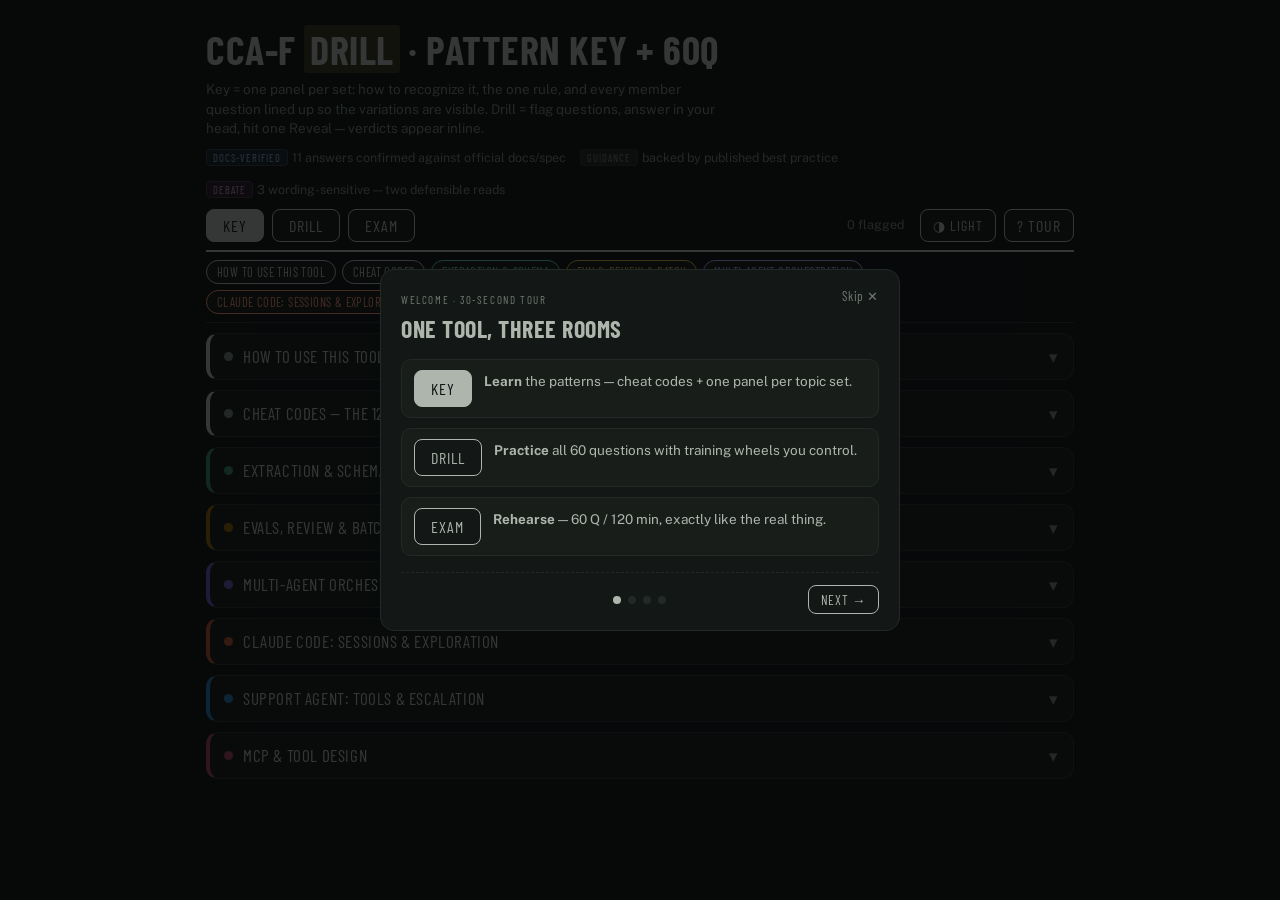
==== commit 2f130418: "Update CCA-F drill: new index.html + source files Replace pushed content with latest build (index.ht" ====
--- a/index.html
+++ b/index.html
@@ -28,6 +28,8 @@
 body.dark .v-kill{border-color:#4A2E2A}
 
 body{margin:0;background:var(--paper);color:var(--ink);font-family:var(--body);font-size:15px;line-height:1.45;overflow-anchor:none}
+button:focus{outline:none}
+button:focus-visible{outline:2px solid var(--linkc);outline-offset:2px}
 a{color:var(--linkc)}
 mark{background:var(--hlwash);padding:0 3px;border-radius:2px;font-weight:600;color:inherit}
 .wrap{max-width:900px;margin:0 auto;padding:16px 16px 90px}
@@ -87,7 +89,28 @@
 .utilnote{color:var(--dim);font-size:12.5px}
 
 /* drill view */
-.toolbar{position:sticky;top:52px;background:var(--paper);z-index:8;padding:8px 0;border-bottom:1px solid var(--line);display:flex;gap:6px;flex-wrap:wrap;align-items:center}
+.toolbar{position:sticky;top:52px;background:var(--paper);z-index:8;padding:8px 0 10px;border-bottom:1px solid var(--line);display:flex;flex-wrap:wrap;column-gap:26px;row-gap:10px}
+.cluster{display:flex;flex-direction:column;gap:5px}
+.cluslab{font-family:var(--disp);font-size:10.5px;letter-spacing:1.4px;text-transform:uppercase;color:var(--dim)}
+.cluslab i{font-style:normal;letter-spacing:.3px;text-transform:none;opacity:.8}
+.clusrow{display:flex;gap:6px;flex-wrap:wrap;align-items:center}
+.fbtn.on::before{content:'✓ '}
+.fbtn.foc::before{content:'+ ';opacity:.6}
+.fbtn.foc.on{background:var(--run);border-color:var(--run);color:var(--btnfg)}
+.fbtn.foc.on::before{content:'✓ ';opacity:1}
+.showing{font-size:12px;color:var(--dim);margin-left:6px;font-family:var(--disp);letter-spacing:.5px}
+.seg{display:inline-flex;border:1.5px solid var(--ink);border-radius:999px;overflow:hidden}
+.segbtn{border:0;background:none;color:var(--ink);font-family:var(--disp);font-size:12.5px;letter-spacing:.4px;text-transform:uppercase;padding:4px 13px;cursor:pointer}
+.segbtn.on{background:var(--ink);color:var(--paper)}
+.segbtn + .segbtn{border-left:1.5px solid var(--ink)}
+.switch{display:inline-flex;align-items:center;gap:7px;border:1.5px solid var(--line);background:var(--card);color:var(--dim);border-radius:999px;padding:4px 13px;font-family:var(--disp);font-size:12.5px;letter-spacing:.4px;text-transform:uppercase;cursor:pointer}
+.switch .dot{width:9px;height:9px;border-radius:50%;background:var(--line)}
+.switch.on{color:var(--ink)}
+.switch.on .dot{background:var(--pick)}
+.vdiv{width:1px;height:22px;background:var(--line)}
+.ghost{border:1px dashed var(--dim);background:none;color:var(--dim);border-radius:999px;padding:4px 13px;font-family:var(--disp);font-size:12.5px;letter-spacing:.4px;text-transform:uppercase;cursor:pointer}
+.ghost:hover{color:var(--ink);border-color:var(--ink)}
+.asslab{font-family:var(--disp);font-size:10.5px;letter-spacing:1.2px;text-transform:uppercase;color:var(--dim);margin:2px 0 4px}
 .fbtn{font-family:var(--disp);font-size:12.5px;letter-spacing:.4px;text-transform:uppercase;border:1.5px solid var(--sc,#666);color:var(--sc,#333);background:var(--card);border-radius:999px;padding:3px 10px;cursor:pointer}
 .fbtn b{opacity:.6} .fbtn.on{background:var(--sc,#333);color:var(--btnfg)}
 .fbtn.dark{--sc:var(--ink);--scd:var(--ink)}
@@ -152,25 +175,24 @@
 button.kexplink{font-size:12.5px;letter-spacing:.6px;text-transform:uppercase;margin-top:6px}
 .hintrow{margin:2px 0 10px;display:flex;gap:6px;flex-wrap:wrap}
 .hintbtn{flex:1 1 0;min-width:118px;height:30px;font-family:var(--disp);font-size:12.5px;letter-spacing:.6px;text-transform:uppercase;border:1.5px dashed var(--dim);color:var(--dim);background:none;border-radius:8px;padding:0 8px;cursor:pointer;white-space:nowrap}
-.card.revealed .hintbox{display:block}
-.card.revealed .hintbtn.assist, .card.revealed .plainbtn{pointer-events:none;opacity:.45;border-style:solid}
-.hintbox{display:none;border:1px dashed var(--line);border-radius:9px;background:var(--soft);padding:9px 11px;margin:0 0 12px}
-.card.hinted .hintbox{display:block}
+.card.revealed .plainbtn{pointer-events:none;opacity:.45;border-style:solid}
+.hintbox{border:1px dashed var(--line);border-radius:9px;background:var(--soft);padding:9px 11px;max-height:0;opacity:0;overflow:hidden;margin:0;padding-top:0;padding-bottom:0;border-top-width:0;border-bottom-width:0;transition:max-height .28s ease,opacity .22s ease,margin .28s ease,padding .28s ease}
+.card.hinted .hintbox, .card.revealed .hintbox{max-height:420px;opacity:1;margin:0 0 12px;padding:9px 11px;border-top-width:1px;border-bottom-width:1px}
 
 .hintitem{margin:4px 0} .hintitem p{margin:2px 0 0;font-size:13px}
 .hlab{font-family:var(--disp);font-size:10.5px;letter-spacing:1.4px;color:var(--dim)}
 .hnote{color:var(--dim);font-style:italic}
-.cplain{display:none;font-size:12.5px;color:var(--pick);margin-top:3px}
+.cplain{font-size:12.5px;color:var(--pick);max-height:0;opacity:0;overflow:hidden;margin:0;padding-top:0;padding-bottom:0;border-top-width:0;border-bottom-width:0;transition:max-height .28s ease,opacity .22s ease,margin .28s ease,padding .28s ease}
 .cplain::before{content:"◦ plain: ";font-family:var(--disp);letter-spacing:.5px;font-size:11px}
-.card.hinted .cplain, .card.revealed .cplain, .choice.showplain .cplain{display:block}
+.card.hinted .cplain, .card.revealed .cplain, .choice.showplain .cplain, .exqbox.as-plain .cplain{max-height:220px;opacity:1;margin-top:3px}
 .plainbtn{font-family:var(--disp);font-size:11px;letter-spacing:.6px;border:1px dashed var(--dim);color:var(--dim);background:none;border-radius:5px;height:20px;padding:0 8px;cursor:pointer;white-space:nowrap}
 .plainbtn:first-of-type{margin-left:auto}
 .choice.showgist .gistbtn{border-style:solid;color:var(--pick);border-color:var(--pick)}
 .choice.showplain .plainbtn{border-style:solid;color:var(--pick);border-color:var(--pick)}
-.gist{display:none;font-family:ui-monospace,'SF Mono',Menlo,Consolas,monospace;font-size:11px;background:var(--card);border:1px solid var(--line);border-radius:5px;padding:3px 8px;margin-top:5px;color:var(--stemc);white-space:pre-wrap;word-break:break-word}
-.card.revealed .gist, .card.q-showgist .gist, .choice.showgist .gist{display:block}
-.explwrap{display:none}
-.card.revealed .explwrap, .card.q-showex .explwrap{display:block}
+.gist{font-family:ui-monospace,'SF Mono',Menlo,Consolas,monospace;font-size:11px;background:var(--card);border:1px solid var(--line);border-radius:5px;padding:3px 8px;color:var(--stemc);white-space:pre-wrap;word-break:break-word;max-height:0;opacity:0;overflow:hidden;margin:0;padding-top:0;padding-bottom:0;border-top-width:0;border-bottom-width:0;transition:max-height .28s ease,opacity .22s ease,margin .28s ease,padding .28s ease}
+.card.revealed .gist, .card.q-showgist .gist, .choice.showgist .gist, .exqbox.as-gist .gist{max-height:160px;opacity:1;margin-top:5px;padding:3px 8px;border-top-width:1px;border-bottom-width:1px}
+.explwrap{max-height:0;opacity:0;overflow:hidden;margin:0;padding-top:0;padding-bottom:0;border-top-width:0;border-bottom-width:0;transition:max-height .28s ease,opacity .22s ease,margin .28s ease,padding .28s ease}
+.card.revealed .explwrap, .card.q-showex .explwrap{max-height:1400px;opacity:1}
 .hintbtn.on{border-style:solid;color:var(--ink);border-color:var(--ink)}
 .claudebtn{border-style:solid;border-color:var(--t1bd);color:var(--t1c);background:var(--t1bg)}
 .card.revealed .choice[data-v="pick"] .gist{border-color:var(--pick);color:var(--pick)}
@@ -234,9 +256,7 @@
 .exhintbox,.exexpl{display:none;border:1px dashed var(--line);border-radius:9px;background:var(--soft);padding:9px 11px;margin:10px 0;font-size:13px}
 .exqbox.as-hint .exhintbox{display:block}
 .exqbox.as-ex .exexpl{display:block}
-.exqbox .cplain,.exqbox .gist,.exqbox .exwhy{display:none}
-.exqbox.as-plain .cplain{display:block}
-.exqbox.as-gist .gist{display:block}
+.exqbox .exwhy{display:none}
 .exqbox.as-reveal .exwhy{display:block}
 .exqbox.as-reveal .exchoice.iscorrect{border-color:var(--pick);background:var(--pickbg)}
 .exqbox .exwhy{font-size:12.5px;font-weight:600;margin-top:4px}
@@ -247,7 +267,6 @@
 @media (max-width:560px){ .setrow .setpill{min-width:110px;font-size:10px} .setpct{min-width:84px} }
 .card.q-nohl mark{background:none;font-weight:inherit;padding:0}
 .card.q-nohl .chips{display:none}
-footer{margin-top:36px;color:var(--dim);font-size:12px}
 @media (max-width:560px){
  /* type scale — 16px floor per iOS/Android readability guidance */
  body{font-size:16px;line-height:1.55}
@@ -288,7 +307,43 @@
  .rescard b{font-size:26px}
  .resqhead{padding:12px;min-height:44px}
  .headbtn{min-height:44px;padding-top:8px}
+ .segbtn{min-height:40px;padding:0 18px;font-size:13px}
+ .switch,.ghost{min-height:40px;padding:0 16px;font-size:13px}
 }
+.tour{position:fixed;inset:0;background:rgba(6,8,8,.72);z-index:50;display:flex;align-items:center;justify-content:center;padding:16px}
+.tourbox{position:relative;background:var(--card);border:1px solid var(--line);border-radius:14px;max-width:520px;width:100%;padding:22px 20px 16px;max-height:88vh;overflow:auto}
+.tourskip{position:absolute;top:10px;right:12px;background:none;border:0;color:var(--dim);font-family:var(--disp);font-size:13px;letter-spacing:.6px;cursor:pointer;padding:8px}
+.tourkicker{font-family:var(--disp);font-size:11px;letter-spacing:1.6px;color:var(--dim)}
+.tourh{font-family:var(--disp);font-size:24px;letter-spacing:.5px;text-transform:uppercase;margin:4px 0 12px}
+.tourstep{display:none} .tourstep.on{display:block}
+.tourrooms{display:flex;flex-direction:column;gap:10px}
+.tourroom{display:flex;gap:12px;align-items:flex-start;border:1px solid var(--line);border-radius:10px;padding:10px 12px;background:var(--soft)}
+.tourroom p{margin:2px 0 0;font-size:13.5px}
+.tdemo{pointer-events:none;min-height:34px;display:inline-flex;align-items:center}
+.tourol,.tourul{margin:4px 0 0;padding-left:20px;font-size:14px}
+.tourol li,.tourul li{margin:8px 0}
+.tournote{font-size:12.5px;color:var(--dim);margin:10px 0 0}
+.tournav{display:flex;align-items:center;justify-content:space-between;gap:10px;margin-top:16px;border-top:1px dashed var(--line);padding-top:12px}
+.tourdots{display:flex;gap:7px}
+.tourdots i{width:8px;height:8px;border-radius:50%;background:var(--line)}
+.tourdots i.on{background:var(--ink)}
+@media (max-width:560px){ .tourh{font-size:20px} .tourbox{padding:18px 14px 12px} }
+#dock{position:fixed;left:50%;transform:translateX(-50%);bottom:14px;z-index:40;display:flex;gap:6px;align-items:center;background:var(--card);border:1px solid var(--line);border-radius:999px;padding:7px 12px;box-shadow:0 12px 34px rgba(0,0,0,.5);max-width:calc(100vw - 16px);overflow-x:auto;-webkit-overflow-scrolling:touch}
+.dockq{font-family:var(--disp);font-weight:700;font-size:14px;color:var(--ink);padding:0 4px;white-space:nowrap}
+.dockbtn{flex:0 0 auto;border:1.5px dashed var(--dim);color:var(--dim);background:none;border-radius:999px;padding:5px 12px;font-family:var(--disp);font-size:12px;letter-spacing:.5px;text-transform:uppercase;cursor:pointer;white-space:nowrap}
+.dockbtn.on{border-style:solid;color:var(--ink);border-color:var(--ink)}
+.dockbtn.dead{pointer-events:none;opacity:.4;border-style:solid}
+.dockclaude{border-style:solid;border-color:var(--t1bd);color:var(--t1c);background:var(--t1bg)}
+.dockrev{border:1.5px solid var(--ink);background:var(--ink);color:var(--paper)}
+body.dockon #view-drill{padding-bottom:96px}
+@media (max-width:560px){ #dock{bottom:10px;padding:8px 10px} .dockbtn{min-height:44px;display:inline-flex;align-items:center} }
+#spot{position:fixed;inset:0;z-index:60;pointer-events:none}
+.spotring{position:absolute;border:2px solid var(--mark);border-radius:10px;box-shadow:0 0 0 9999px rgba(6,8,8,.66);transition:all .25s ease;pointer-events:none}
+.spottip{position:absolute;background:var(--card);border:1px solid var(--line);border-radius:12px;padding:14px 14px 10px;max-width:340px;pointer-events:auto;box-shadow:0 8px 30px rgba(0,0,0,.4)}
+.spott{font-family:var(--disp);font-size:17px;letter-spacing:.5px;text-transform:uppercase;margin:2px 0 6px}
+.spotp{font-size:13.5px;margin:0}
+.spottip .tournav{margin-top:10px;padding-top:8px}
+@media (max-width:560px){ .spottip{left:10px !important;right:10px !important;max-width:none;bottom:12px !important;top:auto !important} }
 </style></head><body>
 <div class="wrap">
 <header>
@@ -307,6 +362,7 @@
  <button class="tab" data-v="exam" onclick="tab(this)">Exam</button>
  <span class="tabnote" id="flagnote">0 flagged</span>
  <button class="tab" id="themebtn" onclick="theme()" title="Toggle dark mode" style="padding:6px 12px">◐ Dark</button>
+ <button class="tab" id="helpbtn" onclick="tourOpen()" title="How this tool works" style="padding:6px 12px">? Tour</button>
 </nav>
 
 <section class="view on" id="view-key">
@@ -321,7 +377,8 @@
   <li><b>Exam</b> — 1:1 simulation: 60 Q / 120 min, one per screen, pause/resume, per-question timing. Easy / Medium / Hard set how many assists exist.</li>
   <li><b>↺ Reset</b> — clean Drill state (keeps your flags).</li>
  </ul></div>
- <div class="kblock"><div class="klab">Per-question assists (Drill + Exam Easy)</div><ul class="kul">
+ <div class="kblock"><div class="klab">The floating help dock (Drill + Exam Easy)</div><ul class="kul">
+  <li>Open a question and the <b>dock appears at the bottom</b> — it controls whichever question you're on (watch the Q number).</li>
   <li><b>💡 Hint</b> — what's really being asked + where to look first. Never spoils.</li>
   <li><b>🖍 Highlights</b> — the yellow giveaway wash, per question or all.</li>
   <li><b>⌁ Gists</b> — each choice as one-line pseudo-code; per choice (⌁ gist) or per card.</li>
@@ -744,16 +801,32 @@
 
 <section class="view" id="view-drill">
  <div class="toolbar">
-  <button class="fbtn dark on" data-f="all" onclick="filt(this)">All 60</button>
-  <button class="fbtn" data-f="E" style="--sc:#2E7D6B;--scd:#5BC4A8" onclick="filt(this)">Extraction <b>10</b></button><button class="fbtn" data-f="V" style="--sc:#8A5A00;--scd:#D9A94B" onclick="filt(this)">Evals, Review <b>5</b></button><button class="fbtn" data-f="M" style="--sc:#5A4FB5;--scd:#A79BF0" onclick="filt(this)">Multi-Agent Orchestration <b>15</b></button><button class="fbtn" data-f="C" style="--sc:#B04A2F;--scd:#E58B6B" onclick="filt(this)">Claude Code <b>13</b></button><button class="fbtn" data-f="S" style="--sc:#1F6FA8;--scd:#74B6E4" onclick="filt(this)">Support Agent <b>14</b></button><button class="fbtn" data-f="T" style="--sc:#96385E;--scd:#DE8FB4" onclick="filt(this)">MCP <b>3</b></button>
-  <button class="fbtn dark" data-f="flag" onclick="filt(this)">⚑ Flagged</button>
-  <button class="fbtn dark" data-f="dis" onclick="filt(this)">⚠ Disputed 8</button>
-  <button class="fbtn dark" data-f="t3" onclick="filt(this)">⚖ Debate 3</button>
-  <button class="fbtn dark" onclick="hideAll()">Hide all answers</button>
-  <button class="fbtn dark" id="hlbtn" onclick="hilite()">Highlights: on (all)</button>
-  <button class="fbtn dark on" id="vAll" onclick="dview('all')">☰ All view</button>
-  <button class="fbtn dark" id="vSingle" onclick="dview('single')">▭ Single</button>
-  <button class="fbtn dark" onclick="resetDrill()">↺ Reset view</button>
+  <div class="cluster" id="tg-sets"><span class="cluslab">Set <i>· pick one topic</i></span>
+   <div class="clusrow">
+    <button class="fbtn dark on" data-f="all" onclick="filt(this)">All 60</button>
+    <button class="fbtn" data-f="E" style="--sc:#2E7D6B;--scd:#5BC4A8" onclick="filt(this)">Extraction <b>10</b></button><button class="fbtn" data-f="V" style="--sc:#8A5A00;--scd:#D9A94B" onclick="filt(this)">Evals, Review <b>5</b></button><button class="fbtn" data-f="M" style="--sc:#5A4FB5;--scd:#A79BF0" onclick="filt(this)">Multi-Agent Orchestration <b>15</b></button><button class="fbtn" data-f="C" style="--sc:#B04A2F;--scd:#E58B6B" onclick="filt(this)">Claude Code <b>13</b></button><button class="fbtn" data-f="S" style="--sc:#1F6FA8;--scd:#74B6E4" onclick="filt(this)">Support Agent <b>14</b></button><button class="fbtn" data-f="T" style="--sc:#96385E;--scd:#DE8FB4" onclick="filt(this)">MCP <b>3</b></button>
+   </div>
+  </div>
+  <div class="cluster" id="tg-focus"><span class="cluslab">Narrow <i>· stacks on the set</i></span>
+   <div class="clusrow">
+    <button class="fbtn dark foc" data-f="flag" onclick="filt(this)">⚑ Flagged</button>
+    <button class="fbtn dark foc" data-f="dis" onclick="filt(this)">⚠ Disputed 8</button>
+    <button class="fbtn dark foc" data-f="t3" onclick="filt(this)">⚖ Debate 3</button>
+    <span class="showing" id="showing"></span>
+   </div>
+  </div>
+  <div class="cluster" id="tg-view"><span class="cluslab">View</span>
+   <div class="clusrow">
+    <div class="seg" role="group" aria-label="layout">
+      <button class="segbtn on" id="vAll" onclick="dview('all')">☰ All</button>
+      <button class="segbtn" id="vSingle" onclick="dview('single')">▭ Single</button>
+    </div>
+    <button class="switch on" id="hlbtn" onclick="hilite()"><span class="dot"></span>Highlights</button>
+    <span class="vdiv"></span>
+    <button class="ghost" onclick="hideAll()">Hide answers</button>
+    <button class="ghost" onclick="resetDrill()">↺ Reset</button>
+   </div>
+  </div>
  </div>
  <article class="card" data-set="E" data-n="1" data-dis="0" data-tier="2">
  <div class="cardhead">
@@ -770,7 +843,7 @@
  <div class="body">
    <div class="stemlabel">Verbatim question — the <mark>highlight</mark> is what gives the set &amp; answer away</div>
    <p class="stem">Your extraction pipeline processes contracts that frequently include amendments. When a contract contains <mark>both original terms and later amendments</mark> (e.g., original clause specifies &quot;30-day payment terms&quot; while Amendment 1 changes this to &quot;45 days&quot;), the model inconsistently extracts one value or the other with <mark>no indication of which applies</mark>. What&#x27;s the most effective approach to improve extraction accuracy for documents with amendments?</p>
-   <div class="hintrow"><button class="hintbtn assist" onclick="hint(this)">💡 Hint</button> <button class="hintbtn" onclick="qhl(this)">🖍 Highlights: on</button> <button class="hintbtn assist" onclick="qtog(this,'q-showgist')">⌁ Gists</button> <button class="hintbtn assist" onclick="qtog(this,'q-showex')">In practice</button> <button class="hintbtn claudebtn" onclick="askClaude(this,1)">🤖 Ask Claude</button></div>
+   
    <div class="hintbox">
      <div class="hintitem"><span class="hlab">REALLY ASKING</span><p>A contract holds an OLD value and a NEW value. The model keeps picking one at random. What fixes the extraction itself?</p></div>
      <div class="hintitem"><span class="hlab">LOOK FIRST</span><p>Spot &#x27;no indication of which applies&#x27; — the output can only hold ONE value. Look for the choice that lets it hold both.</p></div>
@@ -823,7 +896,7 @@
  <div class="body">
    <div class="stemlabel">Verbatim question — the <mark>highlight</mark> is what gives the set &amp; answer away</div>
    <p class="stem">The web search agent has gathered several relevant sources for a research topic. The document analysis agent now needs to examine these sources. <mark>How does information typically flow</mark> between these two <mark>specialized subagents</mark>?</p>
-   <div class="hintrow"><button class="hintbtn assist" onclick="hint(this)">💡 Hint</button> <button class="hintbtn" onclick="qhl(this)">🖍 Highlights: on</button> <button class="hintbtn assist" onclick="qtog(this,'q-showgist')">⌁ Gists</button> <button class="hintbtn assist" onclick="qtog(this,'q-showex')">In practice</button> <button class="hintbtn claudebtn" onclick="askClaude(this,2)">🤖 Ask Claude</button></div>
+   
    <div class="hintbox">
      <div class="hintitem"><span class="hlab">REALLY ASKING</span><p>Plain question: how does info actually travel between subagents in Claude&#x27;s architecture?</p></div>
      <div class="hintitem"><span class="hlab">LOOK FIRST</span><p>Subagents are sealed boxes. Only one path exists — through the coordinator&#x27;s prompt.</p></div>
@@ -873,7 +946,7 @@
  <div class="body">
    <div class="stemlabel">Verbatim question — the <mark>highlight</mark> is what gives the set &amp; answer away</div>
    <p class="stem">When researching &quot;renewable energy adoption,&quot; the web search agent returns recent statistics (<mark>2024: 35%</mark> adoption) while the document analysis agent extracts data from internal reports (<mark>2022: 18%</mark> adoption). The synthesis agent incorrectly <mark>flags these as contradictory</mark> sources rather than recognizing the data shows growth over time. What change would best enable the synthesis agent to correctly interpret such <mark>temporal differences</mark>?</p>
-   <div class="hintrow"><button class="hintbtn assist" onclick="hint(this)">💡 Hint</button> <button class="hintbtn" onclick="qhl(this)">🖍 Highlights: on</button> <button class="hintbtn assist" onclick="qtog(this,'q-showgist')">⌁ Gists</button> <button class="hintbtn assist" onclick="qtog(this,'q-showex')">In practice</button> <button class="hintbtn claudebtn" onclick="askClaude(this,3)">🤖 Ask Claude</button></div>
+   
    <div class="hintbox">
      <div class="hintitem"><span class="hlab">REALLY ASKING</span><p>Synthesis calls 18% (2022) vs 35% (2024) a contradiction. What&#x27;s it missing, and who should hand it over?</p></div>
      <div class="hintitem"><span class="hlab">LOOK FIRST</span><p>The dates exist upstream but never reach synthesis. Prioritize the choice that carries dates forward.</p></div>
@@ -923,7 +996,7 @@
  <div class="body">
    <div class="stemlabel">Verbatim question — the <mark>highlight</mark> is what gives the set &amp; answer away</div>
    <p class="stem">A customer writes: &quot;I&#x27;ve been going back and forth on this return for days. I just <mark>want to speak to someone who can actually help</mark> me.&quot; The agent has confirmed via `lookup_order` that the <mark>return is straightforward</mark>---within policy and <mark>eligible for immediate processing</mark>. What should the agent do?</p>
-   <div class="hintrow"><button class="hintbtn assist" onclick="hint(this)">💡 Hint</button> <button class="hintbtn" onclick="qhl(this)">🖍 Highlights: on</button> <button class="hintbtn assist" onclick="qtog(this,'q-showgist')">⌁ Gists</button> <button class="hintbtn assist" onclick="qtog(this,'q-showex')">In practice</button> <button class="hintbtn claudebtn" onclick="askClaude(this,4)">🤖 Ask Claude</button></div>
+   
    <div class="hintbox">
      <div class="hintitem"><span class="hlab">REALLY ASKING</span><p>Angry customer wants a human — but the fix takes 10 seconds. Best reply?</p></div>
      <div class="hintitem"><span class="hlab">LOOK FIRST</span><p>Two facts collide: &#x27;wants a person&#x27; + &#x27;instantly fixable&#x27;. Find the option honoring BOTH.</p></div>
@@ -973,7 +1046,7 @@
  <div class="body">
    <div class="stemlabel">Verbatim question — the <mark>highlight</mark> is what gives the set &amp; answer away</div>
    <p class="stem">Your pipeline uses a tool called `extract_metadata` with a JSON schema for paper details. You&#x27;ve also defined `lookup_citations` and `verify_doi` tools for enrichment. During testing, you notice that when users include requests like &quot;extract the metadata and tell me how cited it is,&quot; Claude sometimes <mark>calls `lookup_citations` first, which fails</mark> because it <mark>needs the DOI that `extract_metadata` would provide</mark>. What&#x27;s the most effective way to ensure structured metadata extraction happens first?</p>
-   <div class="hintrow"><button class="hintbtn assist" onclick="hint(this)">💡 Hint</button> <button class="hintbtn" onclick="qhl(this)">🖍 Highlights: on</button> <button class="hintbtn assist" onclick="qtog(this,'q-showgist')">⌁ Gists</button> <button class="hintbtn assist" onclick="qtog(this,'q-showex')">In practice</button> <button class="hintbtn claudebtn" onclick="askClaude(this,5)">🤖 Ask Claude</button></div>
+   
    <div class="hintbox">
      <div class="hintitem"><span class="hlab">REALLY ASKING</span><p>Tools run in the wrong order — enrichment before extraction. How do you GUARANTEE just the first step?</p></div>
      <div class="hintitem"><span class="hlab">LOOK FIRST</span><p>You need a guarantee for step 1 only. Beware anything that locks ALL steps, or that merely hopes.</p></div>
@@ -1026,7 +1099,7 @@
  <div class="body">
    <div class="stemlabel">Verbatim question — the <mark>highlight</mark> is what gives the set &amp; answer away</div>
    <p class="stem">During a billing dispute resolution, your agent successfully retrieves customer info via `get_customer` and order details via `lookup_order`, but when attempting to call `process_refund`, the tool returns a <mark>timeout error</mark>. The agent <mark>has enough information to explain</mark> the charges and verify refund eligibility, but <mark>cannot actually process</mark> the refund due to the backend failure. What approach best balances first-contact resolution with appropriate error handling?</p>
-   <div class="hintrow"><button class="hintbtn assist" onclick="hint(this)">💡 Hint</button> <button class="hintbtn" onclick="qhl(this)">🖍 Highlights: on</button> <button class="hintbtn assist" onclick="qtog(this,'q-showgist')">⌁ Gists</button> <button class="hintbtn assist" onclick="qtog(this,'q-showex')">In practice</button> <button class="hintbtn claudebtn" onclick="askClaude(this,6)">🤖 Ask Claude</button></div>
+   
    <div class="hintbox">
      <div class="hintitem"><span class="hlab">REALLY ASKING</span><p>Half the job worked, half hit a system error. What do you tell the customer?</p></div>
      <div class="hintitem"><span class="hlab">LOOK FIRST</span><p>The agent HAS useful info. Rule out lying and infinite retries; look for honest partial delivery.</p></div>
@@ -1076,7 +1149,7 @@
  <div class="body">
    <div class="stemlabel">Verbatim question — the <mark>highlight</mark> is what gives the set &amp; answer away</div>
    <p class="stem">Your agent has analyzed a complex service module---reading 23 source files, tracing request flows, and identifying error handling patterns. A developer wants to <mark>compare two testing strategies</mark> before committing to one: end-to-end tests with mocked external services vs. snapshot tests capturing expected outputs. They need to <mark>independently develop both</mark> approaches to evaluate trade-offs. How should you manage the sessions?</p>
-   <div class="hintrow"><button class="hintbtn assist" onclick="hint(this)">💡 Hint</button> <button class="hintbtn" onclick="qhl(this)">🖍 Highlights: on</button> <button class="hintbtn assist" onclick="qtog(this,'q-showgist')">⌁ Gists</button> <button class="hintbtn assist" onclick="qtog(this,'q-showex')">In practice</button> <button class="hintbtn claudebtn" onclick="askClaude(this,7)">🤖 Ask Claude</button></div>
+   
    <div class="hintbox">
      <div class="hintitem"><span class="hlab">REALLY ASKING</span><p>One expensive analysis, two ideas to test separately. Which session move copies the past into two futures?</p></div>
      <div class="hintitem"><span class="hlab">LOOK FIRST</span><p>Keywords: &#x27;compare&#x27; + &#x27;independently develop&#x27;. That combo = fork.</p></div>
@@ -1127,7 +1200,7 @@
  <div class="body">
    <div class="stemlabel">Verbatim question — the <mark>highlight</mark> is what gives the set &amp; answer away</div>
    <p class="stem">Your system extracts event metadata (date, location, organizer, `attendee_count`) from news articles using a JSON schema with all <mark>nullable fields</mark>. During evaluation, you observe the model frequently generates <mark>plausible but incorrect values</mark> for <mark>fields not mentioned in the article</mark>---for example, outputting &quot;500&quot; for `attendee_count` when the source contains no attendance information. What&#x27;s the most effective way to reduce these false extractions?</p>
-   <div class="hintrow"><button class="hintbtn assist" onclick="hint(this)">💡 Hint</button> <button class="hintbtn" onclick="qhl(this)">🖍 Highlights: on</button> <button class="hintbtn assist" onclick="qtog(this,'q-showgist')">⌁ Gists</button> <button class="hintbtn assist" onclick="qtog(this,'q-showex')">In practice</button> <button class="hintbtn claudebtn" onclick="askClaude(this,8)">🤖 Ask Claude</button></div>
+   
    <div class="hintbox">
      <div class="hintitem"><span class="hlab">REALLY ASKING</span><p>The model INVENTS plausible values for fields the article never mentions. Cheapest targeted fix?</p></div>
      <div class="hintitem"><span class="hlab">LOOK FIRST</span><p>The model was never told &#x27;empty is OK&#x27;. Permission-to-say-null beats new machinery.</p></div>
@@ -1177,7 +1250,7 @@
  <div class="body">
    <div class="stemlabel">Verbatim question — the <mark>highlight</mark> is what gives the set &amp; answer away</div>
    <p class="stem">Your schema includes a skills: string[] field. Production monitoring reveals <mark>three consistency issues</mark>: (1) compound phrases like &quot;Python and SQL&quot; are <mark>sometimes kept as one entry, sometimes split</mark>; (2) implied but unstated skills occasionally appear in extractions; (3) similar documents produce wildly different array lengths (5-10 vs 40+ entries). Your prompt currently says <mark>&quot;Extract all skills mentioned.&quot;</mark> What&#x27;s the most effective improvement?</p>
-   <div class="hintrow"><button class="hintbtn assist" onclick="hint(this)">💡 Hint</button> <button class="hintbtn" onclick="qhl(this)">🖍 Highlights: on</button> <button class="hintbtn assist" onclick="qtog(this,'q-showgist')">⌁ Gists</button> <button class="hintbtn assist" onclick="qtog(this,'q-showex')">In practice</button> <button class="hintbtn claudebtn" onclick="askClaude(this,9)">🤖 Ask Claude</button></div>
+   
    <div class="hintbox">
      <div class="hintitem"><span class="hlab">REALLY ASKING</span><p>THREE different judgment inconsistencies at once. Which single fix teaches all three?</p></div>
      <div class="hintitem"><span class="hlab">LOOK FIRST</span><p>Count the problems: 3. Kill any option fixing only 1. Demonstration beats description.</p></div>
@@ -1228,7 +1301,7 @@
  <div class="body">
    <div class="stemlabel">Verbatim question — the <mark>highlight</mark> is what gives the set &amp; answer away</div>
    <p class="stem">Your extraction system implements automatic retries when validation fails. On each retry, the specific validation error is appended to the prompt. This <mark>retry-with-error-feedback</mark> approach resolves most failures within 2-3 attempts. For which failure pattern would additional retries be <mark>LEAST effective</mark>?</p>
-   <div class="hintrow"><button class="hintbtn assist" onclick="hint(this)">💡 Hint</button> <button class="hintbtn" onclick="qhl(this)">🖍 Highlights: on</button> <button class="hintbtn assist" onclick="qtog(this,'q-showgist')">⌁ Gists</button> <button class="hintbtn assist" onclick="qtog(this,'q-showex')">In practice</button> <button class="hintbtn claudebtn" onclick="askClaude(this,10)">🤖 Ask Claude</button></div>
+   
    <div class="hintbox">
      <div class="hintitem"><span class="hlab">REALLY ASKING</span><p>REVERSED question — which failure does retrying NOT help? (3 of these are retry-friendly.)</p></div>
      <div class="hintitem"><span class="hlab">LOOK FIRST</span><p>Retry = &#x27;try again with feedback&#x27;. It can reshape output; it cannot create missing information.</p></div>
@@ -1279,7 +1352,7 @@
  <div class="body">
    <div class="stemlabel">Verbatim question — the <mark>highlight</mark> is what gives the set &amp; answer away</div>
    <p class="stem">An engineer asks the agent to understand how the caching layer works before adding a new cache invalidation trigger. After initial Grep searches, the agent has identified that caching logic spans <mark>15 files</mark> including decorators, middleware, and service classes (\<mark>~8,000 lines</mark> total). What&#x27;s the most effective next step for building understanding while <mark>managing context constraints</mark>?</p>
-   <div class="hintrow"><button class="hintbtn assist" onclick="hint(this)">💡 Hint</button> <button class="hintbtn" onclick="qhl(this)">🖍 Highlights: on</button> <button class="hintbtn assist" onclick="qtog(this,'q-showgist')">⌁ Gists</button> <button class="hintbtn assist" onclick="qtog(this,'q-showex')">In practice</button> <button class="hintbtn claudebtn" onclick="askClaude(this,11)">🤖 Ask Claude</button></div>
+   
    <div class="hintbox">
      <div class="hintitem"><span class="hlab">REALLY ASKING</span><p>8,000 lines across 15 files, limited context. Understand cache invalidation without drowning — how?</p></div>
      <div class="hintitem"><span class="hlab">LOOK FIRST</span><p>&#x27;Managing context constraints&#x27; kills read-everything. &#x27;Understand how it works&#x27; kills grep-only. Middle path: follow the architecture.</p></div>
@@ -1329,7 +1402,7 @@
  <div class="body">
    <div class="stemlabel">Verbatim question — the <mark>highlight</mark> is what gives the set &amp; answer away</div>
    <p class="stem">The document analysis agent has a single `analyze_document` tool that takes a document and a <mark>free-text instruction parameter</mark>. During evaluation, requests like &quot;extract the key financial metrics&quot; often return narrative summaries, while &quot;summarize the methodology&quot; sometimes returns raw data tables. The synthesis agent reports that <mark>35% of analysis results require re-requests</mark> with clarified instructions. What&#x27;s the most effective way to improve reliability?</p>
-   <div class="hintrow"><button class="hintbtn assist" onclick="hint(this)">💡 Hint</button> <button class="hintbtn" onclick="qhl(this)">🖍 Highlights: on</button> <button class="hintbtn assist" onclick="qtog(this,'q-showgist')">⌁ Gists</button> <button class="hintbtn assist" onclick="qtog(this,'q-showex')">In practice</button> <button class="hintbtn claudebtn" onclick="askClaude(this,12)">🤖 Ask Claude</button></div>
+   
    <div class="hintbox">
      <div class="hintitem"><span class="hlab">REALLY ASKING</span><p>One mushy do-anything tool → 35% garbage responses. What&#x27;s the STRUCTURAL fix?</p></div>
      <div class="hintitem"><span class="hlab">LOOK FIRST</span><p>&#x27;Free-text instruction parameter&#x27; is the disease. Anything that keeps that parameter is a bandage.</p></div>
@@ -1381,7 +1454,7 @@
  <div class="body">
    <div class="stemlabel">Verbatim question — the <mark>highlight</mark> is what gives the set &amp; answer away</div>
    <p class="stem">After the web search agent finds 25 sources (<mark>120K tokens</mark> of raw content), the document analysis agent extracts key insights (15K tokens), and the synthesis agent produces a coherent narrative draft (3K tokens), the coordinator must pass context to the report generation agent for the final output with <mark>proper source citations</mark>. What context-passing strategy provides the best <mark>balance of completeness and efficiency</mark>?</p>
-   <div class="hintrow"><button class="hintbtn assist" onclick="hint(this)">💡 Hint</button> <button class="hintbtn" onclick="qhl(this)">🖍 Highlights: on</button> <button class="hintbtn assist" onclick="qtog(this,'q-showgist')">⌁ Gists</button> <button class="hintbtn assist" onclick="qtog(this,'q-showex')">In practice</button> <button class="hintbtn claudebtn" onclick="askClaude(this,13)">🤖 Ask Claude</button></div>
+   
    <div class="hintbox">
      <div class="hintitem"><span class="hlab">REALLY ASKING</span><p>The citation agent must link claims to sources. What&#x27;s ENOUGH info — without shipping all 120K tokens?</p></div>
      <div class="hintitem"><span class="hlab">LOOK FIRST</span><p>&#x27;Balance completeness and efficiency&#x27; — kill the two extremes first (names-only, ship-everything).</p></div>
@@ -1433,7 +1506,7 @@
  <div class="body">
    <div class="stemlabel">Verbatim question — the <mark>highlight</mark> is what gives the set &amp; answer away</div>
    <p class="stem">An engineer used `Claude Code` yesterday to investigate authentication flows in a legacy monolith, building up significant context over a 2-hour session. Today she wants to continue that specific investigation. She&#x27;s worked on <mark>three other codebases since</mark> then and <mark>knows the session was named &quot;auth-deep-dive&quot;</mark>. How should she resume?</p>
-   <div class="hintrow"><button class="hintbtn assist" onclick="hint(this)">💡 Hint</button> <button class="hintbtn" onclick="qhl(this)">🖍 Highlights: on</button> <button class="hintbtn assist" onclick="qtog(this,'q-showgist')">⌁ Gists</button> <button class="hintbtn assist" onclick="qtog(this,'q-showex')">In practice</button> <button class="hintbtn claudebtn" onclick="askClaude(this,14)">🤖 Ask Claude</button></div>
+   
    <div class="hintbox">
      <div class="hintitem"><span class="hlab">REALLY ASKING</span><p>Named session from last week, 3 other codebases used since. Which command returns EXACTLY there?</p></div>
      <div class="hintitem"><span class="hlab">LOOK FIRST</span><p>&#x27;Most recent&#x27; ≠ &#x27;the one you want&#x27;. She KNOWS the name — use the flag that takes a name.</p></div>
@@ -1483,7 +1556,7 @@
  <div class="body">
    <div class="stemlabel">Verbatim question — the <mark>highlight</mark> is what gives the set &amp; answer away</div>
    <p class="stem">After implementing tool use with strict schema definitions, JSON syntax errors are eliminated, but 5% of extractions still have <mark>valid JSON with empty arrays</mark> or null values for required fields like citations and methodology. Spot-checking reveals that source documents contain this <mark>information, but in varied formats</mark>---<mark>inline citations vs. bibliographies</mark>, methodology sections vs. details embedded in introductions. What&#x27;s the most effective way to address these failures?</p>
-   <div class="hintrow"><button class="hintbtn assist" onclick="hint(this)">💡 Hint</button> <button class="hintbtn" onclick="qhl(this)">🖍 Highlights: on</button> <button class="hintbtn assist" onclick="qtog(this,'q-showgist')">⌁ Gists</button> <button class="hintbtn assist" onclick="qtog(this,'q-showex')">In practice</button> <button class="hintbtn claudebtn" onclick="askClaude(this,15)">🤖 Ask Claude</button></div>
+   
    <div class="hintbox">
      <div class="hintitem"><span class="hlab">REALLY ASKING</span><p>JSON is valid but fields come back EMPTY — the info exists, in varied layouts. Is this a skill gap or a luck gap?</p></div>
      <div class="hintitem"><span class="hlab">LOOK FIRST</span><p>The model can&#x27;t RECOGNIZE the formats. Retrying re-rolls the same blindness; teaching fixes it.</p></div>
@@ -1535,7 +1608,7 @@
  <div class="body">
    <div class="stemlabel">Verbatim question — the <mark>highlight</mark> is what gives the set &amp; answer away</div>
    <p class="stem">An engineer&#x27;s exploration subagent spent 30 minutes analyzing a legacy payment system, reading 47 files and documenting data flows. The session was <mark>interrupted</mark> when the engineer&#x27;s connection dropped. While away, a <mark>teammate merged a PR that renamed two utility functions</mark>. The engineer wants to <mark>continue the same exploration</mark>. What&#x27;s the most effective approach?</p>
-   <div class="hintrow"><button class="hintbtn assist" onclick="hint(this)">💡 Hint</button> <button class="hintbtn" onclick="qhl(this)">🖍 Highlights: on</button> <button class="hintbtn assist" onclick="qtog(this,'q-showgist')">⌁ Gists</button> <button class="hintbtn assist" onclick="qtog(this,'q-showex')">In practice</button> <button class="hintbtn claudebtn" onclick="askClaude(this,16)">🤖 Ask Claude</button></div>
+   
    <div class="hintbox">
      <div class="hintitem"><span class="hlab">REALLY ASKING</span><p>Paused agent + one tiny KNOWN change (2 renamed functions). Cheapest safe restart?</p></div>
      <div class="hintitem"><span class="hlab">LOOK FIRST</span><p>The change is small and known. Keep the 47-file context; patch the two facts.</p></div>
@@ -1586,7 +1659,7 @@
  <div class="body">
    <div class="stemlabel">Verbatim question — the <mark>highlight</mark> is what gives the set &amp; answer away</div>
    <p class="stem">Your codebase exploration tool stores session IDs to allow engineers to continue investigations across work sessions. An engineer spent an hour yesterday analyzing a legacy authentication module, building context about its architecture and dependencies. They want to continue today. The <mark>session ID is valid</mark>, but version control shows <mark>3 of the 12 files</mark> the agent previously read were <mark>modified overnight</mark> by a teammate&#x27;s merge. What approach best balances efficiency and accuracy?</p>
-   <div class="hintrow"><button class="hintbtn assist" onclick="hint(this)">💡 Hint</button> <button class="hintbtn" onclick="qhl(this)">🖍 Highlights: on</button> <button class="hintbtn assist" onclick="qtog(this,'q-showgist')">⌁ Gists</button> <button class="hintbtn assist" onclick="qtog(this,'q-showex')">In practice</button> <button class="hintbtn claudebtn" onclick="askClaude(this,17)">🤖 Ask Claude</button></div>
+   
    <div class="hintbox">
      <div class="hintitem"><span class="hlab">REALLY ASKING</span><p>Valid session, 3 of 12 files changed overnight. What&#x27;s efficient AND accurate?</p></div>
      <div class="hintitem"><span class="hlab">LOOK FIRST</span><p>9 files unchanged → don&#x27;t re-read them. 3 changed → don&#x27;t ignore them. The answer literally names the 3.</p></div>
@@ -1637,7 +1710,7 @@
  <div class="body">
    <div class="stemlabel">Verbatim question — the <mark>highlight</mark> is what gives the set &amp; answer away</div>
    <p class="stem">Your multi-agent research pipeline <mark>crashed after processing 12 of 28</mark> documents. The web search agent had identified relevant sources, the document analysis agent had partially completed extraction, and the synthesizer had begun pattern identification. You need to resume processing <mark>without repeating work</mark> or losing fidelity of prior findings. What state management approach best balances <mark>information fidelity with context efficiency</mark> when restoring agent state?</p>
-   <div class="hintrow"><button class="hintbtn assist" onclick="hint(this)">💡 Hint</button> <button class="hintbtn" onclick="qhl(this)">🖍 Highlights: on</button> <button class="hintbtn assist" onclick="qtog(this,'q-showgist')">⌁ Gists</button> <button class="hintbtn assist" onclick="qtog(this,'q-showex')">In practice</button> <button class="hintbtn claudebtn" onclick="askClaude(this,18)">🤖 Ask Claude</button></div>
+   
    <div class="hintbox">
      <div class="hintitem"><span class="hlab">REALLY ASKING</span><p>Crash at doc 12 of 28. Resume without redoing work — balancing fidelity against tokens?</p></div>
      <div class="hintitem"><span class="hlab">LOOK FIRST</span><p>&#x27;Balance&#x27; is the graded word. Full log = max fidelity, max tokens. Find compact-but-faithful.</p></div>
@@ -1688,7 +1761,7 @@
  <div class="body">
    <div class="stemlabel">Verbatim question — the <mark>highlight</mark> is what gives the set &amp; answer away</div>
    <p class="stem">Your extraction pipeline processes restaurant menus and must output structured JSON with fields for item names, descriptions, prices, and dietary tags. Some menus use <mark>inconsistent formatting</mark>---prices as <mark>&quot;$12&quot; vs &quot;12.00&quot;</mark>, dietary info as icons vs text. What&#x27;s the <mark>most reliable</mark> approach?</p>
-   <div class="hintrow"><button class="hintbtn assist" onclick="hint(this)">💡 Hint</button> <button class="hintbtn" onclick="qhl(this)">🖍 Highlights: on</button> <button class="hintbtn assist" onclick="qtog(this,'q-showgist')">⌁ Gists</button> <button class="hintbtn assist" onclick="qtog(this,'q-showex')">In practice</button> <button class="hintbtn claudebtn" onclick="askClaude(this,19)">🤖 Ask Claude</button></div>
+   
    <div class="hintbox">
      <div class="hintitem"><span class="hlab">REALLY ASKING</span><p>Messy formats ($12 vs 12.00 vs &#x27;12 dollars&#x27;). Where should normalization live for max reliability?</p></div>
      <div class="hintitem"><span class="hlab">LOOK FIRST</span><p>Kill the cost-absurd options first (per-field calls, vote-of-5). Then: fix at the source vs downstream.</p></div>
@@ -1738,7 +1811,7 @@
  <div class="body">
    <div class="stemlabel">Verbatim question — the <mark>highlight</mark> is what gives the set &amp; answer away</div>
    <p class="stem">In production, you observe that <mark>simple fact-checking queries</mark> (e.g., &quot;What year was the Paris Climate Agreement signed?&quot;) <mark>traverse all four subagents</mark> sequentially, consuming 40+ seconds and significant tokens per query. Complex comparative research benefits from the full pipeline. Your query distribution is <mark>diverse and evolving</mark> as users discover new applications. What&#x27;s the most effective approach to optimize for varying query complexity?</p>
-   <div class="hintrow"><button class="hintbtn assist" onclick="hint(this)">💡 Hint</button> <button class="hintbtn" onclick="qhl(this)">🖍 Highlights: on</button> <button class="hintbtn assist" onclick="qtog(this,'q-showgist')">⌁ Gists</button> <button class="hintbtn assist" onclick="qtog(this,'q-showex')">In practice</button> <button class="hintbtn claudebtn" onclick="askClaude(this,20)">🤖 Ask Claude</button></div>
+   
    <div class="hintbox">
      <div class="hintitem"><span class="hlab">REALLY ASKING</span><p>Simple queries waste the full 4-agent pipeline — and the query mix keeps EVOLVING. What routing survives change?</p></div>
      <div class="hintitem"><span class="hlab">LOOK FIRST</span><p>&#x27;Diverse and evolving&#x27; murders static rules and trained classifiers. Who adapts for free? The LLM already in the room.</p></div>
@@ -1788,7 +1861,7 @@
  <div class="body">
    <div class="stemlabel">Verbatim question — the <mark>highlight</mark> is what gives the set &amp; answer away</div>
    <p class="stem">Your system has been operating with 100% human review for 3 months. Analysis shows that extractions with model confidence \&gt;90% have <mark>97% accuracy overall</mark>. To reduce reviewer workload, you plan to automate high-confidence extractions. Before deploying, what validation step is <mark>most critical</mark>?</p>
-   <div class="hintrow"><button class="hintbtn assist" onclick="hint(this)">💡 Hint</button> <button class="hintbtn" onclick="qhl(this)">🖍 Highlights: on</button> <button class="hintbtn assist" onclick="qtog(this,'q-showgist')">⌁ Gists</button> <button class="hintbtn assist" onclick="qtog(this,'q-showex')">In practice</button> <button class="hintbtn claudebtn" onclick="askClaude(this,21)">🤖 Ask Claude</button></div>
+   
    <div class="hintbox">
      <div class="hintitem"><span class="hlab">REALLY ASKING</span><p>97% accuracy overall. Before auto-approving anything, what must you check FIRST?</p></div>
      <div class="hintitem"><span class="hlab">LOOK FIRST</span><p>&#x27;Overall&#x27; is the trap word. Averages hide a terrible segment.</p></div>
@@ -1840,7 +1913,7 @@
  <div class="body">
    <div class="stemlabel">Verbatim question — the <mark>highlight</mark> is what gives the set &amp; answer away</div>
    <p class="stem">When the agent calls `lookup_order` and receives order details showing the item was purchased 45 days ago, <mark>how does the agentic loop determine</mark> whether to call `process_refund` or `escalate_to_human` next?</p>
-   <div class="hintrow"><button class="hintbtn assist" onclick="hint(this)">💡 Hint</button> <button class="hintbtn" onclick="qhl(this)">🖍 Highlights: on</button> <button class="hintbtn assist" onclick="qtog(this,'q-showgist')">⌁ Gists</button> <button class="hintbtn assist" onclick="qtog(this,'q-showex')">In practice</button> <button class="hintbtn claudebtn" onclick="askClaude(this,22)">🤖 Ask Claude</button></div>
+   
    <div class="hintbox">
      <div class="hintitem"><span class="hlab">REALLY ASKING</span><p>Definition check: in an agentic loop, WHO or WHAT picks the next tool?</p></div>
      <div class="hintitem"><span class="hlab">LOOK FIRST</span><p>&#x27;Agentic&#x27; = the model steers, every turn. Anything pre-scripted or externally routed is a workflow, not an agent.</p></div>
@@ -1893,7 +1966,7 @@
  <div class="body">
    <div class="stemlabel">Verbatim question — the <mark>highlight</mark> is what gives the set &amp; answer away</div>
    <p class="stem">The synthesis agent receives summarized findings from the web search and document analysis agents, then passes a consolidated summary to the report generator. During testing, you discover the generated reports make factual claims without proper citations---the report generator <mark>cannot attribute statements</mark> to their original sources because that <mark>metadata was lost during the summarization</mark> steps. What&#x27;s the most effective approach to ensure proper source attribution in the final reports?</p>
-   <div class="hintrow"><button class="hintbtn assist" onclick="hint(this)">💡 Hint</button> <button class="hintbtn" onclick="qhl(this)">🖍 Highlights: on</button> <button class="hintbtn assist" onclick="qtog(this,'q-showgist')">⌁ Gists</button> <button class="hintbtn assist" onclick="qtog(this,'q-showex')">In practice</button> <button class="hintbtn claudebtn" onclick="askClaude(this,23)">🤖 Ask Claude</button></div>
+   
    <div class="hintbox">
      <div class="hintitem"><span class="hlab">REALLY ASKING</span><p>Summarization keeps eating the source metadata. Where should metadata live so it CAN&#x27;T be eaten?</p></div>
      <div class="hintitem"><span class="hlab">LOOK FIRST</span><p>Prose can always be paraphrased away. A separate FIELD can&#x27;t. Also: &#x27;pass everything&#x27; = extremes die.</p></div>
@@ -1943,7 +2016,7 @@
  <div class="body">
    <div class="stemlabel">Verbatim question — the <mark>highlight</mark> is what gives the set &amp; answer away</div>
    <p class="stem">Your `process_refund` tool returns two types of errors: technical errors (&quot;503 Service Unavailable&quot;, &quot;Connection timeout&quot;) that are <mark>transient</mark> (5% of calls), and business errors (&quot;Order exceeds 30-day return window&quot;, &quot;Item already refunded&quot;) that are <mark>permanent</mark> (12% of calls). Monitoring shows the agent <mark>wastes 3-4 turns retrying business errors</mark> that can never succeed. Currently, both error types return only a <mark>plain text message</mark> to Claude. What&#x27;s the most effective way to reduce wasted retries while improving customer-facing response quality?</p>
-   <div class="hintrow"><button class="hintbtn assist" onclick="hint(this)">💡 Hint</button> <button class="hintbtn" onclick="qhl(this)">🖍 Highlights: on</button> <button class="hintbtn assist" onclick="qtog(this,'q-showgist')">⌁ Gists</button> <button class="hintbtn assist" onclick="qtog(this,'q-showex')">In practice</button> <button class="hintbtn claudebtn" onclick="askClaude(this,24)">🤖 Ask Claude</button></div>
+   
    <div class="hintbox">
      <div class="hintitem"><span class="hlab">REALLY ASKING</span><p>Agent wastes retries on hopeless errors AND explains errors badly. One fix for BOTH symptoms?</p></div>
      <div class="hintitem"><span class="hlab">LOOK FIRST</span><p>Count the asks: wasted retries + bad explanations = 2. Some options fix one. One option fixes both.</p></div>
@@ -1994,7 +2067,7 @@
  <div class="body">
    <div class="stemlabel">Verbatim question — the <mark>highlight</mark> is what gives the set &amp; answer away</div>
    <p class="stem">After adding an MCP server with specialized code refactoring tools (`extract_function`, `rename_variable`, `inline_function`), you notice the agent <mark>still uses basic text manipulation</mark> via Write and Bash sed commands for refactoring tasks. The MCP server is connected and healthy. Examining the configuration, you find each MCP tool has a <mark>minimal description like</mark> &quot;`extract_function`: extracts a function from code.&quot; What&#x27;s the most effective way to improve adoption of the MCP refactoring tools?</p>
-   <div class="hintrow"><button class="hintbtn assist" onclick="hint(this)">💡 Hint</button> <button class="hintbtn" onclick="qhl(this)">🖍 Highlights: on</button> <button class="hintbtn assist" onclick="qtog(this,'q-showgist')">⌁ Gists</button> <button class="hintbtn assist" onclick="qtog(this,'q-showex')">In practice</button> <button class="hintbtn claudebtn" onclick="askClaude(this,25)">🤖 Ask Claude</button></div>
+   
    <div class="hintbox">
      <div class="hintitem"><span class="hlab">REALLY ASKING</span><p>New MCP tools get ignored; each has a one-line description. How does the model pick tools at all?</p></div>
      <div class="hintitem"><span class="hlab">LOOK FIRST</span><p>The model reads descriptions to choose. Thin description = invisible tool.</p></div>
@@ -2044,7 +2117,7 @@
  <div class="body">
    <div class="stemlabel">Verbatim question — the <mark>highlight</mark> is what gives the set &amp; answer away</div>
    <p class="stem">A user is expanding the research system beyond its single web search agent by adding specialized data sources. They add a financial API agent that returns structured JSON with revenue, margins, and growth rates; a news monitoring agent that returns prose summaries of recent developments; and a patent analysis agent that returns structured lists of technology areas. The synthesis agent combines these into executive briefings. Currently, it <mark>converts everything to bullet points</mark>, causing financial comparisons to <mark>lose tabular clarity</mark> and news summaries to <mark>lose narrative flow</mark>. What change would most improve briefing quality?</p>
-   <div class="hintrow"><button class="hintbtn assist" onclick="hint(this)">💡 Hint</button> <button class="hintbtn" onclick="qhl(this)">🖍 Highlights: on</button> <button class="hintbtn assist" onclick="qtog(this,'q-showgist')">⌁ Gists</button> <button class="hintbtn assist" onclick="qtog(this,'q-showex')">In practice</button> <button class="hintbtn claudebtn" onclick="askClaude(this,26)">🤖 Ask Claude</button></div>
+   
    <div class="hintbox">
      <div class="hintitem"><span class="hlab">REALLY ASKING</span><p>Tables, narrative, filings — all flattened to bullets, each losing its strength. Preserve them how?</p></div>
      <div class="hintitem"><span class="hlab">LOOK FIRST</span><p>Convert-to-prose and convert-to-JSON are the SAME mistake in opposite directions. A universal format is that mistake with extra steps.</p></div>
@@ -2094,7 +2167,7 @@
  <div class="body">
    <div class="stemlabel">Verbatim question — the <mark>highlight</mark> is what gives the set &amp; answer away</div>
    <p class="stem">Your agent has spent 25 minutes exploring a game engine&#x27;s rendering subsystem---reading shader code, buffer management, and frame synchronization logic. An engineer now asks it to understand how the physics engine integrates with rendering for collision debug overlays. You notice recent responses <mark>reference &quot;typical rendering patterns&quot; rather than the specific</mark> VulkanPipeline and FrameGraph classes it discovered earlier. What&#x27;s the most effective approach?</p>
-   <div class="hintrow"><button class="hintbtn assist" onclick="hint(this)">💡 Hint</button> <button class="hintbtn" onclick="qhl(this)">🖍 Highlights: on</button> <button class="hintbtn assist" onclick="qtog(this,'q-showgist')">⌁ Gists</button> <button class="hintbtn assist" onclick="qtog(this,'q-showex')">In practice</button> <button class="hintbtn claudebtn" onclick="askClaude(this,27)">🤖 Ask Claude</button></div>
+   
    <div class="hintbox">
      <div class="hintitem"><span class="hlab">REALLY ASKING</span><p>Context is rotting (generic answers), but the old findings MATTER for the new task. Keep what, shed what?</p></div>
      <div class="hintitem"><span class="hlab">LOOK FIRST</span><p>&#x27;References typical patterns instead of the specific classes it discovered&#x27; = rot signal. Keep the knowledge, shed the bloat.</p></div>
@@ -2144,7 +2217,7 @@
  <div class="body">
    <div class="stemlabel">Verbatim question — the <mark>highlight</mark> is what gives the set &amp; answer away</div>
    <p class="stem">Documents arrive continuously throughout business hours and need structured data extracted. To reduce costs, you want to use the `Message Batches API` (50% discount, <mark>up-to-24-hour processing window</mark>). Your SLA specifies that extraction results must be available <mark>within 30 hours</mark> of document arrival with <mark>99.9%</mark> reliability. Which batching strategy is most appropriate?</p>
-   <div class="hintrow"><button class="hintbtn assist" onclick="hint(this)">💡 Hint</button> <button class="hintbtn" onclick="qhl(this)">🖍 Highlights: on</button> <button class="hintbtn assist" onclick="qtog(this,'q-showgist')">⌁ Gists</button> <button class="hintbtn assist" onclick="qtog(this,'q-showex')">In practice</button> <button class="hintbtn claudebtn" onclick="askClaude(this,28)">🤖 Ask Claude</button></div>
+   
    <div class="hintbox">
      <div class="hintitem"><span class="hlab">REALLY ASKING</span><p>SLA is 30 hours; a batch can take up to 24. What&#x27;s the biggest safe gap between batch submissions?</p></div>
      <div class="hintitem"><span class="hlab">LOOK FIRST</span><p>Pure arithmetic: interval + 24 ≤ 30. Solve for interval.</p></div>
@@ -2195,7 +2268,7 @@
  <div class="body">
    <div class="stemlabel">Verbatim question — the <mark>highlight</mark> is what gives the set &amp; answer away</div>
    <p class="stem">In production, final reports frequently contain claims without proper source attribution. Investigation shows that while the web search and document analysis agents correctly attach citations to their outputs, the synthesis agent <mark>loses track of which sources support which conclusions when combining</mark> findings. What&#x27;s the most effective architectural change?</p>
-   <div class="hintrow"><button class="hintbtn assist" onclick="hint(this)">💡 Hint</button> <button class="hintbtn" onclick="qhl(this)">🖍 Highlights: on</button> <button class="hintbtn assist" onclick="qtog(this,'q-showgist')">⌁ Gists</button> <button class="hintbtn assist" onclick="qtog(this,'q-showex')">In practice</button> <button class="hintbtn claudebtn" onclick="askClaude(this,29)">🤖 Ask Claude</button></div>
+   
    <div class="hintbox">
      <div class="hintitem"><span class="hlab">REALLY ASKING</span><p>Sources detach from conclusions during multi-stage merging. Do you prevent it or repair it afterward?</p></div>
      <div class="hintitem"><span class="hlab">LOOK FIRST</span><p>Prevention (data that can&#x27;t detach) beats archaeology (guessing later). Text tags get paraphrased away; fields don&#x27;t.</p></div>
@@ -2245,7 +2318,7 @@
  <div class="body">
    <div class="stemlabel">Verbatim question — the <mark>highlight</mark> is what gives the set &amp; answer away</div>
    <p class="stem">The coordinator agent has `AgentDefinitions` configured for all four specialized subagents, each with appropriate descriptions, prompts, and tool restrictions. During testing, you notice the coordinator correctly reasons about when to delegate---<mark>it generates messages like &quot;I&#x27;ll ask the web search agent</mark> to find sources on this topic&quot;---but <mark>no subagent execution ever occurs</mark>. The coordinator then proceeds as if the delegation happened and continues with incomplete information. <mark>Logs show no errors</mark>. What is the most likely cause?</p>
-   <div class="hintrow"><button class="hintbtn assist" onclick="hint(this)">💡 Hint</button> <button class="hintbtn" onclick="qhl(this)">🖍 Highlights: on</button> <button class="hintbtn assist" onclick="qtog(this,'q-showgist')">⌁ Gists</button> <button class="hintbtn assist" onclick="qtog(this,'q-showex')">In practice</button> <button class="hintbtn claudebtn" onclick="askClaude(this,30)">🤖 Ask Claude</button></div>
+   
    <div class="hintbox">
      <div class="hintitem"><span class="hlab">REALLY ASKING</span><p>The coordinator narrates &#x27;I&#x27;ll ask the search agent…&#x27; — then nothing happens. Zero errors. What&#x27;s missing?</p></div>
      <div class="hintitem"><span class="hlab">LOOK FIRST</span><p>Intent exists (it names the agents). Action never fires. Silent failure = missing tool permission, not missing knowledge.</p></div>
@@ -2296,7 +2369,7 @@
  <div class="body">
    <div class="stemlabel">Verbatim question — the <mark>highlight</mark> is what gives the set &amp; answer away</div>
    <p class="stem">A developer asks the agent to investigate why a specific API endpoint <mark>intermittently returns 500</mark> errors. The codebase has 200+ files and the developer <mark>doesn&#x27;t know which components</mark> are involved. The agent must <mark>trace the error</mark> through routing, middleware, business logic, and database layers. What task decomposition approach would be most effective?</p>
-   <div class="hintrow"><button class="hintbtn assist" onclick="hint(this)">💡 Hint</button> <button class="hintbtn" onclick="qhl(this)">🖍 Highlights: on</button> <button class="hintbtn assist" onclick="qtog(this,'q-showgist')">⌁ Gists</button> <button class="hintbtn assist" onclick="qtog(this,'q-showex')">In practice</button> <button class="hintbtn claudebtn" onclick="askClaude(this,31)">🤖 Ask Claude</button></div>
+   
    <div class="hintbox">
      <div class="hintitem"><span class="hlab">REALLY ASKING</span><p>Intermittent 500 error, unknown cause, 200+ files. Plan everything first, or adapt as you learn?</p></div>
      <div class="hintitem"><span class="hlab">LOOK FIRST</span><p>&#x27;Doesn&#x27;t know which component&#x27; = you can&#x27;t plan a path through fog. Each finding must steer the next step.</p></div>
@@ -2346,7 +2419,7 @@
  <div class="body">
    <div class="stemlabel">Verbatim question — the <mark>highlight</mark> is what gives the set &amp; answer away</div>
    <p class="stem">Your agent has called `lookup_order` multiple times while investigating a customer&#x27;s return requests. Each response includes <mark>40+ fields</mark> (items, shipping details, payment info, status history). Tool outputs now represent the <mark>majority of the conversation&#x27;s context</mark>. The customer mentions <mark>two more orders</mark> they want to discuss. What&#x27;s the most effective approach before making additional lookups?</p>
-   <div class="hintrow"><button class="hintbtn assist" onclick="hint(this)">💡 Hint</button> <button class="hintbtn" onclick="qhl(this)">🖍 Highlights: on</button> <button class="hintbtn assist" onclick="qtog(this,'q-showgist')">⌁ Gists</button> <button class="hintbtn assist" onclick="qtog(this,'q-showex')">In practice</button> <button class="hintbtn claudebtn" onclick="askClaude(this,32)">🤖 Ask Claude</button></div>
+   
    <div class="hintbox">
      <div class="hintitem"><span class="hlab">REALLY ASKING</span><p>40-field payloads are flooding the conversation, with more coming. Keep what?</p></div>
      <div class="hintitem"><span class="hlab">LOOK FIRST</span><p>The task is a RETURN. Which fields does a return actually need? Keep exactly those.</p></div>
@@ -2397,7 +2470,7 @@
  <div class="body">
    <div class="stemlabel">Verbatim question — the <mark>highlight</mark> is what gives the set &amp; answer away</div>
    <p class="stem">Compliance requires that refunds exceeding $500 must automatically escalate to a human agent---this rule <mark>cannot be left to model discretion</mark>. <mark>Despite clear system prompt instructions</mark>, production logs show the agent occasionally processes high-value refunds directly (<mark>3% failure rate</mark>). How should you achieve <mark>guaranteed</mark> compliance?</p>
-   <div class="hintrow"><button class="hintbtn assist" onclick="hint(this)">💡 Hint</button> <button class="hintbtn" onclick="qhl(this)">🖍 Highlights: on</button> <button class="hintbtn assist" onclick="qtog(this,'q-showgist')">⌁ Gists</button> <button class="hintbtn assist" onclick="qtog(this,'q-showex')">In practice</button> <button class="hintbtn claudebtn" onclick="askClaude(this,33)">🤖 Ask Claude</button></div>
+   
    <div class="hintbox">
      <div class="hintitem"><span class="hlab">REALLY ASKING</span><p>&#x27;3% failure rate&#x27; + &#x27;guaranteed&#x27; + &#x27;cannot be left to model discretion&#x27;. Prompt-family or code-family?</p></div>
      <div class="hintitem"><span class="hlab">LOOK FIRST</span><p>Guarantee = deterministic = code. Then pick the code option that ALSO handles the escalation requirement.</p></div>
@@ -2448,7 +2521,7 @@
  <div class="body">
    <div class="stemlabel">Verbatim question — the <mark>highlight</mark> is what gives the set &amp; answer away</div>
    <p class="stem">Your extraction system parses e-commerce product descriptions to extract specifications like dimensions, weight, and materials into JSON. Despite having a well-defined schema, the model <mark>inconsistently extracts</mark> the &quot;materials&quot; field---<mark>sometimes returning &quot;cotton blend&quot;, other times</mark> &quot;Cotton/Polyester mix&quot;, and <mark>occasionally omitting</mark> the field when material information is clearly present in the source. What&#x27;s the most effective way to improve extraction consistency?</p>
-   <div class="hintrow"><button class="hintbtn assist" onclick="hint(this)">💡 Hint</button> <button class="hintbtn" onclick="qhl(this)">🖍 Highlights: on</button> <button class="hintbtn assist" onclick="qtog(this,'q-showgist')">⌁ Gists</button> <button class="hintbtn assist" onclick="qtog(this,'q-showex')">In practice</button> <button class="hintbtn claudebtn" onclick="askClaude(this,34)">🤖 Ask Claude</button></div>
+   
    <div class="hintbox">
      <div class="hintitem"><span class="hlab">REALLY ASKING</span><p>Same info, different shape every time (&#x27;cotton blend&#x27; vs a list vs missing). What teaches ONE shape?</p></div>
      <div class="hintitem"><span class="hlab">LOOK FIRST</span><p>The model was never shown the target format. And beware: temp 0 = consistently random, not consistently right.</p></div>
@@ -2499,7 +2572,7 @@
  <div class="body">
    <div class="stemlabel">Verbatim question — the <mark>highlight</mark> is what gives the set &amp; answer away</div>
    <p class="stem">The coordinator provides <mark>detailed step-by-step instructions</mark> to the web search subagent, specifying exact search queries, source priorities, and date filters. Production monitoring reveals three issues: (1) the subagent <mark>reports &quot;insufficient results&quot; rather than trying alternative</mark> approaches when pre-specified searches fail, (2) research quality drops for emerging topics that don&#x27;t match expected patterns, and (3) the subagent <mark>rarely surfaces valuable tangential</mark> sources. What&#x27;s the most effective way to improve subagent adaptability?</p>
-   <div class="hintrow"><button class="hintbtn assist" onclick="hint(this)">💡 Hint</button> <button class="hintbtn" onclick="qhl(this)">🖍 Highlights: on</button> <button class="hintbtn assist" onclick="qtog(this,'q-showgist')">⌁ Gists</button> <button class="hintbtn assist" onclick="qtog(this,'q-showex')">In practice</button> <button class="hintbtn claudebtn" onclick="askClaude(this,35)">🤖 Ask Claude</button></div>
+   
    <div class="hintbox">
      <div class="hintitem"><span class="hlab">REALLY ASKING</span><p>The over-scripted subagent gives up instead of adapting. How much do you loosen the leash?</p></div>
      <div class="hintitem"><span class="hlab">LOOK FIRST</span><p>The script is the problem — but zero guidance loses quality control. Goldilocks: goals + quality criteria.</p></div>
@@ -2551,7 +2624,7 @@
  <div class="body">
    <div class="stemlabel">Verbatim question — the <mark>highlight</mark> is what gives the set &amp; answer away</div>
    <p class="stem">An engineer asks the agent to find all callers of a function before removing it. The function is defined in a core library but is also exposed through <mark>wrapper modules that rename the function</mark> for domain-specific use (e.g., <mark>calculateTax in the library becomes computeOrderTax</mark> in the orders module). What exploration strategy will most reliably identify all callers?</p>
-   <div class="hintrow"><button class="hintbtn assist" onclick="hint(this)">💡 Hint</button> <button class="hintbtn" onclick="qhl(this)">🖍 Highlights: on</button> <button class="hintbtn assist" onclick="qtog(this,'q-showgist')">⌁ Gists</button> <button class="hintbtn assist" onclick="qtog(this,'q-showex')">In practice</button> <button class="hintbtn claudebtn" onclick="askClaude(this,36)">🤖 Ask Claude</button></div>
+   
    <div class="hintbox">
      <div class="hintitem"><span class="hlab">REALLY ASKING</span><p>The function gets renamed by wrapper modules. What does grepping the ORIGINAL name miss?</p></div>
      <div class="hintitem"><span class="hlab">LOOK FIRST</span><p>The stem hands you the trap: aliases. Enumerate every exposed name FIRST, then search each.</p></div>
@@ -2602,7 +2675,7 @@
  <div class="body">
    <div class="stemlabel">Verbatim question — the <mark>highlight</mark> is what gives the set &amp; answer away</div>
    <p class="stem">The agent verifies customer identity through a multi-step process before resetting passwords. During testing, you notice that after the customer answers the third verification question, the agent <mark>asks them to provide their name again</mark>, <mark>as if the earlier exchange never happened</mark>. What&#x27;s the most likely cause of this behavior?</p>
-   <div class="hintrow"><button class="hintbtn assist" onclick="hint(this)">💡 Hint</button> <button class="hintbtn" onclick="qhl(this)">🖍 Highlights: on</button> <button class="hintbtn assist" onclick="qtog(this,'q-showgist')">⌁ Gists</button> <button class="hintbtn assist" onclick="qtog(this,'q-showex')">In practice</button> <button class="hintbtn claudebtn" onclick="askClaude(this,37)">🤖 Ask Claude</button></div>
+   
    <div class="hintbox">
      <div class="hintitem"><span class="hlab">REALLY ASKING</span><p>The agent forgets the name given 3 turns ago. Where does &#x27;memory&#x27; actually live in the Messages API?</p></div>
      <div class="hintitem"><span class="hlab">LOOK FIRST</span><p>The API is stateless. Memory = the messages array YOU resend. Two options describe features that don&#x27;t exist.</p></div>
@@ -2653,7 +2726,7 @@
  <div class="body">
    <div class="stemlabel">Verbatim question — the <mark>highlight</mark> is what gives the set &amp; answer away</div>
    <p class="stem">An engineer asks your agent to identify untested code paths in a legacy payment processing module spanning <mark>45 files</mark>. After reading the first 8 source files, the agent&#x27;s responses are becoming <mark>noticeably less accurate</mark>---it&#x27;s forgetting previously discussed code patterns and <mark>hasn&#x27;t yet located all test files</mark> or traced critical payment flows. What&#x27;s the most effective approach to complete this investigation?</p>
-   <div class="hintrow"><button class="hintbtn assist" onclick="hint(this)">💡 Hint</button> <button class="hintbtn" onclick="qhl(this)">🖍 Highlights: on</button> <button class="hintbtn assist" onclick="qtog(this,'q-showgist')">⌁ Gists</button> <button class="hintbtn assist" onclick="qtog(this,'q-showex')">In practice</button> <button class="hintbtn claudebtn" onclick="askClaude(this,38)">🤖 Ask Claude</button></div>
+   
    <div class="hintbox">
      <div class="hintitem"><span class="hlab">REALLY ASKING</span><p>8 files read, accuracy already dropping, 37 files to go. WHO should do the remaining reading?</p></div>
      <div class="hintitem"><span class="hlab">LOOK FIRST</span><p>The main context is precious real estate. Delegate the heavy reading; import only conclusions.</p></div>
@@ -2704,7 +2777,7 @@
  <div class="body">
    <div class="stemlabel">Verbatim question — the <mark>highlight</mark> is what gives the set &amp; answer away</div>
    <p class="stem">An engineer used the agent yesterday to analyze a legacy authentication module, identifying <mark>two distinct refactoring approaches</mark>: extracting a microservice versus refactoring in-place. Today, they want to <mark>explore both approaches in depth</mark>---having the agent propose specific code changes for each---<mark>before deciding</mark> which to implement. What&#x27;s the most effective way to structure this exploration?</p>
-   <div class="hintrow"><button class="hintbtn assist" onclick="hint(this)">💡 Hint</button> <button class="hintbtn" onclick="qhl(this)">🖍 Highlights: on</button> <button class="hintbtn assist" onclick="qtog(this,'q-showgist')">⌁ Gists</button> <button class="hintbtn assist" onclick="qtog(this,'q-showex')">In practice</button> <button class="hintbtn claudebtn" onclick="askClaude(this,39)">🤖 Ask Claude</button></div>
+   
    <div class="hintbox">
      <div class="hintitem"><span class="hlab">REALLY ASKING</span><p>Yesterday&#x27;s deep analysis + two rival designs to explore. Same shape as Q7?</p></div>
      <div class="hintitem"><span class="hlab">LOOK FIRST</span><p>Twin question. &#x27;Explore both in depth&#x27; + shared prior analysis = fork.</p></div>
@@ -2755,7 +2828,7 @@
  <div class="body">
    <div class="stemlabel">Verbatim question — the <mark>highlight</mark> is what gives the set &amp; answer away</div>
    <p class="stem">Your extraction uses tool use with a JSON schema where `property_type` is defined as an enum: [&#x27;house&#x27;, &#x27;apartment&#x27;, &#x27;condo&#x27;, &#x27;townhouse&#x27;]. After deployment, <mark>8% of extractions fail schema validation</mark>. Investigation reveals listings mention many uncommon property types---&quot;studio&quot;, &quot;loft&quot;, &quot;duplex&quot;, &quot;mobile home&quot;, &quot;tiny house&quot;, &quot;converted warehouse&quot;---and <mark>new types continue appearing regularly</mark>. What&#x27;s the most effective long-term solution?</p>
-   <div class="hintrow"><button class="hintbtn assist" onclick="hint(this)">💡 Hint</button> <button class="hintbtn" onclick="qhl(this)">🖍 Highlights: on</button> <button class="hintbtn assist" onclick="qtog(this,'q-showgist')">⌁ Gists</button> <button class="hintbtn assist" onclick="qtog(this,'q-showex')">In practice</button> <button class="hintbtn claudebtn" onclick="askClaude(this,40)">🤖 Ask Claude</button></div>
+   
    <div class="hintbox">
      <div class="hintitem"><span class="hlab">REALLY ASKING</span><p>4 fixed property types; reality keeps inventing new ones (8% failures). Keep validation AND absorb novelty?</p></div>
      <div class="hintitem"><span class="hlab">LOOK FIRST</span><p>&#x27;New types continue appearing&#x27; kills enum whack-a-mole. &#x27;Keep validation&#x27; kills free-text.</p></div>
@@ -2806,7 +2879,7 @@
  <div class="body">
    <div class="stemlabel">Verbatim question — the <mark>highlight</mark> is what gives the set &amp; answer away</div>
    <p class="stem">Production reviews reveal inconsistent handling of uncertainty in final reports. Sometimes conflicting subagent findings are <mark>synthesized into a single confident statement (losing nuance)</mark>, while other times reports <mark>over-hedge</mark> with excessive qualifications (becoming unhelpful). When the web search agent returns &quot;industry analysts estimate $50B market size (<mark>methodology varies</mark>)&quot; and the document analysis agent returns &quot;peer-reviewed study estimates 35B(±7B, <mark>95% CI</mark>),&quot; the coordinator either picks one arbitrarily or produces vague statements like &quot;the market may be 35B-50B depending on factors.&quot; What systematic approach best addresses this?</p>
-   <div class="hintrow"><button class="hintbtn assist" onclick="hint(this)">💡 Hint</button> <button class="hintbtn" onclick="qhl(this)">🖍 Highlights: on</button> <button class="hintbtn assist" onclick="qtog(this,'q-showgist')">⌁ Gists</button> <button class="hintbtn assist" onclick="qtog(this,'q-showex')">In practice</button> <button class="hintbtn claudebtn" onclick="askClaude(this,41)">🤖 Ask Claude</button></div>
+   
    <div class="hintbox">
      <div class="hintitem"><span class="hlab">REALLY ASKING</span><p>Synthesis either flattens disagreement into false confidence, or hedges everything. How do you PRESENT uncertainty?</p></div>
      <div class="hintitem"><span class="hlab">LOOK FIRST</span><p>Disagreement is CONTENT, not noise. Kill anything that deletes it (filters) or blends it (averaging).</p></div>
@@ -2859,7 +2932,7 @@
  <div class="body">
    <div class="stemlabel">Verbatim question — the <mark>highlight</mark> is what gives the set &amp; answer away</div>
    <p class="stem">Production logs reveal inconsistent error handling: when `lookup_order` fails, the agent sometimes retries 5+ times (wasteful when the order ID doesn&#x27;t exist), sometimes escalates immediately (premature for temporary network issues), and sometimes asks users for clarification (inappropriate when the issue is a backend permission error). Investigation shows your MCP tool returns <mark>uniform error responses</mark>: {&quot;isError&quot;: true, &quot;content&quot;: [{&quot;type&quot;: &quot;text&quot;, &quot;text&quot;: <mark>&quot;Operation failed&quot;</mark>}]}. The agent <mark>cannot distinguish between error types</mark>. What&#x27;s the most effective improvement?</p>
-   <div class="hintrow"><button class="hintbtn assist" onclick="hint(this)">💡 Hint</button> <button class="hintbtn" onclick="qhl(this)">🖍 Highlights: on</button> <button class="hintbtn assist" onclick="qtog(this,'q-showgist')">⌁ Gists</button> <button class="hintbtn assist" onclick="qtog(this,'q-showex')">In practice</button> <button class="hintbtn claudebtn" onclick="askClaude(this,42)">🤖 Ask Claude</button></div>
+   
    <div class="hintbox">
      <div class="hintitem"><span class="hlab">REALLY ASKING</span><p>Every error says &#x27;Operation failed&#x27;; the agent guesses wrong constantly. WHERE does knowledge of the error type live?</p></div>
      <div class="hintitem"><span class="hlab">LOOK FIRST</span><p>The TOOL knows why it failed. Make it say so — don&#x27;t make the agent investigate or guess.</p></div>
@@ -2910,7 +2983,7 @@
  <div class="body">
    <div class="stemlabel">Verbatim question — the <mark>highlight</mark> is what gives the set &amp; answer away</div>
    <p class="stem">After the web search agent and document analysis agent complete their tasks, the coordinator invokes the synthesis agent. However, the synthesis agent responds that it <mark>cannot complete the task because no research findings were provided</mark>. What is the most likely cause of this issue?</p>
-   <div class="hintrow"><button class="hintbtn assist" onclick="hint(this)">💡 Hint</button> <button class="hintbtn" onclick="qhl(this)">🖍 Highlights: on</button> <button class="hintbtn assist" onclick="qtog(this,'q-showgist')">⌁ Gists</button> <button class="hintbtn assist" onclick="qtog(this,'q-showex')">In practice</button> <button class="hintbtn claudebtn" onclick="askClaude(this,43)">🤖 Ask Claude</button></div>
+   
    <div class="hintbox">
      <div class="hintitem"><span class="hlab">REALLY ASKING</span><p>Synthesis says &#x27;no findings were provided&#x27;. Subagents are sealed — so whose job was delivery?</p></div>
      <div class="hintitem"><span class="hlab">LOOK FIRST</span><p>&#x27;NO findings&#x27; ≠ &#x27;truncated findings&#x27;. The courier is the coordinator.</p></div>
@@ -2960,7 +3033,7 @@
  <div class="body">
    <div class="stemlabel">Verbatim question — the <mark>highlight</mark> is what gives the set &amp; answer away</div>
    <p class="stem">When analyzing complex legal cases that cite multiple precedents, the document analysis subagent <mark>processes each sequentially</mark>. A landmark case citing <mark>12 precedents</mark> takes over <mark>3 minutes</mark> to analyze completely. What&#x27;s the most effective way to reduce this latency while <mark>preserving the coordinator&#x27;s ability to monitor</mark> and debug the system?</p>
-   <div class="hintrow"><button class="hintbtn assist" onclick="hint(this)">💡 Hint</button> <button class="hintbtn" onclick="qhl(this)">🖍 Highlights: on</button> <button class="hintbtn assist" onclick="qtog(this,'q-showgist')">⌁ Gists</button> <button class="hintbtn assist" onclick="qtog(this,'q-showex')">In practice</button> <button class="hintbtn claudebtn" onclick="askClaude(this,44)">🤖 Ask Claude</button></div>
+   
    <div class="hintbox">
      <div class="hintitem"><span class="hlab">REALLY ASKING</span><p>12 sequential precedent analyses = 36 slow minutes. Parallelize while the coordinator can still SEE everything?</p></div>
      <div class="hintitem"><span class="hlab">LOOK FIRST</span><p>&#x27;Preserve the coordinator&#x27;s ability to monitor&#x27; kills every option where spawning happens below the coordinator.</p></div>
@@ -3012,7 +3085,7 @@
  <div class="body">
    <div class="stemlabel">Verbatim question — the <mark>highlight</mark> is what gives the set &amp; answer away</div>
    <p class="stem">Production monitoring shows that follow-up queries like &quot;summarize what we learned about market trends&quot; consistently take 40+ seconds. Investigation reveals the coordinator spawns the synthesis subagent for each summarization request, <mark>passing 80K+ tokens</mark> of accumulated findings. The <mark>coordinator already has these findings in its context</mark> from orchestrating the research. What&#x27;s the most effective way to improve response time for these follow-up summaries?</p>
-   <div class="hintrow"><button class="hintbtn assist" onclick="hint(this)">💡 Hint</button> <button class="hintbtn" onclick="qhl(this)">🖍 Highlights: on</button> <button class="hintbtn assist" onclick="qtog(this,'q-showgist')">⌁ Gists</button> <button class="hintbtn assist" onclick="qtog(this,'q-showex')">In practice</button> <button class="hintbtn claudebtn" onclick="askClaude(this,45)">🤖 Ask Claude</button></div>
+   
    <div class="hintbox">
      <div class="hintitem"><span class="hlab">REALLY ASKING</span><p>80K tokens shipped to another agent… to summarize what the shipper ALREADY knows. Spot the absurdity?</p></div>
      <div class="hintitem"><span class="hlab">LOOK FIRST</span><p>&#x27;The coordinator already has these findings in its context&#x27; — the transfer itself is the waste.</p></div>
@@ -3063,7 +3136,7 @@
  <div class="body">
    <div class="stemlabel">Verbatim question — the <mark>highlight</mark> is what gives the set &amp; answer away</div>
    <p class="stem">After integrating a local MCP server providing code analysis tools (`analyze_dependencies`, `find_dead_code`, `calculate_complexity`), you verify the server is healthy and tools appear in the tools/list response. However, you observe that the agent <mark>consistently uses Grep</mark> to search for import statements instead of calling `analyze_dependencies`---even when users explicitly ask about &quot;code dependencies.&quot; Examining tool definitions reveals: MCP: `analyze_dependencies` - <mark>&quot;Analyzes dependency graph&quot;</mark> Built-in: Grep - &quot;Search file contents for a pattern using regular expressions. Returns matching lines with line numbers and surrounding context.&quot; What&#x27;s the most effective approach to improve the agent&#x27;s selection of MCP tools?</p>
-   <div class="hintrow"><button class="hintbtn assist" onclick="hint(this)">💡 Hint</button> <button class="hintbtn" onclick="qhl(this)">🖍 Highlights: on</button> <button class="hintbtn assist" onclick="qtog(this,'q-showgist')">⌁ Gists</button> <button class="hintbtn assist" onclick="qtog(this,'q-showex')">In practice</button> <button class="hintbtn claudebtn" onclick="askClaude(this,46)">🤖 Ask Claude</button></div>
+   
    <div class="hintbox">
      <div class="hintitem"><span class="hlab">REALLY ASKING</span><p>A rich tool with a 4-word description loses to well-documented Grep every time. Coincidence?</p></div>
      <div class="hintitem"><span class="hlab">LOOK FIRST</span><p>The stem SHOWS you both descriptions side by side. The gap IS the bug.</p></div>
@@ -3113,7 +3186,7 @@
  <div class="body">
    <div class="stemlabel">Verbatim question — the <mark>highlight</mark> is what gives the set &amp; answer away</div>
    <p class="stem">Your agent is handling a billing dispute. After calling `get_customer` and `lookup_order`, it identifies that the dispute involves a promotional pricing error <mark>requiring manager approval</mark>---beyond the agent&#x27;s authorization level. How should the workflow handle this <mark>mid-process escalation</mark>?</p>
-   <div class="hintrow"><button class="hintbtn assist" onclick="hint(this)">💡 Hint</button> <button class="hintbtn" onclick="qhl(this)">🖍 Highlights: on</button> <button class="hintbtn assist" onclick="qtog(this,'q-showgist')">⌁ Gists</button> <button class="hintbtn assist" onclick="qtog(this,'q-showex')">In practice</button> <button class="hintbtn claudebtn" onclick="askClaude(this,47)">🤖 Ask Claude</button></div>
+   
    <div class="hintbox">
      <div class="hintitem"><span class="hlab">REALLY ASKING</span><p>Refund needs a manager ($500+). What should travel WITH the escalation so no work gets repeated?</p></div>
      <div class="hintitem"><span class="hlab">LOOK FIRST</span><p>The agent already investigated. Escalation quality = how little the human must redo.</p></div>
@@ -3165,7 +3238,7 @@
  <div class="body">
    <div class="stemlabel">Verbatim question — the <mark>highlight</mark> is what gives the set &amp; answer away</div>
    <p class="stem">A customer raises <mark>three separate issues</mark> during one session: a refund inquiry (turns 1-15), a subscription question (turns 16-30), and a payment method update (turns 31-45). At <mark>turn 48</mark>, the customer asks <mark>&quot;What happened with my refund?&quot;</mark> The conversation is <mark>approaching context limits</mark>. What strategy best maintains the agent&#x27;s ability to address all issues throughout the session?</p>
-   <div class="hintrow"><button class="hintbtn assist" onclick="hint(this)">💡 Hint</button> <button class="hintbtn" onclick="qhl(this)">🖍 Highlights: on</button> <button class="hintbtn assist" onclick="qtog(this,'q-showgist')">⌁ Gists</button> <button class="hintbtn assist" onclick="qtog(this,'q-showex')">In practice</button> <button class="hintbtn claudebtn" onclick="askClaude(this,48)">🤖 Ask Claude</button></div>
+   
    <div class="hintbox">
      <div class="hintitem"><span class="hlab">REALLY ASKING</span><p>Turn 48; customer asks about issue #1 from turn 5. What kind of storage survives 48 turns INTACT?</p></div>
      <div class="hintitem"><span class="hlab">LOOK FIRST</span><p>You&#x27;ll need EXACT order IDs and amounts later. Whatever you keep must preserve those verbatim, for ALL issues.</p></div>
@@ -3218,7 +3291,7 @@
  <div class="body">
    <div class="stemlabel">Verbatim question — the <mark>highlight</mark> is what gives the set &amp; answer away</div>
    <p class="stem">A customer sends: &quot;This is frustrating. I&#x27;ve <mark>explained my issue twice</mark> and nothing is being resolved. <mark>I want to talk to a real person NOW</mark>.&quot; The agent <mark>has not yet called any tools</mark> to investigate their account. What should the agent do?</p>
-   <div class="hintrow"><button class="hintbtn assist" onclick="hint(this)">💡 Hint</button> <button class="hintbtn" onclick="qhl(this)">🖍 Highlights: on</button> <button class="hintbtn assist" onclick="qtog(this,'q-showgist')">⌁ Gists</button> <button class="hintbtn assist" onclick="qtog(this,'q-showex')">In practice</button> <button class="hintbtn claudebtn" onclick="askClaude(this,49)">🤖 Ask Claude</button></div>
+   
    <div class="hintbox">
      <div class="hintitem"><span class="hlab">REALLY ASKING</span><p>&#x27;Explained my issue twice&#x27; + &#x27;REAL PERSON NOW&#x27;. Honor it or negotiate?</p></div>
      <div class="hintitem"><span class="hlab">LOOK FIRST</span><p>Contrast with Q4: there the fix was instant. Here the agent knows NOTHING yet and they&#x27;ve been burned twice already.</p></div>
@@ -3269,7 +3342,7 @@
  <div class="body">
    <div class="stemlabel">Verbatim question — the <mark>highlight</mark> is what gives the set &amp; answer away</div>
    <p class="stem">After investigating a billing dispute over 25+ turns, you&#x27;ve identified that duplicate charges occurred due to a payment gateway timeout triggering retry logic. The required refund <mark>($847) exceeds your $500 authorization limit</mark>. You need to call `escalate_to_human`, and the human agent <mark>won&#x27;t have access to your conversation transcript</mark>. What context should you pass to enable effective resolution?</p>
-   <div class="hintrow"><button class="hintbtn assist" onclick="hint(this)">💡 Hint</button> <button class="hintbtn" onclick="qhl(this)">🖍 Highlights: on</button> <button class="hintbtn assist" onclick="qtog(this,'q-showgist')">⌁ Gists</button> <button class="hintbtn assist" onclick="qtog(this,'q-showex')">In practice</button> <button class="hintbtn claudebtn" onclick="askClaude(this,50)">🤖 Ask Claude</button></div>
+   
    <div class="hintbox">
      <div class="hintitem"><span class="hlab">REALLY ASKING</span><p>The human gets NO transcript. What&#x27;s the minimum COMPLETE package?</p></div>
      <div class="hintitem"><span class="hlab">LOOK FIRST</span><p>Test each option: could a stranger act on it ALONE? Find the account? Know the cause? Know what to do?</p></div>
@@ -3319,7 +3392,7 @@
  <div class="body">
    <div class="stemlabel">Verbatim question — the <mark>highlight</mark> is what gives the set &amp; answer away</div>
    <p class="stem">Your agent needs to <mark>insert a new helper function into the middle</mark> of a 150-line utility module, between two existing functions. The Edit tool fails because its `old_string` parameter <mark>cannot find unique text to match</mark> --- the file has <mark>repetitive docstrings</mark>, variable names, and structural patterns. What&#x27;s the most reliable way to complete this insertion?</p>
-   <div class="hintrow"><button class="hintbtn assist" onclick="hint(this)">💡 Hint</button> <button class="hintbtn" onclick="qhl(this)">🖍 Highlights: on</button> <button class="hintbtn assist" onclick="qtog(this,'q-showgist')">⌁ Gists</button> <button class="hintbtn assist" onclick="qtog(this,'q-showex')">In practice</button> <button class="hintbtn claudebtn" onclick="askClaude(this,51)">🤖 Ask Claude</button></div>
+   
    <div class="hintbox">
      <div class="hintitem"><span class="hlab">REALLY ASKING</span><p>Edit can&#x27;t find a unique anchor in repetitive code. Which tool combo doesn&#x27;t NEED an anchor?</p></div>
      <div class="hintitem"><span class="hlab">LOOK FIRST</span><p>The stem says insert into the MIDDLE — kill the append-to-end option instantly. Then: fragile match vs bulletproof rewrite.</p></div>
@@ -3369,7 +3442,7 @@
  <div class="body">
    <div class="stemlabel">Verbatim question — the <mark>highlight</mark> is what gives the set &amp; answer away</div>
    <p class="stem">During testing, you observe that in extended exploration sessions (<mark>30+ minutes</mark>), the agent starts giving <mark>inconsistent answers about code structure it discussed earlier</mark>. Engineers report having to repeat context about modules they&#x27;ve already explored. What&#x27;s the most effective approach to address this?</p>
-   <div class="hintrow"><button class="hintbtn assist" onclick="hint(this)">💡 Hint</button> <button class="hintbtn" onclick="qhl(this)">🖍 Highlights: on</button> <button class="hintbtn assist" onclick="qtog(this,'q-showgist')">⌁ Gists</button> <button class="hintbtn assist" onclick="qtog(this,'q-showex')">In practice</button> <button class="hintbtn claudebtn" onclick="askClaude(this,52)">🤖 Ask Claude</button></div>
+   
    <div class="hintbox">
      <div class="hintitem"><span class="hlab">REALLY ASKING</span><p>30 minutes in, the agent contradicts its own earlier findings. In-window memory is failing — store findings WHERE?</p></div>
      <div class="hintitem"><span class="hlab">LOOK FIRST</span><p>In-window memory degrades regardless of size. Durable memory = a FILE the agent re-reads.</p></div>
@@ -3421,7 +3494,7 @@
  <div class="body">
    <div class="stemlabel">Verbatim question — the <mark>highlight</mark> is what gives the set &amp; answer away</div>
    <p class="stem">You&#x27;re implementing the escalation logic for when the agent should call `escalate_to_human`. Your team proposes four different approaches for triggering escalation. Which approach will <mark>most reliably identify cases that genuinely require human intervention</mark>?</p>
-   <div class="hintrow"><button class="hintbtn assist" onclick="hint(this)">💡 Hint</button> <button class="hintbtn" onclick="qhl(this)">🖍 Highlights: on</button> <button class="hintbtn assist" onclick="qtog(this,'q-showgist')">⌁ Gists</button> <button class="hintbtn assist" onclick="qtog(this,'q-showex')">In practice</button> <button class="hintbtn claudebtn" onclick="askClaude(this,53)">🤖 Ask Claude</button></div>
+   
    <div class="hintbox">
      <div class="hintitem"><span class="hlab">REALLY ASKING</span><p>Which escalation trigger catches REAL need without false alarms?</p></div>
      <div class="hintitem"><span class="hlab">LOOK FIRST</span><p>Test each trigger against Q49&#x27;s customer (zero tool calls, calm words, explicit demand): which one catches them?</p></div>
@@ -3471,7 +3544,7 @@
  <div class="body">
    <div class="stemlabel">Verbatim question — the <mark>highlight</mark> is what gives the set &amp; answer away</div>
    <p class="stem">When implementing your `lookup_order` <mark>MCP tool</mark>, the backend sometimes returns errors (e.g., &quot;Order not found&quot; or temporary database failures). What is the <mark>correct pattern for communicating these errors</mark> back to the agent?</p>
-   <div class="hintrow"><button class="hintbtn assist" onclick="hint(this)">💡 Hint</button> <button class="hintbtn" onclick="qhl(this)">🖍 Highlights: on</button> <button class="hintbtn assist" onclick="qtog(this,'q-showgist')">⌁ Gists</button> <button class="hintbtn assist" onclick="qtog(this,'q-showex')">In practice</button> <button class="hintbtn claudebtn" onclick="askClaude(this,54)">🤖 Ask Claude</button></div>
+   
    <div class="hintbox">
      <div class="hintitem"><span class="hlab">REALLY ASKING</span><p>Pure spec recall: how do MCP tools report failures so the MODEL can react?</p></div>
      <div class="hintitem"><span class="hlab">LOOK FIRST</span><p>The model can only react to what lands in the conversation. Exceptions die inside the framework.</p></div>
@@ -3523,7 +3596,7 @@
  <div class="body">
    <div class="stemlabel">Verbatim question — the <mark>highlight</mark> is what gives the set &amp; answer away</div>
    <p class="stem">After your daily batch of 10,000 documents completes, <mark>300 documents (3%) failed</mark> with &quot;`<mark>context_length_exceeded</mark>`&quot; errors. The results file <mark>identifies each failure by `custom_id`</mark>. What&#x27;s the <mark>most cost-effective</mark> approach to process these failures?</p>
-   <div class="hintrow"><button class="hintbtn assist" onclick="hint(this)">💡 Hint</button> <button class="hintbtn" onclick="qhl(this)">🖍 Highlights: on</button> <button class="hintbtn assist" onclick="qtog(this,'q-showgist')">⌁ Gists</button> <button class="hintbtn assist" onclick="qtog(this,'q-showex')">In practice</button> <button class="hintbtn claudebtn" onclick="askClaude(this,55)">🤖 Ask Claude</button></div>
+   
    <div class="hintbox">
      <div class="hintitem"><span class="hlab">REALLY ASKING</span><p>300 of 10,000 failed with INPUT-too-long. Cheapest correct repair?</p></div>
      <div class="hintitem"><span class="hlab">LOOK FIRST</span><p>Two instant kills: anything reprocessing all 10,000, and max_tokens (caps OUTPUT — the error is INPUT).</p></div>
@@ -3574,7 +3647,7 @@
  <div class="body">
    <div class="stemlabel">Verbatim question — the <mark>highlight</mark> is what gives the set &amp; answer away</div>
    <p class="stem">An engineer who just joined the team asks the agent to help them understand the <mark>authentication and authorization architecture</mark> before making security improvements. The codebase has <mark>800+ files across multiple services</mark>. What exploration strategy will most effectively build understanding, given Claude <mark>built-in tools and context limits</mark>?</p>
-   <div class="hintrow"><button class="hintbtn assist" onclick="hint(this)">💡 Hint</button> <button class="hintbtn" onclick="qhl(this)">🖍 Highlights: on</button> <button class="hintbtn assist" onclick="qtog(this,'q-showgist')">⌁ Gists</button> <button class="hintbtn assist" onclick="qtog(this,'q-showex')">In practice</button> <button class="hintbtn claudebtn" onclick="askClaude(this,56)">🤖 Ask Claude</button></div>
+   
    <div class="hintbox">
      <div class="hintitem"><span class="hlab">REALLY ASKING</span><p>800+ files, multiple services; you need the AUTH architecture. Trace one thread, or fan out?</p></div>
      <div class="hintitem"><span class="hlab">LOOK FIRST</span><p>Auth is one FLOW crossing services. A flow is traced end-to-end; fragments lose the plot. (Debate question — fan-out is defensible.)</p></div>
@@ -3624,7 +3697,7 @@
  <div class="body">
    <div class="stemlabel">Verbatim question — the <mark>highlight</mark> is what gives the set &amp; answer away</div>
    <p class="stem">A customer returns <mark>4 hours after</mark> their initial session about the same billing dispute. The previous 32-turn session contains `lookup_order` results showing &quot;Status: PENDING, Expected resolution: 24-48 hours.&quot; In testing, you observe that when resuming sessions with stale tool results, the <mark>agent often references the outdated data</mark> in responses (e.g., &quot;I see your refund is still being processed&quot;) <mark>even after subsequent fresh tool calls</mark> return different information. What approach most reliably handles returning customers?</p>
-   <div class="hintrow"><button class="hintbtn assist" onclick="hint(this)">💡 Hint</button> <button class="hintbtn" onclick="qhl(this)">🖍 Highlights: on</button> <button class="hintbtn assist" onclick="qtog(this,'q-showgist')">⌁ Gists</button> <button class="hintbtn assist" onclick="qtog(this,'q-showex')">In practice</button> <button class="hintbtn claudebtn" onclick="askClaude(this,57)">🤖 Ask Claude</button></div>
+   
    <div class="hintbox">
      <div class="hintitem"><span class="hlab">REALLY ASKING</span><p>Old tool data keeps leaking into answers EVEN AFTER fresh calls. Can stale context be out-instructed?</p></div>
      <div class="hintitem"><span class="hlab">LOOK FIRST</span><p>The stem already ran that experiment for you: fresh calls didn&#x27;t fix it. Only ABSENCE fixes it.</p></div>
@@ -3675,7 +3748,7 @@
  <div class="body">
    <div class="stemlabel">Verbatim question — the <mark>highlight</mark> is what gives the set &amp; answer away</div>
    <p class="stem">Your extraction system processes two document types: standard monthly reports (archived after processing) and <mark>urgent exception reports</mark> (must trigger business alerts <mark>within 30 minutes</mark> of receipt). Both use the same JSON schema. You want to <mark>minimize API costs while meeting latency</mark> requirements. How should you architect the processing pipeline?</p>
-   <div class="hintrow"><button class="hintbtn assist" onclick="hint(this)">💡 Hint</button> <button class="hintbtn" onclick="qhl(this)">🖍 Highlights: on</button> <button class="hintbtn assist" onclick="qtog(this,'q-showgist')">⌁ Gists</button> <button class="hintbtn assist" onclick="qtog(this,'q-showex')">In practice</button> <button class="hintbtn claudebtn" onclick="askClaude(this,58)">🤖 Ask Claude</button></div>
+   
    <div class="hintbox">
      <div class="hintitem"><span class="hlab">REALLY ASKING</span><p>Mixed workload: 30-minute urgent alerts + don&#x27;t-care archive. One processing lane or two?</p></div>
      <div class="hintitem"><span class="hlab">LOOK FIRST</span><p>A batch can take 24 HOURS. Any option that puts urgent reports in a batch is dead on arrival.</p></div>
@@ -3726,7 +3799,7 @@
  <div class="body">
    <div class="stemlabel">Verbatim question — the <mark>highlight</mark> is what gives the set &amp; answer away</div>
    <p class="stem">Your extraction pipeline processes invoices and extracts line items, subtotals, tax amounts, and grand totals. During evaluation, you discover that in 18% of extractions, the sum of extracted line item amounts <mark>doesn&#x27;t match the extracted grand total</mark>---sometimes due to <mark>OCR errors in the source document</mark>, sometimes due to <mark>extraction mistakes by the model</mark>. Downstream <mark>accounting systems reject</mark> records with mismatched totals. What&#x27;s the most effective approach to improve extraction reliability?</p>
-   <div class="hintrow"><button class="hintbtn assist" onclick="hint(this)">💡 Hint</button> <button class="hintbtn" onclick="qhl(this)">🖍 Highlights: on</button> <button class="hintbtn assist" onclick="qtog(this,'q-showgist')">⌁ Gists</button> <button class="hintbtn assist" onclick="qtog(this,'q-showex')">In practice</button> <button class="hintbtn claudebtn" onclick="askClaude(this,59)">🤖 Ask Claude</button></div>
+   
    <div class="hintbox">
      <div class="hintitem"><span class="hlab">REALLY ASKING</span><p>Totals disagree; the cause could be OCR OR the model. Which side do you trust — or neither?</p></div>
      <div class="hintitem"><span class="hlab">LOOK FIRST</span><p>It&#x27;s ACCOUNTING data. Any option that silently &#x27;fixes&#x27; numbers = fabricating records. Surface the conflict; don&#x27;t decide it.</p></div>
@@ -3777,7 +3850,7 @@
  <div class="body">
    <div class="stemlabel">Verbatim question — the <mark>highlight</mark> is what gives the set &amp; answer away</div>
    <p class="stem">After deployment, you find that 12% of extractions contain <mark>semantic errors that pass JSON schema validation</mark> (e.g., a duration like &quot;30 minutes&quot; incorrectly placed in an ingredient quantity field). Human reviewers have <mark>capacity to check only 20%</mark> of extractions. Which approach most effectively allocates reviewer attention?</p>
-   <div class="hintrow"><button class="hintbtn assist" onclick="hint(this)">💡 Hint</button> <button class="hintbtn" onclick="qhl(this)">🖍 Highlights: on</button> <button class="hintbtn assist" onclick="qtog(this,'q-showgist')">⌁ Gists</button> <button class="hintbtn assist" onclick="qtog(this,'q-showex')">In practice</button> <button class="hintbtn claudebtn" onclick="askClaude(this,60)">🤖 Ask Claude</button></div>
+   
    <div class="hintbox">
      <div class="hintitem"><span class="hlab">REALLY ASKING</span><p>Errors LOOK valid (they pass the schema). You can review 20% — spend it where?</p></div>
      <div class="hintitem"><span class="hlab">LOOK FIRST</span><p>The failure mode is confidently-wrong FILLED fields. Empty fields are the honest ones. Random catches only 1 in 5.</p></div>
@@ -3859,7 +3932,82 @@
  <div id="exam-results" style="display:none"></div>
 </section>
 
-<footer>Rebuilt 1:1 from Claude_Practice_Questions.docx · verdicts are verified/derived deductions, not an official key · flags live in this tab only (reset on reload).</footer>
+<div id="tour" class="tour" style="display:none" role="dialog" aria-label="How this tool works">
+ <div class="tourbox">
+  <button class="tourskip" onclick="tourDone()">Skip ✕</button>
+  <div class="tourstep on" data-s="0">
+    <div class="tourkicker">WELCOME · 30-SECOND TOUR</div>
+    <h2 class="tourh">One tool, three rooms</h2>
+    <div class="tourrooms">
+      <div class="tourroom"><span class="tab on tdemo">Key</span><p><b>Learn</b> the patterns — cheat codes + one panel per topic set.</p></div>
+      <div class="tourroom"><span class="tab tdemo">Drill</span><p><b>Practice</b> all 60 questions with training wheels you control.</p></div>
+      <div class="tourroom"><span class="tab tdemo">Exam</span><p><b>Rehearse</b> — 60 Q / 120 min, exactly like the real thing.</p></div>
+    </div>
+  </div>
+  <div class="tourstep" data-s="1">
+    <div class="tourkicker">THE STUDY LOOP</div>
+    <h2 class="tourh">Four moves, repeat</h2>
+    <ol class="tourol">
+      <li><b>Key:</b> open a set panel — read its fingerprint + one rule.</li>
+      <li><b>Drill</b> that set: try each question, tap <b>Reveal</b> to check.</li>
+      <li><b>⚑ Flag</b> your misses — then drill the Flagged filter.</li>
+      <li><b>Exam</b> when ready — results rank your weakest set for round two.</li>
+    </ol>
+  </div>
+  <div class="tourstep" data-s="2">
+    <div class="tourkicker">TRAINING WHEELS</div>
+    <h2 class="tourh">Stuck? Every question has help buttons</h2>
+    <ul class="tourul">
+      <li><b>💡 Hint</b> — what the question is <i>really</i> asking. Never spoils.</li>
+      <li><b>⌁ Gists</b> — each choice as one line of pseudo-code.</li>
+      <li><b>◦ plain</b> — a choice rephrased in simple words.</li>
+      <li><b>Reveal</b> — the answer + why every other choice loses.</li>
+      <li><b>🤖 Ask Claude</b> — copies the question for a walkthrough in Claude.</li>
+    </ul>
+    <p class="tournote">In Exam mode, Easy / Medium / Hard decides how many of these exist.</p>
+  </div>
+  <div class="tourstep" data-s="3">
+    <div class="tourkicker">READ THE COLORS</div>
+    <h2 class="tourh">Badges in ten seconds</h2>
+    <ul class="tourul">
+      <li>Colored pills = <b>topic sets</b> — same color everywhere.</li>
+      <li><span class="verdict v-pick" style="display:inline-block">✓ PICK</span> correct · <span class="verdict v-kill" style="display:inline-block">✕ OUT</span> eliminated (struck through).</li>
+      <li><span class="tier t1">DOCS-VERIFIED</span> answer confirmed against official Anthropic docs.</li>
+      <li><b>⚠ Disputed 8</b> — the 8 questions your team's doc had marked wrong. Drill these first.</li>
+    </ul>
+  </div>
+  <div class="tournav">
+    <button class="exnavbtn" id="tprev" onclick="tourGo(-1)">← Back</button>
+    <span class="tourdots" id="tdots"></span>
+    <button class="exnavbtn" id="tnext" onclick="tourGo(1)">Next →</button>
+  </div>
+ </div>
+</div>
+
+<div id="dock" style="display:none" aria-label="Help tools for the current question">
+ <span class="dockq" id="dockq">Q1</span>
+ <button class="dockbtn" data-k="hint" onclick="dockAssist(this)">💡 Hint</button>
+ <button class="dockbtn" data-k="hl" onclick="dockAssist(this)">🖍 HL</button>
+ <button class="dockbtn" data-k="gist" onclick="dockAssist(this)">⌁ Gists</button>
+ <button class="dockbtn" data-k="ex" onclick="dockAssist(this)">In practice</button>
+ <button class="dockbtn dockclaude" data-k="ask" onclick="dockAssist(this)">🤖 Ask</button>
+ <button class="dockbtn dockrev" data-k="rev" onclick="dockAssist(this)">Reveal</button>
+</div>
+
+<div id="spot" style="display:none">
+ <div class="spotring" id="spotring"></div>
+ <div class="spottip" id="spottip">
+  <div class="tourkicker" id="spotstep"></div>
+  <h3 class="spott" id="spottitle"></h3>
+  <p class="spotp" id="spottext"></p>
+  <div class="tournav">
+    <button class="exnavbtn" id="sprev" onclick="spotGo(-1)">← Back</button>
+    <button class="tourskip" style="position:static" onclick="spotEnd(false)">Exit</button>
+    <button class="exnavbtn" id="snext" onclick="spotGo(1)">Next →</button>
+  </div>
+ </div>
+</div>
+
 </div>
 <script>
 const ANS = {"1": "B", "2": "B", "3": "A", "4": "D", "5": "D", "6": "C", "7": "C", "8": "D", "9": "C", "10": "B", "11": "C", "12": "D", "13": "D", "14": "C", "15": "A", "16": "D", "17": "C", "18": "C", "19": "D", "20": "A", "21": "C", "22": "D", "23": "C", "24": "A", "25": "B", "26": "C", "27": "B", "28": "B", "29": "B", "30": "D", "31": "B", "32": "B", "33": "C", "34": "D", "35": "D", "36": "C", "37": "C", "38": "B", "39": "A", "40": "D", "41": "D", "42": "D", "43": "A", "44": "C", "45": "B", "46": "D", "47": "C", "48": "C", "49": "D", "50": "C", "51": "C", "52": "B", "53": "C", "54": "A", "55": "B", "56": "A", "57": "D", "58": "A", "59": "C", "60": "D"};
@@ -3873,7 +4021,66 @@
  btn.classList.add('on');
  document.querySelectorAll('.view').forEach(v=>v.classList.remove('on'));
  document.getElementById('view-'+btn.dataset.v).classList.add('on');
+ dockSync();
 }
+let LASTQ = null;
+function keepCardAnchored(c, fn){
+ const t = c.getBoundingClientRect().top;
+ fn();
+ const d = c.getBoundingClientRect().top - t;
+ if (d) window.scrollBy({top: d, left: 0, behavior: 'instant'});
+}
+function activeCard(){
+ if (!document.getElementById('view-drill').classList.contains('on')) return null;
+ const cards = [...document.querySelectorAll('#view-drill .card')].filter(c => c.style.display !== 'none' && c.classList.contains('open'));
+ if (!cards.length) return null;
+ if (DMODE === 'single') return cards[0];
+ if (LASTQ) { const c = cards.find(x => x.dataset.n === String(LASTQ)); if (c) { const r = c.getBoundingClientRect(); if (r.bottom > 60 && r.top < window.innerHeight) return c; } }
+ const line = window.innerHeight * 0.33;
+ let best = null, bd = 1e9;
+ for (const c of cards) { const r = c.getBoundingClientRect(); if (r.top <= line && r.bottom >= 60) return c; const d = Math.abs(r.top - line); if (d < bd) { bd = d; best = c; } }
+ return best;
+}
+function dockSync(){
+ const dock = document.getElementById('dock');
+ const c = activeCard();
+ if (!c) { dock.style.display = 'none'; document.body.classList.remove('dockon'); return; }
+ dock.style.display = 'flex';
+ document.body.classList.add('dockon');
+ document.getElementById('dockq').textContent = 'Q' + c.dataset.n;
+ const revealed = c.classList.contains('revealed');
+ const st = { hint: c.classList.contains('hinted'), hl: !c.classList.contains('q-nohl'), gist: c.classList.contains('q-showgist'), ex: c.classList.contains('q-showex') };
+ dock.querySelectorAll('.dockbtn').forEach(b => {
+   const k = b.dataset.k;
+   if (k in st) b.classList.toggle('on', st[k]);
+   if (['hint','gist','ex'].includes(k)) b.classList.toggle('dead', revealed);
+   if (k === 'rev') b.textContent = revealed ? 'Hide' : 'Reveal';
+ });
+}
+function dockAssist(b){
+ const c = activeCard();
+ if (!c) return;
+ LASTQ = c.dataset.n;
+ const k = b.dataset.k;
+ if (k === 'ask') { askClaude(b, parseInt(c.dataset.n, 10)); return; }
+ keepCardAnchored(c, () => {
+   if (k === 'hint') c.classList.toggle('hinted');
+   else if (k === 'hl') c.classList.toggle('q-nohl');
+   else if (k === 'gist') c.classList.toggle('q-showgist');
+   else if (k === 'ex') c.classList.toggle('q-showex');
+   else if (k === 'rev') {
+     c.classList.toggle('revealed');
+     c.querySelector('.reveal').textContent = c.classList.contains('revealed') ? 'Hide answer' : 'Reveal answer';
+   }
+ });
+ dockSync();
+}
+let dockScrollTick = false;
+window.addEventListener('scroll', () => {
+ if (dockScrollTick) return;
+ dockScrollTick = true;
+ requestAnimationFrame(() => { dockScrollTick = false; if (document.getElementById('view-drill').classList.contains('on')) dockSync(); });
+}, {passive: true});
 function keepAnchored(el, fn){
  const t = el.getBoundingClientRect().top;
  fn();
@@ -3881,11 +4088,15 @@
  if (d) window.scrollBy({top: d, left: 0, behavior: 'instant'});
 }
 function listTop(){ document.querySelector('#view-drill .toolbar').scrollIntoView({behavior:'instant', block:'start'}); window.scrollBy({top:-80, behavior:'instant'}); }
-function tog(b){b.closest('.card').classList.toggle('open')}
-function rev(b){keepAnchored(b, () => {
- b.closest('.card').classList.toggle('revealed');
- b.textContent = b.closest('.card').classList.contains('revealed') ? 'Hide answer' : 'Reveal answer';
-});}
+function tog(b){const c=b.closest('.card'); c.classList.toggle('open'); LASTQ=c.dataset.n; dockSync();}
+function rev(b){
+ const c = b.closest('.card');
+ keepCardAnchored(c, () => {
+   c.classList.toggle('revealed');
+   b.textContent = c.classList.contains('revealed') ? 'Hide answer' : 'Reveal answer';
+ });
+ LASTQ = c.dataset.n;
+ dockSync();}
 function hint(b){ keepAnchored(b, () => { b.classList.toggle('on'); b.closest('.card').classList.toggle('hinted'); }); }
 function cplain(b){ keepAnchored(b, () => b.closest('.choice').classList.toggle('showplain')); }
 function cgist(b){ keepAnchored(b, () => b.closest('.choice').classList.toggle('showgist')); }
@@ -3899,13 +4110,13 @@
 }
 function hilite(){
  const btn = document.getElementById('hlbtn');
- const turnOff = !btn.textContent.includes('off');
+ const turnOff = btn.classList.contains('on');
+ btn.classList.toggle('on', !turnOff);
  document.querySelectorAll('#view-drill .card').forEach(c => {
    c.classList.toggle('q-nohl', turnOff);
    const b = c.querySelector('.hintrow button:nth-child(2)');
    if (b) b.textContent = '🖍 Highlights: ' + (turnOff ? 'off' : 'on');
  });
- btn.textContent = 'Highlights: ' + (turnOff ? 'off' : 'on') + ' (all)';
 }
 function hideAll(){document.querySelectorAll('.card.revealed').forEach(c=>{c.classList.remove('revealed');c.querySelector('.reveal').textContent='Reveal answer';}); listTop();}
 function flag(b){
@@ -3913,19 +4124,20 @@
  const n = document.querySelectorAll('.flag.on').length;
  document.getElementById('flagnote').textContent = n + ' flagged';
 }
-let CURF = 'all', DMODE = 'all', DIDX = 0;
-function matchesF(c, f){
- if(f==='all') return true;
- if(f==='flag') return c.querySelector('.flag').classList.contains('on');
- if(f==='dis') return c.dataset.dis==='1';
- if(f==='t3') return c.dataset.tier==='3';
- return c.dataset.set===f;
+let CURF = 'all', CURFOC = null, DMODE = 'all', DIDX = 0;
+function matchesF(c){
+ const setOk = CURF === 'all' || c.dataset.set === CURF;
+ let focOk = true;
+ if (CURFOC === 'flag') focOk = c.querySelector('.flag').classList.contains('on');
+ else if (CURFOC === 'dis') focOk = c.dataset.dis === '1';
+ else if (CURFOC === 't3') focOk = c.dataset.tier === '3';
+ return setOk && focOk;
 }
-function applyDrill(){
+function applyDrill(){ requestAnimationFrame(dockSync);
  const cards = [...document.querySelectorAll('#view-drill .card')];
- const matched = cards.filter(c => matchesF(c, CURF));
+ const matched = cards.filter(c => matchesF(c));
  if (DMODE === 'all') {
-   cards.forEach(c => c.style.display = matchesF(c, CURF) ? '' : 'none');
+   cards.forEach(c => c.style.display = matchesF(c) ? '' : 'none');
    document.getElementById('dnav').style.display = 'none';
  } else {
    DIDX = Math.min(DIDX, Math.max(0, matched.length - 1));
@@ -3933,14 +4145,22 @@
    if (matched.length) { const cur = matched[DIDX]; cur.style.display = ''; cur.classList.add('open'); }
    const nav = document.getElementById('dnav');
    nav.style.display = matched.length ? 'flex' : 'none';
-   document.getElementById('dpos').textContent = matched.length ? `${DIDX+1} / ${matched.length}${CURF==='all'?'':' (filtered)'}` : '';
+   document.getElementById('dpos').textContent = matched.length ? `${DIDX+1} / ${matched.length}${(CURF!=='all'||CURFOC)?' (filtered)':''}` : '';
  }
+ const sh = document.getElementById('showing');
+ if (sh) sh.textContent = (CURF !== 'all' || CURFOC) ? '→ showing ' + matched.length + ' of 60' : '';
 }
 function filt(btn){
- if(!btn.dataset.f) return;
- document.querySelectorAll('.fbtn[data-f]').forEach(b=>b.classList.remove('on'));
- btn.classList.add('on');
- CURF = btn.dataset.f; DIDX = 0;
+ const f = btn.dataset.f;
+ if (!f) return;
+ if (['flag','dis','t3'].includes(f)) {
+   CURFOC = (CURFOC === f) ? null : f;
+   document.querySelectorAll('.fbtn.foc').forEach(b => b.classList.toggle('on', b.dataset.f === CURFOC));
+ } else {
+   CURF = f;
+   document.querySelectorAll('.fbtn[data-f]:not(.foc)').forEach(b => b.classList.toggle('on', b.dataset.f === f));
+ }
+ DIDX = 0;
  applyDrill(); listTop();
 }
 function dview(m){
@@ -3950,7 +4170,7 @@
  applyDrill(); listTop();
 }
 function dnav(d){
- const max = [...document.querySelectorAll('#view-drill .card')].filter(c => matchesF(c, CURF)).length;
+ const max = [...document.querySelectorAll('#view-drill .card')].filter(c => matchesF(c)).length;
  DIDX = Math.min(max-1, Math.max(0, DIDX + d));
  applyDrill(); listTop();
 }
@@ -3965,10 +4185,10 @@
    const hb = c.querySelector('.hintrow button:nth-child(2)'); if (hb) hb.textContent = '🖍 Highlights: on';
    c.querySelector('.reveal').textContent = 'Reveal answer';
  });
- document.getElementById('hlbtn').textContent = 'Highlights: on (all)';
+ document.getElementById('hlbtn').classList.add('on');
  document.querySelectorAll('.fbtn[data-f]').forEach(b=>b.classList.remove('on'));
  document.querySelector('.fbtn[data-f="all"]').classList.add('on');
- CURF = 'all'; DIDX = 0;
+ CURF = 'all'; CURFOC = null; DIDX = 0;
  applyDrill(); listTop();
 }
 function askClaude(btn, n){
@@ -4019,29 +4239,40 @@
 function jumpSet(n){
  const setk = QMETA[n].s;
  document.querySelector('.tab[data-v="drill"]').click();
- document.querySelectorAll('.fbtn[data-f]').forEach(b=>b.classList.remove('on'));
- document.querySelector('.fbtn[data-f="'+setk+'"]').classList.add('on');
+ CURFOC = null;
+ document.querySelectorAll('.fbtn.foc').forEach(b=>b.classList.remove('on'));
+ document.querySelectorAll('.fbtn[data-f]:not(.foc)').forEach(b=>b.classList.toggle('on', b.dataset.f===setk));
  CURF = setk;
  if (DMODE === 'single') {
-   const matched = [...document.querySelectorAll('#view-drill .card')].filter(c => matchesF(c, CURF));
+   const matched = [...document.querySelectorAll('#view-drill .card')].filter(c => matchesF(c));
    DIDX = Math.max(0, matched.findIndex(c => c.dataset.n === String(n)));
    applyDrill(); listTop();
  } else {
    applyDrill();
    const c = document.querySelector('.card[data-n="'+n+'"]');
-   if(c){ c.classList.add('open'); c.scrollIntoView({behavior:'smooth',block:'start'}); }
+   if(c){ c.classList.add('open'); scrollUnderToolbar(c); }
+ }
+}
+function scrollUnderToolbar(el){
+ const tb = document.querySelector('#view-drill .toolbar');
+ const sticky = getComputedStyle(tb).position === 'sticky';
+ el.scrollIntoView({behavior:'instant', block:'start'});
+ if (sticky) {
+   const d = el.getBoundingClientRect().top - (tb.getBoundingClientRect().bottom + 8);
+   if (Math.abs(d) > 2) window.scrollBy({top: d, behavior: 'instant'});
  }
 }
 function jump(n){
  document.querySelector('.tab[data-v="drill"]').click();
- document.querySelectorAll('.fbtn[data-f]').forEach(b=>b.classList.remove('on'));
- document.querySelector('.fbtn[data-f="all"]').classList.add('on');
+ CURFOC = null;
+ document.querySelectorAll('.fbtn.foc').forEach(b=>b.classList.remove('on'));
+ document.querySelectorAll('.fbtn[data-f]:not(.foc)').forEach(b=>b.classList.toggle('on', b.dataset.f==='all'));
  CURF='all';
  if (DMODE === 'single') { DIDX = n - 1; applyDrill(); listTop(); }
  else {
    applyDrill();
    const c = document.querySelector('.card[data-n="'+n+'"]');
-   if(c){ c.classList.add('open'); c.scrollIntoView({behavior:'smooth',block:'start'}); }
+   if(c){ c.classList.add('open'); scrollUnderToolbar(c); }
  }
 }
 const QMETA = {"1": {"s": "E", "w": "B"}, "2": {"s": "M", "w": "B"}, "3": {"s": "M", "w": "A"}, "4": {"s": "S", "w": "D"}, "5": {"s": "E", "w": "D"}, "6": {"s": "S", "w": "C"}, "7": {"s": "C", "w": "C"}, "8": {"s": "E", "w": "D"}, "9": {"s": "E", "w": "C"}, "10": {"s": "E", "w": "B"}, "11": {"s": "C", "w": "C"}, "12": {"s": "M", "w": "D"}, "13": {"s": "M", "w": "D"}, "14": {"s": "C", "w": "C"}, "15": {"s": "E", "w": "A"}, "16": {"s": "C", "w": "D"}, "17": {"s": "C", "w": "C"}, "18": {"s": "M", "w": "C"}, "19": {"s": "E", "w": "D"}, "20": {"s": "M", "w": "A"}, "21": {"s": "V", "w": "C"}, "22": {"s": "S", "w": "D"}, "23": {"s": "M", "w": "C"}, "24": {"s": "S", "w": "A"}, "25": {"s": "T", "w": "B"}, "26": {"s": "M", "w": "C"}, "27": {"s": "C", "w": "B"}, "28": {"s": "V", "w": "B"}, "29": {"s": "M", "w": "B"}, "30": {"s": "M", "w": "D"}, "31": {"s": "C", "w": "B"}, "32": {"s": "S", "w": "B"}, "33": {"s": "S", "w": "C"}, "34": {"s": "E", "w": "D"}, "35": {"s": "M", "w": "D"}, "36": {"s": "C", "w": "C"}, "37": {"s": "S", "w": "C"}, "38": {"s": "C", "w": "B"}, "39": {"s": "C", "w": "A"}, "40": {"s": "E", "w": "D"}, "41": {"s": "M", "w": "D"}, "42": {"s": "S", "w": "D"}, "43": {"s": "M", "w": "A"}, "44": {"s": "M", "w": "C"}, "45": {"s": "M", "w": "B"}, "46": {"s": "T", "w": "D"}, "47": {"s": "S", "w": "C"}, "48": {"s": "S", "w": "C"}, "49": {"s": "S", "w": "D"}, "50": {"s": "S", "w": "C"}, "51": {"s": "C", "w": "C"}, "52": {"s": "C", "w": "B"}, "53": {"s": "S", "w": "C"}, "54": {"s": "T", "w": "A"}, "55": {"s": "V", "w": "B"}, "56": {"s": "C", "w": "A"}, "57": {"s": "S", "w": "D"}, "58": {"s": "V", "w": "A"}, "59": {"s": "E", "w": "C"}, "60": {"s": "V", "w": "D"}};
@@ -4112,7 +4343,8 @@
   qbox.innerHTML = `<p class="exstem">${stem}</p>${extra}${ch}`;
   // assist bar per mode; toggles reset per question
   const AS = {easy:[['hint','💡 hint'],['plain','◦ plain words'],['gist','⌁ gists'],['ex','in practice'],['reveal','reveal answer']], medium:[['hint','💡 hint'],['plain','◦ plain words']], hard:[]};
-  document.getElementById('exassist').innerHTML = (AS[EX.mode]||[]).map(([k,l])=>`<button class="asbtn" data-k="${k}" onclick="exAssist(this)">${l}</button>`).join('');
+  const asBtns = (AS[EX.mode]||[]).map(([k,l])=>`<button class="asbtn" data-k="${k}" onclick="exAssist(this)">${l}</button>`).join('');
+  document.getElementById('exassist').innerHTML = asBtns ? '<span class="tglab">Help<br><i>' + EX.mode + ' mode</i></span>' + asBtns : '';
   document.getElementById('exqlabel').textContent = `Q ${EX.cur+1} / 60`;
   document.getElementById('exflagbtn').classList.toggle('on', EX.flags.has(n));
   document.getElementById('exprev').disabled = EX.cur===0;
@@ -4227,6 +4459,99 @@
     d.appendChild(wrap); d.dataset.built='1';
   }
 }
+const SPOT_STEPS = [
+ {sel:'.tabs', t:'The three rooms', p:'Key = learn the patterns. Drill = practice with help. Exam = the 1:1 rehearsal. ? Tour replays this anytime; the ◐ button flips light/dark.',
+   prep:()=>{} },
+ {sel:'#tg-sets', t:'Sets — pick a topic', p:'Every question belongs to one of 6 colored sets. Tap a pill to study just that group. The colors match everywhere: Key panels, question cards, exam results.',
+   prep:()=>{ document.querySelector('.tab[data-v="drill"]').click(); resetDrill(); } },
+ {sel:'#tg-focus', t:'Narrow — stacks on your set', p:'These + chips COMBINE with the set above: Extraction + ⚑ Flagged = your flagged Extraction questions. ⚠ Disputed 8 = the ones your team’s doc had wrong — drill these first. Tap again to clear.',
+   prep:()=>{} },
+ {sel:'#tg-view', t:'View — layout, highlights, actions', p:'The joined ☰ All / ▭ Single control picks the layout. The Highlights switch (green dot = on) controls the giveaway wash everywhere. Past the divider: one-shot actions — Hide answers and ↺ Reset (your flags survive).',
+   prep:()=>{} },
+ {sel:'.card[data-n="1"] .cardhead', t:'A question card', p:'⚑ flags it for later. The colored pill = its set. The badge = answer confidence: DOCS-VERIFIED beats GUIDANCE beats DEBATE.',
+   prep:()=>{ document.querySelector('.card[data-n="1"]').classList.add('open'); } },
+ {sel:'.card[data-n="1"] .chips', t:'Skim first, read later', p:'The bold line is the one-sentence takeaway. The yellow chips are the exact phrases in the question that give the answer away — spot these and you often skip the wall of text.',
+   prep:()=>{} },
+ {sel:'#dock', t:'The floating help dock', p:'It follows whichever question you’re on — the Q number shows which. 💡 Hint = what’s really asked (never spoils). 🖍 HL = highlights for this question. ⌁ Gists = choices as one-line code. In practice = the winning mechanism + snippet. 🤖 Ask copies the question for Claude. Reveal = the full answer. It floats, so the page never jumps under your finger.',
+   prep:()=>{ LASTQ='1'; dockSync(); } },
+ {sel:'.card[data-n="1"] .choice[data-l="A"] .chead', t:'Per-choice toggles', p:'Each answer choice has its own ◦ plain (simple-words rephrase) and ⌁ gist (one-line code sketch). Toggle just the one you’re stuck on.',
+   prep:()=>{} },
+ {sel:'.card[data-n="1"] .reveal', t:'Reveal — the full answer', p:'One tap shows everything: ✓ the pick, ✕ eliminated choices struck through, why each loses, and the in-practice example. The help toggles gray out — they’re already showing.',
+   prep:()=>{} },
+ {sel:'.tab[data-v="exam"]', t:'When you’re ready: Exam', p:'60 questions, 120 minutes, one per screen — Easy/Medium/Hard controls how many help tools exist. Results rank your weakest set and tell you HOW you miss (close-2nds vs outright kills). That report is your next drill list.',
+   prep:()=>{} },
+];
+let spotIdx = 0, spotPrevState = null;
+function spotStart(){
+ spotPrevState = { view: document.querySelector('.tab.on[data-v]').dataset.v };
+ spotIdx = 0;
+ document.getElementById('spot').style.display = 'block';
+ spotShow();
+}
+function spotShow(){
+ const s = SPOT_STEPS[spotIdx];
+ s.prep();
+ const el = document.querySelector(s.sel);
+ el.scrollIntoView({behavior:'instant', block:'center'});
+ requestAnimationFrame(() => {
+   const r = el.getBoundingClientRect();
+   const ring = document.getElementById('spotring');
+   ring.style.left = (r.left - 6) + 'px';
+   ring.style.top = (r.top - 6) + 'px';
+   ring.style.width = (r.width + 12) + 'px';
+   ring.style.height = (r.height + 12) + 'px';
+   const tip = document.getElementById('spottip');
+   document.getElementById('spotstep').textContent = 'COMPONENT ' + (spotIdx + 1) + ' / ' + SPOT_STEPS.length;
+   document.getElementById('spottitle').textContent = s.t;
+   document.getElementById('spottext').textContent = s.p;
+   document.getElementById('sprev').style.visibility = spotIdx === 0 ? 'hidden' : 'visible';
+   document.getElementById('snext').textContent = spotIdx === SPOT_STEPS.length - 1 ? 'Finish ✓' : 'Next →';
+   if (window.innerWidth > 560) {
+     const below = r.bottom + 16;
+     const tipH = tip.offsetHeight || 170;
+     tip.style.left = Math.max(10, Math.min(r.left, window.innerWidth - 360)) + 'px';
+     tip.style.top = (below + tipH < window.innerHeight ? below : Math.max(10, r.top - tipH - 16)) + 'px';
+     tip.style.bottom = 'auto';
+   }
+ });
+}
+function spotGo(d){
+ if (spotIdx === SPOT_STEPS.length - 1 && d === 1) { spotEnd(true); return; }
+ spotIdx = Math.min(SPOT_STEPS.length - 1, Math.max(0, spotIdx + d));
+ spotShow();
+}
+function spotEnd(finished){
+ document.getElementById('spot').style.display = 'none';
+ // restore what the walkthrough touched
+ const c1 = document.querySelector('.card[data-n="1"]');
+ c1.classList.remove('open','revealed');
+ c1.querySelector('.reveal').textContent = 'Reveal answer';
+ if (finished) { document.querySelector('.tab[data-v="key"]').click(); ksecgo(0); }
+ else if (spotPrevState) { document.querySelector('.tab[data-v="' + spotPrevState.view + '"]').click(); }
+ window.scrollTo({top:0, behavior:'instant'});
+}
+window.addEventListener('resize', () => { if (document.getElementById('spot').style.display !== 'none') spotShow(); });
+const TOUR_STEPS = 4;
+let tourStep = 0;
+function safeGet(k){ try { return window.localStorage.getItem(k); } catch(e) { return null; } }
+function safeSet(k, v){ try { window.localStorage.setItem(k, v); } catch(e) {} }
+function tourRender(){
+ document.querySelectorAll('.tourstep').forEach(s => s.classList.toggle('on', +s.dataset.s === tourStep));
+ document.getElementById('tdots').innerHTML = Array.from({length: TOUR_STEPS}, (_, i) => '<i class="' + (i === tourStep ? 'on' : '') + '"></i>').join('');
+ document.getElementById('tprev').style.visibility = tourStep === 0 ? 'hidden' : 'visible';
+ document.getElementById('tnext').textContent = tourStep === TOUR_STEPS - 1 ? 'Walk me through the screen →' : 'Next →';
+}
+function tourGo(d){
+ if (tourStep === TOUR_STEPS - 1 && d === 1) {
+   tourDone();
+   spotStart();
+   return;
+ }
+ tourStep = Math.min(TOUR_STEPS - 1, Math.max(0, tourStep + d));
+ tourRender();
+}
+function tourOpen(){ tourStep = 0; tourRender(); document.getElementById('tour').style.display = 'flex'; }
+function tourDone(){ document.getElementById('tour').style.display = 'none'; safeSet('ccaf_tour_done', '1'); }
 function ksec(i){ document.getElementById('ksec'+i).classList.toggle('open'); }
 function ksecgo(i){
  document.querySelectorAll('.ksec.open').forEach(s => s.classList.remove('open'));
@@ -4257,7 +4582,10 @@
    }
  }
 }
+if (!safeGet('ccaf_tour_done')) tourOpen();
 document.addEventListener('click', function(e){
+ const btn = e.target.closest('button');
+ if (btn && e.detail > 0) btn.blur(); // pointer clicks only; keyboard activation keeps focus
  const js = e.target.closest('[data-jumpset]');
  if (js) { e.preventDefault(); jumpSet(parseInt(js.dataset.jumpset, 10)); return; }
  const j = e.target.closest('[data-jump]');
